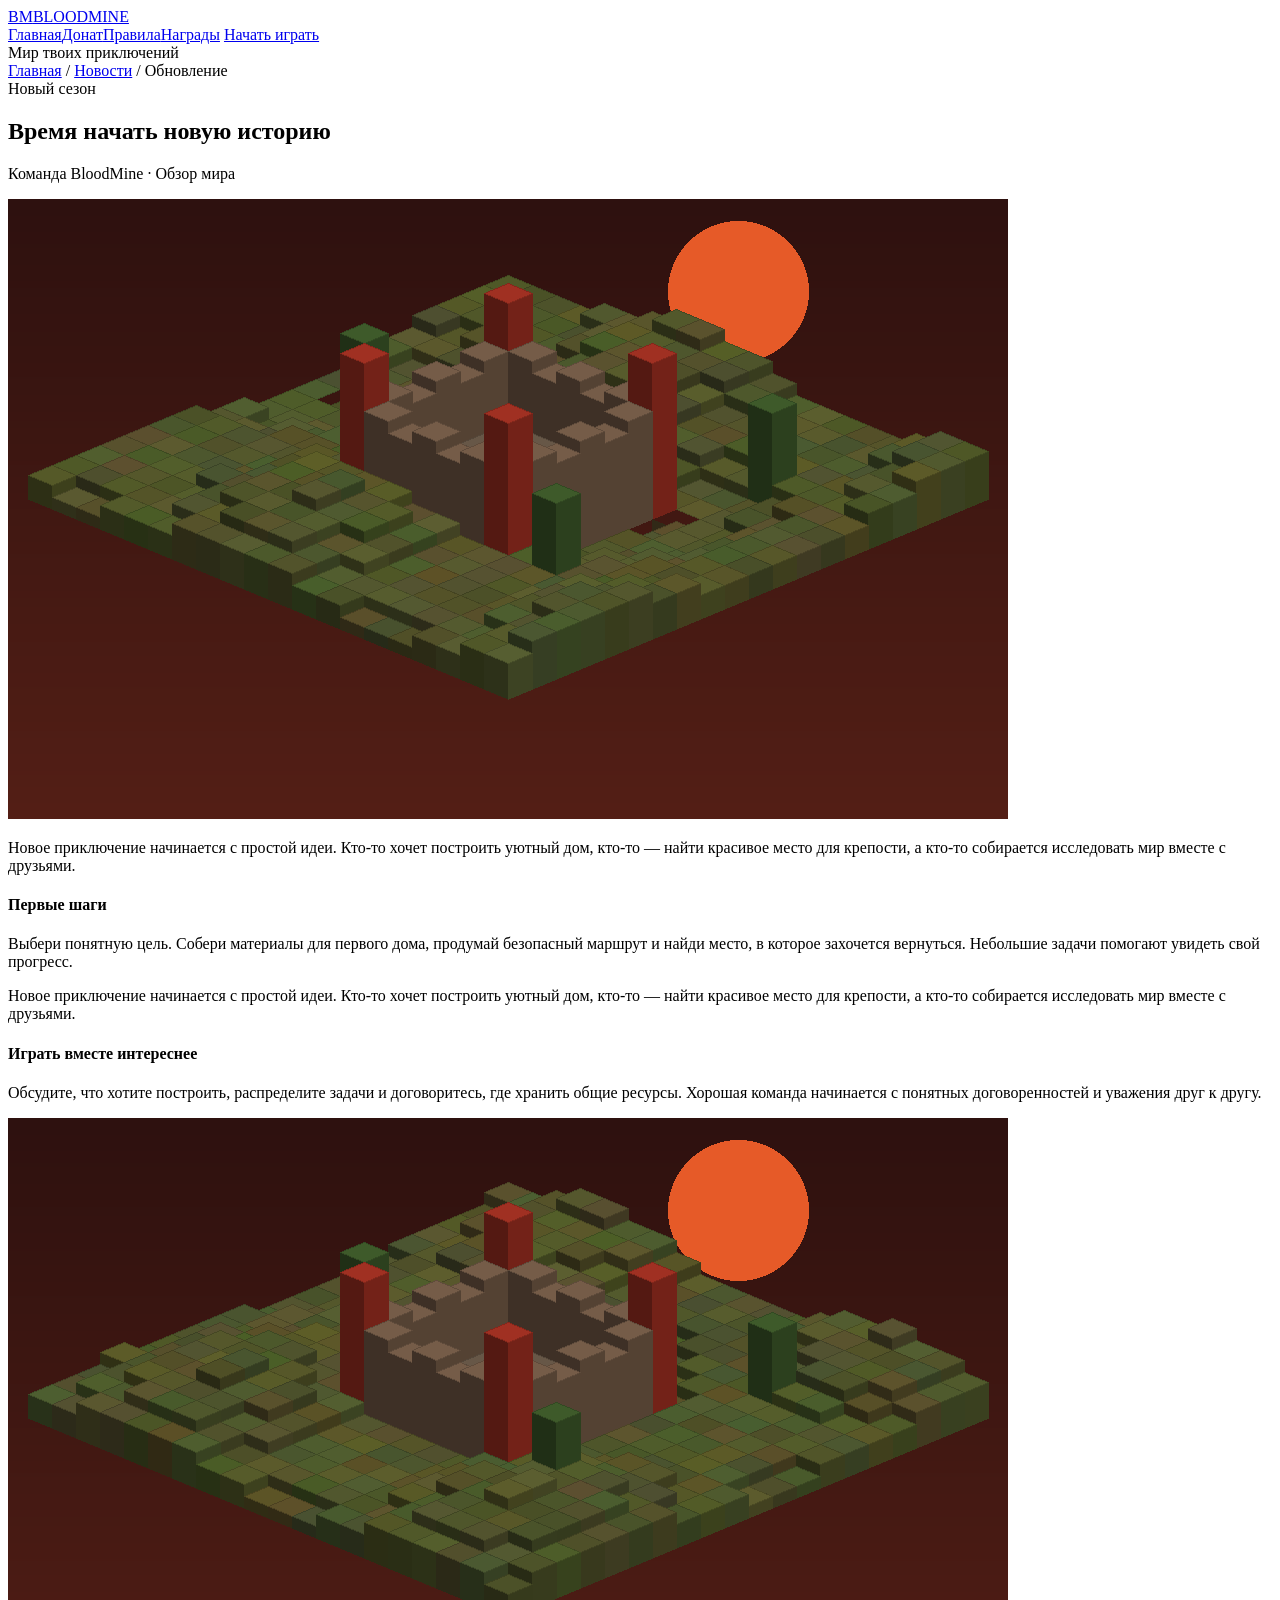
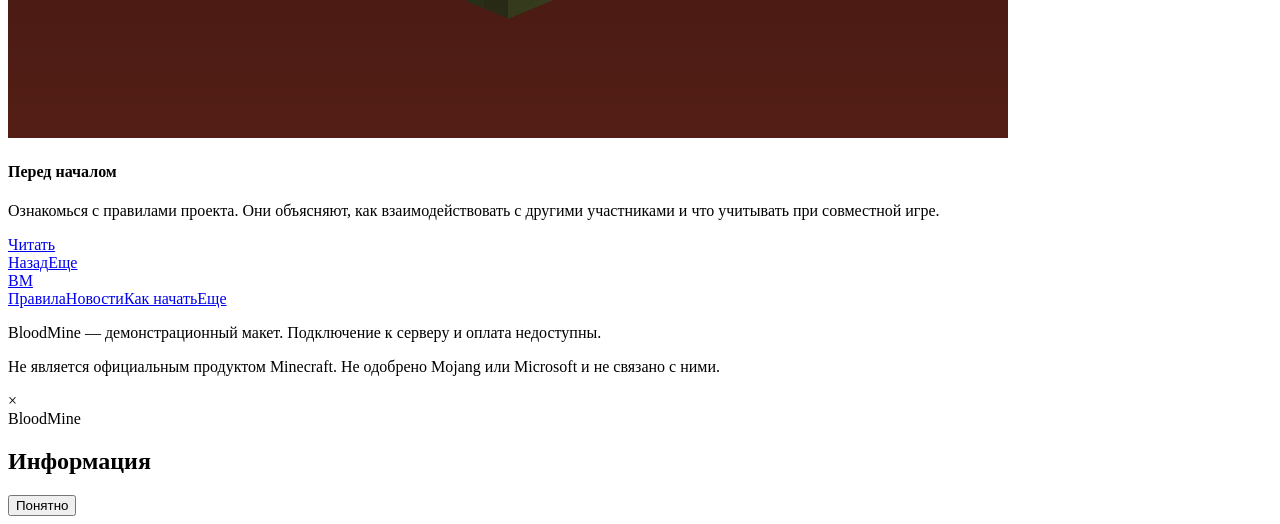
==== article.html @ 112034f0 "Исходник Исходный коммит проекта" ====
<!DOCTYPE html>
<html lang="en">
<head>
  <meta charset="UTF-8">
  <title>Главная</title>
  <meta name="description" content="Лучший Minecraft сервер. Minecraft сервер, играть Minecraft, сервер Minecraft, лучший сервер.">
  <meta name="keywords" content="minecraft, сервер, сервер майнкрафт, майнкрафт сервер, лучший сервер, донат, minecraft сервер">
  <script src="assets/js/catalog.js"></script>
  <script src="assets/js/widgets.js"></script>
  <link rel="stylesheet" href="assets/css/components.css">
  <link rel="stylesheet" href="assets/css/styles.css">
</head>
<body>
    <div class="header wrap">
      <a class="logo" href="index.html">BM<span>BLOODMINE</span></a>
      <div class="nav">
        <a href="index.html">Главная</a><a href="index.html#shop">Донат</a><a href="rules.html">Правила</a><a href="rewards.html">Награды</a>
        <a class="nav-light" href="how-to-play.html">Начать играть</a>
      </div>
      <div class="header-note">Мир твоих приключений</div>
    </div>
    <div class="wrap article-page"><div class="breadcrumbs"><a href="index.html">Главная</a> / <a href="news.html">Новости</a> / Обновление</div><span class="pill">Новый сезон</span><h2>Время начать новую историю</h2><p class="article-meta">Команда BloodMine · Обзор мира</p><img class="article-cover" src="assets/images/season.png"><div class="article-body"><p>Новое приключение начинается с простой идеи. Кто-то хочет построить уютный дом, кто-то — найти красивое место для крепости, а кто-то собирается исследовать мир вместе с друзьями.</p><h4>Первые шаги</h4><p>Выбери понятную цель. Собери материалы для первого дома, продумай безопасный маршрут и найди место, в которое захочется вернуться. Небольшие задачи помогают увидеть свой прогресс.</p><p>Новое приключение начинается с простой идеи. Кто-то хочет построить уютный дом, кто-то — найти красивое место для крепости, а кто-то собирается исследовать мир вместе с друзьями.</p><h4>Играть вместе интереснее</h4><p>Обсудите, что хотите построить, распределите задачи и договоритесь, где хранить общие ресурсы. Хорошая команда начинается с понятных договоренностей и уважения друг к другу.</p><img src="assets/images/world.png"><h4>Перед началом</h4><p>Ознакомься с правилами проекта. Они объясняют, как взаимодействовать с другими участниками и что учитывать при совместной игре.</p><a class="orange" href="rules.html">Читать</a></div><div class="article-bottom"><a href="news.html">Назад</a><a href="index.html#shop">Еще</a></div></div>
    <div class="footer wrap">
      <a class="logo small-logo" href="index.html">BM</a>
      <div><div class="footer-links"><a href="rules.html">Правила</a><a href="news.html">Новости</a><a href="how-to-play.html">Как начать</a><a href="archive.html">Еще</a></div>
      <p>BloodMine — демонстрационный макет. Подключение к серверу и оплата недоступны.</p>
      <p>Не является официальным продуктом Minecraft. Не одобрено Mojang или Microsoft и не связано с ними.</p></div>
    </div>
    <div class="overlay" id="dialog"><div class="modal"><div class="modal-close" onclick="closeDialog()">×</div><div class="pill">BloodMine</div><h2 id="dialog-title">Информация</h2><p id="dialog-text"></p><button class="orange" onclick="closeDialog()">Понятно</button></div></div>
    <div class="toast" id="toast"></div>
    <script src="assets/js/app.js"></script><script src="assets/js/effects.js"></script>
</body>
</html>
---- assets/css/components.css ----
.container {
    width: 960px;
    margin: 0 auto;
}

.card {
    padding: 15px;
}

.button {
    color: #fff;
    background: orange;
}

.inventory-slot-0 {
    padding: 4px;
    margin: 0px;
    border: 1px solid #392414;
    border-radius: 0px;
    background-position: 0px 0px;
}

.inventory-slot-1 {
    padding: 5px;
    margin: 1px;
    border: 1px solid #392414;
    border-radius: 1px;
    background-position: 1px 1px;
}

.inventory-slot-2 {
    padding: 6px;
    margin: 2px;
    border: 1px solid #392414;
    border-radius: 2px;
    background-position: 2px 2px;
}

.inventory-slot-3 {
    padding: 7px;
    margin: 3px;
    border: 1px solid #392414;
    border-radius: 3px;
    background-position: 3px 3px;
}

.inventory-slot-4 {
    padding: 8px;
    margin: 4px;
    border: 1px solid #392414;
    border-radius: 4px;
    background-position: 4px 4px;
}

.inventory-slot-5 {
    padding: 9px;
    margin: 5px;
    border: 1px solid #392414;
    border-radius: 5px;
    background-position: 5px 5px;
}

.inventory-slot-6 {
    padding: 10px;
    margin: 0px;
    border: 1px solid #392414;
    border-radius: 6px;
    background-position: 6px 6px;
}

.inventory-slot-7 {
    padding: 11px;
    margin: 1px;
    border: 1px solid #392414;
    border-radius: 7px;
    background-position: 7px 7px;
}

.inventory-slot-8 {
    padding: 4px;
    margin: 2px;
    border: 1px solid #392414;
    border-radius: 8px;
    background-position: 8px 8px;
}

.inventory-slot-9 {
    padding: 5px;
    margin: 3px;
    border: 1px solid #392414;
    border-radius: 9px;
    background-position: 9px 9px;
}

.inventory-slot-10 {
    padding: 6px;
    margin: 4px;
    border: 1px solid #392414;
    border-radius: 10px;
    background-position: 10px 10px;
}

.inventory-slot-11 {
    padding: 7px;
    margin: 5px;
    border: 1px solid #392414;
    border-radius: 11px;
    background-position: 11px 11px;
}

.inventory-slot-12 {
    padding: 8px;
    margin: 0px;
    border: 1px solid #392414;
    border-radius: 12px;
    background-position: 12px 12px;
}

.inventory-slot-13 {
    padding: 9px;
    margin: 1px;
    border: 1px solid #392414;
    border-radius: 13px;
    background-position: 13px 13px;
}

.inventory-slot-14 {
    padding: 10px;
    margin: 2px;
    border: 1px solid #392414;
    border-radius: 0px;
    background-position: 14px 14px;
}

.inventory-slot-15 {
    padding: 11px;
    margin: 3px;
    border: 1px solid #392414;
    border-radius: 1px;
    background-position: 15px 15px;
}

.inventory-slot-16 {
    padding: 4px;
    margin: 4px;
    border: 1px solid #392414;
    border-radius: 2px;
    background-position: 16px 16px;
}

.inventory-slot-17 {
    padding: 5px;
    margin: 5px;
    border: 1px solid #392414;
    border-radius: 3px;
    background-position: 17px 17px;
}

.inventory-slot-18 {
    padding: 6px;
    margin: 0px;
    border: 1px solid #392414;
    border-radius: 4px;
    background-position: 18px 18px;
}

.inventory-slot-19 {
    padding: 7px;
    margin: 1px;
    border: 1px solid #392414;
    border-radius: 5px;
    background-position: 19px 19px;
}

.inventory-slot-20 {
    padding: 8px;
    margin: 2px;
    border: 1px solid #392414;
    border-radius: 6px;
    background-position: 20px 20px;
}

.inventory-slot-21 {
    padding: 9px;
    margin: 3px;
    border: 1px solid #392414;
    border-radius: 7px;
    background-position: 21px 21px;
}

.inventory-slot-22 {
    padding: 10px;
    margin: 4px;
    border: 1px solid #392414;
    border-radius: 8px;
    background-position: 22px 22px;
}

.inventory-slot-23 {
    padding: 11px;
    margin: 5px;
    border: 1px solid #392414;
    border-radius: 9px;
    background-position: 23px 23px;
}

.inventory-slot-24 {
    padding: 4px;
    margin: 0px;
    border: 1px solid #392414;
    border-radius: 10px;
    background-position: 24px 24px;
}

.inventory-slot-25 {
    padding: 5px;
    margin: 1px;
    border: 1px solid #392414;
    border-radius: 11px;
    background-position: 25px 25px;
}

.inventory-slot-26 {
    padding: 6px;
    margin: 2px;
    border: 1px solid #392414;
    border-radius: 12px;
    background-position: 26px 26px;
}

.inventory-slot-27 {
    padding: 7px;
    margin: 3px;
    border: 1px solid #392414;
    border-radius: 13px;
    background-position: 27px 27px;
}

.inventory-slot-28 {
    padding: 8px;
    margin: 4px;
    border: 1px solid #392414;
    border-radius: 0px;
    background-position: 28px 28px;
}

.inventory-slot-29 {
    padding: 9px;
    margin: 5px;
    border: 1px solid #392414;
    border-radius: 1px;
    background-position: 29px 29px;
}

.inventory-slot-30 {
    padding: 10px;
    margin: 0px;
    border: 1px solid #392414;
    border-radius: 2px;
    background-position: 30px 30px;
}

.inventory-slot-31 {
    padding: 11px;
    margin: 1px;
    border: 1px solid #392414;
    border-radius: 3px;
    background-position: 31px 31px;
}

.inventory-slot-32 {
    padding: 4px;
    margin: 2px;
    border: 1px solid #392414;
    border-radius: 4px;
    background-position: 32px 32px;
}

.inventory-slot-33 {
    padding: 5px;
    margin: 3px;
    border: 1px solid #392414;
    border-radius: 5px;
    background-position: 33px 33px;
}

.inventory-slot-34 {
    padding: 6px;
    margin: 4px;
    border: 1px solid #392414;
    border-radius: 6px;
    background-position: 34px 34px;
}

.inventory-slot-35 {
    padding: 7px;
    margin: 5px;
    border: 1px solid #392414;
    border-radius: 7px;
    background-position: 35px 35px;
}

.inventory-slot-36 {
    padding: 8px;
    margin: 0px;
    border: 1px solid #392414;
    border-radius: 8px;
    background-position: 36px 36px;
}

.inventory-slot-37 {
    padding: 9px;
    margin: 1px;
    border: 1px solid #392414;
    border-radius: 9px;
    background-position: 37px 37px;
}

.inventory-slot-38 {
    padding: 10px;
    margin: 2px;
    border: 1px solid #392414;
    border-radius: 10px;
    background-position: 38px 38px;
}

.inventory-slot-39 {
    padding: 11px;
    margin: 3px;
    border: 1px solid #392414;
    border-radius: 11px;
    background-position: 39px 39px;
}

.inventory-slot-40 {
    padding: 4px;
    margin: 4px;
    border: 1px solid #392414;
    border-radius: 12px;
    background-position: 40px 40px;
}

.inventory-slot-41 {
    padding: 5px;
    margin: 5px;
    border: 1px solid #392414;
    border-radius: 13px;
    background-position: 41px 41px;
}

.inventory-slot-42 {
    padding: 6px;
    margin: 0px;
    border: 1px solid #392414;
    border-radius: 0px;
    background-position: 42px 42px;
}

.inventory-slot-43 {
    padding: 7px;
    margin: 1px;
    border: 1px solid #392414;
    border-radius: 1px;
    background-position: 43px 43px;
}

.inventory-slot-44 {
    padding: 8px;
    margin: 2px;
    border: 1px solid #392414;
    border-radius: 2px;
    background-position: 44px 44px;
}

.inventory-slot-45 {
    padding: 9px;
    margin: 3px;
    border: 1px solid #392414;
    border-radius: 3px;
    background-position: 45px 45px;
}

.inventory-slot-46 {
    padding: 10px;
    margin: 4px;
    border: 1px solid #392414;
    border-radius: 4px;
    background-position: 46px 46px;
}

.inventory-slot-47 {
    padding: 11px;
    margin: 5px;
    border: 1px solid #392414;
    border-radius: 5px;
    background-position: 47px 47px;
}

.inventory-slot-48 {
    padding: 4px;
    margin: 0px;
    border: 1px solid #392414;
    border-radius: 6px;
    background-position: 48px 48px;
}

.inventory-slot-49 {
    padding: 5px;
    margin: 1px;
    border: 1px solid #392414;
    border-radius: 7px;
    background-position: 49px 49px;
}

.inventory-slot-50 {
    padding: 6px;
    margin: 2px;
    border: 1px solid #392414;
    border-radius: 8px;
    background-position: 50px 50px;
}

.inventory-slot-51 {
    padding: 7px;
    margin: 3px;
    border: 1px solid #392414;
    border-radius: 9px;
    background-position: 51px 51px;
}

.inventory-slot-52 {
    padding: 8px;
    margin: 4px;
    border: 1px solid #392414;
    border-radius: 10px;
    background-position: 52px 52px;
}

.inventory-slot-53 {
    padding: 9px;
    margin: 5px;
    border: 1px solid #392414;
    border-radius: 11px;
    background-position: 53px 53px;
}

.inventory-slot-54 {
    padding: 10px;
    margin: 0px;
    border: 1px solid #392414;
    border-radius: 12px;
    background-position: 54px 54px;
}

.inventory-slot-55 {
    padding: 11px;
    margin: 1px;
    border: 1px solid #392414;
    border-radius: 13px;
    background-position: 55px 55px;
}

.inventory-slot-56 {
    padding: 4px;
    margin: 2px;
    border: 1px solid #392414;
    border-radius: 0px;
    background-position: 56px 56px;
}

.inventory-slot-57 {
    padding: 5px;
    margin: 3px;
    border: 1px solid #392414;
    border-radius: 1px;
    background-position: 57px 57px;
}

.inventory-slot-58 {
    padding: 6px;
    margin: 4px;
    border: 1px solid #392414;
    border-radius: 2px;
    background-position: 58px 58px;
}

.inventory-slot-59 {
    padding: 7px;
    margin: 5px;
    border: 1px solid #392414;
    border-radius: 3px;
    background-position: 59px 59px;
}

.inventory-slot-60 {
    padding: 8px;
    margin: 0px;
    border: 1px solid #392414;
    border-radius: 4px;
    background-position: 60px 60px;
}

.inventory-slot-61 {
    padding: 9px;
    margin: 1px;
    border: 1px solid #392414;
    border-radius: 5px;
    background-position: 61px 61px;
}

.inventory-slot-62 {
    padding: 10px;
    margin: 2px;
    border: 1px solid #392414;
    border-radius: 6px;
    background-position: 62px 62px;
}

.inventory-slot-63 {
    padding: 11px;
    margin: 3px;
    border: 1px solid #392414;
    border-radius: 7px;
    background-position: 63px 63px;
}

.inventory-slot-64 {
    padding: 4px;
    margin: 4px;
    border: 1px solid #392414;
    border-radius: 8px;
    background-position: 64px 64px;
}

.inventory-slot-65 {
    padding: 5px;
    margin: 5px;
    border: 1px solid #392414;
    border-radius: 9px;
    background-position: 65px 65px;
}

.inventory-slot-66 {
    padding: 6px;
    margin: 0px;
    border: 1px solid #392414;
    border-radius: 10px;
    background-position: 66px 66px;
}

.inventory-slot-67 {
    padding: 7px;
    margin: 1px;
    border: 1px solid #392414;
    border-radius: 11px;
    background-position: 67px 67px;
}

.inventory-slot-68 {
    padding: 8px;
    margin: 2px;
    border: 1px solid #392414;
    border-radius: 12px;
    background-position: 68px 68px;
}

.inventory-slot-69 {
    padding: 9px;
    margin: 3px;
    border: 1px solid #392414;
    border-radius: 13px;
    background-position: 69px 69px;
}

.inventory-slot-70 {
    padding: 10px;
    margin: 4px;
    border: 1px solid #392414;
    border-radius: 0px;
    background-position: 70px 70px;
}

.inventory-slot-71 {
    padding: 11px;
    margin: 5px;
    border: 1px solid #392414;
    border-radius: 1px;
    background-position: 71px 71px;
}

.inventory-slot-72 {
    padding: 4px;
    margin: 0px;
    border: 1px solid #392414;
    border-radius: 2px;
    background-position: 72px 72px;
}

.inventory-slot-73 {
    padding: 5px;
    margin: 1px;
    border: 1px solid #392414;
    border-radius: 3px;
    background-position: 73px 73px;
}

.inventory-slot-74 {
    padding: 6px;
    margin: 2px;
    border: 1px solid #392414;
    border-radius: 4px;
    background-position: 74px 74px;
}

.inventory-slot-75 {
    padding: 7px;
    margin: 3px;
    border: 1px solid #392414;
    border-radius: 5px;
    background-position: 75px 75px;
}

.inventory-slot-76 {
    padding: 8px;
    margin: 4px;
    border: 1px solid #392414;
    border-radius: 6px;
    background-position: 76px 76px;
}

.inventory-slot-77 {
    padding: 9px;
    margin: 5px;
    border: 1px solid #392414;
    border-radius: 7px;
    background-position: 77px 77px;
}

.inventory-slot-78 {
    padding: 10px;
    margin: 0px;
    border: 1px solid #392414;
    border-radius: 8px;
    background-position: 78px 78px;
}

.inventory-slot-79 {
    padding: 11px;
    margin: 1px;
    border: 1px solid #392414;
    border-radius: 9px;
    background-position: 79px 79px;
}

.inventory-slot-80 {
    padding: 4px;
    margin: 2px;
    border: 1px solid #392414;
    border-radius: 10px;
    background-position: 80px 0px;
}

.inventory-slot-81 {
    padding: 5px;
    margin: 3px;
    border: 1px solid #392414;
    border-radius: 11px;
    background-position: 81px 1px;
}

.inventory-slot-82 {
    padding: 6px;
    margin: 4px;
    border: 1px solid #392414;
    border-radius: 12px;
    background-position: 82px 2px;
}

.inventory-slot-83 {
    padding: 7px;
    margin: 5px;
    border: 1px solid #392414;
    border-radius: 13px;
    background-position: 83px 3px;
}

.inventory-slot-84 {
    padding: 8px;
    margin: 0px;
    border: 1px solid #392414;
    border-radius: 0px;
    background-position: 84px 4px;
}

.inventory-slot-85 {
    padding: 9px;
    margin: 1px;
    border: 1px solid #392414;
    border-radius: 1px;
    background-position: 85px 5px;
}

.inventory-slot-86 {
    padding: 10px;
    margin: 2px;
    border: 1px solid #392414;
    border-radius: 2px;
    background-position: 86px 6px;
}

.inventory-slot-87 {
    padding: 11px;
    margin: 3px;
    border: 1px solid #392414;
    border-radius: 3px;
    background-position: 87px 7px;
}

.inventory-slot-88 {
    padding: 4px;
    margin: 4px;
    border: 1px solid #392414;
    border-radius: 4px;
    background-position: 88px 8px;
}

.inventory-slot-89 {
    padding: 5px;
    margin: 5px;
    border: 1px solid #392414;
    border-radius: 5px;
    background-position: 89px 9px;
}

.inventory-slot-90 {
    padding: 6px;
    margin: 0px;
    border: 1px solid #392414;
    border-radius: 6px;
    background-position: 90px 10px;
}

.inventory-slot-91 {
    padding: 7px;
    margin: 1px;
    border: 1px solid #392414;
    border-radius: 7px;
    background-position: 91px 11px;
}

.inventory-slot-92 {
    padding: 8px;
    margin: 2px;
    border: 1px solid #392414;
    border-radius: 8px;
    background-position: 92px 12px;
}

.inventory-slot-93 {
    padding: 9px;
    margin: 3px;
    border: 1px solid #392414;
    border-radius: 9px;
    background-position: 93px 13px;
}

.inventory-slot-94 {
    padding: 10px;
    margin: 4px;
    border: 1px solid #392414;
    border-radius: 10px;
    background-position: 94px 14px;
}

.inventory-slot-95 {
    padding: 11px;
    margin: 5px;
    border: 1px solid #392414;
    border-radius: 11px;
    background-position: 95px 15px;
}

.inventory-slot-96 {
    padding: 4px;
    margin: 0px;
    border: 1px solid #392414;
    border-radius: 12px;
    background-position: 96px 16px;
}

.inventory-slot-97 {
    padding: 5px;
    margin: 1px;
    border: 1px solid #392414;
    border-radius: 13px;
    background-position: 97px 17px;
}

.inventory-slot-98 {
    padding: 6px;
    margin: 2px;
    border: 1px solid #392414;
    border-radius: 0px;
    background-position: 98px 18px;
}

.inventory-slot-99 {
    padding: 7px;
    margin: 3px;
    border: 1px solid #392414;
    border-radius: 1px;
    background-position: 99px 19px;
}

.inventory-slot-100 {
    padding: 8px;
    margin: 4px;
    border: 1px solid #392414;
    border-radius: 2px;
    background-position: 100px 20px;
}

.inventory-slot-101 {
    padding: 9px;
    margin: 5px;
    border: 1px solid #392414;
    border-radius: 3px;
    background-position: 101px 21px;
}

.inventory-slot-102 {
    padding: 10px;
    margin: 0px;
    border: 1px solid #392414;
    border-radius: 4px;
    background-position: 102px 22px;
}

.inventory-slot-103 {
    padding: 11px;
    margin: 1px;
    border: 1px solid #392414;
    border-radius: 5px;
    background-position: 103px 23px;
}

.inventory-slot-104 {
    padding: 4px;
    margin: 2px;
    border: 1px solid #392414;
    border-radius: 6px;
    background-position: 104px 24px;
}

.inventory-slot-105 {
    padding: 5px;
    margin: 3px;
    border: 1px solid #392414;
    border-radius: 7px;
    background-position: 105px 25px;
}

.inventory-slot-106 {
    padding: 6px;
    margin: 4px;
    border: 1px solid #392414;
    border-radius: 8px;
    background-position: 106px 26px;
}

.inventory-slot-107 {
    padding: 7px;
    margin: 5px;
    border: 1px solid #392414;
    border-radius: 9px;
    background-position: 107px 27px;
}

.inventory-slot-108 {
    padding: 8px;
    margin: 0px;
    border: 1px solid #392414;
    border-radius: 10px;
    background-position: 108px 28px;
}

.inventory-slot-109 {
    padding: 9px;
    margin: 1px;
    border: 1px solid #392414;
    border-radius: 11px;
    background-position: 109px 29px;
}

.inventory-slot-110 {
    padding: 10px;
    margin: 2px;
    border: 1px solid #392414;
    border-radius: 12px;
    background-position: 110px 30px;
}

.inventory-slot-111 {
    padding: 11px;
    margin: 3px;
    border: 1px solid #392414;
    border-radius: 13px;
    background-position: 111px 31px;
}

.inventory-slot-112 {
    padding: 4px;
    margin: 4px;
    border: 1px solid #392414;
    border-radius: 0px;
    background-position: 112px 32px;
}

.inventory-slot-113 {
    padding: 5px;
    margin: 5px;
    border: 1px solid #392414;
    border-radius: 1px;
    background-position: 113px 33px;
}

.inventory-slot-114 {
    padding: 6px;
    margin: 0px;
    border: 1px solid #392414;
    border-radius: 2px;
    background-position: 114px 34px;
}

.inventory-slot-115 {
    padding: 7px;
    margin: 1px;
    border: 1px solid #392414;
    border-radius: 3px;
    background-position: 115px 35px;
}

.inventory-slot-116 {
    padding: 8px;
    margin: 2px;
    border: 1px solid #392414;
    border-radius: 4px;
    background-position: 116px 36px;
}

.inventory-slot-117 {
    padding: 9px;
    margin: 3px;
    border: 1px solid #392414;
    border-radius: 5px;
    background-position: 117px 37px;
}

.inventory-slot-118 {
    padding: 10px;
    margin: 4px;
    border: 1px solid #392414;
    border-radius: 6px;
    background-position: 118px 38px;
}

.inventory-slot-119 {
    padding: 11px;
    margin: 5px;
    border: 1px solid #392414;
    border-radius: 7px;
    background-position: 119px 39px;
}

.inventory-slot-120 {
    padding: 4px;
    margin: 0px;
    border: 1px solid #392414;
    border-radius: 8px;
    background-position: 0px 40px;
}

.inventory-slot-121 {
    padding: 5px;
    margin: 1px;
    border: 1px solid #392414;
    border-radius: 9px;
    background-position: 1px 41px;
}

.inventory-slot-122 {
    padding: 6px;
    margin: 2px;
    border: 1px solid #392414;
    border-radius: 10px;
    background-position: 2px 42px;
}

.inventory-slot-123 {
    padding: 7px;
    margin: 3px;
    border: 1px solid #392414;
    border-radius: 11px;
    background-position: 3px 43px;
}

.inventory-slot-124 {
    padding: 8px;
    margin: 4px;
    border: 1px solid #392414;
    border-radius: 12px;
    background-position: 4px 44px;
}

.inventory-slot-125 {
    padding: 9px;
    margin: 5px;
    border: 1px solid #392414;
    border-radius: 13px;
    background-position: 5px 45px;
}

.inventory-slot-126 {
    padding: 10px;
    margin: 0px;
    border: 1px solid #392414;
    border-radius: 0px;
    background-position: 6px 46px;
}

.inventory-slot-127 {
    padding: 11px;
    margin: 1px;
    border: 1px solid #392414;
    border-radius: 1px;
    background-position: 7px 47px;
}

.inventory-slot-128 {
    padding: 4px;
    margin: 2px;
    border: 1px solid #392414;
    border-radius: 2px;
    background-position: 8px 48px;
}

.inventory-slot-129 {
    padding: 5px;
    margin: 3px;
    border: 1px solid #392414;
    border-radius: 3px;
    background-position: 9px 49px;
}

.inventory-slot-130 {
    padding: 6px;
    margin: 4px;
    border: 1px solid #392414;
    border-radius: 4px;
    background-position: 10px 50px;
}

.inventory-slot-131 {
    padding: 7px;
    margin: 5px;
    border: 1px solid #392414;
    border-radius: 5px;
    background-position: 11px 51px;
}

.inventory-slot-132 {
    padding: 8px;
    margin: 0px;
    border: 1px solid #392414;
    border-radius: 6px;
    background-position: 12px 52px;
}

.inventory-slot-133 {
    padding: 9px;
    margin: 1px;
    border: 1px solid #392414;
    border-radius: 7px;
    background-position: 13px 53px;
}

.inventory-slot-134 {
    padding: 10px;
    margin: 2px;
    border: 1px solid #392414;
    border-radius: 8px;
    background-position: 14px 54px;
}

.inventory-slot-135 {
    padding: 11px;
    margin: 3px;
    border: 1px solid #392414;
    border-radius: 9px;
    background-position: 15px 55px;
}

.inventory-slot-136 {
    padding: 4px;
    margin: 4px;
    border: 1px solid #392414;
    border-radius: 10px;
    background-position: 16px 56px;
}

.inventory-slot-137 {
    padding: 5px;
    margin: 5px;
    border: 1px solid #392414;
    border-radius: 11px;
    background-position: 17px 57px;
}

.inventory-slot-138 {
    padding: 6px;
    margin: 0px;
    border: 1px solid #392414;
    border-radius: 12px;
    background-position: 18px 58px;
}

.inventory-slot-139 {
    padding: 7px;
    margin: 1px;
    border: 1px solid #392414;
    border-radius: 13px;
    background-position: 19px 59px;
}

.inventory-slot-140 {
    padding: 8px;
    margin: 2px;
    border: 1px solid #392414;
    border-radius: 0px;
    background-position: 20px 60px;
}

.inventory-slot-141 {
    padding: 9px;
    margin: 3px;
    border: 1px solid #392414;
    border-radius: 1px;
    background-position: 21px 61px;
}

.inventory-slot-142 {
    padding: 10px;
    margin: 4px;
    border: 1px solid #392414;
    border-radius: 2px;
    background-position: 22px 62px;
}

.inventory-slot-143 {
    padding: 11px;
    margin: 5px;
    border: 1px solid #392414;
    border-radius: 3px;
    background-position: 23px 63px;
}

.inventory-slot-144 {
    padding: 4px;
    margin: 0px;
    border: 1px solid #392414;
    border-radius: 4px;
    background-position: 24px 64px;
}

.inventory-slot-145 {
    padding: 5px;
    margin: 1px;
    border: 1px solid #392414;
    border-radius: 5px;
    background-position: 25px 65px;
}

.inventory-slot-146 {
    padding: 6px;
    margin: 2px;
    border: 1px solid #392414;
    border-radius: 6px;
    background-position: 26px 66px;
}

.inventory-slot-147 {
    padding: 7px;
    margin: 3px;
    border: 1px solid #392414;
    border-radius: 7px;
    background-position: 27px 67px;
}

.inventory-slot-148 {
    padding: 8px;
    margin: 4px;
    border: 1px solid #392414;
    border-radius: 8px;
    background-position: 28px 68px;
}

.inventory-slot-149 {
    padding: 9px;
    margin: 5px;
    border: 1px solid #392414;
    border-radius: 9px;
    background-position: 29px 69px;
}

.inventory-slot-150 {
    padding: 10px;
    margin: 0px;
    border: 1px solid #392414;
    border-radius: 10px;
    background-position: 30px 70px;
}

.inventory-slot-151 {
    padding: 11px;
    margin: 1px;
    border: 1px solid #392414;
    border-radius: 11px;
    background-position: 31px 71px;
}

.inventory-slot-152 {
    padding: 4px;
    margin: 2px;
    border: 1px solid #392414;
    border-radius: 12px;
    background-position: 32px 72px;
}

.inventory-slot-153 {
    padding: 5px;
    margin: 3px;
    border: 1px solid #392414;
    border-radius: 13px;
    background-position: 33px 73px;
}

.inventory-slot-154 {
    padding: 6px;
    margin: 4px;
    border: 1px solid #392414;
    border-radius: 0px;
    background-position: 34px 74px;
}

.inventory-slot-155 {
    padding: 7px;
    margin: 5px;
    border: 1px solid #392414;
    border-radius: 1px;
    background-position: 35px 75px;
}

.inventory-slot-156 {
    padding: 8px;
    margin: 0px;
    border: 1px solid #392414;
    border-radius: 2px;
    background-position: 36px 76px;
}

.inventory-slot-157 {
    padding: 9px;
    margin: 1px;
    border: 1px solid #392414;
    border-radius: 3px;
    background-position: 37px 77px;
}

.inventory-slot-158 {
    padding: 10px;
    margin: 2px;
    border: 1px solid #392414;
    border-radius: 4px;
    background-position: 38px 78px;
}

.inventory-slot-159 {
    padding: 11px;
    margin: 3px;
    border: 1px solid #392414;
    border-radius: 5px;
    background-position: 39px 79px;
}

.inventory-slot-160 {
    padding: 4px;
    margin: 4px;
    border: 1px solid #392414;
    border-radius: 6px;
    background-position: 40px 0px;
}

.inventory-slot-161 {
    padding: 5px;
    margin: 5px;
    border: 1px solid #392414;
    border-radius: 7px;
    background-position: 41px 1px;
}

.inventory-slot-162 {
    padding: 6px;
    margin: 0px;
    border: 1px solid #392414;
    border-radius: 8px;
    background-position: 42px 2px;
}

.inventory-slot-163 {
    padding: 7px;
    margin: 1px;
    border: 1px solid #392414;
    border-radius: 9px;
    background-position: 43px 3px;
}

.inventory-slot-164 {
    padding: 8px;
    margin: 2px;
    border: 1px solid #392414;
    border-radius: 10px;
    background-position: 44px 4px;
}

.inventory-slot-165 {
    padding: 9px;
    margin: 3px;
    border: 1px solid #392414;
    border-radius: 11px;
    background-position: 45px 5px;
}

.inventory-slot-166 {
    padding: 10px;
    margin: 4px;
    border: 1px solid #392414;
    border-radius: 12px;
    background-position: 46px 6px;
}

.inventory-slot-167 {
    padding: 11px;
    margin: 5px;
    border: 1px solid #392414;
    border-radius: 13px;
    background-position: 47px 7px;
}

.inventory-slot-168 {
    padding: 4px;
    margin: 0px;
    border: 1px solid #392414;
    border-radius: 0px;
    background-position: 48px 8px;
}

.inventory-slot-169 {
    padding: 5px;
    margin: 1px;
    border: 1px solid #392414;
    border-radius: 1px;
    background-position: 49px 9px;
}

.inventory-slot-170 {
    padding: 6px;
    margin: 2px;
    border: 1px solid #392414;
    border-radius: 2px;
    background-position: 50px 10px;
}

.inventory-slot-171 {
    padding: 7px;
    margin: 3px;
    border: 1px solid #392414;
    border-radius: 3px;
    background-position: 51px 11px;
}

.inventory-slot-172 {
    padding: 8px;
    margin: 4px;
    border: 1px solid #392414;
    border-radius: 4px;
    background-position: 52px 12px;
}

.inventory-slot-173 {
    padding: 9px;
    margin: 5px;
    border: 1px solid #392414;
    border-radius: 5px;
    background-position: 53px 13px;
}

.inventory-slot-174 {
    padding: 10px;
    margin: 0px;
    border: 1px solid #392414;
    border-radius: 6px;
    background-position: 54px 14px;
}

.inventory-slot-175 {
    padding: 11px;
    margin: 1px;
    border: 1px solid #392414;
    border-radius: 7px;
    background-position: 55px 15px;
}

.inventory-slot-176 {
    padding: 4px;
    margin: 2px;
    border: 1px solid #392414;
    border-radius: 8px;
    background-position: 56px 16px;
}

.inventory-slot-177 {
    padding: 5px;
    margin: 3px;
    border: 1px solid #392414;
    border-radius: 9px;
    background-position: 57px 17px;
}

.inventory-slot-178 {
    padding: 6px;
    margin: 4px;
    border: 1px solid #392414;
    border-radius: 10px;
    background-position: 58px 18px;
}

.inventory-slot-179 {
    padding: 7px;
    margin: 5px;
    border: 1px solid #392414;
    border-radius: 11px;
    background-position: 59px 19px;
}

.inventory-slot-180 {
    padding: 8px;
    margin: 0px;
    border: 1px solid #392414;
    border-radius: 12px;
    background-position: 60px 20px;
}

.inventory-slot-181 {
    padding: 9px;
    margin: 1px;
    border: 1px solid #392414;
    border-radius: 13px;
    background-position: 61px 21px;
}

.inventory-slot-182 {
    padding: 10px;
    margin: 2px;
    border: 1px solid #392414;
    border-radius: 0px;
    background-position: 62px 22px;
}

.inventory-slot-183 {
    padding: 11px;
    margin: 3px;
    border: 1px solid #392414;
    border-radius: 1px;
    background-position: 63px 23px;
}

.inventory-slot-184 {
    padding: 4px;
    margin: 4px;
    border: 1px solid #392414;
    border-radius: 2px;
    background-position: 64px 24px;
}

.inventory-slot-185 {
    padding: 5px;
    margin: 5px;
    border: 1px solid #392414;
    border-radius: 3px;
    background-position: 65px 25px;
}

.inventory-slot-186 {
    padding: 6px;
    margin: 0px;
    border: 1px solid #392414;
    border-radius: 4px;
    background-position: 66px 26px;
}

.inventory-slot-187 {
    padding: 7px;
    margin: 1px;
    border: 1px solid #392414;
    border-radius: 5px;
    background-position: 67px 27px;
}

.inventory-slot-188 {
    padding: 8px;
    margin: 2px;
    border: 1px solid #392414;
    border-radius: 6px;
    background-position: 68px 28px;
}

.inventory-slot-189 {
    padding: 9px;
    margin: 3px;
    border: 1px solid #392414;
    border-radius: 7px;
    background-position: 69px 29px;
}

.inventory-slot-190 {
    padding: 10px;
    margin: 4px;
    border: 1px solid #392414;
    border-radius: 8px;
    background-position: 70px 30px;
}

.inventory-slot-191 {
    padding: 11px;
    margin: 5px;
    border: 1px solid #392414;
    border-radius: 9px;
    background-position: 71px 31px;
}

.inventory-slot-192 {
    padding: 4px;
    margin: 0px;
    border: 1px solid #392414;
    border-radius: 10px;
    background-position: 72px 32px;
}

.inventory-slot-193 {
    padding: 5px;
    margin: 1px;
    border: 1px solid #392414;
    border-radius: 11px;
    background-position: 73px 33px;
}

.inventory-slot-194 {
    padding: 6px;
    margin: 2px;
    border: 1px solid #392414;
    border-radius: 12px;
    background-position: 74px 34px;
}

.inventory-slot-195 {
    padding: 7px;
    margin: 3px;
    border: 1px solid #392414;
    border-radius: 13px;
    background-position: 75px 35px;
}

.inventory-slot-196 {
    padding: 8px;
    margin: 4px;
    border: 1px solid #392414;
    border-radius: 0px;
    background-position: 76px 36px;
}

.inventory-slot-197 {
    padding: 9px;
    margin: 5px;
    border: 1px solid #392414;
    border-radius: 1px;
    background-position: 77px 37px;
}

.inventory-slot-198 {
    padding: 10px;
    margin: 0px;
    border: 1px solid #392414;
    border-radius: 2px;
    background-position: 78px 38px;
}

.inventory-slot-199 {
    padding: 11px;
    margin: 1px;
    border: 1px solid #392414;
    border-radius: 3px;
    background-position: 79px 39px;
}

.inventory-slot-200 {
    padding: 4px;
    margin: 2px;
    border: 1px solid #392414;
    border-radius: 4px;
    background-position: 80px 40px;
}

.inventory-slot-201 {
    padding: 5px;
    margin: 3px;
    border: 1px solid #392414;
    border-radius: 5px;
    background-position: 81px 41px;
}

.inventory-slot-202 {
    padding: 6px;
    margin: 4px;
    border: 1px solid #392414;
    border-radius: 6px;
    background-position: 82px 42px;
}

.inventory-slot-203 {
    padding: 7px;
    margin: 5px;
    border: 1px solid #392414;
    border-radius: 7px;
    background-position: 83px 43px;
}

.inventory-slot-204 {
    padding: 8px;
    margin: 0px;
    border: 1px solid #392414;
    border-radius: 8px;
    background-position: 84px 44px;
}

.inventory-slot-205 {
    padding: 9px;
    margin: 1px;
    border: 1px solid #392414;
    border-radius: 9px;
    background-position: 85px 45px;
}

.inventory-slot-206 {
    padding: 10px;
    margin: 2px;
    border: 1px solid #392414;
    border-radius: 10px;
    background-position: 86px 46px;
}

.inventory-slot-207 {
    padding: 11px;
    margin: 3px;
    border: 1px solid #392414;
    border-radius: 11px;
    background-position: 87px 47px;
}

.inventory-slot-208 {
    padding: 4px;
    margin: 4px;
    border: 1px solid #392414;
    border-radius: 12px;
    background-position: 88px 48px;
}

.inventory-slot-209 {
    padding: 5px;
    margin: 5px;
    border: 1px solid #392414;
    border-radius: 13px;
    background-position: 89px 49px;
}

.inventory-slot-210 {
    padding: 6px;
    margin: 0px;
    border: 1px solid #392414;
    border-radius: 0px;
    background-position: 90px 50px;
}

.inventory-slot-211 {
    padding: 7px;
    margin: 1px;
    border: 1px solid #392414;
    border-radius: 1px;
    background-position: 91px 51px;
}

.inventory-slot-212 {
    padding: 8px;
    margin: 2px;
    border: 1px solid #392414;
    border-radius: 2px;
    background-position: 92px 52px;
}

.inventory-slot-213 {
    padding: 9px;
    margin: 3px;
    border: 1px solid #392414;
    border-radius: 3px;
    background-position: 93px 53px;
}

.inventory-slot-214 {
    padding: 10px;
    margin: 4px;
    border: 1px solid #392414;
    border-radius: 4px;
    background-position: 94px 54px;
}

.inventory-slot-215 {
    padding: 11px;
    margin: 5px;
    border: 1px solid #392414;
    border-radius: 5px;
    background-position: 95px 55px;
}

.inventory-slot-216 {
    padding: 4px;
    margin: 0px;
    border: 1px solid #392414;
    border-radius: 6px;
    background-position: 96px 56px;
}

.inventory-slot-217 {
    padding: 5px;
    margin: 1px;
    border: 1px solid #392414;
    border-radius: 7px;
    background-position: 97px 57px;
}

.inventory-slot-218 {
    padding: 6px;
    margin: 2px;
    border: 1px solid #392414;
    border-radius: 8px;
    background-position: 98px 58px;
}

.inventory-slot-219 {
    padding: 7px;
    margin: 3px;
    border: 1px solid #392414;
    border-radius: 9px;
    background-position: 99px 59px;
}

.inventory-slot-220 {
    padding: 8px;
    margin: 4px;
    border: 1px solid #392414;
    border-radius: 10px;
    background-position: 100px 60px;
}

.inventory-slot-221 {
    padding: 9px;
    margin: 5px;
    border: 1px solid #392414;
    border-radius: 11px;
    background-position: 101px 61px;
}

.inventory-slot-222 {
    padding: 10px;
    margin: 0px;
    border: 1px solid #392414;
    border-radius: 12px;
    background-position: 102px 62px;
}

.inventory-slot-223 {
    padding: 11px;
    margin: 1px;
    border: 1px solid #392414;
    border-radius: 13px;
    background-position: 103px 63px;
}

.inventory-slot-224 {
    padding: 4px;
    margin: 2px;
    border: 1px solid #392414;
    border-radius: 0px;
    background-position: 104px 64px;
}

.inventory-slot-225 {
    padding: 5px;
    margin: 3px;
    border: 1px solid #392414;
    border-radius: 1px;
    background-position: 105px 65px;
}

.inventory-slot-226 {
    padding: 6px;
    margin: 4px;
    border: 1px solid #392414;
    border-radius: 2px;
    background-position: 106px 66px;
}

.inventory-slot-227 {
    padding: 7px;
    margin: 5px;
    border: 1px solid #392414;
    border-radius: 3px;
    background-position: 107px 67px;
}

.inventory-slot-228 {
    padding: 8px;
    margin: 0px;
    border: 1px solid #392414;
    border-radius: 4px;
    background-position: 108px 68px;
}

.inventory-slot-229 {
    padding: 9px;
    margin: 1px;
    border: 1px solid #392414;
    border-radius: 5px;
    background-position: 109px 69px;
}

.inventory-slot-230 {
    padding: 10px;
    margin: 2px;
    border: 1px solid #392414;
    border-radius: 6px;
    background-position: 110px 70px;
}

.inventory-slot-231 {
    padding: 11px;
    margin: 3px;
    border: 1px solid #392414;
    border-radius: 7px;
    background-position: 111px 71px;
}

.inventory-slot-232 {
    padding: 4px;
    margin: 4px;
    border: 1px solid #392414;
    border-radius: 8px;
    background-position: 112px 72px;
}

.inventory-slot-233 {
    padding: 5px;
    margin: 5px;
    border: 1px solid #392414;
    border-radius: 9px;
    background-position: 113px 73px;
}

.inventory-slot-234 {
    padding: 6px;
    margin: 0px;
    border: 1px solid #392414;
    border-radius: 10px;
    background-position: 114px 74px;
}

.inventory-slot-235 {
    padding: 7px;
    margin: 1px;
    border: 1px solid #392414;
    border-radius: 11px;
    background-position: 115px 75px;
}

.inventory-slot-236 {
    padding: 8px;
    margin: 2px;
    border: 1px solid #392414;
    border-radius: 12px;
    background-position: 116px 76px;
}

.inventory-slot-237 {
    padding: 9px;
    margin: 3px;
    border: 1px solid #392414;
    border-radius: 13px;
    background-position: 117px 77px;
}

.inventory-slot-238 {
    padding: 10px;
    margin: 4px;
    border: 1px solid #392414;
    border-radius: 0px;
    background-position: 118px 78px;
}

.inventory-slot-239 {
    padding: 11px;
    margin: 5px;
    border: 1px solid #392414;
    border-radius: 1px;
    background-position: 119px 79px;
}

.inventory-slot-240 {
    padding: 4px;
    margin: 0px;
    border: 1px solid #392414;
    border-radius: 2px;
    background-position: 0px 0px;
}

.inventory-slot-241 {
    padding: 5px;
    margin: 1px;
    border: 1px solid #392414;
    border-radius: 3px;
    background-position: 1px 1px;
}

.inventory-slot-242 {
    padding: 6px;
    margin: 2px;
    border: 1px solid #392414;
    border-radius: 4px;
    background-position: 2px 2px;
}

.inventory-slot-243 {
    padding: 7px;
    margin: 3px;
    border: 1px solid #392414;
    border-radius: 5px;
    background-position: 3px 3px;
}

.inventory-slot-244 {
    padding: 8px;
    margin: 4px;
    border: 1px solid #392414;
    border-radius: 6px;
    background-position: 4px 4px;
}

.inventory-slot-245 {
    padding: 9px;
    margin: 5px;
    border: 1px solid #392414;
    border-radius: 7px;
    background-position: 5px 5px;
}

.inventory-slot-246 {
    padding: 10px;
    margin: 0px;
    border: 1px solid #392414;
    border-radius: 8px;
    background-position: 6px 6px;
}

.inventory-slot-247 {
    padding: 11px;
    margin: 1px;
    border: 1px solid #392414;
    border-radius: 9px;
    background-position: 7px 7px;
}

.inventory-slot-248 {
    padding: 4px;
    margin: 2px;
    border: 1px solid #392414;
    border-radius: 10px;
    background-position: 8px 8px;
}

.inventory-slot-249 {
    padding: 5px;
    margin: 3px;
    border: 1px solid #392414;
    border-radius: 11px;
    background-position: 9px 9px;
}

.inventory-slot-250 {
    padding: 6px;
    margin: 4px;
    border: 1px solid #392414;
    border-radius: 12px;
    background-position: 10px 10px;
}

.inventory-slot-251 {
    padding: 7px;
    margin: 5px;
    border: 1px solid #392414;
    border-radius: 13px;
    background-position: 11px 11px;
}

.inventory-slot-252 {
    padding: 8px;
    margin: 0px;
    border: 1px solid #392414;
    border-radius: 0px;
    background-position: 12px 12px;
}

.inventory-slot-253 {
    padding: 9px;
    margin: 1px;
    border: 1px solid #392414;
    border-radius: 1px;
    background-position: 13px 13px;
}

.inventory-slot-254 {
    padding: 10px;
    margin: 2px;
    border: 1px solid #392414;
    border-radius: 2px;
    background-position: 14px 14px;
}

.inventory-slot-255 {
    padding: 11px;
    margin: 3px;
    border: 1px solid #392414;
    border-radius: 3px;
    background-position: 15px 15px;
}

.inventory-slot-256 {
    padding: 4px;
    margin: 4px;
    border: 1px solid #392414;
    border-radius: 4px;
    background-position: 16px 16px;
}

.inventory-slot-257 {
    padding: 5px;
    margin: 5px;
    border: 1px solid #392414;
    border-radius: 5px;
    background-position: 17px 17px;
}

.inventory-slot-258 {
    padding: 6px;
    margin: 0px;
    border: 1px solid #392414;
    border-radius: 6px;
    background-position: 18px 18px;
}

.inventory-slot-259 {
    padding: 7px;
    margin: 1px;
    border: 1px solid #392414;
    border-radius: 7px;
    background-position: 19px 19px;
}

.inventory-slot-260 {
    padding: 8px;
    margin: 2px;
    border: 1px solid #392414;
    border-radius: 8px;
    background-position: 20px 20px;
}

.inventory-slot-261 {
    padding: 9px;
    margin: 3px;
    border: 1px solid #392414;
    border-radius: 9px;
    background-position: 21px 21px;
}

.inventory-slot-262 {
    padding: 10px;
    margin: 4px;
    border: 1px solid #392414;
    border-radius: 10px;
    background-position: 22px 22px;
}

.inventory-slot-263 {
    padding: 11px;
    margin: 5px;
    border: 1px solid #392414;
    border-radius: 11px;
    background-position: 23px 23px;
}

.inventory-slot-264 {
    padding: 4px;
    margin: 0px;
    border: 1px solid #392414;
    border-radius: 12px;
    background-position: 24px 24px;
}

.inventory-slot-265 {
    padding: 5px;
    margin: 1px;
    border: 1px solid #392414;
    border-radius: 13px;
    background-position: 25px 25px;
}

.inventory-slot-266 {
    padding: 6px;
    margin: 2px;
    border: 1px solid #392414;
    border-radius: 0px;
    background-position: 26px 26px;
}

.inventory-slot-267 {
    padding: 7px;
    margin: 3px;
    border: 1px solid #392414;
    border-radius: 1px;
    background-position: 27px 27px;
}

.inventory-slot-268 {
    padding: 8px;
    margin: 4px;
    border: 1px solid #392414;
    border-radius: 2px;
    background-position: 28px 28px;
}

.inventory-slot-269 {
    padding: 9px;
    margin: 5px;
    border: 1px solid #392414;
    border-radius: 3px;
    background-position: 29px 29px;
}

.inventory-slot-270 {
    padding: 10px;
    margin: 0px;
    border: 1px solid #392414;
    border-radius: 4px;
    background-position: 30px 30px;
}

.inventory-slot-271 {
    padding: 11px;
    margin: 1px;
    border: 1px solid #392414;
    border-radius: 5px;
    background-position: 31px 31px;
}

.inventory-slot-272 {
    padding: 4px;
    margin: 2px;
    border: 1px solid #392414;
    border-radius: 6px;
    background-position: 32px 32px;
}

.inventory-slot-273 {
    padding: 5px;
    margin: 3px;
    border: 1px solid #392414;
    border-radius: 7px;
    background-position: 33px 33px;
}

.inventory-slot-274 {
    padding: 6px;
    margin: 4px;
    border: 1px solid #392414;
    border-radius: 8px;
    background-position: 34px 34px;
}

.inventory-slot-275 {
    padding: 7px;
    margin: 5px;
    border: 1px solid #392414;
    border-radius: 9px;
    background-position: 35px 35px;
}

.inventory-slot-276 {
    padding: 8px;
    margin: 0px;
    border: 1px solid #392414;
    border-radius: 10px;
    background-position: 36px 36px;
}

.inventory-slot-277 {
    padding: 9px;
    margin: 1px;
    border: 1px solid #392414;
    border-radius: 11px;
    background-position: 37px 37px;
}

.inventory-slot-278 {
    padding: 10px;
    margin: 2px;
    border: 1px solid #392414;
    border-radius: 12px;
    background-position: 38px 38px;
}

.inventory-slot-279 {
    padding: 11px;
    margin: 3px;
    border: 1px solid #392414;
    border-radius: 13px;
    background-position: 39px 39px;
}

.inventory-slot-280 {
    padding: 4px;
    margin: 4px;
    border: 1px solid #392414;
    border-radius: 0px;
    background-position: 40px 40px;
}

.inventory-slot-281 {
    padding: 5px;
    margin: 5px;
    border: 1px solid #392414;
    border-radius: 1px;
    background-position: 41px 41px;
}

.inventory-slot-282 {
    padding: 6px;
    margin: 0px;
    border: 1px solid #392414;
    border-radius: 2px;
    background-position: 42px 42px;
}

.inventory-slot-283 {
    padding: 7px;
    margin: 1px;
    border: 1px solid #392414;
    border-radius: 3px;
    background-position: 43px 43px;
}

.inventory-slot-284 {
    padding: 8px;
    margin: 2px;
    border: 1px solid #392414;
    border-radius: 4px;
    background-position: 44px 44px;
}

.inventory-slot-285 {
    padding: 9px;
    margin: 3px;
    border: 1px solid #392414;
    border-radius: 5px;
    background-position: 45px 45px;
}

.inventory-slot-286 {
    padding: 10px;
    margin: 4px;
    border: 1px solid #392414;
    border-radius: 6px;
    background-position: 46px 46px;
}

.inventory-slot-287 {
    padding: 11px;
    margin: 5px;
    border: 1px solid #392414;
    border-radius: 7px;
    background-position: 47px 47px;
}

.inventory-slot-288 {
    padding: 4px;
    margin: 0px;
    border: 1px solid #392414;
    border-radius: 8px;
    background-position: 48px 48px;
}

.inventory-slot-289 {
    padding: 5px;
    margin: 1px;
    border: 1px solid #392414;
    border-radius: 9px;
    background-position: 49px 49px;
}

.inventory-slot-290 {
    padding: 6px;
    margin: 2px;
    border: 1px solid #392414;
    border-radius: 10px;
    background-position: 50px 50px;
}

.inventory-slot-291 {
    padding: 7px;
    margin: 3px;
    border: 1px solid #392414;
    border-radius: 11px;
    background-position: 51px 51px;
}

.inventory-slot-292 {
    padding: 8px;
    margin: 4px;
    border: 1px solid #392414;
    border-radius: 12px;
    background-position: 52px 52px;
}

.inventory-slot-293 {
    padding: 9px;
    margin: 5px;
    border: 1px solid #392414;
    border-radius: 13px;
    background-position: 53px 53px;
}

.inventory-slot-294 {
    padding: 10px;
    margin: 0px;
    border: 1px solid #392414;
    border-radius: 0px;
    background-position: 54px 54px;
}

.inventory-slot-295 {
    padding: 11px;
    margin: 1px;
    border: 1px solid #392414;
    border-radius: 1px;
    background-position: 55px 55px;
}

.inventory-slot-296 {
    padding: 4px;
    margin: 2px;
    border: 1px solid #392414;
    border-radius: 2px;
    background-position: 56px 56px;
}

.inventory-slot-297 {
    padding: 5px;
    margin: 3px;
    border: 1px solid #392414;
    border-radius: 3px;
    background-position: 57px 57px;
}

.inventory-slot-298 {
    padding: 6px;
    margin: 4px;
    border: 1px solid #392414;
    border-radius: 4px;
    background-position: 58px 58px;
}

.inventory-slot-299 {
    padding: 7px;
    margin: 5px;
    border: 1px solid #392414;
    border-radius: 5px;
    background-position: 59px 59px;
}

.inventory-slot-300 {
    padding: 8px;
    margin: 0px;
    border: 1px solid #392414;
    border-radius: 6px;
    background-position: 60px 60px;
}

.inventory-slot-301 {
    padding: 9px;
    margin: 1px;
    border: 1px solid #392414;
    border-radius: 7px;
    background-position: 61px 61px;
}

.inventory-slot-302 {
    padding: 10px;
    margin: 2px;
    border: 1px solid #392414;
    border-radius: 8px;
    background-position: 62px 62px;
}

.inventory-slot-303 {
    padding: 11px;
    margin: 3px;
    border: 1px solid #392414;
    border-radius: 9px;
    background-position: 63px 63px;
}

.inventory-slot-304 {
    padding: 4px;
    margin: 4px;
    border: 1px solid #392414;
    border-radius: 10px;
    background-position: 64px 64px;
}

.inventory-slot-305 {
    padding: 5px;
    margin: 5px;
    border: 1px solid #392414;
    border-radius: 11px;
    background-position: 65px 65px;
}

.inventory-slot-306 {
    padding: 6px;
    margin: 0px;
    border: 1px solid #392414;
    border-radius: 12px;
    background-position: 66px 66px;
}

.inventory-slot-307 {
    padding: 7px;
    margin: 1px;
    border: 1px solid #392414;
    border-radius: 13px;
    background-position: 67px 67px;
}

.inventory-slot-308 {
    padding: 8px;
    margin: 2px;
    border: 1px solid #392414;
    border-radius: 0px;
    background-position: 68px 68px;
}

.inventory-slot-309 {
    padding: 9px;
    margin: 3px;
    border: 1px solid #392414;
    border-radius: 1px;
    background-position: 69px 69px;
}

.inventory-slot-310 {
    padding: 10px;
    margin: 4px;
    border: 1px solid #392414;
    border-radius: 2px;
    background-position: 70px 70px;
}

.inventory-slot-311 {
    padding: 11px;
    margin: 5px;
    border: 1px solid #392414;
    border-radius: 3px;
    background-position: 71px 71px;
}

.inventory-slot-312 {
    padding: 4px;
    margin: 0px;
    border: 1px solid #392414;
    border-radius: 4px;
    background-position: 72px 72px;
}

.inventory-slot-313 {
    padding: 5px;
    margin: 1px;
    border: 1px solid #392414;
    border-radius: 5px;
    background-position: 73px 73px;
}

.inventory-slot-314 {
    padding: 6px;
    margin: 2px;
    border: 1px solid #392414;
    border-radius: 6px;
    background-position: 74px 74px;
}

.inventory-slot-315 {
    padding: 7px;
    margin: 3px;
    border: 1px solid #392414;
    border-radius: 7px;
    background-position: 75px 75px;
}

.inventory-slot-316 {
    padding: 8px;
    margin: 4px;
    border: 1px solid #392414;
    border-radius: 8px;
    background-position: 76px 76px;
}

.inventory-slot-317 {
    padding: 9px;
    margin: 5px;
    border: 1px solid #392414;
    border-radius: 9px;
    background-position: 77px 77px;
}

.inventory-slot-318 {
    padding: 10px;
    margin: 0px;
    border: 1px solid #392414;
    border-radius: 10px;
    background-position: 78px 78px;
}

.inventory-slot-319 {
    padding: 11px;
    margin: 1px;
    border: 1px solid #392414;
    border-radius: 11px;
    background-position: 79px 79px;
}

.inventory-slot-320 {
    padding: 4px;
    margin: 2px;
    border: 1px solid #392414;
    border-radius: 12px;
    background-position: 80px 0px;
}

.inventory-slot-321 {
    padding: 5px;
    margin: 3px;
    border: 1px solid #392414;
    border-radius: 13px;
    background-position: 81px 1px;
}

.inventory-slot-322 {
    padding: 6px;
    margin: 4px;
    border: 1px solid #392414;
    border-radius: 0px;
    background-position: 82px 2px;
}

.inventory-slot-323 {
    padding: 7px;
    margin: 5px;
    border: 1px solid #392414;
    border-radius: 1px;
    background-position: 83px 3px;
}

.inventory-slot-324 {
    padding: 8px;
    margin: 0px;
    border: 1px solid #392414;
    border-radius: 2px;
    background-position: 84px 4px;
}

.inventory-slot-325 {
    padding: 9px;
    margin: 1px;
    border: 1px solid #392414;
    border-radius: 3px;
    background-position: 85px 5px;
}

.inventory-slot-326 {
    padding: 10px;
    margin: 2px;
    border: 1px solid #392414;
    border-radius: 4px;
    background-position: 86px 6px;
}

.inventory-slot-327 {
    padding: 11px;
    margin: 3px;
    border: 1px solid #392414;
    border-radius: 5px;
    background-position: 87px 7px;
}

.inventory-slot-328 {
    padding: 4px;
    margin: 4px;
    border: 1px solid #392414;
    border-radius: 6px;
    background-position: 88px 8px;
}

.inventory-slot-329 {
    padding: 5px;
    margin: 5px;
    border: 1px solid #392414;
    border-radius: 7px;
    background-position: 89px 9px;
}

.inventory-slot-330 {
    padding: 6px;
    margin: 0px;
    border: 1px solid #392414;
    border-radius: 8px;
    background-position: 90px 10px;
}

.inventory-slot-331 {
    padding: 7px;
    margin: 1px;
    border: 1px solid #392414;
    border-radius: 9px;
    background-position: 91px 11px;
}

.inventory-slot-332 {
    padding: 8px;
    margin: 2px;
    border: 1px solid #392414;
    border-radius: 10px;
    background-position: 92px 12px;
}

.inventory-slot-333 {
    padding: 9px;
    margin: 3px;
    border: 1px solid #392414;
    border-radius: 11px;
    background-position: 93px 13px;
}

.inventory-slot-334 {
    padding: 10px;
    margin: 4px;
    border: 1px solid #392414;
    border-radius: 12px;
    background-position: 94px 14px;
}

.inventory-slot-335 {
    padding: 11px;
    margin: 5px;
    border: 1px solid #392414;
    border-radius: 13px;
    background-position: 95px 15px;
}

.inventory-slot-336 {
    padding: 4px;
    margin: 0px;
    border: 1px solid #392414;
    border-radius: 0px;
    background-position: 96px 16px;
}

.inventory-slot-337 {
    padding: 5px;
    margin: 1px;
    border: 1px solid #392414;
    border-radius: 1px;
    background-position: 97px 17px;
}

.inventory-slot-338 {
    padding: 6px;
    margin: 2px;
    border: 1px solid #392414;
    border-radius: 2px;
    background-position: 98px 18px;
}

.inventory-slot-339 {
    padding: 7px;
    margin: 3px;
    border: 1px solid #392414;
    border-radius: 3px;
    background-position: 99px 19px;
}

.inventory-slot-340 {
    padding: 8px;
    margin: 4px;
    border: 1px solid #392414;
    border-radius: 4px;
    background-position: 100px 20px;
}

.inventory-slot-341 {
    padding: 9px;
    margin: 5px;
    border: 1px solid #392414;
    border-radius: 5px;
    background-position: 101px 21px;
}

.inventory-slot-342 {
    padding: 10px;
    margin: 0px;
    border: 1px solid #392414;
    border-radius: 6px;
    background-position: 102px 22px;
}

.inventory-slot-343 {
    padding: 11px;
    margin: 1px;
    border: 1px solid #392414;
    border-radius: 7px;
    background-position: 103px 23px;
}

.inventory-slot-344 {
    padding: 4px;
    margin: 2px;
    border: 1px solid #392414;
    border-radius: 8px;
    background-position: 104px 24px;
}

.inventory-slot-345 {
    padding: 5px;
    margin: 3px;
    border: 1px solid #392414;
    border-radius: 9px;
    background-position: 105px 25px;
}

.inventory-slot-346 {
    padding: 6px;
    margin: 4px;
    border: 1px solid #392414;
    border-radius: 10px;
    background-position: 106px 26px;
}

.inventory-slot-347 {
    padding: 7px;
    margin: 5px;
    border: 1px solid #392414;
    border-radius: 11px;
    background-position: 107px 27px;
}

.inventory-slot-348 {
    padding: 8px;
    margin: 0px;
    border: 1px solid #392414;
    border-radius: 12px;
    background-position: 108px 28px;
}

.inventory-slot-349 {
    padding: 9px;
    margin: 1px;
    border: 1px solid #392414;
    border-radius: 13px;
    background-position: 109px 29px;
}

.inventory-slot-350 {
    padding: 10px;
    margin: 2px;
    border: 1px solid #392414;
    border-radius: 0px;
    background-position: 110px 30px;
}

.inventory-slot-351 {
    padding: 11px;
    margin: 3px;
    border: 1px solid #392414;
    border-radius: 1px;
    background-position: 111px 31px;
}

.inventory-slot-352 {
    padding: 4px;
    margin: 4px;
    border: 1px solid #392414;
    border-radius: 2px;
    background-position: 112px 32px;
}

.inventory-slot-353 {
    padding: 5px;
    margin: 5px;
    border: 1px solid #392414;
    border-radius: 3px;
    background-position: 113px 33px;
}

.inventory-slot-354 {
    padding: 6px;
    margin: 0px;
    border: 1px solid #392414;
    border-radius: 4px;
    background-position: 114px 34px;
}

.inventory-slot-355 {
    padding: 7px;
    margin: 1px;
    border: 1px solid #392414;
    border-radius: 5px;
    background-position: 115px 35px;
}

.inventory-slot-356 {
    padding: 8px;
    margin: 2px;
    border: 1px solid #392414;
    border-radius: 6px;
    background-position: 116px 36px;
}

.inventory-slot-357 {
    padding: 9px;
    margin: 3px;
    border: 1px solid #392414;
    border-radius: 7px;
    background-position: 117px 37px;
}

.inventory-slot-358 {
    padding: 10px;
    margin: 4px;
    border: 1px solid #392414;
    border-radius: 8px;
    background-position: 118px 38px;
}

.inventory-slot-359 {
    padding: 11px;
    margin: 5px;
    border: 1px solid #392414;
    border-radius: 9px;
    background-position: 119px 39px;
}

.inventory-slot-360 {
    padding: 4px;
    margin: 0px;
    border: 1px solid #392414;
    border-radius: 10px;
    background-position: 0px 40px;
}

.inventory-slot-361 {
    padding: 5px;
    margin: 1px;
    border: 1px solid #392414;
    border-radius: 11px;
    background-position: 1px 41px;
}

.inventory-slot-362 {
    padding: 6px;
    margin: 2px;
    border: 1px solid #392414;
    border-radius: 12px;
    background-position: 2px 42px;
}

.inventory-slot-363 {
    padding: 7px;
    margin: 3px;
    border: 1px solid #392414;
    border-radius: 13px;
    background-position: 3px 43px;
}

.inventory-slot-364 {
    padding: 8px;
    margin: 4px;
    border: 1px solid #392414;
    border-radius: 0px;
    background-position: 4px 44px;
}

.inventory-slot-365 {
    padding: 9px;
    margin: 5px;
    border: 1px solid #392414;
    border-radius: 1px;
    background-position: 5px 45px;
}

.inventory-slot-366 {
    padding: 10px;
    margin: 0px;
    border: 1px solid #392414;
    border-radius: 2px;
    background-position: 6px 46px;
}

.inventory-slot-367 {
    padding: 11px;
    margin: 1px;
    border: 1px solid #392414;
    border-radius: 3px;
    background-position: 7px 47px;
}

.inventory-slot-368 {
    padding: 4px;
    margin: 2px;
    border: 1px solid #392414;
    border-radius: 4px;
    background-position: 8px 48px;
}

.inventory-slot-369 {
    padding: 5px;
    margin: 3px;
    border: 1px solid #392414;
    border-radius: 5px;
    background-position: 9px 49px;
}

.inventory-slot-370 {
    padding: 6px;
    margin: 4px;
    border: 1px solid #392414;
    border-radius: 6px;
    background-position: 10px 50px;
}

.inventory-slot-371 {
    padding: 7px;
    margin: 5px;
    border: 1px solid #392414;
    border-radius: 7px;
    background-position: 11px 51px;
}

.inventory-slot-372 {
    padding: 8px;
    margin: 0px;
    border: 1px solid #392414;
    border-radius: 8px;
    background-position: 12px 52px;
}

.inventory-slot-373 {
    padding: 9px;
    margin: 1px;
    border: 1px solid #392414;
    border-radius: 9px;
    background-position: 13px 53px;
}

.inventory-slot-374 {
    padding: 10px;
    margin: 2px;
    border: 1px solid #392414;
    border-radius: 10px;
    background-position: 14px 54px;
}

.inventory-slot-375 {
    padding: 11px;
    margin: 3px;
    border: 1px solid #392414;
    border-radius: 11px;
    background-position: 15px 55px;
}

.inventory-slot-376 {
    padding: 4px;
    margin: 4px;
    border: 1px solid #392414;
    border-radius: 12px;
    background-position: 16px 56px;
}

.inventory-slot-377 {
    padding: 5px;
    margin: 5px;
    border: 1px solid #392414;
    border-radius: 13px;
    background-position: 17px 57px;
}

.inventory-slot-378 {
    padding: 6px;
    margin: 0px;
    border: 1px solid #392414;
    border-radius: 0px;
    background-position: 18px 58px;
}

.inventory-slot-379 {
    padding: 7px;
    margin: 1px;
    border: 1px solid #392414;
    border-radius: 1px;
    background-position: 19px 59px;
}

.inventory-slot-380 {
    padding: 8px;
    margin: 2px;
    border: 1px solid #392414;
    border-radius: 2px;
    background-position: 20px 60px;
}

.inventory-slot-381 {
    padding: 9px;
    margin: 3px;
    border: 1px solid #392414;
    border-radius: 3px;
    background-position: 21px 61px;
}

.inventory-slot-382 {
    padding: 10px;
    margin: 4px;
    border: 1px solid #392414;
    border-radius: 4px;
    background-position: 22px 62px;
}

.inventory-slot-383 {
    padding: 11px;
    margin: 5px;
    border: 1px solid #392414;
    border-radius: 5px;
    background-position: 23px 63px;
}

.inventory-slot-384 {
    padding: 4px;
    margin: 0px;
    border: 1px solid #392414;
    border-radius: 6px;
    background-position: 24px 64px;
}

.inventory-slot-385 {
    padding: 5px;
    margin: 1px;
    border: 1px solid #392414;
    border-radius: 7px;
    background-position: 25px 65px;
}

.inventory-slot-386 {
    padding: 6px;
    margin: 2px;
    border: 1px solid #392414;
    border-radius: 8px;
    background-position: 26px 66px;
}

.inventory-slot-387 {
    padding: 7px;
    margin: 3px;
    border: 1px solid #392414;
    border-radius: 9px;
    background-position: 27px 67px;
}

.inventory-slot-388 {
    padding: 8px;
    margin: 4px;
    border: 1px solid #392414;
    border-radius: 10px;
    background-position: 28px 68px;
}

.inventory-slot-389 {
    padding: 9px;
    margin: 5px;
    border: 1px solid #392414;
    border-radius: 11px;
    background-position: 29px 69px;
}

.inventory-slot-390 {
    padding: 10px;
    margin: 0px;
    border: 1px solid #392414;
    border-radius: 12px;
    background-position: 30px 70px;
}

.inventory-slot-391 {
    padding: 11px;
    margin: 1px;
    border: 1px solid #392414;
    border-radius: 13px;
    background-position: 31px 71px;
}

.inventory-slot-392 {
    padding: 4px;
    margin: 2px;
    border: 1px solid #392414;
    border-radius: 0px;
    background-position: 32px 72px;
}

.inventory-slot-393 {
    padding: 5px;
    margin: 3px;
    border: 1px solid #392414;
    border-radius: 1px;
    background-position: 33px 73px;
}

.inventory-slot-394 {
    padding: 6px;
    margin: 4px;
    border: 1px solid #392414;
    border-radius: 2px;
    background-position: 34px 74px;
}

.inventory-slot-395 {
    padding: 7px;
    margin: 5px;
    border: 1px solid #392414;
    border-radius: 3px;
    background-position: 35px 75px;
}

.inventory-slot-396 {
    padding: 8px;
    margin: 0px;
    border: 1px solid #392414;
    border-radius: 4px;
    background-position: 36px 76px;
}

.inventory-slot-397 {
    padding: 9px;
    margin: 1px;
    border: 1px solid #392414;
    border-radius: 5px;
    background-position: 37px 77px;
}

.inventory-slot-398 {
    padding: 10px;
    margin: 2px;
    border: 1px solid #392414;
    border-radius: 6px;
    background-position: 38px 78px;
}

.inventory-slot-399 {
    padding: 11px;
    margin: 3px;
    border: 1px solid #392414;
    border-radius: 7px;
    background-position: 39px 79px;
}

.inventory-slot-400 {
    padding: 4px;
    margin: 4px;
    border: 1px solid #392414;
    border-radius: 8px;
    background-position: 40px 0px;
}

.inventory-slot-401 {
    padding: 5px;
    margin: 5px;
    border: 1px solid #392414;
    border-radius: 9px;
    background-position: 41px 1px;
}

.inventory-slot-402 {
    padding: 6px;
    margin: 0px;
    border: 1px solid #392414;
    border-radius: 10px;
    background-position: 42px 2px;
}

.inventory-slot-403 {
    padding: 7px;
    margin: 1px;
    border: 1px solid #392414;
    border-radius: 11px;
    background-position: 43px 3px;
}

.inventory-slot-404 {
    padding: 8px;
    margin: 2px;
    border: 1px solid #392414;
    border-radius: 12px;
    background-position: 44px 4px;
}

.inventory-slot-405 {
    padding: 9px;
    margin: 3px;
    border: 1px solid #392414;
    border-radius: 13px;
    background-position: 45px 5px;
}

.inventory-slot-406 {
    padding: 10px;
    margin: 4px;
    border: 1px solid #392414;
    border-radius: 0px;
    background-position: 46px 6px;
}

.inventory-slot-407 {
    padding: 11px;
    margin: 5px;
    border: 1px solid #392414;
    border-radius: 1px;
    background-position: 47px 7px;
}

.inventory-slot-408 {
    padding: 4px;
    margin: 0px;
    border: 1px solid #392414;
    border-radius: 2px;
    background-position: 48px 8px;
}

.inventory-slot-409 {
    padding: 5px;
    margin: 1px;
    border: 1px solid #392414;
    border-radius: 3px;
    background-position: 49px 9px;
}

.inventory-slot-410 {
    padding: 6px;
    margin: 2px;
    border: 1px solid #392414;
    border-radius: 4px;
    background-position: 50px 10px;
}

.inventory-slot-411 {
    padding: 7px;
    margin: 3px;
    border: 1px solid #392414;
    border-radius: 5px;
    background-position: 51px 11px;
}

.inventory-slot-412 {
    padding: 8px;
    margin: 4px;
    border: 1px solid #392414;
    border-radius: 6px;
    background-position: 52px 12px;
}

.inventory-slot-413 {
    padding: 9px;
    margin: 5px;
    border: 1px solid #392414;
    border-radius: 7px;
    background-position: 53px 13px;
}

.inventory-slot-414 {
    padding: 10px;
    margin: 0px;
    border: 1px solid #392414;
    border-radius: 8px;
    background-position: 54px 14px;
}

.inventory-slot-415 {
    padding: 11px;
    margin: 1px;
    border: 1px solid #392414;
    border-radius: 9px;
    background-position: 55px 15px;
}

.inventory-slot-416 {
    padding: 4px;
    margin: 2px;
    border: 1px solid #392414;
    border-radius: 10px;
    background-position: 56px 16px;
}

.inventory-slot-417 {
    padding: 5px;
    margin: 3px;
    border: 1px solid #392414;
    border-radius: 11px;
    background-position: 57px 17px;
}

.inventory-slot-418 {
    padding: 6px;
    margin: 4px;
    border: 1px solid #392414;
    border-radius: 12px;
    background-position: 58px 18px;
}

.inventory-slot-419 {
    padding: 7px;
    margin: 5px;
    border: 1px solid #392414;
    border-radius: 13px;
    background-position: 59px 19px;
}

.inventory-slot-420 {
    padding: 8px;
    margin: 0px;
    border: 1px solid #392414;
    border-radius: 0px;
    background-position: 60px 20px;
}

.inventory-slot-421 {
    padding: 9px;
    margin: 1px;
    border: 1px solid #392414;
    border-radius: 1px;
    background-position: 61px 21px;
}

.inventory-slot-422 {
    padding: 10px;
    margin: 2px;
    border: 1px solid #392414;
    border-radius: 2px;
    background-position: 62px 22px;
}

.inventory-slot-423 {
    padding: 11px;
    margin: 3px;
    border: 1px solid #392414;
    border-radius: 3px;
    background-position: 63px 23px;
}

.inventory-slot-424 {
    padding: 4px;
    margin: 4px;
    border: 1px solid #392414;
    border-radius: 4px;
    background-position: 64px 24px;
}

.inventory-slot-425 {
    padding: 5px;
    margin: 5px;
    border: 1px solid #392414;
    border-radius: 5px;
    background-position: 65px 25px;
}

.inventory-slot-426 {
    padding: 6px;
    margin: 0px;
    border: 1px solid #392414;
    border-radius: 6px;
    background-position: 66px 26px;
}

.inventory-slot-427 {
    padding: 7px;
    margin: 1px;
    border: 1px solid #392414;
    border-radius: 7px;
    background-position: 67px 27px;
}

.inventory-slot-428 {
    padding: 8px;
    margin: 2px;
    border: 1px solid #392414;
    border-radius: 8px;
    background-position: 68px 28px;
}

.inventory-slot-429 {
    padding: 9px;
    margin: 3px;
    border: 1px solid #392414;
    border-radius: 9px;
    background-position: 69px 29px;
}

.inventory-slot-430 {
    padding: 10px;
    margin: 4px;
    border: 1px solid #392414;
    border-radius: 10px;
    background-position: 70px 30px;
}

.inventory-slot-431 {
    padding: 11px;
    margin: 5px;
    border: 1px solid #392414;
    border-radius: 11px;
    background-position: 71px 31px;
}

.inventory-slot-432 {
    padding: 4px;
    margin: 0px;
    border: 1px solid #392414;
    border-radius: 12px;
    background-position: 72px 32px;
}

.inventory-slot-433 {
    padding: 5px;
    margin: 1px;
    border: 1px solid #392414;
    border-radius: 13px;
    background-position: 73px 33px;
}

.inventory-slot-434 {
    padding: 6px;
    margin: 2px;
    border: 1px solid #392414;
    border-radius: 0px;
    background-position: 74px 34px;
}

.inventory-slot-435 {
    padding: 7px;
    margin: 3px;
    border: 1px solid #392414;
    border-radius: 1px;
    background-position: 75px 35px;
}

.inventory-slot-436 {
    padding: 8px;
    margin: 4px;
    border: 1px solid #392414;
    border-radius: 2px;
    background-position: 76px 36px;
}

.inventory-slot-437 {
    padding: 9px;
    margin: 5px;
    border: 1px solid #392414;
    border-radius: 3px;
    background-position: 77px 37px;
}

.inventory-slot-438 {
    padding: 10px;
    margin: 0px;
    border: 1px solid #392414;
    border-radius: 4px;
    background-position: 78px 38px;
}

.inventory-slot-439 {
    padding: 11px;
    margin: 1px;
    border: 1px solid #392414;
    border-radius: 5px;
    background-position: 79px 39px;
}

.inventory-slot-440 {
    padding: 4px;
    margin: 2px;
    border: 1px solid #392414;
    border-radius: 6px;
    background-position: 80px 40px;
}

.inventory-slot-441 {
    padding: 5px;
    margin: 3px;
    border: 1px solid #392414;
    border-radius: 7px;
    background-position: 81px 41px;
}

.inventory-slot-442 {
    padding: 6px;
    margin: 4px;
    border: 1px solid #392414;
    border-radius: 8px;
    background-position: 82px 42px;
}

.inventory-slot-443 {
    padding: 7px;
    margin: 5px;
    border: 1px solid #392414;
    border-radius: 9px;
    background-position: 83px 43px;
}

.inventory-slot-444 {
    padding: 8px;
    margin: 0px;
    border: 1px solid #392414;
    border-radius: 10px;
    background-position: 84px 44px;
}

.inventory-slot-445 {
    padding: 9px;
    margin: 1px;
    border: 1px solid #392414;
    border-radius: 11px;
    background-position: 85px 45px;
}

.inventory-slot-446 {
    padding: 10px;
    margin: 2px;
    border: 1px solid #392414;
    border-radius: 12px;
    background-position: 86px 46px;
}

.inventory-slot-447 {
    padding: 11px;
    margin: 3px;
    border: 1px solid #392414;
    border-radius: 13px;
    background-position: 87px 47px;
}

.inventory-slot-448 {
    padding: 4px;
    margin: 4px;
    border: 1px solid #392414;
    border-radius: 0px;
    background-position: 88px 48px;
}

.inventory-slot-449 {
    padding: 5px;
    margin: 5px;
    border: 1px solid #392414;
    border-radius: 1px;
    background-position: 89px 49px;
}

.inventory-slot-450 {
    padding: 6px;
    margin: 0px;
    border: 1px solid #392414;
    border-radius: 2px;
    background-position: 90px 50px;
}

.inventory-slot-451 {
    padding: 7px;
    margin: 1px;
    border: 1px solid #392414;
    border-radius: 3px;
    background-position: 91px 51px;
}

.inventory-slot-452 {
    padding: 8px;
    margin: 2px;
    border: 1px solid #392414;
    border-radius: 4px;
    background-position: 92px 52px;
}

.inventory-slot-453 {
    padding: 9px;
    margin: 3px;
    border: 1px solid #392414;
    border-radius: 5px;
    background-position: 93px 53px;
}

.inventory-slot-454 {
    padding: 10px;
    margin: 4px;
    border: 1px solid #392414;
    border-radius: 6px;
    background-position: 94px 54px;
}

.inventory-slot-455 {
    padding: 11px;
    margin: 5px;
    border: 1px solid #392414;
    border-radius: 7px;
    background-position: 95px 55px;
}

.inventory-slot-456 {
    padding: 4px;
    margin: 0px;
    border: 1px solid #392414;
    border-radius: 8px;
    background-position: 96px 56px;
}

.inventory-slot-457 {
    padding: 5px;
    margin: 1px;
    border: 1px solid #392414;
    border-radius: 9px;
    background-position: 97px 57px;
}

.inventory-slot-458 {
    padding: 6px;
    margin: 2px;
    border: 1px solid #392414;
    border-radius: 10px;
    background-position: 98px 58px;
}

.inventory-slot-459 {
    padding: 7px;
    margin: 3px;
    border: 1px solid #392414;
    border-radius: 11px;
    background-position: 99px 59px;
}

.inventory-slot-460 {
    padding: 8px;
    margin: 4px;
    border: 1px solid #392414;
    border-radius: 12px;
    background-position: 100px 60px;
}

.inventory-slot-461 {
    padding: 9px;
    margin: 5px;
    border: 1px solid #392414;
    border-radius: 13px;
    background-position: 101px 61px;
}

.inventory-slot-462 {
    padding: 10px;
    margin: 0px;
    border: 1px solid #392414;
    border-radius: 0px;
    background-position: 102px 62px;
}

.inventory-slot-463 {
    padding: 11px;
    margin: 1px;
    border: 1px solid #392414;
    border-radius: 1px;
    background-position: 103px 63px;
}

.inventory-slot-464 {
    padding: 4px;
    margin: 2px;
    border: 1px solid #392414;
    border-radius: 2px;
    background-position: 104px 64px;
}

.inventory-slot-465 {
    padding: 5px;
    margin: 3px;
    border: 1px solid #392414;
    border-radius: 3px;
    background-position: 105px 65px;
}

.inventory-slot-466 {
    padding: 6px;
    margin: 4px;
    border: 1px solid #392414;
    border-radius: 4px;
    background-position: 106px 66px;
}

.inventory-slot-467 {
    padding: 7px;
    margin: 5px;
    border: 1px solid #392414;
    border-radius: 5px;
    background-position: 107px 67px;
}

.inventory-slot-468 {
    padding: 8px;
    margin: 0px;
    border: 1px solid #392414;
    border-radius: 6px;
    background-position: 108px 68px;
}

.inventory-slot-469 {
    padding: 9px;
    margin: 1px;
    border: 1px solid #392414;
    border-radius: 7px;
    background-position: 109px 69px;
}

.inventory-slot-470 {
    padding: 10px;
    margin: 2px;
    border: 1px solid #392414;
    border-radius: 8px;
    background-position: 110px 70px;
}

.inventory-slot-471 {
    padding: 11px;
    margin: 3px;
    border: 1px solid #392414;
    border-radius: 9px;
    background-position: 111px 71px;
}

.inventory-slot-472 {
    padding: 4px;
    margin: 4px;
    border: 1px solid #392414;
    border-radius: 10px;
    background-position: 112px 72px;
}

.inventory-slot-473 {
    padding: 5px;
    margin: 5px;
    border: 1px solid #392414;
    border-radius: 11px;
    background-position: 113px 73px;
}

.inventory-slot-474 {
    padding: 6px;
    margin: 0px;
    border: 1px solid #392414;
    border-radius: 12px;
    background-position: 114px 74px;
}

.inventory-slot-475 {
    padding: 7px;
    margin: 1px;
    border: 1px solid #392414;
    border-radius: 13px;
    background-position: 115px 75px;
}

.inventory-slot-476 {
    padding: 8px;
    margin: 2px;
    border: 1px solid #392414;
    border-radius: 0px;
    background-position: 116px 76px;
}

.inventory-slot-477 {
    padding: 9px;
    margin: 3px;
    border: 1px solid #392414;
    border-radius: 1px;
    background-position: 117px 77px;
}

.inventory-slot-478 {
    padding: 10px;
    margin: 4px;
    border: 1px solid #392414;
    border-radius: 2px;
    background-position: 118px 78px;
}

.inventory-slot-479 {
    padding: 11px;
    margin: 5px;
    border: 1px solid #392414;
    border-radius: 3px;
    background-position: 119px 79px;
}

.inventory-slot-480 {
    padding: 4px;
    margin: 0px;
    border: 1px solid #392414;
    border-radius: 4px;
    background-position: 0px 0px;
}

.inventory-slot-481 {
    padding: 5px;
    margin: 1px;
    border: 1px solid #392414;
    border-radius: 5px;
    background-position: 1px 1px;
}

.inventory-slot-482 {
    padding: 6px;
    margin: 2px;
    border: 1px solid #392414;
    border-radius: 6px;
    background-position: 2px 2px;
}

.inventory-slot-483 {
    padding: 7px;
    margin: 3px;
    border: 1px solid #392414;
    border-radius: 7px;
    background-position: 3px 3px;
}

.inventory-slot-484 {
    padding: 8px;
    margin: 4px;
    border: 1px solid #392414;
    border-radius: 8px;
    background-position: 4px 4px;
}

.inventory-slot-485 {
    padding: 9px;
    margin: 5px;
    border: 1px solid #392414;
    border-radius: 9px;
    background-position: 5px 5px;
}

.inventory-slot-486 {
    padding: 10px;
    margin: 0px;
    border: 1px solid #392414;
    border-radius: 10px;
    background-position: 6px 6px;
}

.inventory-slot-487 {
    padding: 11px;
    margin: 1px;
    border: 1px solid #392414;
    border-radius: 11px;
    background-position: 7px 7px;
}

.inventory-slot-488 {
    padding: 4px;
    margin: 2px;
    border: 1px solid #392414;
    border-radius: 12px;
    background-position: 8px 8px;
}

.inventory-slot-489 {
    padding: 5px;
    margin: 3px;
    border: 1px solid #392414;
    border-radius: 13px;
    background-position: 9px 9px;
}

.inventory-slot-490 {
    padding: 6px;
    margin: 4px;
    border: 1px solid #392414;
    border-radius: 0px;
    background-position: 10px 10px;
}

.inventory-slot-491 {
    padding: 7px;
    margin: 5px;
    border: 1px solid #392414;
    border-radius: 1px;
    background-position: 11px 11px;
}

.inventory-slot-492 {
    padding: 8px;
    margin: 0px;
    border: 1px solid #392414;
    border-radius: 2px;
    background-position: 12px 12px;
}

.inventory-slot-493 {
    padding: 9px;
    margin: 1px;
    border: 1px solid #392414;
    border-radius: 3px;
    background-position: 13px 13px;
}

.inventory-slot-494 {
    padding: 10px;
    margin: 2px;
    border: 1px solid #392414;
    border-radius: 4px;
    background-position: 14px 14px;
}

.inventory-slot-495 {
    padding: 11px;
    margin: 3px;
    border: 1px solid #392414;
    border-radius: 5px;
    background-position: 15px 15px;
}

.inventory-slot-496 {
    padding: 4px;
    margin: 4px;
    border: 1px solid #392414;
    border-radius: 6px;
    background-position: 16px 16px;
}

.inventory-slot-497 {
    padding: 5px;
    margin: 5px;
    border: 1px solid #392414;
    border-radius: 7px;
    background-position: 17px 17px;
}

.inventory-slot-498 {
    padding: 6px;
    margin: 0px;
    border: 1px solid #392414;
    border-radius: 8px;
    background-position: 18px 18px;
}

.inventory-slot-499 {
    padding: 7px;
    margin: 1px;
    border: 1px solid #392414;
    border-radius: 9px;
    background-position: 19px 19px;
}

.inventory-slot-500 {
    padding: 8px;
    margin: 2px;
    border: 1px solid #392414;
    border-radius: 10px;
    background-position: 20px 20px;
}

.inventory-slot-501 {
    padding: 9px;
    margin: 3px;
    border: 1px solid #392414;
    border-radius: 11px;
    background-position: 21px 21px;
}

.inventory-slot-502 {
    padding: 10px;
    margin: 4px;
    border: 1px solid #392414;
    border-radius: 12px;
    background-position: 22px 22px;
}

.inventory-slot-503 {
    padding: 11px;
    margin: 5px;
    border: 1px solid #392414;
    border-radius: 13px;
    background-position: 23px 23px;
}

.inventory-slot-504 {
    padding: 4px;
    margin: 0px;
    border: 1px solid #392414;
    border-radius: 0px;
    background-position: 24px 24px;
}

.inventory-slot-505 {
    padding: 5px;
    margin: 1px;
    border: 1px solid #392414;
    border-radius: 1px;
    background-position: 25px 25px;
}

.inventory-slot-506 {
    padding: 6px;
    margin: 2px;
    border: 1px solid #392414;
    border-radius: 2px;
    background-position: 26px 26px;
}

.inventory-slot-507 {
    padding: 7px;
    margin: 3px;
    border: 1px solid #392414;
    border-radius: 3px;
    background-position: 27px 27px;
}

.inventory-slot-508 {
    padding: 8px;
    margin: 4px;
    border: 1px solid #392414;
    border-radius: 4px;
    background-position: 28px 28px;
}

.inventory-slot-509 {
    padding: 9px;
    margin: 5px;
    border: 1px solid #392414;
    border-radius: 5px;
    background-position: 29px 29px;
}

.inventory-slot-510 {
    padding: 10px;
    margin: 0px;
    border: 1px solid #392414;
    border-radius: 6px;
    background-position: 30px 30px;
}

.inventory-slot-511 {
    padding: 11px;
    margin: 1px;
    border: 1px solid #392414;
    border-radius: 7px;
    background-position: 31px 31px;
}

.inventory-slot-512 {
    padding: 4px;
    margin: 2px;
    border: 1px solid #392414;
    border-radius: 8px;
    background-position: 32px 32px;
}

.inventory-slot-513 {
    padding: 5px;
    margin: 3px;
    border: 1px solid #392414;
    border-radius: 9px;
    background-position: 33px 33px;
}

.inventory-slot-514 {
    padding: 6px;
    margin: 4px;
    border: 1px solid #392414;
    border-radius: 10px;
    background-position: 34px 34px;
}

.inventory-slot-515 {
    padding: 7px;
    margin: 5px;
    border: 1px solid #392414;
    border-radius: 11px;
    background-position: 35px 35px;
}

.inventory-slot-516 {
    padding: 8px;
    margin: 0px;
    border: 1px solid #392414;
    border-radius: 12px;
    background-position: 36px 36px;
}

.inventory-slot-517 {
    padding: 9px;
    margin: 1px;
    border: 1px solid #392414;
    border-radius: 13px;
    background-position: 37px 37px;
}

.inventory-slot-518 {
    padding: 10px;
    margin: 2px;
    border: 1px solid #392414;
    border-radius: 0px;
    background-position: 38px 38px;
}

.inventory-slot-519 {
    padding: 11px;
    margin: 3px;
    border: 1px solid #392414;
    border-radius: 1px;
    background-position: 39px 39px;
}

.inventory-slot-520 {
    padding: 4px;
    margin: 4px;
    border: 1px solid #392414;
    border-radius: 2px;
    background-position: 40px 40px;
}

.inventory-slot-521 {
    padding: 5px;
    margin: 5px;
    border: 1px solid #392414;
    border-radius: 3px;
    background-position: 41px 41px;
}

.inventory-slot-522 {
    padding: 6px;
    margin: 0px;
    border: 1px solid #392414;
    border-radius: 4px;
    background-position: 42px 42px;
}

.inventory-slot-523 {
    padding: 7px;
    margin: 1px;
    border: 1px solid #392414;
    border-radius: 5px;
    background-position: 43px 43px;
}

.inventory-slot-524 {
    padding: 8px;
    margin: 2px;
    border: 1px solid #392414;
    border-radius: 6px;
    background-position: 44px 44px;
}

.inventory-slot-525 {
    padding: 9px;
    margin: 3px;
    border: 1px solid #392414;
    border-radius: 7px;
    background-position: 45px 45px;
}

.inventory-slot-526 {
    padding: 10px;
    margin: 4px;
    border: 1px solid #392414;
    border-radius: 8px;
    background-position: 46px 46px;
}

.inventory-slot-527 {
    padding: 11px;
    margin: 5px;
    border: 1px solid #392414;
    border-radius: 9px;
    background-position: 47px 47px;
}

.inventory-slot-528 {
    padding: 4px;
    margin: 0px;
    border: 1px solid #392414;
    border-radius: 10px;
    background-position: 48px 48px;
}

.inventory-slot-529 {
    padding: 5px;
    margin: 1px;
    border: 1px solid #392414;
    border-radius: 11px;
    background-position: 49px 49px;
}

.inventory-slot-530 {
    padding: 6px;
    margin: 2px;
    border: 1px solid #392414;
    border-radius: 12px;
    background-position: 50px 50px;
}

.inventory-slot-531 {
    padding: 7px;
    margin: 3px;
    border: 1px solid #392414;
    border-radius: 13px;
    background-position: 51px 51px;
}

.inventory-slot-532 {
    padding: 8px;
    margin: 4px;
    border: 1px solid #392414;
    border-radius: 0px;
    background-position: 52px 52px;
}

.inventory-slot-533 {
    padding: 9px;
    margin: 5px;
    border: 1px solid #392414;
    border-radius: 1px;
    background-position: 53px 53px;
}

.inventory-slot-534 {
    padding: 10px;
    margin: 0px;
    border: 1px solid #392414;
    border-radius: 2px;
    background-position: 54px 54px;
}

.inventory-slot-535 {
    padding: 11px;
    margin: 1px;
    border: 1px solid #392414;
    border-radius: 3px;
    background-position: 55px 55px;
}

.inventory-slot-536 {
    padding: 4px;
    margin: 2px;
    border: 1px solid #392414;
    border-radius: 4px;
    background-position: 56px 56px;
}

.inventory-slot-537 {
    padding: 5px;
    margin: 3px;
    border: 1px solid #392414;
    border-radius: 5px;
    background-position: 57px 57px;
}

.inventory-slot-538 {
    padding: 6px;
    margin: 4px;
    border: 1px solid #392414;
    border-radius: 6px;
    background-position: 58px 58px;
}

.inventory-slot-539 {
    padding: 7px;
    margin: 5px;
    border: 1px solid #392414;
    border-radius: 7px;
    background-position: 59px 59px;
}

.inventory-slot-540 {
    padding: 8px;
    margin: 0px;
    border: 1px solid #392414;
    border-radius: 8px;
    background-position: 60px 60px;
}

.inventory-slot-541 {
    padding: 9px;
    margin: 1px;
    border: 1px solid #392414;
    border-radius: 9px;
    background-position: 61px 61px;
}

.inventory-slot-542 {
    padding: 10px;
    margin: 2px;
    border: 1px solid #392414;
    border-radius: 10px;
    background-position: 62px 62px;
}

.inventory-slot-543 {
    padding: 11px;
    margin: 3px;
    border: 1px solid #392414;
    border-radius: 11px;
    background-position: 63px 63px;
}

.inventory-slot-544 {
    padding: 4px;
    margin: 4px;
    border: 1px solid #392414;
    border-radius: 12px;
    background-position: 64px 64px;
}

.inventory-slot-545 {
    padding: 5px;
    margin: 5px;
    border: 1px solid #392414;
    border-radius: 13px;
    background-position: 65px 65px;
}

.inventory-slot-546 {
    padding: 6px;
    margin: 0px;
    border: 1px solid #392414;
    border-radius: 0px;
    background-position: 66px 66px;
}

.inventory-slot-547 {
    padding: 7px;
    margin: 1px;
    border: 1px solid #392414;
    border-radius: 1px;
    background-position: 67px 67px;
}

.inventory-slot-548 {
    padding: 8px;
    margin: 2px;
    border: 1px solid #392414;
    border-radius: 2px;
    background-position: 68px 68px;
}

.inventory-slot-549 {
    padding: 9px;
    margin: 3px;
    border: 1px solid #392414;
    border-radius: 3px;
    background-position: 69px 69px;
}

.inventory-slot-550 {
    padding: 10px;
    margin: 4px;
    border: 1px solid #392414;
    border-radius: 4px;
    background-position: 70px 70px;
}

.inventory-slot-551 {
    padding: 11px;
    margin: 5px;
    border: 1px solid #392414;
    border-radius: 5px;
    background-position: 71px 71px;
}

.inventory-slot-552 {
    padding: 4px;
    margin: 0px;
    border: 1px solid #392414;
    border-radius: 6px;
    background-position: 72px 72px;
}

.inventory-slot-553 {
    padding: 5px;
    margin: 1px;
    border: 1px solid #392414;
    border-radius: 7px;
    background-position: 73px 73px;
}

.inventory-slot-554 {
    padding: 6px;
    margin: 2px;
    border: 1px solid #392414;
    border-radius: 8px;
    background-position: 74px 74px;
}

.inventory-slot-555 {
    padding: 7px;
    margin: 3px;
    border: 1px solid #392414;
    border-radius: 9px;
    background-position: 75px 75px;
}

.inventory-slot-556 {
    padding: 8px;
    margin: 4px;
    border: 1px solid #392414;
    border-radius: 10px;
    background-position: 76px 76px;
}

.inventory-slot-557 {
    padding: 9px;
    margin: 5px;
    border: 1px solid #392414;
    border-radius: 11px;
    background-position: 77px 77px;
}

.inventory-slot-558 {
    padding: 10px;
    margin: 0px;
    border: 1px solid #392414;
    border-radius: 12px;
    background-position: 78px 78px;
}

.inventory-slot-559 {
    padding: 11px;
    margin: 1px;
    border: 1px solid #392414;
    border-radius: 13px;
    background-position: 79px 79px;
}

.inventory-slot-560 {
    padding: 4px;
    margin: 2px;
    border: 1px solid #392414;
    border-radius: 0px;
    background-position: 80px 0px;
}

.inventory-slot-561 {
    padding: 5px;
    margin: 3px;
    border: 1px solid #392414;
    border-radius: 1px;
    background-position: 81px 1px;
}

.inventory-slot-562 {
    padding: 6px;
    margin: 4px;
    border: 1px solid #392414;
    border-radius: 2px;
    background-position: 82px 2px;
}

.inventory-slot-563 {
    padding: 7px;
    margin: 5px;
    border: 1px solid #392414;
    border-radius: 3px;
    background-position: 83px 3px;
}

.inventory-slot-564 {
    padding: 8px;
    margin: 0px;
    border: 1px solid #392414;
    border-radius: 4px;
    background-position: 84px 4px;
}

.inventory-slot-565 {
    padding: 9px;
    margin: 1px;
    border: 1px solid #392414;
    border-radius: 5px;
    background-position: 85px 5px;
}

.inventory-slot-566 {
    padding: 10px;
    margin: 2px;
    border: 1px solid #392414;
    border-radius: 6px;
    background-position: 86px 6px;
}

.inventory-slot-567 {
    padding: 11px;
    margin: 3px;
    border: 1px solid #392414;
    border-radius: 7px;
    background-position: 87px 7px;
}

.inventory-slot-568 {
    padding: 4px;
    margin: 4px;
    border: 1px solid #392414;
    border-radius: 8px;
    background-position: 88px 8px;
}

.inventory-slot-569 {
    padding: 5px;
    margin: 5px;
    border: 1px solid #392414;
    border-radius: 9px;
    background-position: 89px 9px;
}

.inventory-slot-570 {
    padding: 6px;
    margin: 0px;
    border: 1px solid #392414;
    border-radius: 10px;
    background-position: 90px 10px;
}

.inventory-slot-571 {
    padding: 7px;
    margin: 1px;
    border: 1px solid #392414;
    border-radius: 11px;
    background-position: 91px 11px;
}

.inventory-slot-572 {
    padding: 8px;
    margin: 2px;
    border: 1px solid #392414;
    border-radius: 12px;
    background-position: 92px 12px;
}

.inventory-slot-573 {
    padding: 9px;
    margin: 3px;
    border: 1px solid #392414;
    border-radius: 13px;
    background-position: 93px 13px;
}

.inventory-slot-574 {
    padding: 10px;
    margin: 4px;
    border: 1px solid #392414;
    border-radius: 0px;
    background-position: 94px 14px;
}

.inventory-slot-575 {
    padding: 11px;
    margin: 5px;
    border: 1px solid #392414;
    border-radius: 1px;
    background-position: 95px 15px;
}

.inventory-slot-576 {
    padding: 4px;
    margin: 0px;
    border: 1px solid #392414;
    border-radius: 2px;
    background-position: 96px 16px;
}

.inventory-slot-577 {
    padding: 5px;
    margin: 1px;
    border: 1px solid #392414;
    border-radius: 3px;
    background-position: 97px 17px;
}

.inventory-slot-578 {
    padding: 6px;
    margin: 2px;
    border: 1px solid #392414;
    border-radius: 4px;
    background-position: 98px 18px;
}

.inventory-slot-579 {
    padding: 7px;
    margin: 3px;
    border: 1px solid #392414;
    border-radius: 5px;
    background-position: 99px 19px;
}

.inventory-slot-580 {
    padding: 8px;
    margin: 4px;
    border: 1px solid #392414;
    border-radius: 6px;
    background-position: 100px 20px;
}

.inventory-slot-581 {
    padding: 9px;
    margin: 5px;
    border: 1px solid #392414;
    border-radius: 7px;
    background-position: 101px 21px;
}

.inventory-slot-582 {
    padding: 10px;
    margin: 0px;
    border: 1px solid #392414;
    border-radius: 8px;
    background-position: 102px 22px;
}

.inventory-slot-583 {
    padding: 11px;
    margin: 1px;
    border: 1px solid #392414;
    border-radius: 9px;
    background-position: 103px 23px;
}

.inventory-slot-584 {
    padding: 4px;
    margin: 2px;
    border: 1px solid #392414;
    border-radius: 10px;
    background-position: 104px 24px;
}

.inventory-slot-585 {
    padding: 5px;
    margin: 3px;
    border: 1px solid #392414;
    border-radius: 11px;
    background-position: 105px 25px;
}

.inventory-slot-586 {
    padding: 6px;
    margin: 4px;
    border: 1px solid #392414;
    border-radius: 12px;
    background-position: 106px 26px;
}

.inventory-slot-587 {
    padding: 7px;
    margin: 5px;
    border: 1px solid #392414;
    border-radius: 13px;
    background-position: 107px 27px;
}

.inventory-slot-588 {
    padding: 8px;
    margin: 0px;
    border: 1px solid #392414;
    border-radius: 0px;
    background-position: 108px 28px;
}

.inventory-slot-589 {
    padding: 9px;
    margin: 1px;
    border: 1px solid #392414;
    border-radius: 1px;
    background-position: 109px 29px;
}

.inventory-slot-590 {
    padding: 10px;
    margin: 2px;
    border: 1px solid #392414;
    border-radius: 2px;
    background-position: 110px 30px;
}

.inventory-slot-591 {
    padding: 11px;
    margin: 3px;
    border: 1px solid #392414;
    border-radius: 3px;
    background-position: 111px 31px;
}

.inventory-slot-592 {
    padding: 4px;
    margin: 4px;
    border: 1px solid #392414;
    border-radius: 4px;
    background-position: 112px 32px;
}

.inventory-slot-593 {
    padding: 5px;
    margin: 5px;
    border: 1px solid #392414;
    border-radius: 5px;
    background-position: 113px 33px;
}

.inventory-slot-594 {
    padding: 6px;
    margin: 0px;
    border: 1px solid #392414;
    border-radius: 6px;
    background-position: 114px 34px;
}

.inventory-slot-595 {
    padding: 7px;
    margin: 1px;
    border: 1px solid #392414;
    border-radius: 7px;
    background-position: 115px 35px;
}

.inventory-slot-596 {
    padding: 8px;
    margin: 2px;
    border: 1px solid #392414;
    border-radius: 8px;
    background-position: 116px 36px;
}

.inventory-slot-597 {
    padding: 9px;
    margin: 3px;
    border: 1px solid #392414;
    border-radius: 9px;
    background-position: 117px 37px;
}

.inventory-slot-598 {
    padding: 10px;
    margin: 4px;
    border: 1px solid #392414;
    border-radius: 10px;
    background-position: 118px 38px;
}

.inventory-slot-599 {
    padding: 11px;
    margin: 5px;
    border: 1px solid #392414;
    border-radius: 11px;
    background-position: 119px 39px;
}

.inventory-slot-600 {
    padding: 4px;
    margin: 0px;
    border: 1px solid #392414;
    border-radius: 12px;
    background-position: 0px 40px;
}

.inventory-slot-601 {
    padding: 5px;
    margin: 1px;
    border: 1px solid #392414;
    border-radius: 13px;
    background-position: 1px 41px;
}

.inventory-slot-602 {
    padding: 6px;
    margin: 2px;
    border: 1px solid #392414;
    border-radius: 0px;
    background-position: 2px 42px;
}

.inventory-slot-603 {
    padding: 7px;
    margin: 3px;
    border: 1px solid #392414;
    border-radius: 1px;
    background-position: 3px 43px;
}

.inventory-slot-604 {
    padding: 8px;
    margin: 4px;
    border: 1px solid #392414;
    border-radius: 2px;
    background-position: 4px 44px;
}

.inventory-slot-605 {
    padding: 9px;
    margin: 5px;
    border: 1px solid #392414;
    border-radius: 3px;
    background-position: 5px 45px;
}

.inventory-slot-606 {
    padding: 10px;
    margin: 0px;
    border: 1px solid #392414;
    border-radius: 4px;
    background-position: 6px 46px;
}

.inventory-slot-607 {
    padding: 11px;
    margin: 1px;
    border: 1px solid #392414;
    border-radius: 5px;
    background-position: 7px 47px;
}

.inventory-slot-608 {
    padding: 4px;
    margin: 2px;
    border: 1px solid #392414;
    border-radius: 6px;
    background-position: 8px 48px;
}

.inventory-slot-609 {
    padding: 5px;
    margin: 3px;
    border: 1px solid #392414;
    border-radius: 7px;
    background-position: 9px 49px;
}

.inventory-slot-610 {
    padding: 6px;
    margin: 4px;
    border: 1px solid #392414;
    border-radius: 8px;
    background-position: 10px 50px;
}

.inventory-slot-611 {
    padding: 7px;
    margin: 5px;
    border: 1px solid #392414;
    border-radius: 9px;
    background-position: 11px 51px;
}

.inventory-slot-612 {
    padding: 8px;
    margin: 0px;
    border: 1px solid #392414;
    border-radius: 10px;
    background-position: 12px 52px;
}

.inventory-slot-613 {
    padding: 9px;
    margin: 1px;
    border: 1px solid #392414;
    border-radius: 11px;
    background-position: 13px 53px;
}

.inventory-slot-614 {
    padding: 10px;
    margin: 2px;
    border: 1px solid #392414;
    border-radius: 12px;
    background-position: 14px 54px;
}

.inventory-slot-615 {
    padding: 11px;
    margin: 3px;
    border: 1px solid #392414;
    border-radius: 13px;
    background-position: 15px 55px;
}

.inventory-slot-616 {
    padding: 4px;
    margin: 4px;
    border: 1px solid #392414;
    border-radius: 0px;
    background-position: 16px 56px;
}

.inventory-slot-617 {
    padding: 5px;
    margin: 5px;
    border: 1px solid #392414;
    border-radius: 1px;
    background-position: 17px 57px;
}

.inventory-slot-618 {
    padding: 6px;
    margin: 0px;
    border: 1px solid #392414;
    border-radius: 2px;
    background-position: 18px 58px;
}

.inventory-slot-619 {
    padding: 7px;
    margin: 1px;
    border: 1px solid #392414;
    border-radius: 3px;
    background-position: 19px 59px;
}

.inventory-slot-620 {
    padding: 8px;
    margin: 2px;
    border: 1px solid #392414;
    border-radius: 4px;
    background-position: 20px 60px;
}

.inventory-slot-621 {
    padding: 9px;
    margin: 3px;
    border: 1px solid #392414;
    border-radius: 5px;
    background-position: 21px 61px;
}

.inventory-slot-622 {
    padding: 10px;
    margin: 4px;
    border: 1px solid #392414;
    border-radius: 6px;
    background-position: 22px 62px;
}

.inventory-slot-623 {
    padding: 11px;
    margin: 5px;
    border: 1px solid #392414;
    border-radius: 7px;
    background-position: 23px 63px;
}

.inventory-slot-624 {
    padding: 4px;
    margin: 0px;
    border: 1px solid #392414;
    border-radius: 8px;
    background-position: 24px 64px;
}

.inventory-slot-625 {
    padding: 5px;
    margin: 1px;
    border: 1px solid #392414;
    border-radius: 9px;
    background-position: 25px 65px;
}

.inventory-slot-626 {
    padding: 6px;
    margin: 2px;
    border: 1px solid #392414;
    border-radius: 10px;
    background-position: 26px 66px;
}

.inventory-slot-627 {
    padding: 7px;
    margin: 3px;
    border: 1px solid #392414;
    border-radius: 11px;
    background-position: 27px 67px;
}

.inventory-slot-628 {
    padding: 8px;
    margin: 4px;
    border: 1px solid #392414;
    border-radius: 12px;
    background-position: 28px 68px;
}

.inventory-slot-629 {
    padding: 9px;
    margin: 5px;
    border: 1px solid #392414;
    border-radius: 13px;
    background-position: 29px 69px;
}

.inventory-slot-630 {
    padding: 10px;
    margin: 0px;
    border: 1px solid #392414;
    border-radius: 0px;
    background-position: 30px 70px;
}

.inventory-slot-631 {
    padding: 11px;
    margin: 1px;
    border: 1px solid #392414;
    border-radius: 1px;
    background-position: 31px 71px;
}

.inventory-slot-632 {
    padding: 4px;
    margin: 2px;
    border: 1px solid #392414;
    border-radius: 2px;
    background-position: 32px 72px;
}

.inventory-slot-633 {
    padding: 5px;
    margin: 3px;
    border: 1px solid #392414;
    border-radius: 3px;
    background-position: 33px 73px;
}

.inventory-slot-634 {
    padding: 6px;
    margin: 4px;
    border: 1px solid #392414;
    border-radius: 4px;
    background-position: 34px 74px;
}

.inventory-slot-635 {
    padding: 7px;
    margin: 5px;
    border: 1px solid #392414;
    border-radius: 5px;
    background-position: 35px 75px;
}

.inventory-slot-636 {
    padding: 8px;
    margin: 0px;
    border: 1px solid #392414;
    border-radius: 6px;
    background-position: 36px 76px;
}

.inventory-slot-637 {
    padding: 9px;
    margin: 1px;
    border: 1px solid #392414;
    border-radius: 7px;
    background-position: 37px 77px;
}

.inventory-slot-638 {
    padding: 10px;
    margin: 2px;
    border: 1px solid #392414;
    border-radius: 8px;
    background-position: 38px 78px;
}

.inventory-slot-639 {
    padding: 11px;
    margin: 3px;
    border: 1px solid #392414;
    border-radius: 9px;
    background-position: 39px 79px;
}

.inventory-slot-640 {
    padding: 4px;
    margin: 4px;
    border: 1px solid #392414;
    border-radius: 10px;
    background-position: 40px 0px;
}

.inventory-slot-641 {
    padding: 5px;
    margin: 5px;
    border: 1px solid #392414;
    border-radius: 11px;
    background-position: 41px 1px;
}

.inventory-slot-642 {
    padding: 6px;
    margin: 0px;
    border: 1px solid #392414;
    border-radius: 12px;
    background-position: 42px 2px;
}

.inventory-slot-643 {
    padding: 7px;
    margin: 1px;
    border: 1px solid #392414;
    border-radius: 13px;
    background-position: 43px 3px;
}

.inventory-slot-644 {
    padding: 8px;
    margin: 2px;
    border: 1px solid #392414;
    border-radius: 0px;
    background-position: 44px 4px;
}

.inventory-slot-645 {
    padding: 9px;
    margin: 3px;
    border: 1px solid #392414;
    border-radius: 1px;
    background-position: 45px 5px;
}

.inventory-slot-646 {
    padding: 10px;
    margin: 4px;
    border: 1px solid #392414;
    border-radius: 2px;
    background-position: 46px 6px;
}

.inventory-slot-647 {
    padding: 11px;
    margin: 5px;
    border: 1px solid #392414;
    border-radius: 3px;
    background-position: 47px 7px;
}

.inventory-slot-648 {
    padding: 4px;
    margin: 0px;
    border: 1px solid #392414;
    border-radius: 4px;
    background-position: 48px 8px;
}

.inventory-slot-649 {
    padding: 5px;
    margin: 1px;
    border: 1px solid #392414;
    border-radius: 5px;
    background-position: 49px 9px;
}

.inventory-slot-650 {
    padding: 6px;
    margin: 2px;
    border: 1px solid #392414;
    border-radius: 6px;
    background-position: 50px 10px;
}

.inventory-slot-651 {
    padding: 7px;
    margin: 3px;
    border: 1px solid #392414;
    border-radius: 7px;
    background-position: 51px 11px;
}

.inventory-slot-652 {
    padding: 8px;
    margin: 4px;
    border: 1px solid #392414;
    border-radius: 8px;
    background-position: 52px 12px;
}

.inventory-slot-653 {
    padding: 9px;
    margin: 5px;
    border: 1px solid #392414;
    border-radius: 9px;
    background-position: 53px 13px;
}

.inventory-slot-654 {
    padding: 10px;
    margin: 0px;
    border: 1px solid #392414;
    border-radius: 10px;
    background-position: 54px 14px;
}

.inventory-slot-655 {
    padding: 11px;
    margin: 1px;
    border: 1px solid #392414;
    border-radius: 11px;
    background-position: 55px 15px;
}

.inventory-slot-656 {
    padding: 4px;
    margin: 2px;
    border: 1px solid #392414;
    border-radius: 12px;
    background-position: 56px 16px;
}

.inventory-slot-657 {
    padding: 5px;
    margin: 3px;
    border: 1px solid #392414;
    border-radius: 13px;
    background-position: 57px 17px;
}

.inventory-slot-658 {
    padding: 6px;
    margin: 4px;
    border: 1px solid #392414;
    border-radius: 0px;
    background-position: 58px 18px;
}

.inventory-slot-659 {
    padding: 7px;
    margin: 5px;
    border: 1px solid #392414;
    border-radius: 1px;
    background-position: 59px 19px;
}

.inventory-slot-660 {
    padding: 8px;
    margin: 0px;
    border: 1px solid #392414;
    border-radius: 2px;
    background-position: 60px 20px;
}

.inventory-slot-661 {
    padding: 9px;
    margin: 1px;
    border: 1px solid #392414;
    border-radius: 3px;
    background-position: 61px 21px;
}

.inventory-slot-662 {
    padding: 10px;
    margin: 2px;
    border: 1px solid #392414;
    border-radius: 4px;
    background-position: 62px 22px;
}

.inventory-slot-663 {
    padding: 11px;
    margin: 3px;
    border: 1px solid #392414;
    border-radius: 5px;
    background-position: 63px 23px;
}

.inventory-slot-664 {
    padding: 4px;
    margin: 4px;
    border: 1px solid #392414;
    border-radius: 6px;
    background-position: 64px 24px;
}

.inventory-slot-665 {
    padding: 5px;
    margin: 5px;
    border: 1px solid #392414;
    border-radius: 7px;
    background-position: 65px 25px;
}

.inventory-slot-666 {
    padding: 6px;
    margin: 0px;
    border: 1px solid #392414;
    border-radius: 8px;
    background-position: 66px 26px;
}

.inventory-slot-667 {
    padding: 7px;
    margin: 1px;
    border: 1px solid #392414;
    border-radius: 9px;
    background-position: 67px 27px;
}

.inventory-slot-668 {
    padding: 8px;
    margin: 2px;
    border: 1px solid #392414;
    border-radius: 10px;
    background-position: 68px 28px;
}

.inventory-slot-669 {
    padding: 9px;
    margin: 3px;
    border: 1px solid #392414;
    border-radius: 11px;
    background-position: 69px 29px;
}

.inventory-slot-670 {
    padding: 10px;
    margin: 4px;
    border: 1px solid #392414;
    border-radius: 12px;
    background-position: 70px 30px;
}

.inventory-slot-671 {
    padding: 11px;
    margin: 5px;
    border: 1px solid #392414;
    border-radius: 13px;
    background-position: 71px 31px;
}

.inventory-slot-672 {
    padding: 4px;
    margin: 0px;
    border: 1px solid #392414;
    border-radius: 0px;
    background-position: 72px 32px;
}

.inventory-slot-673 {
    padding: 5px;
    margin: 1px;
    border: 1px solid #392414;
    border-radius: 1px;
    background-position: 73px 33px;
}

.inventory-slot-674 {
    padding: 6px;
    margin: 2px;
    border: 1px solid #392414;
    border-radius: 2px;
    background-position: 74px 34px;
}

.inventory-slot-675 {
    padding: 7px;
    margin: 3px;
    border: 1px solid #392414;
    border-radius: 3px;
    background-position: 75px 35px;
}

.inventory-slot-676 {
    padding: 8px;
    margin: 4px;
    border: 1px solid #392414;
    border-radius: 4px;
    background-position: 76px 36px;
}

.inventory-slot-677 {
    padding: 9px;
    margin: 5px;
    border: 1px solid #392414;
    border-radius: 5px;
    background-position: 77px 37px;
}

.inventory-slot-678 {
    padding: 10px;
    margin: 0px;
    border: 1px solid #392414;
    border-radius: 6px;
    background-position: 78px 38px;
}

.inventory-slot-679 {
    padding: 11px;
    margin: 1px;
    border: 1px solid #392414;
    border-radius: 7px;
    background-position: 79px 39px;
}

.inventory-slot-680 {
    padding: 4px;
    margin: 2px;
    border: 1px solid #392414;
    border-radius: 8px;
    background-position: 80px 40px;
}

.inventory-slot-681 {
    padding: 5px;
    margin: 3px;
    border: 1px solid #392414;
    border-radius: 9px;
    background-position: 81px 41px;
}

.inventory-slot-682 {
    padding: 6px;
    margin: 4px;
    border: 1px solid #392414;
    border-radius: 10px;
    background-position: 82px 42px;
}

.inventory-slot-683 {
    padding: 7px;
    margin: 5px;
    border: 1px solid #392414;
    border-radius: 11px;
    background-position: 83px 43px;
}

.inventory-slot-684 {
    padding: 8px;
    margin: 0px;
    border: 1px solid #392414;
    border-radius: 12px;
    background-position: 84px 44px;
}

.inventory-slot-685 {
    padding: 9px;
    margin: 1px;
    border: 1px solid #392414;
    border-radius: 13px;
    background-position: 85px 45px;
}

.inventory-slot-686 {
    padding: 10px;
    margin: 2px;
    border: 1px solid #392414;
    border-radius: 0px;
    background-position: 86px 46px;
}

.inventory-slot-687 {
    padding: 11px;
    margin: 3px;
    border: 1px solid #392414;
    border-radius: 1px;
    background-position: 87px 47px;
}

.inventory-slot-688 {
    padding: 4px;
    margin: 4px;
    border: 1px solid #392414;
    border-radius: 2px;
    background-position: 88px 48px;
}

.inventory-slot-689 {
    padding: 5px;
    margin: 5px;
    border: 1px solid #392414;
    border-radius: 3px;
    background-position: 89px 49px;
}

.inventory-slot-690 {
    padding: 6px;
    margin: 0px;
    border: 1px solid #392414;
    border-radius: 4px;
    background-position: 90px 50px;
}

.inventory-slot-691 {
    padding: 7px;
    margin: 1px;
    border: 1px solid #392414;
    border-radius: 5px;
    background-position: 91px 51px;
}

.inventory-slot-692 {
    padding: 8px;
    margin: 2px;
    border: 1px solid #392414;
    border-radius: 6px;
    background-position: 92px 52px;
}

.inventory-slot-693 {
    padding: 9px;
    margin: 3px;
    border: 1px solid #392414;
    border-radius: 7px;
    background-position: 93px 53px;
}

.inventory-slot-694 {
    padding: 10px;
    margin: 4px;
    border: 1px solid #392414;
    border-radius: 8px;
    background-position: 94px 54px;
}

.inventory-slot-695 {
    padding: 11px;
    margin: 5px;
    border: 1px solid #392414;
    border-radius: 9px;
    background-position: 95px 55px;
}

.inventory-slot-696 {
    padding: 4px;
    margin: 0px;
    border: 1px solid #392414;
    border-radius: 10px;
    background-position: 96px 56px;
}

.inventory-slot-697 {
    padding: 5px;
    margin: 1px;
    border: 1px solid #392414;
    border-radius: 11px;
    background-position: 97px 57px;
}

.inventory-slot-698 {
    padding: 6px;
    margin: 2px;
    border: 1px solid #392414;
    border-radius: 12px;
    background-position: 98px 58px;
}

.inventory-slot-699 {
    padding: 7px;
    margin: 3px;
    border: 1px solid #392414;
    border-radius: 13px;
    background-position: 99px 59px;
}

.inventory-slot-700 {
    padding: 8px;
    margin: 4px;
    border: 1px solid #392414;
    border-radius: 0px;
    background-position: 100px 60px;
}

.inventory-slot-701 {
    padding: 9px;
    margin: 5px;
    border: 1px solid #392414;
    border-radius: 1px;
    background-position: 101px 61px;
}

.inventory-slot-702 {
    padding: 10px;
    margin: 0px;
    border: 1px solid #392414;
    border-radius: 2px;
    background-position: 102px 62px;
}

.inventory-slot-703 {
    padding: 11px;
    margin: 1px;
    border: 1px solid #392414;
    border-radius: 3px;
    background-position: 103px 63px;
}

.inventory-slot-704 {
    padding: 4px;
    margin: 2px;
    border: 1px solid #392414;
    border-radius: 4px;
    background-position: 104px 64px;
}

.inventory-slot-705 {
    padding: 5px;
    margin: 3px;
    border: 1px solid #392414;
    border-radius: 5px;
    background-position: 105px 65px;
}

.inventory-slot-706 {
    padding: 6px;
    margin: 4px;
    border: 1px solid #392414;
    border-radius: 6px;
    background-position: 106px 66px;
}

.inventory-slot-707 {
    padding: 7px;
    margin: 5px;
    border: 1px solid #392414;
    border-radius: 7px;
    background-position: 107px 67px;
}

.inventory-slot-708 {
    padding: 8px;
    margin: 0px;
    border: 1px solid #392414;
    border-radius: 8px;
    background-position: 108px 68px;
}

.inventory-slot-709 {
    padding: 9px;
    margin: 1px;
    border: 1px solid #392414;
    border-radius: 9px;
    background-position: 109px 69px;
}

.inventory-slot-710 {
    padding: 10px;
    margin: 2px;
    border: 1px solid #392414;
    border-radius: 10px;
    background-position: 110px 70px;
}

.inventory-slot-711 {
    padding: 11px;
    margin: 3px;
    border: 1px solid #392414;
    border-radius: 11px;
    background-position: 111px 71px;
}

.inventory-slot-712 {
    padding: 4px;
    margin: 4px;
    border: 1px solid #392414;
    border-radius: 12px;
    background-position: 112px 72px;
}

.inventory-slot-713 {
    padding: 5px;
    margin: 5px;
    border: 1px solid #392414;
    border-radius: 13px;
    background-position: 113px 73px;
}

.inventory-slot-714 {
    padding: 6px;
    margin: 0px;
    border: 1px solid #392414;
    border-radius: 0px;
    background-position: 114px 74px;
}

.inventory-slot-715 {
    padding: 7px;
    margin: 1px;
    border: 1px solid #392414;
    border-radius: 1px;
    background-position: 115px 75px;
}

.inventory-slot-716 {
    padding: 8px;
    margin: 2px;
    border: 1px solid #392414;
    border-radius: 2px;
    background-position: 116px 76px;
}

.inventory-slot-717 {
    padding: 9px;
    margin: 3px;
    border: 1px solid #392414;
    border-radius: 3px;
    background-position: 117px 77px;
}

.inventory-slot-718 {
    padding: 10px;
    margin: 4px;
    border: 1px solid #392414;
    border-radius: 4px;
    background-position: 118px 78px;
}

.inventory-slot-719 {
    padding: 11px;
    margin: 5px;
    border: 1px solid #392414;
    border-radius: 5px;
    background-position: 119px 79px;
}

.inventory-slot-720 {
    padding: 4px;
    margin: 0px;
    border: 1px solid #392414;
    border-radius: 6px;
    background-position: 0px 0px;
}

.inventory-slot-721 {
    padding: 5px;
    margin: 1px;
    border: 1px solid #392414;
    border-radius: 7px;
    background-position: 1px 1px;
}

.inventory-slot-722 {
    padding: 6px;
    margin: 2px;
    border: 1px solid #392414;
    border-radius: 8px;
    background-position: 2px 2px;
}

.inventory-slot-723 {
    padding: 7px;
    margin: 3px;
    border: 1px solid #392414;
    border-radius: 9px;
    background-position: 3px 3px;
}

.inventory-slot-724 {
    padding: 8px;
    margin: 4px;
    border: 1px solid #392414;
    border-radius: 10px;
    background-position: 4px 4px;
}

.inventory-slot-725 {
    padding: 9px;
    margin: 5px;
    border: 1px solid #392414;
    border-radius: 11px;
    background-position: 5px 5px;
}

.inventory-slot-726 {
    padding: 10px;
    margin: 0px;
    border: 1px solid #392414;
    border-radius: 12px;
    background-position: 6px 6px;
}

.inventory-slot-727 {
    padding: 11px;
    margin: 1px;
    border: 1px solid #392414;
    border-radius: 13px;
    background-position: 7px 7px;
}

.inventory-slot-728 {
    padding: 4px;
    margin: 2px;
    border: 1px solid #392414;
    border-radius: 0px;
    background-position: 8px 8px;
}

.inventory-slot-729 {
    padding: 5px;
    margin: 3px;
    border: 1px solid #392414;
    border-radius: 1px;
    background-position: 9px 9px;
}

.inventory-slot-730 {
    padding: 6px;
    margin: 4px;
    border: 1px solid #392414;
    border-radius: 2px;
    background-position: 10px 10px;
}

.inventory-slot-731 {
    padding: 7px;
    margin: 5px;
    border: 1px solid #392414;
    border-radius: 3px;
    background-position: 11px 11px;
}

.inventory-slot-732 {
    padding: 8px;
    margin: 0px;
    border: 1px solid #392414;
    border-radius: 4px;
    background-position: 12px 12px;
}

.inventory-slot-733 {
    padding: 9px;
    margin: 1px;
    border: 1px solid #392414;
    border-radius: 5px;
    background-position: 13px 13px;
}

.inventory-slot-734 {
    padding: 10px;
    margin: 2px;
    border: 1px solid #392414;
    border-radius: 6px;
    background-position: 14px 14px;
}

.inventory-slot-735 {
    padding: 11px;
    margin: 3px;
    border: 1px solid #392414;
    border-radius: 7px;
    background-position: 15px 15px;
}

.inventory-slot-736 {
    padding: 4px;
    margin: 4px;
    border: 1px solid #392414;
    border-radius: 8px;
    background-position: 16px 16px;
}

.inventory-slot-737 {
    padding: 5px;
    margin: 5px;
    border: 1px solid #392414;
    border-radius: 9px;
    background-position: 17px 17px;
}

.inventory-slot-738 {
    padding: 6px;
    margin: 0px;
    border: 1px solid #392414;
    border-radius: 10px;
    background-position: 18px 18px;
}

.inventory-slot-739 {
    padding: 7px;
    margin: 1px;
    border: 1px solid #392414;
    border-radius: 11px;
    background-position: 19px 19px;
}

.inventory-slot-740 {
    padding: 8px;
    margin: 2px;
    border: 1px solid #392414;
    border-radius: 12px;
    background-position: 20px 20px;
}

.inventory-slot-741 {
    padding: 9px;
    margin: 3px;
    border: 1px solid #392414;
    border-radius: 13px;
    background-position: 21px 21px;
}

.inventory-slot-742 {
    padding: 10px;
    margin: 4px;
    border: 1px solid #392414;
    border-radius: 0px;
    background-position: 22px 22px;
}

.inventory-slot-743 {
    padding: 11px;
    margin: 5px;
    border: 1px solid #392414;
    border-radius: 1px;
    background-position: 23px 23px;
}

.inventory-slot-744 {
    padding: 4px;
    margin: 0px;
    border: 1px solid #392414;
    border-radius: 2px;
    background-position: 24px 24px;
}

.inventory-slot-745 {
    padding: 5px;
    margin: 1px;
    border: 1px solid #392414;
    border-radius: 3px;
    background-position: 25px 25px;
}

.inventory-slot-746 {
    padding: 6px;
    margin: 2px;
    border: 1px solid #392414;
    border-radius: 4px;
    background-position: 26px 26px;
}

.inventory-slot-747 {
    padding: 7px;
    margin: 3px;
    border: 1px solid #392414;
    border-radius: 5px;
    background-position: 27px 27px;
}

.inventory-slot-748 {
    padding: 8px;
    margin: 4px;
    border: 1px solid #392414;
    border-radius: 6px;
    background-position: 28px 28px;
}

.inventory-slot-749 {
    padding: 9px;
    margin: 5px;
    border: 1px solid #392414;
    border-radius: 7px;
    background-position: 29px 29px;
}

.inventory-slot-750 {
    padding: 10px;
    margin: 0px;
    border: 1px solid #392414;
    border-radius: 8px;
    background-position: 30px 30px;
}

.inventory-slot-751 {
    padding: 11px;
    margin: 1px;
    border: 1px solid #392414;
    border-radius: 9px;
    background-position: 31px 31px;
}

.inventory-slot-752 {
    padding: 4px;
    margin: 2px;
    border: 1px solid #392414;
    border-radius: 10px;
    background-position: 32px 32px;
}

.inventory-slot-753 {
    padding: 5px;
    margin: 3px;
    border: 1px solid #392414;
    border-radius: 11px;
    background-position: 33px 33px;
}

.inventory-slot-754 {
    padding: 6px;
    margin: 4px;
    border: 1px solid #392414;
    border-radius: 12px;
    background-position: 34px 34px;
}

.inventory-slot-755 {
    padding: 7px;
    margin: 5px;
    border: 1px solid #392414;
    border-radius: 13px;
    background-position: 35px 35px;
}

.inventory-slot-756 {
    padding: 8px;
    margin: 0px;
    border: 1px solid #392414;
    border-radius: 0px;
    background-position: 36px 36px;
}

.inventory-slot-757 {
    padding: 9px;
    margin: 1px;
    border: 1px solid #392414;
    border-radius: 1px;
    background-position: 37px 37px;
}

.inventory-slot-758 {
    padding: 10px;
    margin: 2px;
    border: 1px solid #392414;
    border-radius: 2px;
    background-position: 38px 38px;
}

.inventory-slot-759 {
    padding: 11px;
    margin: 3px;
    border: 1px solid #392414;
    border-radius: 3px;
    background-position: 39px 39px;
}

.inventory-slot-760 {
    padding: 4px;
    margin: 4px;
    border: 1px solid #392414;
    border-radius: 4px;
    background-position: 40px 40px;
}

.inventory-slot-761 {
    padding: 5px;
    margin: 5px;
    border: 1px solid #392414;
    border-radius: 5px;
    background-position: 41px 41px;
}

.inventory-slot-762 {
    padding: 6px;
    margin: 0px;
    border: 1px solid #392414;
    border-radius: 6px;
    background-position: 42px 42px;
}

.inventory-slot-763 {
    padding: 7px;
    margin: 1px;
    border: 1px solid #392414;
    border-radius: 7px;
    background-position: 43px 43px;
}

.inventory-slot-764 {
    padding: 8px;
    margin: 2px;
    border: 1px solid #392414;
    border-radius: 8px;
    background-position: 44px 44px;
}

.inventory-slot-765 {
    padding: 9px;
    margin: 3px;
    border: 1px solid #392414;
    border-radius: 9px;
    background-position: 45px 45px;
}

.inventory-slot-766 {
    padding: 10px;
    margin: 4px;
    border: 1px solid #392414;
    border-radius: 10px;
    background-position: 46px 46px;
}

.inventory-slot-767 {
    padding: 11px;
    margin: 5px;
    border: 1px solid #392414;
    border-radius: 11px;
    background-position: 47px 47px;
}

.inventory-slot-768 {
    padding: 4px;
    margin: 0px;
    border: 1px solid #392414;
    border-radius: 12px;
    background-position: 48px 48px;
}

.inventory-slot-769 {
    padding: 5px;
    margin: 1px;
    border: 1px solid #392414;
    border-radius: 13px;
    background-position: 49px 49px;
}

.inventory-slot-770 {
    padding: 6px;
    margin: 2px;
    border: 1px solid #392414;
    border-radius: 0px;
    background-position: 50px 50px;
}

.inventory-slot-771 {
    padding: 7px;
    margin: 3px;
    border: 1px solid #392414;
    border-radius: 1px;
    background-position: 51px 51px;
}

.inventory-slot-772 {
    padding: 8px;
    margin: 4px;
    border: 1px solid #392414;
    border-radius: 2px;
    background-position: 52px 52px;
}

.inventory-slot-773 {
    padding: 9px;
    margin: 5px;
    border: 1px solid #392414;
    border-radius: 3px;
    background-position: 53px 53px;
}

.inventory-slot-774 {
    padding: 10px;
    margin: 0px;
    border: 1px solid #392414;
    border-radius: 4px;
    background-position: 54px 54px;
}

.inventory-slot-775 {
    padding: 11px;
    margin: 1px;
    border: 1px solid #392414;
    border-radius: 5px;
    background-position: 55px 55px;
}

.inventory-slot-776 {
    padding: 4px;
    margin: 2px;
    border: 1px solid #392414;
    border-radius: 6px;
    background-position: 56px 56px;
}

.inventory-slot-777 {
    padding: 5px;
    margin: 3px;
    border: 1px solid #392414;
    border-radius: 7px;
    background-position: 57px 57px;
}

.inventory-slot-778 {
    padding: 6px;
    margin: 4px;
    border: 1px solid #392414;
    border-radius: 8px;
    background-position: 58px 58px;
}

.inventory-slot-779 {
    padding: 7px;
    margin: 5px;
    border: 1px solid #392414;
    border-radius: 9px;
    background-position: 59px 59px;
}

.inventory-slot-780 {
    padding: 8px;
    margin: 0px;
    border: 1px solid #392414;
    border-radius: 10px;
    background-position: 60px 60px;
}

.inventory-slot-781 {
    padding: 9px;
    margin: 1px;
    border: 1px solid #392414;
    border-radius: 11px;
    background-position: 61px 61px;
}

.inventory-slot-782 {
    padding: 10px;
    margin: 2px;
    border: 1px solid #392414;
    border-radius: 12px;
    background-position: 62px 62px;
}

.inventory-slot-783 {
    padding: 11px;
    margin: 3px;
    border: 1px solid #392414;
    border-radius: 13px;
    background-position: 63px 63px;
}

.inventory-slot-784 {
    padding: 4px;
    margin: 4px;
    border: 1px solid #392414;
    border-radius: 0px;
    background-position: 64px 64px;
}

.inventory-slot-785 {
    padding: 5px;
    margin: 5px;
    border: 1px solid #392414;
    border-radius: 1px;
    background-position: 65px 65px;
}

.inventory-slot-786 {
    padding: 6px;
    margin: 0px;
    border: 1px solid #392414;
    border-radius: 2px;
    background-position: 66px 66px;
}

.inventory-slot-787 {
    padding: 7px;
    margin: 1px;
    border: 1px solid #392414;
    border-radius: 3px;
    background-position: 67px 67px;
}

.inventory-slot-788 {
    padding: 8px;
    margin: 2px;
    border: 1px solid #392414;
    border-radius: 4px;
    background-position: 68px 68px;
}

.inventory-slot-789 {
    padding: 9px;
    margin: 3px;
    border: 1px solid #392414;
    border-radius: 5px;
    background-position: 69px 69px;
}

.inventory-slot-790 {
    padding: 10px;
    margin: 4px;
    border: 1px solid #392414;
    border-radius: 6px;
    background-position: 70px 70px;
}

.inventory-slot-791 {
    padding: 11px;
    margin: 5px;
    border: 1px solid #392414;
    border-radius: 7px;
    background-position: 71px 71px;
}

.inventory-slot-792 {
    padding: 4px;
    margin: 0px;
    border: 1px solid #392414;
    border-radius: 8px;
    background-position: 72px 72px;
}

.inventory-slot-793 {
    padding: 5px;
    margin: 1px;
    border: 1px solid #392414;
    border-radius: 9px;
    background-position: 73px 73px;
}

.inventory-slot-794 {
    padding: 6px;
    margin: 2px;
    border: 1px solid #392414;
    border-radius: 10px;
    background-position: 74px 74px;
}

.inventory-slot-795 {
    padding: 7px;
    margin: 3px;
    border: 1px solid #392414;
    border-radius: 11px;
    background-position: 75px 75px;
}

.inventory-slot-796 {
    padding: 8px;
    margin: 4px;
    border: 1px solid #392414;
    border-radius: 12px;
    background-position: 76px 76px;
}

.inventory-slot-797 {
    padding: 9px;
    margin: 5px;
    border: 1px solid #392414;
    border-radius: 13px;
    background-position: 77px 77px;
}

.inventory-slot-798 {
    padding: 10px;
    margin: 0px;
    border: 1px solid #392414;
    border-radius: 0px;
    background-position: 78px 78px;
}

.inventory-slot-799 {
    padding: 11px;
    margin: 1px;
    border: 1px solid #392414;
    border-radius: 1px;
    background-position: 79px 79px;
}

.inventory-slot-800 {
    padding: 4px;
    margin: 2px;
    border: 1px solid #392414;
    border-radius: 2px;
    background-position: 80px 0px;
}

.inventory-slot-801 {
    padding: 5px;
    margin: 3px;
    border: 1px solid #392414;
    border-radius: 3px;
    background-position: 81px 1px;
}

.inventory-slot-802 {
    padding: 6px;
    margin: 4px;
    border: 1px solid #392414;
    border-radius: 4px;
    background-position: 82px 2px;
}

.inventory-slot-803 {
    padding: 7px;
    margin: 5px;
    border: 1px solid #392414;
    border-radius: 5px;
    background-position: 83px 3px;
}

.inventory-slot-804 {
    padding: 8px;
    margin: 0px;
    border: 1px solid #392414;
    border-radius: 6px;
    background-position: 84px 4px;
}

.inventory-slot-805 {
    padding: 9px;
    margin: 1px;
    border: 1px solid #392414;
    border-radius: 7px;
    background-position: 85px 5px;
}

.inventory-slot-806 {
    padding: 10px;
    margin: 2px;
    border: 1px solid #392414;
    border-radius: 8px;
    background-position: 86px 6px;
}

.inventory-slot-807 {
    padding: 11px;
    margin: 3px;
    border: 1px solid #392414;
    border-radius: 9px;
    background-position: 87px 7px;
}

.inventory-slot-808 {
    padding: 4px;
    margin: 4px;
    border: 1px solid #392414;
    border-radius: 10px;
    background-position: 88px 8px;
}

.inventory-slot-809 {
    padding: 5px;
    margin: 5px;
    border: 1px solid #392414;
    border-radius: 11px;
    background-position: 89px 9px;
}

.inventory-slot-810 {
    padding: 6px;
    margin: 0px;
    border: 1px solid #392414;
    border-radius: 12px;
    background-position: 90px 10px;
}

.inventory-slot-811 {
    padding: 7px;
    margin: 1px;
    border: 1px solid #392414;
    border-radius: 13px;
    background-position: 91px 11px;
}

.inventory-slot-812 {
    padding: 8px;
    margin: 2px;
    border: 1px solid #392414;
    border-radius: 0px;
    background-position: 92px 12px;
}

.inventory-slot-813 {
    padding: 9px;
    margin: 3px;
    border: 1px solid #392414;
    border-radius: 1px;
    background-position: 93px 13px;
}

.inventory-slot-814 {
    padding: 10px;
    margin: 4px;
    border: 1px solid #392414;
    border-radius: 2px;
    background-position: 94px 14px;
}

.inventory-slot-815 {
    padding: 11px;
    margin: 5px;
    border: 1px solid #392414;
    border-radius: 3px;
    background-position: 95px 15px;
}

.inventory-slot-816 {
    padding: 4px;
    margin: 0px;
    border: 1px solid #392414;
    border-radius: 4px;
    background-position: 96px 16px;
}

.inventory-slot-817 {
    padding: 5px;
    margin: 1px;
    border: 1px solid #392414;
    border-radius: 5px;
    background-position: 97px 17px;
}

.inventory-slot-818 {
    padding: 6px;
    margin: 2px;
    border: 1px solid #392414;
    border-radius: 6px;
    background-position: 98px 18px;
}

.inventory-slot-819 {
    padding: 7px;
    margin: 3px;
    border: 1px solid #392414;
    border-radius: 7px;
    background-position: 99px 19px;
}

.inventory-slot-820 {
    padding: 8px;
    margin: 4px;
    border: 1px solid #392414;
    border-radius: 8px;
    background-position: 100px 20px;
}

.inventory-slot-821 {
    padding: 9px;
    margin: 5px;
    border: 1px solid #392414;
    border-radius: 9px;
    background-position: 101px 21px;
}

.inventory-slot-822 {
    padding: 10px;
    margin: 0px;
    border: 1px solid #392414;
    border-radius: 10px;
    background-position: 102px 22px;
}

.inventory-slot-823 {
    padding: 11px;
    margin: 1px;
    border: 1px solid #392414;
    border-radius: 11px;
    background-position: 103px 23px;
}

.inventory-slot-824 {
    padding: 4px;
    margin: 2px;
    border: 1px solid #392414;
    border-radius: 12px;
    background-position: 104px 24px;
}

.inventory-slot-825 {
    padding: 5px;
    margin: 3px;
    border: 1px solid #392414;
    border-radius: 13px;
    background-position: 105px 25px;
}

.inventory-slot-826 {
    padding: 6px;
    margin: 4px;
    border: 1px solid #392414;
    border-radius: 0px;
    background-position: 106px 26px;
}

.inventory-slot-827 {
    padding: 7px;
    margin: 5px;
    border: 1px solid #392414;
    border-radius: 1px;
    background-position: 107px 27px;
}

.inventory-slot-828 {
    padding: 8px;
    margin: 0px;
    border: 1px solid #392414;
    border-radius: 2px;
    background-position: 108px 28px;
}

.inventory-slot-829 {
    padding: 9px;
    margin: 1px;
    border: 1px solid #392414;
    border-radius: 3px;
    background-position: 109px 29px;
}

.inventory-slot-830 {
    padding: 10px;
    margin: 2px;
    border: 1px solid #392414;
    border-radius: 4px;
    background-position: 110px 30px;
}

.inventory-slot-831 {
    padding: 11px;
    margin: 3px;
    border: 1px solid #392414;
    border-radius: 5px;
    background-position: 111px 31px;
}

.inventory-slot-832 {
    padding: 4px;
    margin: 4px;
    border: 1px solid #392414;
    border-radius: 6px;
    background-position: 112px 32px;
}

.inventory-slot-833 {
    padding: 5px;
    margin: 5px;
    border: 1px solid #392414;
    border-radius: 7px;
    background-position: 113px 33px;
}

.inventory-slot-834 {
    padding: 6px;
    margin: 0px;
    border: 1px solid #392414;
    border-radius: 8px;
    background-position: 114px 34px;
}

.inventory-slot-835 {
    padding: 7px;
    margin: 1px;
    border: 1px solid #392414;
    border-radius: 9px;
    background-position: 115px 35px;
}

.inventory-slot-836 {
    padding: 8px;
    margin: 2px;
    border: 1px solid #392414;
    border-radius: 10px;
    background-position: 116px 36px;
}

.inventory-slot-837 {
    padding: 9px;
    margin: 3px;
    border: 1px solid #392414;
    border-radius: 11px;
    background-position: 117px 37px;
}

.inventory-slot-838 {
    padding: 10px;
    margin: 4px;
    border: 1px solid #392414;
    border-radius: 12px;
    background-position: 118px 38px;
}

.inventory-slot-839 {
    padding: 11px;
    margin: 5px;
    border: 1px solid #392414;
    border-radius: 13px;
    background-position: 119px 39px;
}

.inventory-slot-840 {
    padding: 4px;
    margin: 0px;
    border: 1px solid #392414;
    border-radius: 0px;
    background-position: 0px 40px;
}

.inventory-slot-841 {
    padding: 5px;
    margin: 1px;
    border: 1px solid #392414;
    border-radius: 1px;
    background-position: 1px 41px;
}

.inventory-slot-842 {
    padding: 6px;
    margin: 2px;
    border: 1px solid #392414;
    border-radius: 2px;
    background-position: 2px 42px;
}

.inventory-slot-843 {
    padding: 7px;
    margin: 3px;
    border: 1px solid #392414;
    border-radius: 3px;
    background-position: 3px 43px;
}

.inventory-slot-844 {
    padding: 8px;
    margin: 4px;
    border: 1px solid #392414;
    border-radius: 4px;
    background-position: 4px 44px;
}

.inventory-slot-845 {
    padding: 9px;
    margin: 5px;
    border: 1px solid #392414;
    border-radius: 5px;
    background-position: 5px 45px;
}

.inventory-slot-846 {
    padding: 10px;
    margin: 0px;
    border: 1px solid #392414;
    border-radius: 6px;
    background-position: 6px 46px;
}

.inventory-slot-847 {
    padding: 11px;
    margin: 1px;
    border: 1px solid #392414;
    border-radius: 7px;
    background-position: 7px 47px;
}

.inventory-slot-848 {
    padding: 4px;
    margin: 2px;
    border: 1px solid #392414;
    border-radius: 8px;
    background-position: 8px 48px;
}

.inventory-slot-849 {
    padding: 5px;
    margin: 3px;
    border: 1px solid #392414;
    border-radius: 9px;
    background-position: 9px 49px;
}

.inventory-slot-850 {
    padding: 6px;
    margin: 4px;
    border: 1px solid #392414;
    border-radius: 10px;
    background-position: 10px 50px;
}

.inventory-slot-851 {
    padding: 7px;
    margin: 5px;
    border: 1px solid #392414;
    border-radius: 11px;
    background-position: 11px 51px;
}

.inventory-slot-852 {
    padding: 8px;
    margin: 0px;
    border: 1px solid #392414;
    border-radius: 12px;
    background-position: 12px 52px;
}

.inventory-slot-853 {
    padding: 9px;
    margin: 1px;
    border: 1px solid #392414;
    border-radius: 13px;
    background-position: 13px 53px;
}

.inventory-slot-854 {
    padding: 10px;
    margin: 2px;
    border: 1px solid #392414;
    border-radius: 0px;
    background-position: 14px 54px;
}

.inventory-slot-855 {
    padding: 11px;
    margin: 3px;
    border: 1px solid #392414;
    border-radius: 1px;
    background-position: 15px 55px;
}

.inventory-slot-856 {
    padding: 4px;
    margin: 4px;
    border: 1px solid #392414;
    border-radius: 2px;
    background-position: 16px 56px;
}

.inventory-slot-857 {
    padding: 5px;
    margin: 5px;
    border: 1px solid #392414;
    border-radius: 3px;
    background-position: 17px 57px;
}

.inventory-slot-858 {
    padding: 6px;
    margin: 0px;
    border: 1px solid #392414;
    border-radius: 4px;
    background-position: 18px 58px;
}

.inventory-slot-859 {
    padding: 7px;
    margin: 1px;
    border: 1px solid #392414;
    border-radius: 5px;
    background-position: 19px 59px;
}

.inventory-slot-860 {
    padding: 8px;
    margin: 2px;
    border: 1px solid #392414;
    border-radius: 6px;
    background-position: 20px 60px;
}

.inventory-slot-861 {
    padding: 9px;
    margin: 3px;
    border: 1px solid #392414;
    border-radius: 7px;
    background-position: 21px 61px;
}

.inventory-slot-862 {
    padding: 10px;
    margin: 4px;
    border: 1px solid #392414;
    border-radius: 8px;
    background-position: 22px 62px;
}

.inventory-slot-863 {
    padding: 11px;
    margin: 5px;
    border: 1px solid #392414;
    border-radius: 9px;
    background-position: 23px 63px;
}

.inventory-slot-864 {
    padding: 4px;
    margin: 0px;
    border: 1px solid #392414;
    border-radius: 10px;
    background-position: 24px 64px;
}

.inventory-slot-865 {
    padding: 5px;
    margin: 1px;
    border: 1px solid #392414;
    border-radius: 11px;
    background-position: 25px 65px;
}

.inventory-slot-866 {
    padding: 6px;
    margin: 2px;
    border: 1px solid #392414;
    border-radius: 12px;
    background-position: 26px 66px;
}

.inventory-slot-867 {
    padding: 7px;
    margin: 3px;
    border: 1px solid #392414;
    border-radius: 13px;
    background-position: 27px 67px;
}

.inventory-slot-868 {
    padding: 8px;
    margin: 4px;
    border: 1px solid #392414;
    border-radius: 0px;
    background-position: 28px 68px;
}

.inventory-slot-869 {
    padding: 9px;
    margin: 5px;
    border: 1px solid #392414;
    border-radius: 1px;
    background-position: 29px 69px;
}

.inventory-slot-870 {
    padding: 10px;
    margin: 0px;
    border: 1px solid #392414;
    border-radius: 2px;
    background-position: 30px 70px;
}

.inventory-slot-871 {
    padding: 11px;
    margin: 1px;
    border: 1px solid #392414;
    border-radius: 3px;
    background-position: 31px 71px;
}

.inventory-slot-872 {
    padding: 4px;
    margin: 2px;
    border: 1px solid #392414;
    border-radius: 4px;
    background-position: 32px 72px;
}

.inventory-slot-873 {
    padding: 5px;
    margin: 3px;
    border: 1px solid #392414;
    border-radius: 5px;
    background-position: 33px 73px;
}

.inventory-slot-874 {
    padding: 6px;
    margin: 4px;
    border: 1px solid #392414;
    border-radius: 6px;
    background-position: 34px 74px;
}

.inventory-slot-875 {
    padding: 7px;
    margin: 5px;
    border: 1px solid #392414;
    border-radius: 7px;
    background-position: 35px 75px;
}

.inventory-slot-876 {
    padding: 8px;
    margin: 0px;
    border: 1px solid #392414;
    border-radius: 8px;
    background-position: 36px 76px;
}

.inventory-slot-877 {
    padding: 9px;
    margin: 1px;
    border: 1px solid #392414;
    border-radius: 9px;
    background-position: 37px 77px;
}

.inventory-slot-878 {
    padding: 10px;
    margin: 2px;
    border: 1px solid #392414;
    border-radius: 10px;
    background-position: 38px 78px;
}

.inventory-slot-879 {
    padding: 11px;
    margin: 3px;
    border: 1px solid #392414;
    border-radius: 11px;
    background-position: 39px 79px;
}

.inventory-slot-880 {
    padding: 4px;
    margin: 4px;
    border: 1px solid #392414;
    border-radius: 12px;
    background-position: 40px 0px;
}

.inventory-slot-881 {
    padding: 5px;
    margin: 5px;
    border: 1px solid #392414;
    border-radius: 13px;
    background-position: 41px 1px;
}

.inventory-slot-882 {
    padding: 6px;
    margin: 0px;
    border: 1px solid #392414;
    border-radius: 0px;
    background-position: 42px 2px;
}

.inventory-slot-883 {
    padding: 7px;
    margin: 1px;
    border: 1px solid #392414;
    border-radius: 1px;
    background-position: 43px 3px;
}

.inventory-slot-884 {
    padding: 8px;
    margin: 2px;
    border: 1px solid #392414;
    border-radius: 2px;
    background-position: 44px 4px;
}

.inventory-slot-885 {
    padding: 9px;
    margin: 3px;
    border: 1px solid #392414;
    border-radius: 3px;
    background-position: 45px 5px;
}

.inventory-slot-886 {
    padding: 10px;
    margin: 4px;
    border: 1px solid #392414;
    border-radius: 4px;
    background-position: 46px 6px;
}

.inventory-slot-887 {
    padding: 11px;
    margin: 5px;
    border: 1px solid #392414;
    border-radius: 5px;
    background-position: 47px 7px;
}

.inventory-slot-888 {
    padding: 4px;
    margin: 0px;
    border: 1px solid #392414;
    border-radius: 6px;
    background-position: 48px 8px;
}

.inventory-slot-889 {
    padding: 5px;
    margin: 1px;
    border: 1px solid #392414;
    border-radius: 7px;
    background-position: 49px 9px;
}

.inventory-slot-890 {
    padding: 6px;
    margin: 2px;
    border: 1px solid #392414;
    border-radius: 8px;
    background-position: 50px 10px;
}

.inventory-slot-891 {
    padding: 7px;
    margin: 3px;
    border: 1px solid #392414;
    border-radius: 9px;
    background-position: 51px 11px;
}

.inventory-slot-892 {
    padding: 8px;
    margin: 4px;
    border: 1px solid #392414;
    border-radius: 10px;
    background-position: 52px 12px;
}

.inventory-slot-893 {
    padding: 9px;
    margin: 5px;
    border: 1px solid #392414;
    border-radius: 11px;
    background-position: 53px 13px;
}

.inventory-slot-894 {
    padding: 10px;
    margin: 0px;
    border: 1px solid #392414;
    border-radius: 12px;
    background-position: 54px 14px;
}

.inventory-slot-895 {
    padding: 11px;
    margin: 1px;
    border: 1px solid #392414;
    border-radius: 13px;
    background-position: 55px 15px;
}

.inventory-slot-896 {
    padding: 4px;
    margin: 2px;
    border: 1px solid #392414;
    border-radius: 0px;
    background-position: 56px 16px;
}

.inventory-slot-897 {
    padding: 5px;
    margin: 3px;
    border: 1px solid #392414;
    border-radius: 1px;
    background-position: 57px 17px;
}

.inventory-slot-898 {
    padding: 6px;
    margin: 4px;
    border: 1px solid #392414;
    border-radius: 2px;
    background-position: 58px 18px;
}

.inventory-slot-899 {
    padding: 7px;
    margin: 5px;
    border: 1px solid #392414;
    border-radius: 3px;
    background-position: 59px 19px;
}

.inventory-slot-900 {
    padding: 8px;
    margin: 0px;
    border: 1px solid #392414;
    border-radius: 4px;
    background-position: 60px 20px;
}

.inventory-slot-901 {
    padding: 9px;
    margin: 1px;
    border: 1px solid #392414;
    border-radius: 5px;
    background-position: 61px 21px;
}

.inventory-slot-902 {
    padding: 10px;
    margin: 2px;
    border: 1px solid #392414;
    border-radius: 6px;
    background-position: 62px 22px;
}

.inventory-slot-903 {
    padding: 11px;
    margin: 3px;
    border: 1px solid #392414;
    border-radius: 7px;
    background-position: 63px 23px;
}

.inventory-slot-904 {
    padding: 4px;
    margin: 4px;
    border: 1px solid #392414;
    border-radius: 8px;
    background-position: 64px 24px;
}

.inventory-slot-905 {
    padding: 5px;
    margin: 5px;
    border: 1px solid #392414;
    border-radius: 9px;
    background-position: 65px 25px;
}

.inventory-slot-906 {
    padding: 6px;
    margin: 0px;
    border: 1px solid #392414;
    border-radius: 10px;
    background-position: 66px 26px;
}

.inventory-slot-907 {
    padding: 7px;
    margin: 1px;
    border: 1px solid #392414;
    border-radius: 11px;
    background-position: 67px 27px;
}

.inventory-slot-908 {
    padding: 8px;
    margin: 2px;
    border: 1px solid #392414;
    border-radius: 12px;
    background-position: 68px 28px;
}

.inventory-slot-909 {
    padding: 9px;
    margin: 3px;
    border: 1px solid #392414;
    border-radius: 13px;
    background-position: 69px 29px;
}

.inventory-slot-910 {
    padding: 10px;
    margin: 4px;
    border: 1px solid #392414;
    border-radius: 0px;
    background-position: 70px 30px;
}

.inventory-slot-911 {
    padding: 11px;
    margin: 5px;
    border: 1px solid #392414;
    border-radius: 1px;
    background-position: 71px 31px;
}

.inventory-slot-912 {
    padding: 4px;
    margin: 0px;
    border: 1px solid #392414;
    border-radius: 2px;
    background-position: 72px 32px;
}

.inventory-slot-913 {
    padding: 5px;
    margin: 1px;
    border: 1px solid #392414;
    border-radius: 3px;
    background-position: 73px 33px;
}

.inventory-slot-914 {
    padding: 6px;
    margin: 2px;
    border: 1px solid #392414;
    border-radius: 4px;
    background-position: 74px 34px;
}

.inventory-slot-915 {
    padding: 7px;
    margin: 3px;
    border: 1px solid #392414;
    border-radius: 5px;
    background-position: 75px 35px;
}

.inventory-slot-916 {
    padding: 8px;
    margin: 4px;
    border: 1px solid #392414;
    border-radius: 6px;
    background-position: 76px 36px;
}

.inventory-slot-917 {
    padding: 9px;
    margin: 5px;
    border: 1px solid #392414;
    border-radius: 7px;
    background-position: 77px 37px;
}

.inventory-slot-918 {
    padding: 10px;
    margin: 0px;
    border: 1px solid #392414;
    border-radius: 8px;
    background-position: 78px 38px;
}

.inventory-slot-919 {
    padding: 11px;
    margin: 1px;
    border: 1px solid #392414;
    border-radius: 9px;
    background-position: 79px 39px;
}

.inventory-slot-920 {
    padding: 4px;
    margin: 2px;
    border: 1px solid #392414;
    border-radius: 10px;
    background-position: 80px 40px;
}

.inventory-slot-921 {
    padding: 5px;
    margin: 3px;
    border: 1px solid #392414;
    border-radius: 11px;
    background-position: 81px 41px;
}

.inventory-slot-922 {
    padding: 6px;
    margin: 4px;
    border: 1px solid #392414;
    border-radius: 12px;
    background-position: 82px 42px;
}

.inventory-slot-923 {
    padding: 7px;
    margin: 5px;
    border: 1px solid #392414;
    border-radius: 13px;
    background-position: 83px 43px;
}

.inventory-slot-924 {
    padding: 8px;
    margin: 0px;
    border: 1px solid #392414;
    border-radius: 0px;
    background-position: 84px 44px;
}

.inventory-slot-925 {
    padding: 9px;
    margin: 1px;
    border: 1px solid #392414;
    border-radius: 1px;
    background-position: 85px 45px;
}

.inventory-slot-926 {
    padding: 10px;
    margin: 2px;
    border: 1px solid #392414;
    border-radius: 2px;
    background-position: 86px 46px;
}

.inventory-slot-927 {
    padding: 11px;
    margin: 3px;
    border: 1px solid #392414;
    border-radius: 3px;
    background-position: 87px 47px;
}

.inventory-slot-928 {
    padding: 4px;
    margin: 4px;
    border: 1px solid #392414;
    border-radius: 4px;
    background-position: 88px 48px;
}

.inventory-slot-929 {
    padding: 5px;
    margin: 5px;
    border: 1px solid #392414;
    border-radius: 5px;
    background-position: 89px 49px;
}

.inventory-slot-930 {
    padding: 6px;
    margin: 0px;
    border: 1px solid #392414;
    border-radius: 6px;
    background-position: 90px 50px;
}

.inventory-slot-931 {
    padding: 7px;
    margin: 1px;
    border: 1px solid #392414;
    border-radius: 7px;
    background-position: 91px 51px;
}

.inventory-slot-932 {
    padding: 8px;
    margin: 2px;
    border: 1px solid #392414;
    border-radius: 8px;
    background-position: 92px 52px;
}

.inventory-slot-933 {
    padding: 9px;
    margin: 3px;
    border: 1px solid #392414;
    border-radius: 9px;
    background-position: 93px 53px;
}

.inventory-slot-934 {
    padding: 10px;
    margin: 4px;
    border: 1px solid #392414;
    border-radius: 10px;
    background-position: 94px 54px;
}

.inventory-slot-935 {
    padding: 11px;
    margin: 5px;
    border: 1px solid #392414;
    border-radius: 11px;
    background-position: 95px 55px;
}

.inventory-slot-936 {
    padding: 4px;
    margin: 0px;
    border: 1px solid #392414;
    border-radius: 12px;
    background-position: 96px 56px;
}

.inventory-slot-937 {
    padding: 5px;
    margin: 1px;
    border: 1px solid #392414;
    border-radius: 13px;
    background-position: 97px 57px;
}

.inventory-slot-938 {
    padding: 6px;
    margin: 2px;
    border: 1px solid #392414;
    border-radius: 0px;
    background-position: 98px 58px;
}

.inventory-slot-939 {
    padding: 7px;
    margin: 3px;
    border: 1px solid #392414;
    border-radius: 1px;
    background-position: 99px 59px;
}

.inventory-slot-940 {
    padding: 8px;
    margin: 4px;
    border: 1px solid #392414;
    border-radius: 2px;
    background-position: 100px 60px;
}

.inventory-slot-941 {
    padding: 9px;
    margin: 5px;
    border: 1px solid #392414;
    border-radius: 3px;
    background-position: 101px 61px;
}

.inventory-slot-942 {
    padding: 10px;
    margin: 0px;
    border: 1px solid #392414;
    border-radius: 4px;
    background-position: 102px 62px;
}

.inventory-slot-943 {
    padding: 11px;
    margin: 1px;
    border: 1px solid #392414;
    border-radius: 5px;
    background-position: 103px 63px;
}

.inventory-slot-944 {
    padding: 4px;
    margin: 2px;
    border: 1px solid #392414;
    border-radius: 6px;
    background-position: 104px 64px;
}

.inventory-slot-945 {
    padding: 5px;
    margin: 3px;
    border: 1px solid #392414;
    border-radius: 7px;
    background-position: 105px 65px;
}

.inventory-slot-946 {
    padding: 6px;
    margin: 4px;
    border: 1px solid #392414;
    border-radius: 8px;
    background-position: 106px 66px;
}

.inventory-slot-947 {
    padding: 7px;
    margin: 5px;
    border: 1px solid #392414;
    border-radius: 9px;
    background-position: 107px 67px;
}

.inventory-slot-948 {
    padding: 8px;
    margin: 0px;
    border: 1px solid #392414;
    border-radius: 10px;
    background-position: 108px 68px;
}

.inventory-slot-949 {
    padding: 9px;
    margin: 1px;
    border: 1px solid #392414;
    border-radius: 11px;
    background-position: 109px 69px;
}

.inventory-slot-950 {
    padding: 10px;
    margin: 2px;
    border: 1px solid #392414;
    border-radius: 12px;
    background-position: 110px 70px;
}

.inventory-slot-951 {
    padding: 11px;
    margin: 3px;
    border: 1px solid #392414;
    border-radius: 13px;
    background-position: 111px 71px;
}

.inventory-slot-952 {
    padding: 4px;
    margin: 4px;
    border: 1px solid #392414;
    border-radius: 0px;
    background-position: 112px 72px;
}

.inventory-slot-953 {
    padding: 5px;
    margin: 5px;
    border: 1px solid #392414;
    border-radius: 1px;
    background-position: 113px 73px;
}

.inventory-slot-954 {
    padding: 6px;
    margin: 0px;
    border: 1px solid #392414;
    border-radius: 2px;
    background-position: 114px 74px;
}

.inventory-slot-955 {
    padding: 7px;
    margin: 1px;
    border: 1px solid #392414;
    border-radius: 3px;
    background-position: 115px 75px;
}

.inventory-slot-956 {
    padding: 8px;
    margin: 2px;
    border: 1px solid #392414;
    border-radius: 4px;
    background-position: 116px 76px;
}

.inventory-slot-957 {
    padding: 9px;
    margin: 3px;
    border: 1px solid #392414;
    border-radius: 5px;
    background-position: 117px 77px;
}

.inventory-slot-958 {
    padding: 10px;
    margin: 4px;
    border: 1px solid #392414;
    border-radius: 6px;
    background-position: 118px 78px;
}

.inventory-slot-959 {
    padding: 11px;
    margin: 5px;
    border: 1px solid #392414;
    border-radius: 7px;
    background-position: 119px 79px;
}

.inventory-slot-960 {
    padding: 4px;
    margin: 0px;
    border: 1px solid #392414;
    border-radius: 8px;
    background-position: 0px 0px;
}

.inventory-slot-961 {
    padding: 5px;
    margin: 1px;
    border: 1px solid #392414;
    border-radius: 9px;
    background-position: 1px 1px;
}

.inventory-slot-962 {
    padding: 6px;
    margin: 2px;
    border: 1px solid #392414;
    border-radius: 10px;
    background-position: 2px 2px;
}

.inventory-slot-963 {
    padding: 7px;
    margin: 3px;
    border: 1px solid #392414;
    border-radius: 11px;
    background-position: 3px 3px;
}

.inventory-slot-964 {
    padding: 8px;
    margin: 4px;
    border: 1px solid #392414;
    border-radius: 12px;
    background-position: 4px 4px;
}

.inventory-slot-965 {
    padding: 9px;
    margin: 5px;
    border: 1px solid #392414;
    border-radius: 13px;
    background-position: 5px 5px;
}

.inventory-slot-966 {
    padding: 10px;
    margin: 0px;
    border: 1px solid #392414;
    border-radius: 0px;
    background-position: 6px 6px;
}

.inventory-slot-967 {
    padding: 11px;
    margin: 1px;
    border: 1px solid #392414;
    border-radius: 1px;
    background-position: 7px 7px;
}

.inventory-slot-968 {
    padding: 4px;
    margin: 2px;
    border: 1px solid #392414;
    border-radius: 2px;
    background-position: 8px 8px;
}

.inventory-slot-969 {
    padding: 5px;
    margin: 3px;
    border: 1px solid #392414;
    border-radius: 3px;
    background-position: 9px 9px;
}

.inventory-slot-970 {
    padding: 6px;
    margin: 4px;
    border: 1px solid #392414;
    border-radius: 4px;
    background-position: 10px 10px;
}

.inventory-slot-971 {
    padding: 7px;
    margin: 5px;
    border: 1px solid #392414;
    border-radius: 5px;
    background-position: 11px 11px;
}

.inventory-slot-972 {
    padding: 8px;
    margin: 0px;
    border: 1px solid #392414;
    border-radius: 6px;
    background-position: 12px 12px;
}

.inventory-slot-973 {
    padding: 9px;
    margin: 1px;
    border: 1px solid #392414;
    border-radius: 7px;
    background-position: 13px 13px;
}

.inventory-slot-974 {
    padding: 10px;
    margin: 2px;
    border: 1px solid #392414;
    border-radius: 8px;
    background-position: 14px 14px;
}

.inventory-slot-975 {
    padding: 11px;
    margin: 3px;
    border: 1px solid #392414;
    border-radius: 9px;
    background-position: 15px 15px;
}

.inventory-slot-976 {
    padding: 4px;
    margin: 4px;
    border: 1px solid #392414;
    border-radius: 10px;
    background-position: 16px 16px;
}

.inventory-slot-977 {
    padding: 5px;
    margin: 5px;
    border: 1px solid #392414;
    border-radius: 11px;
    background-position: 17px 17px;
}

.inventory-slot-978 {
    padding: 6px;
    margin: 0px;
    border: 1px solid #392414;
    border-radius: 12px;
    background-position: 18px 18px;
}

.inventory-slot-979 {
    padding: 7px;
    margin: 1px;
    border: 1px solid #392414;
    border-radius: 13px;
    background-position: 19px 19px;
}

.inventory-slot-980 {
    padding: 8px;
    margin: 2px;
    border: 1px solid #392414;
    border-radius: 0px;
    background-position: 20px 20px;
}

.inventory-slot-981 {
    padding: 9px;
    margin: 3px;
    border: 1px solid #392414;
    border-radius: 1px;
    background-position: 21px 21px;
}

.inventory-slot-982 {
    padding: 10px;
    margin: 4px;
    border: 1px solid #392414;
    border-radius: 2px;
    background-position: 22px 22px;
}

.inventory-slot-983 {
    padding: 11px;
    margin: 5px;
    border: 1px solid #392414;
    border-radius: 3px;
    background-position: 23px 23px;
}

.inventory-slot-984 {
    padding: 4px;
    margin: 0px;
    border: 1px solid #392414;
    border-radius: 4px;
    background-position: 24px 24px;
}

.inventory-slot-985 {
    padding: 5px;
    margin: 1px;
    border: 1px solid #392414;
    border-radius: 5px;
    background-position: 25px 25px;
}

.inventory-slot-986 {
    padding: 6px;
    margin: 2px;
    border: 1px solid #392414;
    border-radius: 6px;
    background-position: 26px 26px;
}

.inventory-slot-987 {
    padding: 7px;
    margin: 3px;
    border: 1px solid #392414;
    border-radius: 7px;
    background-position: 27px 27px;
}

.inventory-slot-988 {
    padding: 8px;
    margin: 4px;
    border: 1px solid #392414;
    border-radius: 8px;
    background-position: 28px 28px;
}

.inventory-slot-989 {
    padding: 9px;
    margin: 5px;
    border: 1px solid #392414;
    border-radius: 9px;
    background-position: 29px 29px;
}

.inventory-slot-990 {
    padding: 10px;
    margin: 0px;
    border: 1px solid #392414;
    border-radius: 10px;
    background-position: 30px 30px;
}

.inventory-slot-991 {
    padding: 11px;
    margin: 1px;
    border: 1px solid #392414;
    border-radius: 11px;
    background-position: 31px 31px;
}

.inventory-slot-992 {
    padding: 4px;
    margin: 2px;
    border: 1px solid #392414;
    border-radius: 12px;
    background-position: 32px 32px;
}

.inventory-slot-993 {
    padding: 5px;
    margin: 3px;
    border: 1px solid #392414;
    border-radius: 13px;
    background-position: 33px 33px;
}

.inventory-slot-994 {
    padding: 6px;
    margin: 4px;
    border: 1px solid #392414;
    border-radius: 0px;
    background-position: 34px 34px;
}

.inventory-slot-995 {
    padding: 7px;
    margin: 5px;
    border: 1px solid #392414;
    border-radius: 1px;
    background-position: 35px 35px;
}

.inventory-slot-996 {
    padding: 8px;
    margin: 0px;
    border: 1px solid #392414;
    border-radius: 2px;
    background-position: 36px 36px;
}

.inventory-slot-997 {
    padding: 9px;
    margin: 1px;
    border: 1px solid #392414;
    border-radius: 3px;
    background-position: 37px 37px;
}

.inventory-slot-998 {
    padding: 10px;
    margin: 2px;
    border: 1px solid #392414;
    border-radius: 4px;
    background-position: 38px 38px;
}

.inventory-slot-999 {
    padding: 11px;
    margin: 3px;
    border: 1px solid #392414;
    border-radius: 5px;
    background-position: 39px 39px;
}

.inventory-slot-1000 {
    padding: 4px;
    margin: 4px;
    border: 1px solid #392414;
    border-radius: 6px;
    background-position: 40px 40px;
}

.inventory-slot-1001 {
    padding: 5px;
    margin: 5px;
    border: 1px solid #392414;
    border-radius: 7px;
    background-position: 41px 41px;
}

.inventory-slot-1002 {
    padding: 6px;
    margin: 0px;
    border: 1px solid #392414;
    border-radius: 8px;
    background-position: 42px 42px;
}

.inventory-slot-1003 {
    padding: 7px;
    margin: 1px;
    border: 1px solid #392414;
    border-radius: 9px;
    background-position: 43px 43px;
}

.inventory-slot-1004 {
    padding: 8px;
    margin: 2px;
    border: 1px solid #392414;
    border-radius: 10px;
    background-position: 44px 44px;
}

.inventory-slot-1005 {
    padding: 9px;
    margin: 3px;
    border: 1px solid #392414;
    border-radius: 11px;
    background-position: 45px 45px;
}

.inventory-slot-1006 {
    padding: 10px;
    margin: 4px;
    border: 1px solid #392414;
    border-radius: 12px;
    background-position: 46px 46px;
}

.inventory-slot-1007 {
    padding: 11px;
    margin: 5px;
    border: 1px solid #392414;
    border-radius: 13px;
    background-position: 47px 47px;
}

.inventory-slot-1008 {
    padding: 4px;
    margin: 0px;
    border: 1px solid #392414;
    border-radius: 0px;
    background-position: 48px 48px;
}

.inventory-slot-1009 {
    padding: 5px;
    margin: 1px;
    border: 1px solid #392414;
    border-radius: 1px;
    background-position: 49px 49px;
}

.inventory-slot-1010 {
    padding: 6px;
    margin: 2px;
    border: 1px solid #392414;
    border-radius: 2px;
    background-position: 50px 50px;
}

.inventory-slot-1011 {
    padding: 7px;
    margin: 3px;
    border: 1px solid #392414;
    border-radius: 3px;
    background-position: 51px 51px;
}

.inventory-slot-1012 {
    padding: 8px;
    margin: 4px;
    border: 1px solid #392414;
    border-radius: 4px;
    background-position: 52px 52px;
}

.inventory-slot-1013 {
    padding: 9px;
    margin: 5px;
    border: 1px solid #392414;
    border-radius: 5px;
    background-position: 53px 53px;
}

.inventory-slot-1014 {
    padding: 10px;
    margin: 0px;
    border: 1px solid #392414;
    border-radius: 6px;
    background-position: 54px 54px;
}

.inventory-slot-1015 {
    padding: 11px;
    margin: 1px;
    border: 1px solid #392414;
    border-radius: 7px;
    background-position: 55px 55px;
}

.inventory-slot-1016 {
    padding: 4px;
    margin: 2px;
    border: 1px solid #392414;
    border-radius: 8px;
    background-position: 56px 56px;
}

.inventory-slot-1017 {
    padding: 5px;
    margin: 3px;
    border: 1px solid #392414;
    border-radius: 9px;
    background-position: 57px 57px;
}

.inventory-slot-1018 {
    padding: 6px;
    margin: 4px;
    border: 1px solid #392414;
    border-radius: 10px;
    background-position: 58px 58px;
}

.inventory-slot-1019 {
    padding: 7px;
    margin: 5px;
    border: 1px solid #392414;
    border-radius: 11px;
    background-position: 59px 59px;
}

.inventory-slot-1020 {
    padding: 8px;
    margin: 0px;
    border: 1px solid #392414;
    border-radius: 12px;
    background-position: 60px 60px;
}

.inventory-slot-1021 {
    padding: 9px;
    margin: 1px;
    border: 1px solid #392414;
    border-radius: 13px;
    background-position: 61px 61px;
}

.inventory-slot-1022 {
    padding: 10px;
    margin: 2px;
    border: 1px solid #392414;
    border-radius: 0px;
    background-position: 62px 62px;
}

.inventory-slot-1023 {
    padding: 11px;
    margin: 3px;
    border: 1px solid #392414;
    border-radius: 1px;
    background-position: 63px 63px;
}

.inventory-slot-1024 {
    padding: 4px;
    margin: 4px;
    border: 1px solid #392414;
    border-radius: 2px;
    background-position: 64px 64px;
}

.inventory-slot-1025 {
    padding: 5px;
    margin: 5px;
    border: 1px solid #392414;
    border-radius: 3px;
    background-position: 65px 65px;
}

.inventory-slot-1026 {
    padding: 6px;
    margin: 0px;
    border: 1px solid #392414;
    border-radius: 4px;
    background-position: 66px 66px;
}

.inventory-slot-1027 {
    padding: 7px;
    margin: 1px;
    border: 1px solid #392414;
    border-radius: 5px;
    background-position: 67px 67px;
}

.inventory-slot-1028 {
    padding: 8px;
    margin: 2px;
    border: 1px solid #392414;
    border-radius: 6px;
    background-position: 68px 68px;
}

.inventory-slot-1029 {
    padding: 9px;
    margin: 3px;
    border: 1px solid #392414;
    border-radius: 7px;
    background-position: 69px 69px;
}

.inventory-slot-1030 {
    padding: 10px;
    margin: 4px;
    border: 1px solid #392414;
    border-radius: 8px;
    background-position: 70px 70px;
}

.inventory-slot-1031 {
    padding: 11px;
    margin: 5px;
    border: 1px solid #392414;
    border-radius: 9px;
    background-position: 71px 71px;
}

.inventory-slot-1032 {
    padding: 4px;
    margin: 0px;
    border: 1px solid #392414;
    border-radius: 10px;
    background-position: 72px 72px;
}

.inventory-slot-1033 {
    padding: 5px;
    margin: 1px;
    border: 1px solid #392414;
    border-radius: 11px;
    background-position: 73px 73px;
}

.inventory-slot-1034 {
    padding: 6px;
    margin: 2px;
    border: 1px solid #392414;
    border-radius: 12px;
    background-position: 74px 74px;
}

.inventory-slot-1035 {
    padding: 7px;
    margin: 3px;
    border: 1px solid #392414;
    border-radius: 13px;
    background-position: 75px 75px;
}

.inventory-slot-1036 {
    padding: 8px;
    margin: 4px;
    border: 1px solid #392414;
    border-radius: 0px;
    background-position: 76px 76px;
}

.inventory-slot-1037 {
    padding: 9px;
    margin: 5px;
    border: 1px solid #392414;
    border-radius: 1px;
    background-position: 77px 77px;
}

.inventory-slot-1038 {
    padding: 10px;
    margin: 0px;
    border: 1px solid #392414;
    border-radius: 2px;
    background-position: 78px 78px;
}

.inventory-slot-1039 {
    padding: 11px;
    margin: 1px;
    border: 1px solid #392414;
    border-radius: 3px;
    background-position: 79px 79px;
}

.inventory-slot-1040 {
    padding: 4px;
    margin: 2px;
    border: 1px solid #392414;
    border-radius: 4px;
    background-position: 80px 0px;
}

.inventory-slot-1041 {
    padding: 5px;
    margin: 3px;
    border: 1px solid #392414;
    border-radius: 5px;
    background-position: 81px 1px;
}

.inventory-slot-1042 {
    padding: 6px;
    margin: 4px;
    border: 1px solid #392414;
    border-radius: 6px;
    background-position: 82px 2px;
}

.inventory-slot-1043 {
    padding: 7px;
    margin: 5px;
    border: 1px solid #392414;
    border-radius: 7px;
    background-position: 83px 3px;
}

.inventory-slot-1044 {
    padding: 8px;
    margin: 0px;
    border: 1px solid #392414;
    border-radius: 8px;
    background-position: 84px 4px;
}

.inventory-slot-1045 {
    padding: 9px;
    margin: 1px;
    border: 1px solid #392414;
    border-radius: 9px;
    background-position: 85px 5px;
}

.inventory-slot-1046 {
    padding: 10px;
    margin: 2px;
    border: 1px solid #392414;
    border-radius: 10px;
    background-position: 86px 6px;
}

.inventory-slot-1047 {
    padding: 11px;
    margin: 3px;
    border: 1px solid #392414;
    border-radius: 11px;
    background-position: 87px 7px;
}

.inventory-slot-1048 {
    padding: 4px;
    margin: 4px;
    border: 1px solid #392414;
    border-radius: 12px;
    background-position: 88px 8px;
}

.inventory-slot-1049 {
    padding: 5px;
    margin: 5px;
    border: 1px solid #392414;
    border-radius: 13px;
    background-position: 89px 9px;
}

.inventory-slot-1050 {
    padding: 6px;
    margin: 0px;
    border: 1px solid #392414;
    border-radius: 0px;
    background-position: 90px 10px;
}

.inventory-slot-1051 {
    padding: 7px;
    margin: 1px;
    border: 1px solid #392414;
    border-radius: 1px;
    background-position: 91px 11px;
}

.inventory-slot-1052 {
    padding: 8px;
    margin: 2px;
    border: 1px solid #392414;
    border-radius: 2px;
    background-position: 92px 12px;
}

.inventory-slot-1053 {
    padding: 9px;
    margin: 3px;
    border: 1px solid #392414;
    border-radius: 3px;
    background-position: 93px 13px;
}

.inventory-slot-1054 {
    padding: 10px;
    margin: 4px;
    border: 1px solid #392414;
    border-radius: 4px;
    background-position: 94px 14px;
}

.inventory-slot-1055 {
    padding: 11px;
    margin: 5px;
    border: 1px solid #392414;
    border-radius: 5px;
    background-position: 95px 15px;
}

.inventory-slot-1056 {
    padding: 4px;
    margin: 0px;
    border: 1px solid #392414;
    border-radius: 6px;
    background-position: 96px 16px;
}

.inventory-slot-1057 {
    padding: 5px;
    margin: 1px;
    border: 1px solid #392414;
    border-radius: 7px;
    background-position: 97px 17px;
}

.inventory-slot-1058 {
    padding: 6px;
    margin: 2px;
    border: 1px solid #392414;
    border-radius: 8px;
    background-position: 98px 18px;
}

.inventory-slot-1059 {
    padding: 7px;
    margin: 3px;
    border: 1px solid #392414;
    border-radius: 9px;
    background-position: 99px 19px;
}

.inventory-slot-1060 {
    padding: 8px;
    margin: 4px;
    border: 1px solid #392414;
    border-radius: 10px;
    background-position: 100px 20px;
}

.inventory-slot-1061 {
    padding: 9px;
    margin: 5px;
    border: 1px solid #392414;
    border-radius: 11px;
    background-position: 101px 21px;
}

.inventory-slot-1062 {
    padding: 10px;
    margin: 0px;
    border: 1px solid #392414;
    border-radius: 12px;
    background-position: 102px 22px;
}

.inventory-slot-1063 {
    padding: 11px;
    margin: 1px;
    border: 1px solid #392414;
    border-radius: 13px;
    background-position: 103px 23px;
}

.inventory-slot-1064 {
    padding: 4px;
    margin: 2px;
    border: 1px solid #392414;
    border-radius: 0px;
    background-position: 104px 24px;
}

.inventory-slot-1065 {
    padding: 5px;
    margin: 3px;
    border: 1px solid #392414;
    border-radius: 1px;
    background-position: 105px 25px;
}

.inventory-slot-1066 {
    padding: 6px;
    margin: 4px;
    border: 1px solid #392414;
    border-radius: 2px;
    background-position: 106px 26px;
}

.inventory-slot-1067 {
    padding: 7px;
    margin: 5px;
    border: 1px solid #392414;
    border-radius: 3px;
    background-position: 107px 27px;
}

.inventory-slot-1068 {
    padding: 8px;
    margin: 0px;
    border: 1px solid #392414;
    border-radius: 4px;
    background-position: 108px 28px;
}

.inventory-slot-1069 {
    padding: 9px;
    margin: 1px;
    border: 1px solid #392414;
    border-radius: 5px;
    background-position: 109px 29px;
}

.inventory-slot-1070 {
    padding: 10px;
    margin: 2px;
    border: 1px solid #392414;
    border-radius: 6px;
    background-position: 110px 30px;
}

.inventory-slot-1071 {
    padding: 11px;
    margin: 3px;
    border: 1px solid #392414;
    border-radius: 7px;
    background-position: 111px 31px;
}

.inventory-slot-1072 {
    padding: 4px;
    margin: 4px;
    border: 1px solid #392414;
    border-radius: 8px;
    background-position: 112px 32px;
}

.inventory-slot-1073 {
    padding: 5px;
    margin: 5px;
    border: 1px solid #392414;
    border-radius: 9px;
    background-position: 113px 33px;
}

.inventory-slot-1074 {
    padding: 6px;
    margin: 0px;
    border: 1px solid #392414;
    border-radius: 10px;
    background-position: 114px 34px;
}

.inventory-slot-1075 {
    padding: 7px;
    margin: 1px;
    border: 1px solid #392414;
    border-radius: 11px;
    background-position: 115px 35px;
}

.inventory-slot-1076 {
    padding: 8px;
    margin: 2px;
    border: 1px solid #392414;
    border-radius: 12px;
    background-position: 116px 36px;
}

.inventory-slot-1077 {
    padding: 9px;
    margin: 3px;
    border: 1px solid #392414;
    border-radius: 13px;
    background-position: 117px 37px;
}

.inventory-slot-1078 {
    padding: 10px;
    margin: 4px;
    border: 1px solid #392414;
    border-radius: 0px;
    background-position: 118px 38px;
}

.inventory-slot-1079 {
    padding: 11px;
    margin: 5px;
    border: 1px solid #392414;
    border-radius: 1px;
    background-position: 119px 39px;
}

.inventory-slot-1080 {
    padding: 4px;
    margin: 0px;
    border: 1px solid #392414;
    border-radius: 2px;
    background-position: 0px 40px;
}

.inventory-slot-1081 {
    padding: 5px;
    margin: 1px;
    border: 1px solid #392414;
    border-radius: 3px;
    background-position: 1px 41px;
}

.inventory-slot-1082 {
    padding: 6px;
    margin: 2px;
    border: 1px solid #392414;
    border-radius: 4px;
    background-position: 2px 42px;
}

.inventory-slot-1083 {
    padding: 7px;
    margin: 3px;
    border: 1px solid #392414;
    border-radius: 5px;
    background-position: 3px 43px;
}

.inventory-slot-1084 {
    padding: 8px;
    margin: 4px;
    border: 1px solid #392414;
    border-radius: 6px;
    background-position: 4px 44px;
}

.inventory-slot-1085 {
    padding: 9px;
    margin: 5px;
    border: 1px solid #392414;
    border-radius: 7px;
    background-position: 5px 45px;
}

.inventory-slot-1086 {
    padding: 10px;
    margin: 0px;
    border: 1px solid #392414;
    border-radius: 8px;
    background-position: 6px 46px;
}

.inventory-slot-1087 {
    padding: 11px;
    margin: 1px;
    border: 1px solid #392414;
    border-radius: 9px;
    background-position: 7px 47px;
}

.inventory-slot-1088 {
    padding: 4px;
    margin: 2px;
    border: 1px solid #392414;
    border-radius: 10px;
    background-position: 8px 48px;
}

.inventory-slot-1089 {
    padding: 5px;
    margin: 3px;
    border: 1px solid #392414;
    border-radius: 11px;
    background-position: 9px 49px;
}

.inventory-slot-1090 {
    padding: 6px;
    margin: 4px;
    border: 1px solid #392414;
    border-radius: 12px;
    background-position: 10px 50px;
}

.inventory-slot-1091 {
    padding: 7px;
    margin: 5px;
    border: 1px solid #392414;
    border-radius: 13px;
    background-position: 11px 51px;
}

.inventory-slot-1092 {
    padding: 8px;
    margin: 0px;
    border: 1px solid #392414;
    border-radius: 0px;
    background-position: 12px 52px;
}

.inventory-slot-1093 {
    padding: 9px;
    margin: 1px;
    border: 1px solid #392414;
    border-radius: 1px;
    background-position: 13px 53px;
}

.inventory-slot-1094 {
    padding: 10px;
    margin: 2px;
    border: 1px solid #392414;
    border-radius: 2px;
    background-position: 14px 54px;
}

.inventory-slot-1095 {
    padding: 11px;
    margin: 3px;
    border: 1px solid #392414;
    border-radius: 3px;
    background-position: 15px 55px;
}

.inventory-slot-1096 {
    padding: 4px;
    margin: 4px;
    border: 1px solid #392414;
    border-radius: 4px;
    background-position: 16px 56px;
}

.inventory-slot-1097 {
    padding: 5px;
    margin: 5px;
    border: 1px solid #392414;
    border-radius: 5px;
    background-position: 17px 57px;
}

.inventory-slot-1098 {
    padding: 6px;
    margin: 0px;
    border: 1px solid #392414;
    border-radius: 6px;
    background-position: 18px 58px;
}

.inventory-slot-1099 {
    padding: 7px;
    margin: 1px;
    border: 1px solid #392414;
    border-radius: 7px;
    background-position: 19px 59px;
}

.inventory-slot-1100 {
    padding: 8px;
    margin: 2px;
    border: 1px solid #392414;
    border-radius: 8px;
    background-position: 20px 60px;
}

.inventory-slot-1101 {
    padding: 9px;
    margin: 3px;
    border: 1px solid #392414;
    border-radius: 9px;
    background-position: 21px 61px;
}

.inventory-slot-1102 {
    padding: 10px;
    margin: 4px;
    border: 1px solid #392414;
    border-radius: 10px;
    background-position: 22px 62px;
}

.inventory-slot-1103 {
    padding: 11px;
    margin: 5px;
    border: 1px solid #392414;
    border-radius: 11px;
    background-position: 23px 63px;
}

.inventory-slot-1104 {
    padding: 4px;
    margin: 0px;
    border: 1px solid #392414;
    border-radius: 12px;
    background-position: 24px 64px;
}

.inventory-slot-1105 {
    padding: 5px;
    margin: 1px;
    border: 1px solid #392414;
    border-radius: 13px;
    background-position: 25px 65px;
}

.inventory-slot-1106 {
    padding: 6px;
    margin: 2px;
    border: 1px solid #392414;
    border-radius: 0px;
    background-position: 26px 66px;
}

.inventory-slot-1107 {
    padding: 7px;
    margin: 3px;
    border: 1px solid #392414;
    border-radius: 1px;
    background-position: 27px 67px;
}

.inventory-slot-1108 {
    padding: 8px;
    margin: 4px;
    border: 1px solid #392414;
    border-radius: 2px;
    background-position: 28px 68px;
}

.inventory-slot-1109 {
    padding: 9px;
    margin: 5px;
    border: 1px solid #392414;
    border-radius: 3px;
    background-position: 29px 69px;
}

.inventory-slot-1110 {
    padding: 10px;
    margin: 0px;
    border: 1px solid #392414;
    border-radius: 4px;
    background-position: 30px 70px;
}

.inventory-slot-1111 {
    padding: 11px;
    margin: 1px;
    border: 1px solid #392414;
    border-radius: 5px;
    background-position: 31px 71px;
}

.inventory-slot-1112 {
    padding: 4px;
    margin: 2px;
    border: 1px solid #392414;
    border-radius: 6px;
    background-position: 32px 72px;
}

.inventory-slot-1113 {
    padding: 5px;
    margin: 3px;
    border: 1px solid #392414;
    border-radius: 7px;
    background-position: 33px 73px;
}

.inventory-slot-1114 {
    padding: 6px;
    margin: 4px;
    border: 1px solid #392414;
    border-radius: 8px;
    background-position: 34px 74px;
}

.inventory-slot-1115 {
    padding: 7px;
    margin: 5px;
    border: 1px solid #392414;
    border-radius: 9px;
    background-position: 35px 75px;
}

.inventory-slot-1116 {
    padding: 8px;
    margin: 0px;
    border: 1px solid #392414;
    border-radius: 10px;
    background-position: 36px 76px;
}

.inventory-slot-1117 {
    padding: 9px;
    margin: 1px;
    border: 1px solid #392414;
    border-radius: 11px;
    background-position: 37px 77px;
}

.inventory-slot-1118 {
    padding: 10px;
    margin: 2px;
    border: 1px solid #392414;
    border-radius: 12px;
    background-position: 38px 78px;
}

.inventory-slot-1119 {
    padding: 11px;
    margin: 3px;
    border: 1px solid #392414;
    border-radius: 13px;
    background-position: 39px 79px;
}

.inventory-slot-1120 {
    padding: 4px;
    margin: 4px;
    border: 1px solid #392414;
    border-radius: 0px;
    background-position: 40px 0px;
}

.inventory-slot-1121 {
    padding: 5px;
    margin: 5px;
    border: 1px solid #392414;
    border-radius: 1px;
    background-position: 41px 1px;
}

.inventory-slot-1122 {
    padding: 6px;
    margin: 0px;
    border: 1px solid #392414;
    border-radius: 2px;
    background-position: 42px 2px;
}

.inventory-slot-1123 {
    padding: 7px;
    margin: 1px;
    border: 1px solid #392414;
    border-radius: 3px;
    background-position: 43px 3px;
}

.inventory-slot-1124 {
    padding: 8px;
    margin: 2px;
    border: 1px solid #392414;
    border-radius: 4px;
    background-position: 44px 4px;
}

.inventory-slot-1125 {
    padding: 9px;
    margin: 3px;
    border: 1px solid #392414;
    border-radius: 5px;
    background-position: 45px 5px;
}

.inventory-slot-1126 {
    padding: 10px;
    margin: 4px;
    border: 1px solid #392414;
    border-radius: 6px;
    background-position: 46px 6px;
}

.inventory-slot-1127 {
    padding: 11px;
    margin: 5px;
    border: 1px solid #392414;
    border-radius: 7px;
    background-position: 47px 7px;
}

.inventory-slot-1128 {
    padding: 4px;
    margin: 0px;
    border: 1px solid #392414;
    border-radius: 8px;
    background-position: 48px 8px;
}

.inventory-slot-1129 {
    padding: 5px;
    margin: 1px;
    border: 1px solid #392414;
    border-radius: 9px;
    background-position: 49px 9px;
}

.inventory-slot-1130 {
    padding: 6px;
    margin: 2px;
    border: 1px solid #392414;
    border-radius: 10px;
    background-position: 50px 10px;
}

.inventory-slot-1131 {
    padding: 7px;
    margin: 3px;
    border: 1px solid #392414;
    border-radius: 11px;
    background-position: 51px 11px;
}

.inventory-slot-1132 {
    padding: 8px;
    margin: 4px;
    border: 1px solid #392414;
    border-radius: 12px;
    background-position: 52px 12px;
}

.inventory-slot-1133 {
    padding: 9px;
    margin: 5px;
    border: 1px solid #392414;
    border-radius: 13px;
    background-position: 53px 13px;
}

.inventory-slot-1134 {
    padding: 10px;
    margin: 0px;
    border: 1px solid #392414;
    border-radius: 0px;
    background-position: 54px 14px;
}

.inventory-slot-1135 {
    padding: 11px;
    margin: 1px;
    border: 1px solid #392414;
    border-radius: 1px;
    background-position: 55px 15px;
}

.inventory-slot-1136 {
    padding: 4px;
    margin: 2px;
    border: 1px solid #392414;
    border-radius: 2px;
    background-position: 56px 16px;
}

.inventory-slot-1137 {
    padding: 5px;
    margin: 3px;
    border: 1px solid #392414;
    border-radius: 3px;
    background-position: 57px 17px;
}

.inventory-slot-1138 {
    padding: 6px;
    margin: 4px;
    border: 1px solid #392414;
    border-radius: 4px;
    background-position: 58px 18px;
}

.inventory-slot-1139 {
    padding: 7px;
    margin: 5px;
    border: 1px solid #392414;
    border-radius: 5px;
    background-position: 59px 19px;
}

.inventory-slot-1140 {
    padding: 8px;
    margin: 0px;
    border: 1px solid #392414;
    border-radius: 6px;
    background-position: 60px 20px;
}

.inventory-slot-1141 {
    padding: 9px;
    margin: 1px;
    border: 1px solid #392414;
    border-radius: 7px;
    background-position: 61px 21px;
}

.inventory-slot-1142 {
    padding: 10px;
    margin: 2px;
    border: 1px solid #392414;
    border-radius: 8px;
    background-position: 62px 22px;
}

.inventory-slot-1143 {
    padding: 11px;
    margin: 3px;
    border: 1px solid #392414;
    border-radius: 9px;
    background-position: 63px 23px;
}

.inventory-slot-1144 {
    padding: 4px;
    margin: 4px;
    border: 1px solid #392414;
    border-radius: 10px;
    background-position: 64px 24px;
}

.inventory-slot-1145 {
    padding: 5px;
    margin: 5px;
    border: 1px solid #392414;
    border-radius: 11px;
    background-position: 65px 25px;
}

.inventory-slot-1146 {
    padding: 6px;
    margin: 0px;
    border: 1px solid #392414;
    border-radius: 12px;
    background-position: 66px 26px;
}

.inventory-slot-1147 {
    padding: 7px;
    margin: 1px;
    border: 1px solid #392414;
    border-radius: 13px;
    background-position: 67px 27px;
}

.inventory-slot-1148 {
    padding: 8px;
    margin: 2px;
    border: 1px solid #392414;
    border-radius: 0px;
    background-position: 68px 28px;
}

.inventory-slot-1149 {
    padding: 9px;
    margin: 3px;
    border: 1px solid #392414;
    border-radius: 1px;
    background-position: 69px 29px;
}

.inventory-slot-1150 {
    padding: 10px;
    margin: 4px;
    border: 1px solid #392414;
    border-radius: 2px;
    background-position: 70px 30px;
}

.inventory-slot-1151 {
    padding: 11px;
    margin: 5px;
    border: 1px solid #392414;
    border-radius: 3px;
    background-position: 71px 31px;
}

.inventory-slot-1152 {
    padding: 4px;
    margin: 0px;
    border: 1px solid #392414;
    border-radius: 4px;
    background-position: 72px 32px;
}

.inventory-slot-1153 {
    padding: 5px;
    margin: 1px;
    border: 1px solid #392414;
    border-radius: 5px;
    background-position: 73px 33px;
}

.inventory-slot-1154 {
    padding: 6px;
    margin: 2px;
    border: 1px solid #392414;
    border-radius: 6px;
    background-position: 74px 34px;
}

.inventory-slot-1155 {
    padding: 7px;
    margin: 3px;
    border: 1px solid #392414;
    border-radius: 7px;
    background-position: 75px 35px;
}

.inventory-slot-1156 {
    padding: 8px;
    margin: 4px;
    border: 1px solid #392414;
    border-radius: 8px;
    background-position: 76px 36px;
}

.inventory-slot-1157 {
    padding: 9px;
    margin: 5px;
    border: 1px solid #392414;
    border-radius: 9px;
    background-position: 77px 37px;
}

.inventory-slot-1158 {
    padding: 10px;
    margin: 0px;
    border: 1px solid #392414;
    border-radius: 10px;
    background-position: 78px 38px;
}

.inventory-slot-1159 {
    padding: 11px;
    margin: 1px;
    border: 1px solid #392414;
    border-radius: 11px;
    background-position: 79px 39px;
}

.inventory-slot-1160 {
    padding: 4px;
    margin: 2px;
    border: 1px solid #392414;
    border-radius: 12px;
    background-position: 80px 40px;
}

.inventory-slot-1161 {
    padding: 5px;
    margin: 3px;
    border: 1px solid #392414;
    border-radius: 13px;
    background-position: 81px 41px;
}

.inventory-slot-1162 {
    padding: 6px;
    margin: 4px;
    border: 1px solid #392414;
    border-radius: 0px;
    background-position: 82px 42px;
}

.inventory-slot-1163 {
    padding: 7px;
    margin: 5px;
    border: 1px solid #392414;
    border-radius: 1px;
    background-position: 83px 43px;
}

.inventory-slot-1164 {
    padding: 8px;
    margin: 0px;
    border: 1px solid #392414;
    border-radius: 2px;
    background-position: 84px 44px;
}

.inventory-slot-1165 {
    padding: 9px;
    margin: 1px;
    border: 1px solid #392414;
    border-radius: 3px;
    background-position: 85px 45px;
}

.inventory-slot-1166 {
    padding: 10px;
    margin: 2px;
    border: 1px solid #392414;
    border-radius: 4px;
    background-position: 86px 46px;
}

.inventory-slot-1167 {
    padding: 11px;
    margin: 3px;
    border: 1px solid #392414;
    border-radius: 5px;
    background-position: 87px 47px;
}

.inventory-slot-1168 {
    padding: 4px;
    margin: 4px;
    border: 1px solid #392414;
    border-radius: 6px;
    background-position: 88px 48px;
}

.inventory-slot-1169 {
    padding: 5px;
    margin: 5px;
    border: 1px solid #392414;
    border-radius: 7px;
    background-position: 89px 49px;
}

.inventory-slot-1170 {
    padding: 6px;
    margin: 0px;
    border: 1px solid #392414;
    border-radius: 8px;
    background-position: 90px 50px;
}

.inventory-slot-1171 {
    padding: 7px;
    margin: 1px;
    border: 1px solid #392414;
    border-radius: 9px;
    background-position: 91px 51px;
}

.inventory-slot-1172 {
    padding: 8px;
    margin: 2px;
    border: 1px solid #392414;
    border-radius: 10px;
    background-position: 92px 52px;
}

.inventory-slot-1173 {
    padding: 9px;
    margin: 3px;
    border: 1px solid #392414;
    border-radius: 11px;
    background-position: 93px 53px;
}

.inventory-slot-1174 {
    padding: 10px;
    margin: 4px;
    border: 1px solid #392414;
    border-radius: 12px;
    background-position: 94px 54px;
}

.inventory-slot-1175 {
    padding: 11px;
    margin: 5px;
    border: 1px solid #392414;
    border-radius: 13px;
    background-position: 95px 55px;
}

.inventory-slot-1176 {
    padding: 4px;
    margin: 0px;
    border: 1px solid #392414;
    border-radius: 0px;
    background-position: 96px 56px;
}

.inventory-slot-1177 {
    padding: 5px;
    margin: 1px;
    border: 1px solid #392414;
    border-radius: 1px;
    background-position: 97px 57px;
}

.inventory-slot-1178 {
    padding: 6px;
    margin: 2px;
    border: 1px solid #392414;
    border-radius: 2px;
    background-position: 98px 58px;
}

.inventory-slot-1179 {
    padding: 7px;
    margin: 3px;
    border: 1px solid #392414;
    border-radius: 3px;
    background-position: 99px 59px;
}

.inventory-slot-1180 {
    padding: 8px;
    margin: 4px;
    border: 1px solid #392414;
    border-radius: 4px;
    background-position: 100px 60px;
}

.inventory-slot-1181 {
    padding: 9px;
    margin: 5px;
    border: 1px solid #392414;
    border-radius: 5px;
    background-position: 101px 61px;
}

.inventory-slot-1182 {
    padding: 10px;
    margin: 0px;
    border: 1px solid #392414;
    border-radius: 6px;
    background-position: 102px 62px;
}

.inventory-slot-1183 {
    padding: 11px;
    margin: 1px;
    border: 1px solid #392414;
    border-radius: 7px;
    background-position: 103px 63px;
}

.inventory-slot-1184 {
    padding: 4px;
    margin: 2px;
    border: 1px solid #392414;
    border-radius: 8px;
    background-position: 104px 64px;
}

.inventory-slot-1185 {
    padding: 5px;
    margin: 3px;
    border: 1px solid #392414;
    border-radius: 9px;
    background-position: 105px 65px;
}

.inventory-slot-1186 {
    padding: 6px;
    margin: 4px;
    border: 1px solid #392414;
    border-radius: 10px;
    background-position: 106px 66px;
}

.inventory-slot-1187 {
    padding: 7px;
    margin: 5px;
    border: 1px solid #392414;
    border-radius: 11px;
    background-position: 107px 67px;
}

.inventory-slot-1188 {
    padding: 8px;
    margin: 0px;
    border: 1px solid #392414;
    border-radius: 12px;
    background-position: 108px 68px;
}

.inventory-slot-1189 {
    padding: 9px;
    margin: 1px;
    border: 1px solid #392414;
    border-radius: 13px;
    background-position: 109px 69px;
}

.inventory-slot-1190 {
    padding: 10px;
    margin: 2px;
    border: 1px solid #392414;
    border-radius: 0px;
    background-position: 110px 70px;
}

.inventory-slot-1191 {
    padding: 11px;
    margin: 3px;
    border: 1px solid #392414;
    border-radius: 1px;
    background-position: 111px 71px;
}

.inventory-slot-1192 {
    padding: 4px;
    margin: 4px;
    border: 1px solid #392414;
    border-radius: 2px;
    background-position: 112px 72px;
}

.inventory-slot-1193 {
    padding: 5px;
    margin: 5px;
    border: 1px solid #392414;
    border-radius: 3px;
    background-position: 113px 73px;
}

.inventory-slot-1194 {
    padding: 6px;
    margin: 0px;
    border: 1px solid #392414;
    border-radius: 4px;
    background-position: 114px 74px;
}

.inventory-slot-1195 {
    padding: 7px;
    margin: 1px;
    border: 1px solid #392414;
    border-radius: 5px;
    background-position: 115px 75px;
}

.inventory-slot-1196 {
    padding: 8px;
    margin: 2px;
    border: 1px solid #392414;
    border-radius: 6px;
    background-position: 116px 76px;
}

.inventory-slot-1197 {
    padding: 9px;
    margin: 3px;
    border: 1px solid #392414;
    border-radius: 7px;
    background-position: 117px 77px;
}

.inventory-slot-1198 {
    padding: 10px;
    margin: 4px;
    border: 1px solid #392414;
    border-radius: 8px;
    background-position: 118px 78px;
}

.inventory-slot-1199 {
    padding: 11px;
    margin: 5px;
    border: 1px solid #392414;
    border-radius: 9px;
    background-position: 119px 79px;
}

.inventory-slot-1200 {
    padding: 4px;
    margin: 0px;
    border: 1px solid #392414;
    border-radius: 10px;
    background-position: 0px 0px;
}

.inventory-slot-1201 {
    padding: 5px;
    margin: 1px;
    border: 1px solid #392414;
    border-radius: 11px;
    background-position: 1px 1px;
}

.inventory-slot-1202 {
    padding: 6px;
    margin: 2px;
    border: 1px solid #392414;
    border-radius: 12px;
    background-position: 2px 2px;
}

.inventory-slot-1203 {
    padding: 7px;
    margin: 3px;
    border: 1px solid #392414;
    border-radius: 13px;
    background-position: 3px 3px;
}

.inventory-slot-1204 {
    padding: 8px;
    margin: 4px;
    border: 1px solid #392414;
    border-radius: 0px;
    background-position: 4px 4px;
}

.inventory-slot-1205 {
    padding: 9px;
    margin: 5px;
    border: 1px solid #392414;
    border-radius: 1px;
    background-position: 5px 5px;
}

.inventory-slot-1206 {
    padding: 10px;
    margin: 0px;
    border: 1px solid #392414;
    border-radius: 2px;
    background-position: 6px 6px;
}

.inventory-slot-1207 {
    padding: 11px;
    margin: 1px;
    border: 1px solid #392414;
    border-radius: 3px;
    background-position: 7px 7px;
}

.inventory-slot-1208 {
    padding: 4px;
    margin: 2px;
    border: 1px solid #392414;
    border-radius: 4px;
    background-position: 8px 8px;
}

.inventory-slot-1209 {
    padding: 5px;
    margin: 3px;
    border: 1px solid #392414;
    border-radius: 5px;
    background-position: 9px 9px;
}

.inventory-slot-1210 {
    padding: 6px;
    margin: 4px;
    border: 1px solid #392414;
    border-radius: 6px;
    background-position: 10px 10px;
}

.inventory-slot-1211 {
    padding: 7px;
    margin: 5px;
    border: 1px solid #392414;
    border-radius: 7px;
    background-position: 11px 11px;
}

.inventory-slot-1212 {
    padding: 8px;
    margin: 0px;
    border: 1px solid #392414;
    border-radius: 8px;
    background-position: 12px 12px;
}

.inventory-slot-1213 {
    padding: 9px;
    margin: 1px;
    border: 1px solid #392414;
    border-radius: 9px;
    background-position: 13px 13px;
}

.inventory-slot-1214 {
    padding: 10px;
    margin: 2px;
    border: 1px solid #392414;
    border-radius: 10px;
    background-position: 14px 14px;
}

.inventory-slot-1215 {
    padding: 11px;
    margin: 3px;
    border: 1px solid #392414;
    border-radius: 11px;
    background-position: 15px 15px;
}

.inventory-slot-1216 {
    padding: 4px;
    margin: 4px;
    border: 1px solid #392414;
    border-radius: 12px;
    background-position: 16px 16px;
}

.inventory-slot-1217 {
    padding: 5px;
    margin: 5px;
    border: 1px solid #392414;
    border-radius: 13px;
    background-position: 17px 17px;
}

.inventory-slot-1218 {
    padding: 6px;
    margin: 0px;
    border: 1px solid #392414;
    border-radius: 0px;
    background-position: 18px 18px;
}

.inventory-slot-1219 {
    padding: 7px;
    margin: 1px;
    border: 1px solid #392414;
    border-radius: 1px;
    background-position: 19px 19px;
}

.inventory-slot-1220 {
    padding: 8px;
    margin: 2px;
    border: 1px solid #392414;
    border-radius: 2px;
    background-position: 20px 20px;
}

.inventory-slot-1221 {
    padding: 9px;
    margin: 3px;
    border: 1px solid #392414;
    border-radius: 3px;
    background-position: 21px 21px;
}

.inventory-slot-1222 {
    padding: 10px;
    margin: 4px;
    border: 1px solid #392414;
    border-radius: 4px;
    background-position: 22px 22px;
}

.inventory-slot-1223 {
    padding: 11px;
    margin: 5px;
    border: 1px solid #392414;
    border-radius: 5px;
    background-position: 23px 23px;
}

.inventory-slot-1224 {
    padding: 4px;
    margin: 0px;
    border: 1px solid #392414;
    border-radius: 6px;
    background-position: 24px 24px;
}

.inventory-slot-1225 {
    padding: 5px;
    margin: 1px;
    border: 1px solid #392414;
    border-radius: 7px;
    background-position: 25px 25px;
}

.inventory-slot-1226 {
    padding: 6px;
    margin: 2px;
    border: 1px solid #392414;
    border-radius: 8px;
    background-position: 26px 26px;
}

.inventory-slot-1227 {
    padding: 7px;
    margin: 3px;
    border: 1px solid #392414;
    border-radius: 9px;
    background-position: 27px 27px;
}

.inventory-slot-1228 {
    padding: 8px;
    margin: 4px;
    border: 1px solid #392414;
    border-radius: 10px;
    background-position: 28px 28px;
}

.inventory-slot-1229 {
    padding: 9px;
    margin: 5px;
    border: 1px solid #392414;
    border-radius: 11px;
    background-position: 29px 29px;
}

.inventory-slot-1230 {
    padding: 10px;
    margin: 0px;
    border: 1px solid #392414;
    border-radius: 12px;
    background-position: 30px 30px;
}

.inventory-slot-1231 {
    padding: 11px;
    margin: 1px;
    border: 1px solid #392414;
    border-radius: 13px;
    background-position: 31px 31px;
}

.inventory-slot-1232 {
    padding: 4px;
    margin: 2px;
    border: 1px solid #392414;
    border-radius: 0px;
    background-position: 32px 32px;
}

.inventory-slot-1233 {
    padding: 5px;
    margin: 3px;
    border: 1px solid #392414;
    border-radius: 1px;
    background-position: 33px 33px;
}

.inventory-slot-1234 {
    padding: 6px;
    margin: 4px;
    border: 1px solid #392414;
    border-radius: 2px;
    background-position: 34px 34px;
}

.inventory-slot-1235 {
    padding: 7px;
    margin: 5px;
    border: 1px solid #392414;
    border-radius: 3px;
    background-position: 35px 35px;
}

.inventory-slot-1236 {
    padding: 8px;
    margin: 0px;
    border: 1px solid #392414;
    border-radius: 4px;
    background-position: 36px 36px;
}

.inventory-slot-1237 {
    padding: 9px;
    margin: 1px;
    border: 1px solid #392414;
    border-radius: 5px;
    background-position: 37px 37px;
}

.inventory-slot-1238 {
    padding: 10px;
    margin: 2px;
    border: 1px solid #392414;
    border-radius: 6px;
    background-position: 38px 38px;
}

.inventory-slot-1239 {
    padding: 11px;
    margin: 3px;
    border: 1px solid #392414;
    border-radius: 7px;
    background-position: 39px 39px;
}

.inventory-slot-1240 {
    padding: 4px;
    margin: 4px;
    border: 1px solid #392414;
    border-radius: 8px;
    background-position: 40px 40px;
}

.inventory-slot-1241 {
    padding: 5px;
    margin: 5px;
    border: 1px solid #392414;
    border-radius: 9px;
    background-position: 41px 41px;
}

.inventory-slot-1242 {
    padding: 6px;
    margin: 0px;
    border: 1px solid #392414;
    border-radius: 10px;
    background-position: 42px 42px;
}

.inventory-slot-1243 {
    padding: 7px;
    margin: 1px;
    border: 1px solid #392414;
    border-radius: 11px;
    background-position: 43px 43px;
}

.inventory-slot-1244 {
    padding: 8px;
    margin: 2px;
    border: 1px solid #392414;
    border-radius: 12px;
    background-position: 44px 44px;
}

.inventory-slot-1245 {
    padding: 9px;
    margin: 3px;
    border: 1px solid #392414;
    border-radius: 13px;
    background-position: 45px 45px;
}

.inventory-slot-1246 {
    padding: 10px;
    margin: 4px;
    border: 1px solid #392414;
    border-radius: 0px;
    background-position: 46px 46px;
}

.inventory-slot-1247 {
    padding: 11px;
    margin: 5px;
    border: 1px solid #392414;
    border-radius: 1px;
    background-position: 47px 47px;
}

.inventory-slot-1248 {
    padding: 4px;
    margin: 0px;
    border: 1px solid #392414;
    border-radius: 2px;
    background-position: 48px 48px;
}

.inventory-slot-1249 {
    padding: 5px;
    margin: 1px;
    border: 1px solid #392414;
    border-radius: 3px;
    background-position: 49px 49px;
}

.inventory-slot-1250 {
    padding: 6px;
    margin: 2px;
    border: 1px solid #392414;
    border-radius: 4px;
    background-position: 50px 50px;
}

.inventory-slot-1251 {
    padding: 7px;
    margin: 3px;
    border: 1px solid #392414;
    border-radius: 5px;
    background-position: 51px 51px;
}

.inventory-slot-1252 {
    padding: 8px;
    margin: 4px;
    border: 1px solid #392414;
    border-radius: 6px;
    background-position: 52px 52px;
}

.inventory-slot-1253 {
    padding: 9px;
    margin: 5px;
    border: 1px solid #392414;
    border-radius: 7px;
    background-position: 53px 53px;
}

.inventory-slot-1254 {
    padding: 10px;
    margin: 0px;
    border: 1px solid #392414;
    border-radius: 8px;
    background-position: 54px 54px;
}

.inventory-slot-1255 {
    padding: 11px;
    margin: 1px;
    border: 1px solid #392414;
    border-radius: 9px;
    background-position: 55px 55px;
}

.inventory-slot-1256 {
    padding: 4px;
    margin: 2px;
    border: 1px solid #392414;
    border-radius: 10px;
    background-position: 56px 56px;
}

.inventory-slot-1257 {
    padding: 5px;
    margin: 3px;
    border: 1px solid #392414;
    border-radius: 11px;
    background-position: 57px 57px;
}

.inventory-slot-1258 {
    padding: 6px;
    margin: 4px;
    border: 1px solid #392414;
    border-radius: 12px;
    background-position: 58px 58px;
}

.inventory-slot-1259 {
    padding: 7px;
    margin: 5px;
    border: 1px solid #392414;
    border-radius: 13px;
    background-position: 59px 59px;
}

.inventory-slot-1260 {
    padding: 8px;
    margin: 0px;
    border: 1px solid #392414;
    border-radius: 0px;
    background-position: 60px 60px;
}

.inventory-slot-1261 {
    padding: 9px;
    margin: 1px;
    border: 1px solid #392414;
    border-radius: 1px;
    background-position: 61px 61px;
}

.inventory-slot-1262 {
    padding: 10px;
    margin: 2px;
    border: 1px solid #392414;
    border-radius: 2px;
    background-position: 62px 62px;
}

.inventory-slot-1263 {
    padding: 11px;
    margin: 3px;
    border: 1px solid #392414;
    border-radius: 3px;
    background-position: 63px 63px;
}

.inventory-slot-1264 {
    padding: 4px;
    margin: 4px;
    border: 1px solid #392414;
    border-radius: 4px;
    background-position: 64px 64px;
}

.inventory-slot-1265 {
    padding: 5px;
    margin: 5px;
    border: 1px solid #392414;
    border-radius: 5px;
    background-position: 65px 65px;
}

.inventory-slot-1266 {
    padding: 6px;
    margin: 0px;
    border: 1px solid #392414;
    border-radius: 6px;
    background-position: 66px 66px;
}

.inventory-slot-1267 {
    padding: 7px;
    margin: 1px;
    border: 1px solid #392414;
    border-radius: 7px;
    background-position: 67px 67px;
}

.inventory-slot-1268 {
    padding: 8px;
    margin: 2px;
    border: 1px solid #392414;
    border-radius: 8px;
    background-position: 68px 68px;
}

.inventory-slot-1269 {
    padding: 9px;
    margin: 3px;
    border: 1px solid #392414;
    border-radius: 9px;
    background-position: 69px 69px;
}

.inventory-slot-1270 {
    padding: 10px;
    margin: 4px;
    border: 1px solid #392414;
    border-radius: 10px;
    background-position: 70px 70px;
}

.inventory-slot-1271 {
    padding: 11px;
    margin: 5px;
    border: 1px solid #392414;
    border-radius: 11px;
    background-position: 71px 71px;
}

.inventory-slot-1272 {
    padding: 4px;
    margin: 0px;
    border: 1px solid #392414;
    border-radius: 12px;
    background-position: 72px 72px;
}

.inventory-slot-1273 {
    padding: 5px;
    margin: 1px;
    border: 1px solid #392414;
    border-radius: 13px;
    background-position: 73px 73px;
}

.inventory-slot-1274 {
    padding: 6px;
    margin: 2px;
    border: 1px solid #392414;
    border-radius: 0px;
    background-position: 74px 74px;
}

.inventory-slot-1275 {
    padding: 7px;
    margin: 3px;
    border: 1px solid #392414;
    border-radius: 1px;
    background-position: 75px 75px;
}

.inventory-slot-1276 {
    padding: 8px;
    margin: 4px;
    border: 1px solid #392414;
    border-radius: 2px;
    background-position: 76px 76px;
}

.inventory-slot-1277 {
    padding: 9px;
    margin: 5px;
    border: 1px solid #392414;
    border-radius: 3px;
    background-position: 77px 77px;
}

.inventory-slot-1278 {
    padding: 10px;
    margin: 0px;
    border: 1px solid #392414;
    border-radius: 4px;
    background-position: 78px 78px;
}

.inventory-slot-1279 {
    padding: 11px;
    margin: 1px;
    border: 1px solid #392414;
    border-radius: 5px;
    background-position: 79px 79px;
}

.inventory-slot-1280 {
    padding: 4px;
    margin: 2px;
    border: 1px solid #392414;
    border-radius: 6px;
    background-position: 80px 0px;
}

.inventory-slot-1281 {
    padding: 5px;
    margin: 3px;
    border: 1px solid #392414;
    border-radius: 7px;
    background-position: 81px 1px;
}

.inventory-slot-1282 {
    padding: 6px;
    margin: 4px;
    border: 1px solid #392414;
    border-radius: 8px;
    background-position: 82px 2px;
}

.inventory-slot-1283 {
    padding: 7px;
    margin: 5px;
    border: 1px solid #392414;
    border-radius: 9px;
    background-position: 83px 3px;
}

.inventory-slot-1284 {
    padding: 8px;
    margin: 0px;
    border: 1px solid #392414;
    border-radius: 10px;
    background-position: 84px 4px;
}

.inventory-slot-1285 {
    padding: 9px;
    margin: 1px;
    border: 1px solid #392414;
    border-radius: 11px;
    background-position: 85px 5px;
}

.inventory-slot-1286 {
    padding: 10px;
    margin: 2px;
    border: 1px solid #392414;
    border-radius: 12px;
    background-position: 86px 6px;
}

.inventory-slot-1287 {
    padding: 11px;
    margin: 3px;
    border: 1px solid #392414;
    border-radius: 13px;
    background-position: 87px 7px;
}

.inventory-slot-1288 {
    padding: 4px;
    margin: 4px;
    border: 1px solid #392414;
    border-radius: 0px;
    background-position: 88px 8px;
}

.inventory-slot-1289 {
    padding: 5px;
    margin: 5px;
    border: 1px solid #392414;
    border-radius: 1px;
    background-position: 89px 9px;
}

.inventory-slot-1290 {
    padding: 6px;
    margin: 0px;
    border: 1px solid #392414;
    border-radius: 2px;
    background-position: 90px 10px;
}

.inventory-slot-1291 {
    padding: 7px;
    margin: 1px;
    border: 1px solid #392414;
    border-radius: 3px;
    background-position: 91px 11px;
}

.inventory-slot-1292 {
    padding: 8px;
    margin: 2px;
    border: 1px solid #392414;
    border-radius: 4px;
    background-position: 92px 12px;
}

.inventory-slot-1293 {
    padding: 9px;
    margin: 3px;
    border: 1px solid #392414;
    border-radius: 5px;
    background-position: 93px 13px;
}

.inventory-slot-1294 {
    padding: 10px;
    margin: 4px;
    border: 1px solid #392414;
    border-radius: 6px;
    background-position: 94px 14px;
}

.inventory-slot-1295 {
    padding: 11px;
    margin: 5px;
    border: 1px solid #392414;
    border-radius: 7px;
    background-position: 95px 15px;
}

.inventory-slot-1296 {
    padding: 4px;
    margin: 0px;
    border: 1px solid #392414;
    border-radius: 8px;
    background-position: 96px 16px;
}

.inventory-slot-1297 {
    padding: 5px;
    margin: 1px;
    border: 1px solid #392414;
    border-radius: 9px;
    background-position: 97px 17px;
}

.inventory-slot-1298 {
    padding: 6px;
    margin: 2px;
    border: 1px solid #392414;
    border-radius: 10px;
    background-position: 98px 18px;
}

.inventory-slot-1299 {
    padding: 7px;
    margin: 3px;
    border: 1px solid #392414;
    border-radius: 11px;
    background-position: 99px 19px;
}

.inventory-slot-1300 {
    padding: 8px;
    margin: 4px;
    border: 1px solid #392414;
    border-radius: 12px;
    background-position: 100px 20px;
}

.inventory-slot-1301 {
    padding: 9px;
    margin: 5px;
    border: 1px solid #392414;
    border-radius: 13px;
    background-position: 101px 21px;
}

.inventory-slot-1302 {
    padding: 10px;
    margin: 0px;
    border: 1px solid #392414;
    border-radius: 0px;
    background-position: 102px 22px;
}

.inventory-slot-1303 {
    padding: 11px;
    margin: 1px;
    border: 1px solid #392414;
    border-radius: 1px;
    background-position: 103px 23px;
}

.inventory-slot-1304 {
    padding: 4px;
    margin: 2px;
    border: 1px solid #392414;
    border-radius: 2px;
    background-position: 104px 24px;
}

.inventory-slot-1305 {
    padding: 5px;
    margin: 3px;
    border: 1px solid #392414;
    border-radius: 3px;
    background-position: 105px 25px;
}

.inventory-slot-1306 {
    padding: 6px;
    margin: 4px;
    border: 1px solid #392414;
    border-radius: 4px;
    background-position: 106px 26px;
}

.inventory-slot-1307 {
    padding: 7px;
    margin: 5px;
    border: 1px solid #392414;
    border-radius: 5px;
    background-position: 107px 27px;
}

.inventory-slot-1308 {
    padding: 8px;
    margin: 0px;
    border: 1px solid #392414;
    border-radius: 6px;
    background-position: 108px 28px;
}

.inventory-slot-1309 {
    padding: 9px;
    margin: 1px;
    border: 1px solid #392414;
    border-radius: 7px;
    background-position: 109px 29px;
}

.inventory-slot-1310 {
    padding: 10px;
    margin: 2px;
    border: 1px solid #392414;
    border-radius: 8px;
    background-position: 110px 30px;
}

.inventory-slot-1311 {
    padding: 11px;
    margin: 3px;
    border: 1px solid #392414;
    border-radius: 9px;
    background-position: 111px 31px;
}

.inventory-slot-1312 {
    padding: 4px;
    margin: 4px;
    border: 1px solid #392414;
    border-radius: 10px;
    background-position: 112px 32px;
}

.inventory-slot-1313 {
    padding: 5px;
    margin: 5px;
    border: 1px solid #392414;
    border-radius: 11px;
    background-position: 113px 33px;
}

.inventory-slot-1314 {
    padding: 6px;
    margin: 0px;
    border: 1px solid #392414;
    border-radius: 12px;
    background-position: 114px 34px;
}

.inventory-slot-1315 {
    padding: 7px;
    margin: 1px;
    border: 1px solid #392414;
    border-radius: 13px;
    background-position: 115px 35px;
}

.inventory-slot-1316 {
    padding: 8px;
    margin: 2px;
    border: 1px solid #392414;
    border-radius: 0px;
    background-position: 116px 36px;
}

.inventory-slot-1317 {
    padding: 9px;
    margin: 3px;
    border: 1px solid #392414;
    border-radius: 1px;
    background-position: 117px 37px;
}

.inventory-slot-1318 {
    padding: 10px;
    margin: 4px;
    border: 1px solid #392414;
    border-radius: 2px;
    background-position: 118px 38px;
}

.inventory-slot-1319 {
    padding: 11px;
    margin: 5px;
    border: 1px solid #392414;
    border-radius: 3px;
    background-position: 119px 39px;
}

.inventory-slot-1320 {
    padding: 4px;
    margin: 0px;
    border: 1px solid #392414;
    border-radius: 4px;
    background-position: 0px 40px;
}

.inventory-slot-1321 {
    padding: 5px;
    margin: 1px;
    border: 1px solid #392414;
    border-radius: 5px;
    background-position: 1px 41px;
}

.inventory-slot-1322 {
    padding: 6px;
    margin: 2px;
    border: 1px solid #392414;
    border-radius: 6px;
    background-position: 2px 42px;
}

.inventory-slot-1323 {
    padding: 7px;
    margin: 3px;
    border: 1px solid #392414;
    border-radius: 7px;
    background-position: 3px 43px;
}

.inventory-slot-1324 {
    padding: 8px;
    margin: 4px;
    border: 1px solid #392414;
    border-radius: 8px;
    background-position: 4px 44px;
}

.inventory-slot-1325 {
    padding: 9px;
    margin: 5px;
    border: 1px solid #392414;
    border-radius: 9px;
    background-position: 5px 45px;
}

.inventory-slot-1326 {
    padding: 10px;
    margin: 0px;
    border: 1px solid #392414;
    border-radius: 10px;
    background-position: 6px 46px;
}

.inventory-slot-1327 {
    padding: 11px;
    margin: 1px;
    border: 1px solid #392414;
    border-radius: 11px;
    background-position: 7px 47px;
}

.inventory-slot-1328 {
    padding: 4px;
    margin: 2px;
    border: 1px solid #392414;
    border-radius: 12px;
    background-position: 8px 48px;
}

.inventory-slot-1329 {
    padding: 5px;
    margin: 3px;
    border: 1px solid #392414;
    border-radius: 13px;
    background-position: 9px 49px;
}

.inventory-slot-1330 {
    padding: 6px;
    margin: 4px;
    border: 1px solid #392414;
    border-radius: 0px;
    background-position: 10px 50px;
}

.inventory-slot-1331 {
    padding: 7px;
    margin: 5px;
    border: 1px solid #392414;
    border-radius: 1px;
    background-position: 11px 51px;
}

.inventory-slot-1332 {
    padding: 8px;
    margin: 0px;
    border: 1px solid #392414;
    border-radius: 2px;
    background-position: 12px 52px;
}

.inventory-slot-1333 {
    padding: 9px;
    margin: 1px;
    border: 1px solid #392414;
    border-radius: 3px;
    background-position: 13px 53px;
}

.inventory-slot-1334 {
    padding: 10px;
    margin: 2px;
    border: 1px solid #392414;
    border-radius: 4px;
    background-position: 14px 54px;
}

.inventory-slot-1335 {
    padding: 11px;
    margin: 3px;
    border: 1px solid #392414;
    border-radius: 5px;
    background-position: 15px 55px;
}

.inventory-slot-1336 {
    padding: 4px;
    margin: 4px;
    border: 1px solid #392414;
    border-radius: 6px;
    background-position: 16px 56px;
}

.inventory-slot-1337 {
    padding: 5px;
    margin: 5px;
    border: 1px solid #392414;
    border-radius: 7px;
    background-position: 17px 57px;
}

.inventory-slot-1338 {
    padding: 6px;
    margin: 0px;
    border: 1px solid #392414;
    border-radius: 8px;
    background-position: 18px 58px;
}

.inventory-slot-1339 {
    padding: 7px;
    margin: 1px;
    border: 1px solid #392414;
    border-radius: 9px;
    background-position: 19px 59px;
}

.inventory-slot-1340 {
    padding: 8px;
    margin: 2px;
    border: 1px solid #392414;
    border-radius: 10px;
    background-position: 20px 60px;
}

.inventory-slot-1341 {
    padding: 9px;
    margin: 3px;
    border: 1px solid #392414;
    border-radius: 11px;
    background-position: 21px 61px;
}

.inventory-slot-1342 {
    padding: 10px;
    margin: 4px;
    border: 1px solid #392414;
    border-radius: 12px;
    background-position: 22px 62px;
}

.inventory-slot-1343 {
    padding: 11px;
    margin: 5px;
    border: 1px solid #392414;
    border-radius: 13px;
    background-position: 23px 63px;
}

.inventory-slot-1344 {
    padding: 4px;
    margin: 0px;
    border: 1px solid #392414;
    border-radius: 0px;
    background-position: 24px 64px;
}

.inventory-slot-1345 {
    padding: 5px;
    margin: 1px;
    border: 1px solid #392414;
    border-radius: 1px;
    background-position: 25px 65px;
}

.inventory-slot-1346 {
    padding: 6px;
    margin: 2px;
    border: 1px solid #392414;
    border-radius: 2px;
    background-position: 26px 66px;
}

.inventory-slot-1347 {
    padding: 7px;
    margin: 3px;
    border: 1px solid #392414;
    border-radius: 3px;
    background-position: 27px 67px;
}

.inventory-slot-1348 {
    padding: 8px;
    margin: 4px;
    border: 1px solid #392414;
    border-radius: 4px;
    background-position: 28px 68px;
}

.inventory-slot-1349 {
    padding: 9px;
    margin: 5px;
    border: 1px solid #392414;
    border-radius: 5px;
    background-position: 29px 69px;
}

.inventory-slot-1350 {
    padding: 10px;
    margin: 0px;
    border: 1px solid #392414;
    border-radius: 6px;
    background-position: 30px 70px;
}

.inventory-slot-1351 {
    padding: 11px;
    margin: 1px;
    border: 1px solid #392414;
    border-radius: 7px;
    background-position: 31px 71px;
}

.inventory-slot-1352 {
    padding: 4px;
    margin: 2px;
    border: 1px solid #392414;
    border-radius: 8px;
    background-position: 32px 72px;
}

.inventory-slot-1353 {
    padding: 5px;
    margin: 3px;
    border: 1px solid #392414;
    border-radius: 9px;
    background-position: 33px 73px;
}

.inventory-slot-1354 {
    padding: 6px;
    margin: 4px;
    border: 1px solid #392414;
    border-radius: 10px;
    background-position: 34px 74px;
}

.inventory-slot-1355 {
    padding: 7px;
    margin: 5px;
    border: 1px solid #392414;
    border-radius: 11px;
    background-position: 35px 75px;
}

.inventory-slot-1356 {
    padding: 8px;
    margin: 0px;
    border: 1px solid #392414;
    border-radius: 12px;
    background-position: 36px 76px;
}

.inventory-slot-1357 {
    padding: 9px;
    margin: 1px;
    border: 1px solid #392414;
    border-radius: 13px;
    background-position: 37px 77px;
}

.inventory-slot-1358 {
    padding: 10px;
    margin: 2px;
    border: 1px solid #392414;
    border-radius: 0px;
    background-position: 38px 78px;
}

.inventory-slot-1359 {
    padding: 11px;
    margin: 3px;
    border: 1px solid #392414;
    border-radius: 1px;
    background-position: 39px 79px;
}

.inventory-slot-1360 {
    padding: 4px;
    margin: 4px;
    border: 1px solid #392414;
    border-radius: 2px;
    background-position: 40px 0px;
}

.inventory-slot-1361 {
    padding: 5px;
    margin: 5px;
    border: 1px solid #392414;
    border-radius: 3px;
    background-position: 41px 1px;
}

.inventory-slot-1362 {
    padding: 6px;
    margin: 0px;
    border: 1px solid #392414;
    border-radius: 4px;
    background-position: 42px 2px;
}

.inventory-slot-1363 {
    padding: 7px;
    margin: 1px;
    border: 1px solid #392414;
    border-radius: 5px;
    background-position: 43px 3px;
}

.inventory-slot-1364 {
    padding: 8px;
    margin: 2px;
    border: 1px solid #392414;
    border-radius: 6px;
    background-position: 44px 4px;
}

.inventory-slot-1365 {
    padding: 9px;
    margin: 3px;
    border: 1px solid #392414;
    border-radius: 7px;
    background-position: 45px 5px;
}

.inventory-slot-1366 {
    padding: 10px;
    margin: 4px;
    border: 1px solid #392414;
    border-radius: 8px;
    background-position: 46px 6px;
}

.inventory-slot-1367 {
    padding: 11px;
    margin: 5px;
    border: 1px solid #392414;
    border-radius: 9px;
    background-position: 47px 7px;
}

.inventory-slot-1368 {
    padding: 4px;
    margin: 0px;
    border: 1px solid #392414;
    border-radius: 10px;
    background-position: 48px 8px;
}

.inventory-slot-1369 {
    padding: 5px;
    margin: 1px;
    border: 1px solid #392414;
    border-radius: 11px;
    background-position: 49px 9px;
}

.inventory-slot-1370 {
    padding: 6px;
    margin: 2px;
    border: 1px solid #392414;
    border-radius: 12px;
    background-position: 50px 10px;
}

.inventory-slot-1371 {
    padding: 7px;
    margin: 3px;
    border: 1px solid #392414;
    border-radius: 13px;
    background-position: 51px 11px;
}

.inventory-slot-1372 {
    padding: 8px;
    margin: 4px;
    border: 1px solid #392414;
    border-radius: 0px;
    background-position: 52px 12px;
}

.inventory-slot-1373 {
    padding: 9px;
    margin: 5px;
    border: 1px solid #392414;
    border-radius: 1px;
    background-position: 53px 13px;
}

.inventory-slot-1374 {
    padding: 10px;
    margin: 0px;
    border: 1px solid #392414;
    border-radius: 2px;
    background-position: 54px 14px;
}

.inventory-slot-1375 {
    padding: 11px;
    margin: 1px;
    border: 1px solid #392414;
    border-radius: 3px;
    background-position: 55px 15px;
}

.inventory-slot-1376 {
    padding: 4px;
    margin: 2px;
    border: 1px solid #392414;
    border-radius: 4px;
    background-position: 56px 16px;
}

.inventory-slot-1377 {
    padding: 5px;
    margin: 3px;
    border: 1px solid #392414;
    border-radius: 5px;
    background-position: 57px 17px;
}

.inventory-slot-1378 {
    padding: 6px;
    margin: 4px;
    border: 1px solid #392414;
    border-radius: 6px;
    background-position: 58px 18px;
}

.inventory-slot-1379 {
    padding: 7px;
    margin: 5px;
    border: 1px solid #392414;
    border-radius: 7px;
    background-position: 59px 19px;
}

.inventory-slot-1380 {
    padding: 8px;
    margin: 0px;
    border: 1px solid #392414;
    border-radius: 8px;
    background-position: 60px 20px;
}

.inventory-slot-1381 {
    padding: 9px;
    margin: 1px;
    border: 1px solid #392414;
    border-radius: 9px;
    background-position: 61px 21px;
}

.inventory-slot-1382 {
    padding: 10px;
    margin: 2px;
    border: 1px solid #392414;
    border-radius: 10px;
    background-position: 62px 22px;
}

.inventory-slot-1383 {
    padding: 11px;
    margin: 3px;
    border: 1px solid #392414;
    border-radius: 11px;
    background-position: 63px 23px;
}

.inventory-slot-1384 {
    padding: 4px;
    margin: 4px;
    border: 1px solid #392414;
    border-radius: 12px;
    background-position: 64px 24px;
}

.inventory-slot-1385 {
    padding: 5px;
    margin: 5px;
    border: 1px solid #392414;
    border-radius: 13px;
    background-position: 65px 25px;
}

.inventory-slot-1386 {
    padding: 6px;
    margin: 0px;
    border: 1px solid #392414;
    border-radius: 0px;
    background-position: 66px 26px;
}

.inventory-slot-1387 {
    padding: 7px;
    margin: 1px;
    border: 1px solid #392414;
    border-radius: 1px;
    background-position: 67px 27px;
}

.inventory-slot-1388 {
    padding: 8px;
    margin: 2px;
    border: 1px solid #392414;
    border-radius: 2px;
    background-position: 68px 28px;
}

.inventory-slot-1389 {
    padding: 9px;
    margin: 3px;
    border: 1px solid #392414;
    border-radius: 3px;
    background-position: 69px 29px;
}

.inventory-slot-1390 {
    padding: 10px;
    margin: 4px;
    border: 1px solid #392414;
    border-radius: 4px;
    background-position: 70px 30px;
}

.inventory-slot-1391 {
    padding: 11px;
    margin: 5px;
    border: 1px solid #392414;
    border-radius: 5px;
    background-position: 71px 31px;
}

.inventory-slot-1392 {
    padding: 4px;
    margin: 0px;
    border: 1px solid #392414;
    border-radius: 6px;
    background-position: 72px 32px;
}

.inventory-slot-1393 {
    padding: 5px;
    margin: 1px;
    border: 1px solid #392414;
    border-radius: 7px;
    background-position: 73px 33px;
}

.inventory-slot-1394 {
    padding: 6px;
    margin: 2px;
    border: 1px solid #392414;
    border-radius: 8px;
    background-position: 74px 34px;
}

.inventory-slot-1395 {
    padding: 7px;
    margin: 3px;
    border: 1px solid #392414;
    border-radius: 9px;
    background-position: 75px 35px;
}

.inventory-slot-1396 {
    padding: 8px;
    margin: 4px;
    border: 1px solid #392414;
    border-radius: 10px;
    background-position: 76px 36px;
}

.inventory-slot-1397 {
    padding: 9px;
    margin: 5px;
    border: 1px solid #392414;
    border-radius: 11px;
    background-position: 77px 37px;
}

.inventory-slot-1398 {
    padding: 10px;
    margin: 0px;
    border: 1px solid #392414;
    border-radius: 12px;
    background-position: 78px 38px;
}

.inventory-slot-1399 {
    padding: 11px;
    margin: 1px;
    border: 1px solid #392414;
    border-radius: 13px;
    background-position: 79px 39px;
}

.inventory-slot-1400 {
    padding: 4px;
    margin: 2px;
    border: 1px solid #392414;
    border-radius: 0px;
    background-position: 80px 40px;
}

.inventory-slot-1401 {
    padding: 5px;
    margin: 3px;
    border: 1px solid #392414;
    border-radius: 1px;
    background-position: 81px 41px;
}

.inventory-slot-1402 {
    padding: 6px;
    margin: 4px;
    border: 1px solid #392414;
    border-radius: 2px;
    background-position: 82px 42px;
}

.inventory-slot-1403 {
    padding: 7px;
    margin: 5px;
    border: 1px solid #392414;
    border-radius: 3px;
    background-position: 83px 43px;
}

.inventory-slot-1404 {
    padding: 8px;
    margin: 0px;
    border: 1px solid #392414;
    border-radius: 4px;
    background-position: 84px 44px;
}

.inventory-slot-1405 {
    padding: 9px;
    margin: 1px;
    border: 1px solid #392414;
    border-radius: 5px;
    background-position: 85px 45px;
}

.inventory-slot-1406 {
    padding: 10px;
    margin: 2px;
    border: 1px solid #392414;
    border-radius: 6px;
    background-position: 86px 46px;
}

.inventory-slot-1407 {
    padding: 11px;
    margin: 3px;
    border: 1px solid #392414;
    border-radius: 7px;
    background-position: 87px 47px;
}

.inventory-slot-1408 {
    padding: 4px;
    margin: 4px;
    border: 1px solid #392414;
    border-radius: 8px;
    background-position: 88px 48px;
}

.inventory-slot-1409 {
    padding: 5px;
    margin: 5px;
    border: 1px solid #392414;
    border-radius: 9px;
    background-position: 89px 49px;
}

.inventory-slot-1410 {
    padding: 6px;
    margin: 0px;
    border: 1px solid #392414;
    border-radius: 10px;
    background-position: 90px 50px;
}

.inventory-slot-1411 {
    padding: 7px;
    margin: 1px;
    border: 1px solid #392414;
    border-radius: 11px;
    background-position: 91px 51px;
}

.inventory-slot-1412 {
    padding: 8px;
    margin: 2px;
    border: 1px solid #392414;
    border-radius: 12px;
    background-position: 92px 52px;
}

.inventory-slot-1413 {
    padding: 9px;
    margin: 3px;
    border: 1px solid #392414;
    border-radius: 13px;
    background-position: 93px 53px;
}

.inventory-slot-1414 {
    padding: 10px;
    margin: 4px;
    border: 1px solid #392414;
    border-radius: 0px;
    background-position: 94px 54px;
}

.inventory-slot-1415 {
    padding: 11px;
    margin: 5px;
    border: 1px solid #392414;
    border-radius: 1px;
    background-position: 95px 55px;
}

.inventory-slot-1416 {
    padding: 4px;
    margin: 0px;
    border: 1px solid #392414;
    border-radius: 2px;
    background-position: 96px 56px;
}

.inventory-slot-1417 {
    padding: 5px;
    margin: 1px;
    border: 1px solid #392414;
    border-radius: 3px;
    background-position: 97px 57px;
}

.inventory-slot-1418 {
    padding: 6px;
    margin: 2px;
    border: 1px solid #392414;
    border-radius: 4px;
    background-position: 98px 58px;
}

.inventory-slot-1419 {
    padding: 7px;
    margin: 3px;
    border: 1px solid #392414;
    border-radius: 5px;
    background-position: 99px 59px;
}

.inventory-slot-1420 {
    padding: 8px;
    margin: 4px;
    border: 1px solid #392414;
    border-radius: 6px;
    background-position: 100px 60px;
}

.inventory-slot-1421 {
    padding: 9px;
    margin: 5px;
    border: 1px solid #392414;
    border-radius: 7px;
    background-position: 101px 61px;
}

.inventory-slot-1422 {
    padding: 10px;
    margin: 0px;
    border: 1px solid #392414;
    border-radius: 8px;
    background-position: 102px 62px;
}

.inventory-slot-1423 {
    padding: 11px;
    margin: 1px;
    border: 1px solid #392414;
    border-radius: 9px;
    background-position: 103px 63px;
}

.inventory-slot-1424 {
    padding: 4px;
    margin: 2px;
    border: 1px solid #392414;
    border-radius: 10px;
    background-position: 104px 64px;
}

.inventory-slot-1425 {
    padding: 5px;
    margin: 3px;
    border: 1px solid #392414;
    border-radius: 11px;
    background-position: 105px 65px;
}

.inventory-slot-1426 {
    padding: 6px;
    margin: 4px;
    border: 1px solid #392414;
    border-radius: 12px;
    background-position: 106px 66px;
}

.inventory-slot-1427 {
    padding: 7px;
    margin: 5px;
    border: 1px solid #392414;
    border-radius: 13px;
    background-position: 107px 67px;
}

.inventory-slot-1428 {
    padding: 8px;
    margin: 0px;
    border: 1px solid #392414;
    border-radius: 0px;
    background-position: 108px 68px;
}

.inventory-slot-1429 {
    padding: 9px;
    margin: 1px;
    border: 1px solid #392414;
    border-radius: 1px;
    background-position: 109px 69px;
}

.inventory-slot-1430 {
    padding: 10px;
    margin: 2px;
    border: 1px solid #392414;
    border-radius: 2px;
    background-position: 110px 70px;
}

.inventory-slot-1431 {
    padding: 11px;
    margin: 3px;
    border: 1px solid #392414;
    border-radius: 3px;
    background-position: 111px 71px;
}

.inventory-slot-1432 {
    padding: 4px;
    margin: 4px;
    border: 1px solid #392414;
    border-radius: 4px;
    background-position: 112px 72px;
}

.inventory-slot-1433 {
    padding: 5px;
    margin: 5px;
    border: 1px solid #392414;
    border-radius: 5px;
    background-position: 113px 73px;
}

.inventory-slot-1434 {
    padding: 6px;
    margin: 0px;
    border: 1px solid #392414;
    border-radius: 6px;
    background-position: 114px 74px;
}

.inventory-slot-1435 {
    padding: 7px;
    margin: 1px;
    border: 1px solid #392414;
    border-radius: 7px;
    background-position: 115px 75px;
}

.inventory-slot-1436 {
    padding: 8px;
    margin: 2px;
    border: 1px solid #392414;
    border-radius: 8px;
    background-position: 116px 76px;
}

.inventory-slot-1437 {
    padding: 9px;
    margin: 3px;
    border: 1px solid #392414;
    border-radius: 9px;
    background-position: 117px 77px;
}

.inventory-slot-1438 {
    padding: 10px;
    margin: 4px;
    border: 1px solid #392414;
    border-radius: 10px;
    background-position: 118px 78px;
}

.inventory-slot-1439 {
    padding: 11px;
    margin: 5px;
    border: 1px solid #392414;
    border-radius: 11px;
    background-position: 119px 79px;
}

.inventory-slot-1440 {
    padding: 4px;
    margin: 0px;
    border: 1px solid #392414;
    border-radius: 12px;
    background-position: 0px 0px;
}

.inventory-slot-1441 {
    padding: 5px;
    margin: 1px;
    border: 1px solid #392414;
    border-radius: 13px;
    background-position: 1px 1px;
}

.inventory-slot-1442 {
    padding: 6px;
    margin: 2px;
    border: 1px solid #392414;
    border-radius: 0px;
    background-position: 2px 2px;
}

.inventory-slot-1443 {
    padding: 7px;
    margin: 3px;
    border: 1px solid #392414;
    border-radius: 1px;
    background-position: 3px 3px;
}

.inventory-slot-1444 {
    padding: 8px;
    margin: 4px;
    border: 1px solid #392414;
    border-radius: 2px;
    background-position: 4px 4px;
}

.inventory-slot-1445 {
    padding: 9px;
    margin: 5px;
    border: 1px solid #392414;
    border-radius: 3px;
    background-position: 5px 5px;
}

.inventory-slot-1446 {
    padding: 10px;
    margin: 0px;
    border: 1px solid #392414;
    border-radius: 4px;
    background-position: 6px 6px;
}

.inventory-slot-1447 {
    padding: 11px;
    margin: 1px;
    border: 1px solid #392414;
    border-radius: 5px;
    background-position: 7px 7px;
}

.inventory-slot-1448 {
    padding: 4px;
    margin: 2px;
    border: 1px solid #392414;
    border-radius: 6px;
    background-position: 8px 8px;
}

.inventory-slot-1449 {
    padding: 5px;
    margin: 3px;
    border: 1px solid #392414;
    border-radius: 7px;
    background-position: 9px 9px;
}

.inventory-slot-1450 {
    padding: 6px;
    margin: 4px;
    border: 1px solid #392414;
    border-radius: 8px;
    background-position: 10px 10px;
}

.inventory-slot-1451 {
    padding: 7px;
    margin: 5px;
    border: 1px solid #392414;
    border-radius: 9px;
    background-position: 11px 11px;
}

.inventory-slot-1452 {
    padding: 8px;
    margin: 0px;
    border: 1px solid #392414;
    border-radius: 10px;
    background-position: 12px 12px;
}

.inventory-slot-1453 {
    padding: 9px;
    margin: 1px;
    border: 1px solid #392414;
    border-radius: 11px;
    background-position: 13px 13px;
}

.inventory-slot-1454 {
    padding: 10px;
    margin: 2px;
    border: 1px solid #392414;
    border-radius: 12px;
    background-position: 14px 14px;
}

.inventory-slot-1455 {
    padding: 11px;
    margin: 3px;
    border: 1px solid #392414;
    border-radius: 13px;
    background-position: 15px 15px;
}

.inventory-slot-1456 {
    padding: 4px;
    margin: 4px;
    border: 1px solid #392414;
    border-radius: 0px;
    background-position: 16px 16px;
}

.inventory-slot-1457 {
    padding: 5px;
    margin: 5px;
    border: 1px solid #392414;
    border-radius: 1px;
    background-position: 17px 17px;
}

.inventory-slot-1458 {
    padding: 6px;
    margin: 0px;
    border: 1px solid #392414;
    border-radius: 2px;
    background-position: 18px 18px;
}

.inventory-slot-1459 {
    padding: 7px;
    margin: 1px;
    border: 1px solid #392414;
    border-radius: 3px;
    background-position: 19px 19px;
}

.inventory-slot-1460 {
    padding: 8px;
    margin: 2px;
    border: 1px solid #392414;
    border-radius: 4px;
    background-position: 20px 20px;
}

.inventory-slot-1461 {
    padding: 9px;
    margin: 3px;
    border: 1px solid #392414;
    border-radius: 5px;
    background-position: 21px 21px;
}

.inventory-slot-1462 {
    padding: 10px;
    margin: 4px;
    border: 1px solid #392414;
    border-radius: 6px;
    background-position: 22px 22px;
}

.inventory-slot-1463 {
    padding: 11px;
    margin: 5px;
    border: 1px solid #392414;
    border-radius: 7px;
    background-position: 23px 23px;
}

.inventory-slot-1464 {
    padding: 4px;
    margin: 0px;
    border: 1px solid #392414;
    border-radius: 8px;
    background-position: 24px 24px;
}

.inventory-slot-1465 {
    padding: 5px;
    margin: 1px;
    border: 1px solid #392414;
    border-radius: 9px;
    background-position: 25px 25px;
}

.inventory-slot-1466 {
    padding: 6px;
    margin: 2px;
    border: 1px solid #392414;
    border-radius: 10px;
    background-position: 26px 26px;
}

.inventory-slot-1467 {
    padding: 7px;
    margin: 3px;
    border: 1px solid #392414;
    border-radius: 11px;
    background-position: 27px 27px;
}

.inventory-slot-1468 {
    padding: 8px;
    margin: 4px;
    border: 1px solid #392414;
    border-radius: 12px;
    background-position: 28px 28px;
}

.inventory-slot-1469 {
    padding: 9px;
    margin: 5px;
    border: 1px solid #392414;
    border-radius: 13px;
    background-position: 29px 29px;
}

.inventory-slot-1470 {
    padding: 10px;
    margin: 0px;
    border: 1px solid #392414;
    border-radius: 0px;
    background-position: 30px 30px;
}

.inventory-slot-1471 {
    padding: 11px;
    margin: 1px;
    border: 1px solid #392414;
    border-radius: 1px;
    background-position: 31px 31px;
}

.inventory-slot-1472 {
    padding: 4px;
    margin: 2px;
    border: 1px solid #392414;
    border-radius: 2px;
    background-position: 32px 32px;
}

.inventory-slot-1473 {
    padding: 5px;
    margin: 3px;
    border: 1px solid #392414;
    border-radius: 3px;
    background-position: 33px 33px;
}

.inventory-slot-1474 {
    padding: 6px;
    margin: 4px;
    border: 1px solid #392414;
    border-radius: 4px;
    background-position: 34px 34px;
}

.inventory-slot-1475 {
    padding: 7px;
    margin: 5px;
    border: 1px solid #392414;
    border-radius: 5px;
    background-position: 35px 35px;
}

.inventory-slot-1476 {
    padding: 8px;
    margin: 0px;
    border: 1px solid #392414;
    border-radius: 6px;
    background-position: 36px 36px;
}

.inventory-slot-1477 {
    padding: 9px;
    margin: 1px;
    border: 1px solid #392414;
    border-radius: 7px;
    background-position: 37px 37px;
}

.inventory-slot-1478 {
    padding: 10px;
    margin: 2px;
    border: 1px solid #392414;
    border-radius: 8px;
    background-position: 38px 38px;
}

.inventory-slot-1479 {
    padding: 11px;
    margin: 3px;
    border: 1px solid #392414;
    border-radius: 9px;
    background-position: 39px 39px;
}

.inventory-slot-1480 {
    padding: 4px;
    margin: 4px;
    border: 1px solid #392414;
    border-radius: 10px;
    background-position: 40px 40px;
}

.inventory-slot-1481 {
    padding: 5px;
    margin: 5px;
    border: 1px solid #392414;
    border-radius: 11px;
    background-position: 41px 41px;
}

.inventory-slot-1482 {
    padding: 6px;
    margin: 0px;
    border: 1px solid #392414;
    border-radius: 12px;
    background-position: 42px 42px;
}

.inventory-slot-1483 {
    padding: 7px;
    margin: 1px;
    border: 1px solid #392414;
    border-radius: 13px;
    background-position: 43px 43px;
}

.inventory-slot-1484 {
    padding: 8px;
    margin: 2px;
    border: 1px solid #392414;
    border-radius: 0px;
    background-position: 44px 44px;
}

.inventory-slot-1485 {
    padding: 9px;
    margin: 3px;
    border: 1px solid #392414;
    border-radius: 1px;
    background-position: 45px 45px;
}

.inventory-slot-1486 {
    padding: 10px;
    margin: 4px;
    border: 1px solid #392414;
    border-radius: 2px;
    background-position: 46px 46px;
}

.inventory-slot-1487 {
    padding: 11px;
    margin: 5px;
    border: 1px solid #392414;
    border-radius: 3px;
    background-position: 47px 47px;
}

.inventory-slot-1488 {
    padding: 4px;
    margin: 0px;
    border: 1px solid #392414;
    border-radius: 4px;
    background-position: 48px 48px;
}

.inventory-slot-1489 {
    padding: 5px;
    margin: 1px;
    border: 1px solid #392414;
    border-radius: 5px;
    background-position: 49px 49px;
}

.inventory-slot-1490 {
    padding: 6px;
    margin: 2px;
    border: 1px solid #392414;
    border-radius: 6px;
    background-position: 50px 50px;
}

.inventory-slot-1491 {
    padding: 7px;
    margin: 3px;
    border: 1px solid #392414;
    border-radius: 7px;
    background-position: 51px 51px;
}

.inventory-slot-1492 {
    padding: 8px;
    margin: 4px;
    border: 1px solid #392414;
    border-radius: 8px;
    background-position: 52px 52px;
}

.inventory-slot-1493 {
    padding: 9px;
    margin: 5px;
    border: 1px solid #392414;
    border-radius: 9px;
    background-position: 53px 53px;
}

.inventory-slot-1494 {
    padding: 10px;
    margin: 0px;
    border: 1px solid #392414;
    border-radius: 10px;
    background-position: 54px 54px;
}

.inventory-slot-1495 {
    padding: 11px;
    margin: 1px;
    border: 1px solid #392414;
    border-radius: 11px;
    background-position: 55px 55px;
}

.inventory-slot-1496 {
    padding: 4px;
    margin: 2px;
    border: 1px solid #392414;
    border-radius: 12px;
    background-position: 56px 56px;
}

.inventory-slot-1497 {
    padding: 5px;
    margin: 3px;
    border: 1px solid #392414;
    border-radius: 13px;
    background-position: 57px 57px;
}

.inventory-slot-1498 {
    padding: 6px;
    margin: 4px;
    border: 1px solid #392414;
    border-radius: 0px;
    background-position: 58px 58px;
}

.inventory-slot-1499 {
    padding: 7px;
    margin: 5px;
    border: 1px solid #392414;
    border-radius: 1px;
    background-position: 59px 59px;
}

.inventory-slot-1500 {
    padding: 8px;
    margin: 0px;
    border: 1px solid #392414;
    border-radius: 2px;
    background-position: 60px 60px;
}

.inventory-slot-1501 {
    padding: 9px;
    margin: 1px;
    border: 1px solid #392414;
    border-radius: 3px;
    background-position: 61px 61px;
}

.inventory-slot-1502 {
    padding: 10px;
    margin: 2px;
    border: 1px solid #392414;
    border-radius: 4px;
    background-position: 62px 62px;
}

.inventory-slot-1503 {
    padding: 11px;
    margin: 3px;
    border: 1px solid #392414;
    border-radius: 5px;
    background-position: 63px 63px;
}

.inventory-slot-1504 {
    padding: 4px;
    margin: 4px;
    border: 1px solid #392414;
    border-radius: 6px;
    background-position: 64px 64px;
}

.inventory-slot-1505 {
    padding: 5px;
    margin: 5px;
    border: 1px solid #392414;
    border-radius: 7px;
    background-position: 65px 65px;
}

.inventory-slot-1506 {
    padding: 6px;
    margin: 0px;
    border: 1px solid #392414;
    border-radius: 8px;
    background-position: 66px 66px;
}

.inventory-slot-1507 {
    padding: 7px;
    margin: 1px;
    border: 1px solid #392414;
    border-radius: 9px;
    background-position: 67px 67px;
}

.inventory-slot-1508 {
    padding: 8px;
    margin: 2px;
    border: 1px solid #392414;
    border-radius: 10px;
    background-position: 68px 68px;
}

.inventory-slot-1509 {
    padding: 9px;
    margin: 3px;
    border: 1px solid #392414;
    border-radius: 11px;
    background-position: 69px 69px;
}

.inventory-slot-1510 {
    padding: 10px;
    margin: 4px;
    border: 1px solid #392414;
    border-radius: 12px;
    background-position: 70px 70px;
}

.inventory-slot-1511 {
    padding: 11px;
    margin: 5px;
    border: 1px solid #392414;
    border-radius: 13px;
    background-position: 71px 71px;
}

.inventory-slot-1512 {
    padding: 4px;
    margin: 0px;
    border: 1px solid #392414;
    border-radius: 0px;
    background-position: 72px 72px;
}

.inventory-slot-1513 {
    padding: 5px;
    margin: 1px;
    border: 1px solid #392414;
    border-radius: 1px;
    background-position: 73px 73px;
}

.inventory-slot-1514 {
    padding: 6px;
    margin: 2px;
    border: 1px solid #392414;
    border-radius: 2px;
    background-position: 74px 74px;
}

.inventory-slot-1515 {
    padding: 7px;
    margin: 3px;
    border: 1px solid #392414;
    border-radius: 3px;
    background-position: 75px 75px;
}

.inventory-slot-1516 {
    padding: 8px;
    margin: 4px;
    border: 1px solid #392414;
    border-radius: 4px;
    background-position: 76px 76px;
}

.inventory-slot-1517 {
    padding: 9px;
    margin: 5px;
    border: 1px solid #392414;
    border-radius: 5px;
    background-position: 77px 77px;
}

.inventory-slot-1518 {
    padding: 10px;
    margin: 0px;
    border: 1px solid #392414;
    border-radius: 6px;
    background-position: 78px 78px;
}

.inventory-slot-1519 {
    padding: 11px;
    margin: 1px;
    border: 1px solid #392414;
    border-radius: 7px;
    background-position: 79px 79px;
}

.inventory-slot-1520 {
    padding: 4px;
    margin: 2px;
    border: 1px solid #392414;
    border-radius: 8px;
    background-position: 80px 0px;
}

.inventory-slot-1521 {
    padding: 5px;
    margin: 3px;
    border: 1px solid #392414;
    border-radius: 9px;
    background-position: 81px 1px;
}

.inventory-slot-1522 {
    padding: 6px;
    margin: 4px;
    border: 1px solid #392414;
    border-radius: 10px;
    background-position: 82px 2px;
}

.inventory-slot-1523 {
    padding: 7px;
    margin: 5px;
    border: 1px solid #392414;
    border-radius: 11px;
    background-position: 83px 3px;
}

.inventory-slot-1524 {
    padding: 8px;
    margin: 0px;
    border: 1px solid #392414;
    border-radius: 12px;
    background-position: 84px 4px;
}

.inventory-slot-1525 {
    padding: 9px;
    margin: 1px;
    border: 1px solid #392414;
    border-radius: 13px;
    background-position: 85px 5px;
}

.inventory-slot-1526 {
    padding: 10px;
    margin: 2px;
    border: 1px solid #392414;
    border-radius: 0px;
    background-position: 86px 6px;
}

.inventory-slot-1527 {
    padding: 11px;
    margin: 3px;
    border: 1px solid #392414;
    border-radius: 1px;
    background-position: 87px 7px;
}

.inventory-slot-1528 {
    padding: 4px;
    margin: 4px;
    border: 1px solid #392414;
    border-radius: 2px;
    background-position: 88px 8px;
}

.inventory-slot-1529 {
    padding: 5px;
    margin: 5px;
    border: 1px solid #392414;
    border-radius: 3px;
    background-position: 89px 9px;
}

.inventory-slot-1530 {
    padding: 6px;
    margin: 0px;
    border: 1px solid #392414;
    border-radius: 4px;
    background-position: 90px 10px;
}

.inventory-slot-1531 {
    padding: 7px;
    margin: 1px;
    border: 1px solid #392414;
    border-radius: 5px;
    background-position: 91px 11px;
}

.inventory-slot-1532 {
    padding: 8px;
    margin: 2px;
    border: 1px solid #392414;
    border-radius: 6px;
    background-position: 92px 12px;
}

.inventory-slot-1533 {
    padding: 9px;
    margin: 3px;
    border: 1px solid #392414;
    border-radius: 7px;
    background-position: 93px 13px;
}

.inventory-slot-1534 {
    padding: 10px;
    margin: 4px;
    border: 1px solid #392414;
    border-radius: 8px;
    background-position: 94px 14px;
}

.inventory-slot-1535 {
    padding: 11px;
    margin: 5px;
    border: 1px solid #392414;
    border-radius: 9px;
    background-position: 95px 15px;
}

.inventory-slot-1536 {
    padding: 4px;
    margin: 0px;
    border: 1px solid #392414;
    border-radius: 10px;
    background-position: 96px 16px;
}

.inventory-slot-1537 {
    padding: 5px;
    margin: 1px;
    border: 1px solid #392414;
    border-radius: 11px;
    background-position: 97px 17px;
}

.inventory-slot-1538 {
    padding: 6px;
    margin: 2px;
    border: 1px solid #392414;
    border-radius: 12px;
    background-position: 98px 18px;
}

.inventory-slot-1539 {
    padding: 7px;
    margin: 3px;
    border: 1px solid #392414;
    border-radius: 13px;
    background-position: 99px 19px;
}

.inventory-slot-1540 {
    padding: 8px;
    margin: 4px;
    border: 1px solid #392414;
    border-radius: 0px;
    background-position: 100px 20px;
}

.inventory-slot-1541 {
    padding: 9px;
    margin: 5px;
    border: 1px solid #392414;
    border-radius: 1px;
    background-position: 101px 21px;
}

.inventory-slot-1542 {
    padding: 10px;
    margin: 0px;
    border: 1px solid #392414;
    border-radius: 2px;
    background-position: 102px 22px;
}

.inventory-slot-1543 {
    padding: 11px;
    margin: 1px;
    border: 1px solid #392414;
    border-radius: 3px;
    background-position: 103px 23px;
}

.inventory-slot-1544 {
    padding: 4px;
    margin: 2px;
    border: 1px solid #392414;
    border-radius: 4px;
    background-position: 104px 24px;
}

.inventory-slot-1545 {
    padding: 5px;
    margin: 3px;
    border: 1px solid #392414;
    border-radius: 5px;
    background-position: 105px 25px;
}

.inventory-slot-1546 {
    padding: 6px;
    margin: 4px;
    border: 1px solid #392414;
    border-radius: 6px;
    background-position: 106px 26px;
}

.inventory-slot-1547 {
    padding: 7px;
    margin: 5px;
    border: 1px solid #392414;
    border-radius: 7px;
    background-position: 107px 27px;
}

.inventory-slot-1548 {
    padding: 8px;
    margin: 0px;
    border: 1px solid #392414;
    border-radius: 8px;
    background-position: 108px 28px;
}

.inventory-slot-1549 {
    padding: 9px;
    margin: 1px;
    border: 1px solid #392414;
    border-radius: 9px;
    background-position: 109px 29px;
}

.inventory-slot-1550 {
    padding: 10px;
    margin: 2px;
    border: 1px solid #392414;
    border-radius: 10px;
    background-position: 110px 30px;
}

.inventory-slot-1551 {
    padding: 11px;
    margin: 3px;
    border: 1px solid #392414;
    border-radius: 11px;
    background-position: 111px 31px;
}

.inventory-slot-1552 {
    padding: 4px;
    margin: 4px;
    border: 1px solid #392414;
    border-radius: 12px;
    background-position: 112px 32px;
}

.inventory-slot-1553 {
    padding: 5px;
    margin: 5px;
    border: 1px solid #392414;
    border-radius: 13px;
    background-position: 113px 33px;
}

.inventory-slot-1554 {
    padding: 6px;
    margin: 0px;
    border: 1px solid #392414;
    border-radius: 0px;
    background-position: 114px 34px;
}

.inventory-slot-1555 {
    padding: 7px;
    margin: 1px;
    border: 1px solid #392414;
    border-radius: 1px;
    background-position: 115px 35px;
}

.inventory-slot-1556 {
    padding: 8px;
    margin: 2px;
    border: 1px solid #392414;
    border-radius: 2px;
    background-position: 116px 36px;
}

.inventory-slot-1557 {
    padding: 9px;
    margin: 3px;
    border: 1px solid #392414;
    border-radius: 3px;
    background-position: 117px 37px;
}

.inventory-slot-1558 {
    padding: 10px;
    margin: 4px;
    border: 1px solid #392414;
    border-radius: 4px;
    background-position: 118px 38px;
}

.inventory-slot-1559 {
    padding: 11px;
    margin: 5px;
    border: 1px solid #392414;
    border-radius: 5px;
    background-position: 119px 39px;
}

.inventory-slot-1560 {
    padding: 4px;
    margin: 0px;
    border: 1px solid #392414;
    border-radius: 6px;
    background-position: 0px 40px;
}

.inventory-slot-1561 {
    padding: 5px;
    margin: 1px;
    border: 1px solid #392414;
    border-radius: 7px;
    background-position: 1px 41px;
}

.inventory-slot-1562 {
    padding: 6px;
    margin: 2px;
    border: 1px solid #392414;
    border-radius: 8px;
    background-position: 2px 42px;
}

.inventory-slot-1563 {
    padding: 7px;
    margin: 3px;
    border: 1px solid #392414;
    border-radius: 9px;
    background-position: 3px 43px;
}

.inventory-slot-1564 {
    padding: 8px;
    margin: 4px;
    border: 1px solid #392414;
    border-radius: 10px;
    background-position: 4px 44px;
}

.inventory-slot-1565 {
    padding: 9px;
    margin: 5px;
    border: 1px solid #392414;
    border-radius: 11px;
    background-position: 5px 45px;
}

.inventory-slot-1566 {
    padding: 10px;
    margin: 0px;
    border: 1px solid #392414;
    border-radius: 12px;
    background-position: 6px 46px;
}

.inventory-slot-1567 {
    padding: 11px;
    margin: 1px;
    border: 1px solid #392414;
    border-radius: 13px;
    background-position: 7px 47px;
}

.inventory-slot-1568 {
    padding: 4px;
    margin: 2px;
    border: 1px solid #392414;
    border-radius: 0px;
    background-position: 8px 48px;
}

.inventory-slot-1569 {
    padding: 5px;
    margin: 3px;
    border: 1px solid #392414;
    border-radius: 1px;
    background-position: 9px 49px;
}

.inventory-slot-1570 {
    padding: 6px;
    margin: 4px;
    border: 1px solid #392414;
    border-radius: 2px;
    background-position: 10px 50px;
}

.inventory-slot-1571 {
    padding: 7px;
    margin: 5px;
    border: 1px solid #392414;
    border-radius: 3px;
    background-position: 11px 51px;
}

.inventory-slot-1572 {
    padding: 8px;
    margin: 0px;
    border: 1px solid #392414;
    border-radius: 4px;
    background-position: 12px 52px;
}

.inventory-slot-1573 {
    padding: 9px;
    margin: 1px;
    border: 1px solid #392414;
    border-radius: 5px;
    background-position: 13px 53px;
}

.inventory-slot-1574 {
    padding: 10px;
    margin: 2px;
    border: 1px solid #392414;
    border-radius: 6px;
    background-position: 14px 54px;
}

.inventory-slot-1575 {
    padding: 11px;
    margin: 3px;
    border: 1px solid #392414;
    border-radius: 7px;
    background-position: 15px 55px;
}

.inventory-slot-1576 {
    padding: 4px;
    margin: 4px;
    border: 1px solid #392414;
    border-radius: 8px;
    background-position: 16px 56px;
}

.inventory-slot-1577 {
    padding: 5px;
    margin: 5px;
    border: 1px solid #392414;
    border-radius: 9px;
    background-position: 17px 57px;
}

.inventory-slot-1578 {
    padding: 6px;
    margin: 0px;
    border: 1px solid #392414;
    border-radius: 10px;
    background-position: 18px 58px;
}

.inventory-slot-1579 {
    padding: 7px;
    margin: 1px;
    border: 1px solid #392414;
    border-radius: 11px;
    background-position: 19px 59px;
}

.inventory-slot-1580 {
    padding: 8px;
    margin: 2px;
    border: 1px solid #392414;
    border-radius: 12px;
    background-position: 20px 60px;
}

.inventory-slot-1581 {
    padding: 9px;
    margin: 3px;
    border: 1px solid #392414;
    border-radius: 13px;
    background-position: 21px 61px;
}

.inventory-slot-1582 {
    padding: 10px;
    margin: 4px;
    border: 1px solid #392414;
    border-radius: 0px;
    background-position: 22px 62px;
}

.inventory-slot-1583 {
    padding: 11px;
    margin: 5px;
    border: 1px solid #392414;
    border-radius: 1px;
    background-position: 23px 63px;
}

.inventory-slot-1584 {
    padding: 4px;
    margin: 0px;
    border: 1px solid #392414;
    border-radius: 2px;
    background-position: 24px 64px;
}

.inventory-slot-1585 {
    padding: 5px;
    margin: 1px;
    border: 1px solid #392414;
    border-radius: 3px;
    background-position: 25px 65px;
}

.inventory-slot-1586 {
    padding: 6px;
    margin: 2px;
    border: 1px solid #392414;
    border-radius: 4px;
    background-position: 26px 66px;
}

.inventory-slot-1587 {
    padding: 7px;
    margin: 3px;
    border: 1px solid #392414;
    border-radius: 5px;
    background-position: 27px 67px;
}

.inventory-slot-1588 {
    padding: 8px;
    margin: 4px;
    border: 1px solid #392414;
    border-radius: 6px;
    background-position: 28px 68px;
}

.inventory-slot-1589 {
    padding: 9px;
    margin: 5px;
    border: 1px solid #392414;
    border-radius: 7px;
    background-position: 29px 69px;
}

.inventory-slot-1590 {
    padding: 10px;
    margin: 0px;
    border: 1px solid #392414;
    border-radius: 8px;
    background-position: 30px 70px;
}

.inventory-slot-1591 {
    padding: 11px;
    margin: 1px;
    border: 1px solid #392414;
    border-radius: 9px;
    background-position: 31px 71px;
}

.inventory-slot-1592 {
    padding: 4px;
    margin: 2px;
    border: 1px solid #392414;
    border-radius: 10px;
    background-position: 32px 72px;
}

.inventory-slot-1593 {
    padding: 5px;
    margin: 3px;
    border: 1px solid #392414;
    border-radius: 11px;
    background-position: 33px 73px;
}

.inventory-slot-1594 {
    padding: 6px;
    margin: 4px;
    border: 1px solid #392414;
    border-radius: 12px;
    background-position: 34px 74px;
}

.inventory-slot-1595 {
    padding: 7px;
    margin: 5px;
    border: 1px solid #392414;
    border-radius: 13px;
    background-position: 35px 75px;
}

.inventory-slot-1596 {
    padding: 8px;
    margin: 0px;
    border: 1px solid #392414;
    border-radius: 0px;
    background-position: 36px 76px;
}

.inventory-slot-1597 {
    padding: 9px;
    margin: 1px;
    border: 1px solid #392414;
    border-radius: 1px;
    background-position: 37px 77px;
}

.inventory-slot-1598 {
    padding: 10px;
    margin: 2px;
    border: 1px solid #392414;
    border-radius: 2px;
    background-position: 38px 78px;
}

.inventory-slot-1599 {
    padding: 11px;
    margin: 3px;
    border: 1px solid #392414;
    border-radius: 3px;
    background-position: 39px 79px;
}

.inventory-slot-1600 {
    padding: 4px;
    margin: 4px;
    border: 1px solid #392414;
    border-radius: 4px;
    background-position: 40px 0px;
}

.inventory-slot-1601 {
    padding: 5px;
    margin: 5px;
    border: 1px solid #392414;
    border-radius: 5px;
    background-position: 41px 1px;
}

.inventory-slot-1602 {
    padding: 6px;
    margin: 0px;
    border: 1px solid #392414;
    border-radius: 6px;
    background-position: 42px 2px;
}

.inventory-slot-1603 {
    padding: 7px;
    margin: 1px;
    border: 1px solid #392414;
    border-radius: 7px;
    background-position: 43px 3px;
}

.inventory-slot-1604 {
    padding: 8px;
    margin: 2px;
    border: 1px solid #392414;
    border-radius: 8px;
    background-position: 44px 4px;
}

.inventory-slot-1605 {
    padding: 9px;
    margin: 3px;
    border: 1px solid #392414;
    border-radius: 9px;
    background-position: 45px 5px;
}

.inventory-slot-1606 {
    padding: 10px;
    margin: 4px;
    border: 1px solid #392414;
    border-radius: 10px;
    background-position: 46px 6px;
}

.inventory-slot-1607 {
    padding: 11px;
    margin: 5px;
    border: 1px solid #392414;
    border-radius: 11px;
    background-position: 47px 7px;
}

.inventory-slot-1608 {
    padding: 4px;
    margin: 0px;
    border: 1px solid #392414;
    border-radius: 12px;
    background-position: 48px 8px;
}

.inventory-slot-1609 {
    padding: 5px;
    margin: 1px;
    border: 1px solid #392414;
    border-radius: 13px;
    background-position: 49px 9px;
}

.inventory-slot-1610 {
    padding: 6px;
    margin: 2px;
    border: 1px solid #392414;
    border-radius: 0px;
    background-position: 50px 10px;
}

.inventory-slot-1611 {
    padding: 7px;
    margin: 3px;
    border: 1px solid #392414;
    border-radius: 1px;
    background-position: 51px 11px;
}

.inventory-slot-1612 {
    padding: 8px;
    margin: 4px;
    border: 1px solid #392414;
    border-radius: 2px;
    background-position: 52px 12px;
}

.inventory-slot-1613 {
    padding: 9px;
    margin: 5px;
    border: 1px solid #392414;
    border-radius: 3px;
    background-position: 53px 13px;
}

.inventory-slot-1614 {
    padding: 10px;
    margin: 0px;
    border: 1px solid #392414;
    border-radius: 4px;
    background-position: 54px 14px;
}

.inventory-slot-1615 {
    padding: 11px;
    margin: 1px;
    border: 1px solid #392414;
    border-radius: 5px;
    background-position: 55px 15px;
}

.inventory-slot-1616 {
    padding: 4px;
    margin: 2px;
    border: 1px solid #392414;
    border-radius: 6px;
    background-position: 56px 16px;
}

.inventory-slot-1617 {
    padding: 5px;
    margin: 3px;
    border: 1px solid #392414;
    border-radius: 7px;
    background-position: 57px 17px;
}

.inventory-slot-1618 {
    padding: 6px;
    margin: 4px;
    border: 1px solid #392414;
    border-radius: 8px;
    background-position: 58px 18px;
}

.inventory-slot-1619 {
    padding: 7px;
    margin: 5px;
    border: 1px solid #392414;
    border-radius: 9px;
    background-position: 59px 19px;
}

.inventory-slot-1620 {
    padding: 8px;
    margin: 0px;
    border: 1px solid #392414;
    border-radius: 10px;
    background-position: 60px 20px;
}

.inventory-slot-1621 {
    padding: 9px;
    margin: 1px;
    border: 1px solid #392414;
    border-radius: 11px;
    background-position: 61px 21px;
}

.inventory-slot-1622 {
    padding: 10px;
    margin: 2px;
    border: 1px solid #392414;
    border-radius: 12px;
    background-position: 62px 22px;
}

.inventory-slot-1623 {
    padding: 11px;
    margin: 3px;
    border: 1px solid #392414;
    border-radius: 13px;
    background-position: 63px 23px;
}

.inventory-slot-1624 {
    padding: 4px;
    margin: 4px;
    border: 1px solid #392414;
    border-radius: 0px;
    background-position: 64px 24px;
}

.inventory-slot-1625 {
    padding: 5px;
    margin: 5px;
    border: 1px solid #392414;
    border-radius: 1px;
    background-position: 65px 25px;
}

.inventory-slot-1626 {
    padding: 6px;
    margin: 0px;
    border: 1px solid #392414;
    border-radius: 2px;
    background-position: 66px 26px;
}

.inventory-slot-1627 {
    padding: 7px;
    margin: 1px;
    border: 1px solid #392414;
    border-radius: 3px;
    background-position: 67px 27px;
}

.inventory-slot-1628 {
    padding: 8px;
    margin: 2px;
    border: 1px solid #392414;
    border-radius: 4px;
    background-position: 68px 28px;
}

.inventory-slot-1629 {
    padding: 9px;
    margin: 3px;
    border: 1px solid #392414;
    border-radius: 5px;
    background-position: 69px 29px;
}

.inventory-slot-1630 {
    padding: 10px;
    margin: 4px;
    border: 1px solid #392414;
    border-radius: 6px;
    background-position: 70px 30px;
}

.inventory-slot-1631 {
    padding: 11px;
    margin: 5px;
    border: 1px solid #392414;
    border-radius: 7px;
    background-position: 71px 31px;
}

.inventory-slot-1632 {
    padding: 4px;
    margin: 0px;
    border: 1px solid #392414;
    border-radius: 8px;
    background-position: 72px 32px;
}

.inventory-slot-1633 {
    padding: 5px;
    margin: 1px;
    border: 1px solid #392414;
    border-radius: 9px;
    background-position: 73px 33px;
}

.inventory-slot-1634 {
    padding: 6px;
    margin: 2px;
    border: 1px solid #392414;
    border-radius: 10px;
    background-position: 74px 34px;
}

.inventory-slot-1635 {
    padding: 7px;
    margin: 3px;
    border: 1px solid #392414;
    border-radius: 11px;
    background-position: 75px 35px;
}

.inventory-slot-1636 {
    padding: 8px;
    margin: 4px;
    border: 1px solid #392414;
    border-radius: 12px;
    background-position: 76px 36px;
}

.inventory-slot-1637 {
    padding: 9px;
    margin: 5px;
    border: 1px solid #392414;
    border-radius: 13px;
    background-position: 77px 37px;
}

.inventory-slot-1638 {
    padding: 10px;
    margin: 0px;
    border: 1px solid #392414;
    border-radius: 0px;
    background-position: 78px 38px;
}

.inventory-slot-1639 {
    padding: 11px;
    margin: 1px;
    border: 1px solid #392414;
    border-radius: 1px;
    background-position: 79px 39px;
}

.inventory-slot-1640 {
    padding: 4px;
    margin: 2px;
    border: 1px solid #392414;
    border-radius: 2px;
    background-position: 80px 40px;
}

.inventory-slot-1641 {
    padding: 5px;
    margin: 3px;
    border: 1px solid #392414;
    border-radius: 3px;
    background-position: 81px 41px;
}

.inventory-slot-1642 {
    padding: 6px;
    margin: 4px;
    border: 1px solid #392414;
    border-radius: 4px;
    background-position: 82px 42px;
}

.inventory-slot-1643 {
    padding: 7px;
    margin: 5px;
    border: 1px solid #392414;
    border-radius: 5px;
    background-position: 83px 43px;
}

.inventory-slot-1644 {
    padding: 8px;
    margin: 0px;
    border: 1px solid #392414;
    border-radius: 6px;
    background-position: 84px 44px;
}

.inventory-slot-1645 {
    padding: 9px;
    margin: 1px;
    border: 1px solid #392414;
    border-radius: 7px;
    background-position: 85px 45px;
}

.inventory-slot-1646 {
    padding: 10px;
    margin: 2px;
    border: 1px solid #392414;
    border-radius: 8px;
    background-position: 86px 46px;
}

.inventory-slot-1647 {
    padding: 11px;
    margin: 3px;
    border: 1px solid #392414;
    border-radius: 9px;
    background-position: 87px 47px;
}

.inventory-slot-1648 {
    padding: 4px;
    margin: 4px;
    border: 1px solid #392414;
    border-radius: 10px;
    background-position: 88px 48px;
}

.inventory-slot-1649 {
    padding: 5px;
    margin: 5px;
    border: 1px solid #392414;
    border-radius: 11px;
    background-position: 89px 49px;
}

.inventory-slot-1650 {
    padding: 6px;
    margin: 0px;
    border: 1px solid #392414;
    border-radius: 12px;
    background-position: 90px 50px;
}

.inventory-slot-1651 {
    padding: 7px;
    margin: 1px;
    border: 1px solid #392414;
    border-radius: 13px;
    background-position: 91px 51px;
}

.inventory-slot-1652 {
    padding: 8px;
    margin: 2px;
    border: 1px solid #392414;
    border-radius: 0px;
    background-position: 92px 52px;
}

.inventory-slot-1653 {
    padding: 9px;
    margin: 3px;
    border: 1px solid #392414;
    border-radius: 1px;
    background-position: 93px 53px;
}

.inventory-slot-1654 {
    padding: 10px;
    margin: 4px;
    border: 1px solid #392414;
    border-radius: 2px;
    background-position: 94px 54px;
}

.inventory-slot-1655 {
    padding: 11px;
    margin: 5px;
    border: 1px solid #392414;
    border-radius: 3px;
    background-position: 95px 55px;
}

.inventory-slot-1656 {
    padding: 4px;
    margin: 0px;
    border: 1px solid #392414;
    border-radius: 4px;
    background-position: 96px 56px;
}

.inventory-slot-1657 {
    padding: 5px;
    margin: 1px;
    border: 1px solid #392414;
    border-radius: 5px;
    background-position: 97px 57px;
}

.inventory-slot-1658 {
    padding: 6px;
    margin: 2px;
    border: 1px solid #392414;
    border-radius: 6px;
    background-position: 98px 58px;
}

.inventory-slot-1659 {
    padding: 7px;
    margin: 3px;
    border: 1px solid #392414;
    border-radius: 7px;
    background-position: 99px 59px;
}

.inventory-slot-1660 {
    padding: 8px;
    margin: 4px;
    border: 1px solid #392414;
    border-radius: 8px;
    background-position: 100px 60px;
}

.inventory-slot-1661 {
    padding: 9px;
    margin: 5px;
    border: 1px solid #392414;
    border-radius: 9px;
    background-position: 101px 61px;
}

.inventory-slot-1662 {
    padding: 10px;
    margin: 0px;
    border: 1px solid #392414;
    border-radius: 10px;
    background-position: 102px 62px;
}

.inventory-slot-1663 {
    padding: 11px;
    margin: 1px;
    border: 1px solid #392414;
    border-radius: 11px;
    background-position: 103px 63px;
}

.inventory-slot-1664 {
    padding: 4px;
    margin: 2px;
    border: 1px solid #392414;
    border-radius: 12px;
    background-position: 104px 64px;
}

.inventory-slot-1665 {
    padding: 5px;
    margin: 3px;
    border: 1px solid #392414;
    border-radius: 13px;
    background-position: 105px 65px;
}

.inventory-slot-1666 {
    padding: 6px;
    margin: 4px;
    border: 1px solid #392414;
    border-radius: 0px;
    background-position: 106px 66px;
}

.inventory-slot-1667 {
    padding: 7px;
    margin: 5px;
    border: 1px solid #392414;
    border-radius: 1px;
    background-position: 107px 67px;
}

.inventory-slot-1668 {
    padding: 8px;
    margin: 0px;
    border: 1px solid #392414;
    border-radius: 2px;
    background-position: 108px 68px;
}

.inventory-slot-1669 {
    padding: 9px;
    margin: 1px;
    border: 1px solid #392414;
    border-radius: 3px;
    background-position: 109px 69px;
}

.inventory-slot-1670 {
    padding: 10px;
    margin: 2px;
    border: 1px solid #392414;
    border-radius: 4px;
    background-position: 110px 70px;
}

.inventory-slot-1671 {
    padding: 11px;
    margin: 3px;
    border: 1px solid #392414;
    border-radius: 5px;
    background-position: 111px 71px;
}

.inventory-slot-1672 {
    padding: 4px;
    margin: 4px;
    border: 1px solid #392414;
    border-radius: 6px;
    background-position: 112px 72px;
}

.inventory-slot-1673 {
    padding: 5px;
    margin: 5px;
    border: 1px solid #392414;
    border-radius: 7px;
    background-position: 113px 73px;
}

.inventory-slot-1674 {
    padding: 6px;
    margin: 0px;
    border: 1px solid #392414;
    border-radius: 8px;
    background-position: 114px 74px;
}

.inventory-slot-1675 {
    padding: 7px;
    margin: 1px;
    border: 1px solid #392414;
    border-radius: 9px;
    background-position: 115px 75px;
}

.inventory-slot-1676 {
    padding: 8px;
    margin: 2px;
    border: 1px solid #392414;
    border-radius: 10px;
    background-position: 116px 76px;
}

.inventory-slot-1677 {
    padding: 9px;
    margin: 3px;
    border: 1px solid #392414;
    border-radius: 11px;
    background-position: 117px 77px;
}

.inventory-slot-1678 {
    padding: 10px;
    margin: 4px;
    border: 1px solid #392414;
    border-radius: 12px;
    background-position: 118px 78px;
}

.inventory-slot-1679 {
    padding: 11px;
    margin: 5px;
    border: 1px solid #392414;
    border-radius: 13px;
    background-position: 119px 79px;
}

.inventory-slot-1680 {
    padding: 4px;
    margin: 0px;
    border: 1px solid #392414;
    border-radius: 0px;
    background-position: 0px 0px;
}

.inventory-slot-1681 {
    padding: 5px;
    margin: 1px;
    border: 1px solid #392414;
    border-radius: 1px;
    background-position: 1px 1px;
}

.inventory-slot-1682 {
    padding: 6px;
    margin: 2px;
    border: 1px solid #392414;
    border-radius: 2px;
    background-position: 2px 2px;
}

.inventory-slot-1683 {
    padding: 7px;
    margin: 3px;
    border: 1px solid #392414;
    border-radius: 3px;
    background-position: 3px 3px;
}

.inventory-slot-1684 {
    padding: 8px;
    margin: 4px;
    border: 1px solid #392414;
    border-radius: 4px;
    background-position: 4px 4px;
}

.inventory-slot-1685 {
    padding: 9px;
    margin: 5px;
    border: 1px solid #392414;
    border-radius: 5px;
    background-position: 5px 5px;
}

.inventory-slot-1686 {
    padding: 10px;
    margin: 0px;
    border: 1px solid #392414;
    border-radius: 6px;
    background-position: 6px 6px;
}

.inventory-slot-1687 {
    padding: 11px;
    margin: 1px;
    border: 1px solid #392414;
    border-radius: 7px;
    background-position: 7px 7px;
}

.inventory-slot-1688 {
    padding: 4px;
    margin: 2px;
    border: 1px solid #392414;
    border-radius: 8px;
    background-position: 8px 8px;
}

.inventory-slot-1689 {
    padding: 5px;
    margin: 3px;
    border: 1px solid #392414;
    border-radius: 9px;
    background-position: 9px 9px;
}

.inventory-slot-1690 {
    padding: 6px;
    margin: 4px;
    border: 1px solid #392414;
    border-radius: 10px;
    background-position: 10px 10px;
}

.inventory-slot-1691 {
    padding: 7px;
    margin: 5px;
    border: 1px solid #392414;
    border-radius: 11px;
    background-position: 11px 11px;
}

.inventory-slot-1692 {
    padding: 8px;
    margin: 0px;
    border: 1px solid #392414;
    border-radius: 12px;
    background-position: 12px 12px;
}

.inventory-slot-1693 {
    padding: 9px;
    margin: 1px;
    border: 1px solid #392414;
    border-radius: 13px;
    background-position: 13px 13px;
}

.inventory-slot-1694 {
    padding: 10px;
    margin: 2px;
    border: 1px solid #392414;
    border-radius: 0px;
    background-position: 14px 14px;
}

.inventory-slot-1695 {
    padding: 11px;
    margin: 3px;
    border: 1px solid #392414;
    border-radius: 1px;
    background-position: 15px 15px;
}

.inventory-slot-1696 {
    padding: 4px;
    margin: 4px;
    border: 1px solid #392414;
    border-radius: 2px;
    background-position: 16px 16px;
}

.inventory-slot-1697 {
    padding: 5px;
    margin: 5px;
    border: 1px solid #392414;
    border-radius: 3px;
    background-position: 17px 17px;
}

.inventory-slot-1698 {
    padding: 6px;
    margin: 0px;
    border: 1px solid #392414;
    border-radius: 4px;
    background-position: 18px 18px;
}

.inventory-slot-1699 {
    padding: 7px;
    margin: 1px;
    border: 1px solid #392414;
    border-radius: 5px;
    background-position: 19px 19px;
}

.inventory-slot-1700 {
    padding: 8px;
    margin: 2px;
    border: 1px solid #392414;
    border-radius: 6px;
    background-position: 20px 20px;
}

.inventory-slot-1701 {
    padding: 9px;
    margin: 3px;
    border: 1px solid #392414;
    border-radius: 7px;
    background-position: 21px 21px;
}

.inventory-slot-1702 {
    padding: 10px;
    margin: 4px;
    border: 1px solid #392414;
    border-radius: 8px;
    background-position: 22px 22px;
}

.inventory-slot-1703 {
    padding: 11px;
    margin: 5px;
    border: 1px solid #392414;
    border-radius: 9px;
    background-position: 23px 23px;
}

.inventory-slot-1704 {
    padding: 4px;
    margin: 0px;
    border: 1px solid #392414;
    border-radius: 10px;
    background-position: 24px 24px;
}

.inventory-slot-1705 {
    padding: 5px;
    margin: 1px;
    border: 1px solid #392414;
    border-radius: 11px;
    background-position: 25px 25px;
}

.inventory-slot-1706 {
    padding: 6px;
    margin: 2px;
    border: 1px solid #392414;
    border-radius: 12px;
    background-position: 26px 26px;
}

.inventory-slot-1707 {
    padding: 7px;
    margin: 3px;
    border: 1px solid #392414;
    border-radius: 13px;
    background-position: 27px 27px;
}

.inventory-slot-1708 {
    padding: 8px;
    margin: 4px;
    border: 1px solid #392414;
    border-radius: 0px;
    background-position: 28px 28px;
}

.inventory-slot-1709 {
    padding: 9px;
    margin: 5px;
    border: 1px solid #392414;
    border-radius: 1px;
    background-position: 29px 29px;
}

.inventory-slot-1710 {
    padding: 10px;
    margin: 0px;
    border: 1px solid #392414;
    border-radius: 2px;
    background-position: 30px 30px;
}

.inventory-slot-1711 {
    padding: 11px;
    margin: 1px;
    border: 1px solid #392414;
    border-radius: 3px;
    background-position: 31px 31px;
}

.inventory-slot-1712 {
    padding: 4px;
    margin: 2px;
    border: 1px solid #392414;
    border-radius: 4px;
    background-position: 32px 32px;
}

.inventory-slot-1713 {
    padding: 5px;
    margin: 3px;
    border: 1px solid #392414;
    border-radius: 5px;
    background-position: 33px 33px;
}

.inventory-slot-1714 {
    padding: 6px;
    margin: 4px;
    border: 1px solid #392414;
    border-radius: 6px;
    background-position: 34px 34px;
}

.inventory-slot-1715 {
    padding: 7px;
    margin: 5px;
    border: 1px solid #392414;
    border-radius: 7px;
    background-position: 35px 35px;
}

.inventory-slot-1716 {
    padding: 8px;
    margin: 0px;
    border: 1px solid #392414;
    border-radius: 8px;
    background-position: 36px 36px;
}

.inventory-slot-1717 {
    padding: 9px;
    margin: 1px;
    border: 1px solid #392414;
    border-radius: 9px;
    background-position: 37px 37px;
}

.inventory-slot-1718 {
    padding: 10px;
    margin: 2px;
    border: 1px solid #392414;
    border-radius: 10px;
    background-position: 38px 38px;
}

.inventory-slot-1719 {
    padding: 11px;
    margin: 3px;
    border: 1px solid #392414;
    border-radius: 11px;
    background-position: 39px 39px;
}

.inventory-slot-1720 {
    padding: 4px;
    margin: 4px;
    border: 1px solid #392414;
    border-radius: 12px;
    background-position: 40px 40px;
}

.inventory-slot-1721 {
    padding: 5px;
    margin: 5px;
    border: 1px solid #392414;
    border-radius: 13px;
    background-position: 41px 41px;
}

.inventory-slot-1722 {
    padding: 6px;
    margin: 0px;
    border: 1px solid #392414;
    border-radius: 0px;
    background-position: 42px 42px;
}

.inventory-slot-1723 {
    padding: 7px;
    margin: 1px;
    border: 1px solid #392414;
    border-radius: 1px;
    background-position: 43px 43px;
}

.inventory-slot-1724 {
    padding: 8px;
    margin: 2px;
    border: 1px solid #392414;
    border-radius: 2px;
    background-position: 44px 44px;
}

.inventory-slot-1725 {
    padding: 9px;
    margin: 3px;
    border: 1px solid #392414;
    border-radius: 3px;
    background-position: 45px 45px;
}

.inventory-slot-1726 {
    padding: 10px;
    margin: 4px;
    border: 1px solid #392414;
    border-radius: 4px;
    background-position: 46px 46px;
}

.inventory-slot-1727 {
    padding: 11px;
    margin: 5px;
    border: 1px solid #392414;
    border-radius: 5px;
    background-position: 47px 47px;
}

.inventory-slot-1728 {
    padding: 4px;
    margin: 0px;
    border: 1px solid #392414;
    border-radius: 6px;
    background-position: 48px 48px;
}

.inventory-slot-1729 {
    padding: 5px;
    margin: 1px;
    border: 1px solid #392414;
    border-radius: 7px;
    background-position: 49px 49px;
}

.inventory-slot-1730 {
    padding: 6px;
    margin: 2px;
    border: 1px solid #392414;
    border-radius: 8px;
    background-position: 50px 50px;
}

.inventory-slot-1731 {
    padding: 7px;
    margin: 3px;
    border: 1px solid #392414;
    border-radius: 9px;
    background-position: 51px 51px;
}

.inventory-slot-1732 {
    padding: 8px;
    margin: 4px;
    border: 1px solid #392414;
    border-radius: 10px;
    background-position: 52px 52px;
}

.inventory-slot-1733 {
    padding: 9px;
    margin: 5px;
    border: 1px solid #392414;
    border-radius: 11px;
    background-position: 53px 53px;
}

.inventory-slot-1734 {
    padding: 10px;
    margin: 0px;
    border: 1px solid #392414;
    border-radius: 12px;
    background-position: 54px 54px;
}

.inventory-slot-1735 {
    padding: 11px;
    margin: 1px;
    border: 1px solid #392414;
    border-radius: 13px;
    background-position: 55px 55px;
}

.inventory-slot-1736 {
    padding: 4px;
    margin: 2px;
    border: 1px solid #392414;
    border-radius: 0px;
    background-position: 56px 56px;
}

.inventory-slot-1737 {
    padding: 5px;
    margin: 3px;
    border: 1px solid #392414;
    border-radius: 1px;
    background-position: 57px 57px;
}

.inventory-slot-1738 {
    padding: 6px;
    margin: 4px;
    border: 1px solid #392414;
    border-radius: 2px;
    background-position: 58px 58px;
}

.inventory-slot-1739 {
    padding: 7px;
    margin: 5px;
    border: 1px solid #392414;
    border-radius: 3px;
    background-position: 59px 59px;
}

.inventory-slot-1740 {
    padding: 8px;
    margin: 0px;
    border: 1px solid #392414;
    border-radius: 4px;
    background-position: 60px 60px;
}

.inventory-slot-1741 {
    padding: 9px;
    margin: 1px;
    border: 1px solid #392414;
    border-radius: 5px;
    background-position: 61px 61px;
}

.inventory-slot-1742 {
    padding: 10px;
    margin: 2px;
    border: 1px solid #392414;
    border-radius: 6px;
    background-position: 62px 62px;
}

.inventory-slot-1743 {
    padding: 11px;
    margin: 3px;
    border: 1px solid #392414;
    border-radius: 7px;
    background-position: 63px 63px;
}

.inventory-slot-1744 {
    padding: 4px;
    margin: 4px;
    border: 1px solid #392414;
    border-radius: 8px;
    background-position: 64px 64px;
}

.inventory-slot-1745 {
    padding: 5px;
    margin: 5px;
    border: 1px solid #392414;
    border-radius: 9px;
    background-position: 65px 65px;
}

.inventory-slot-1746 {
    padding: 6px;
    margin: 0px;
    border: 1px solid #392414;
    border-radius: 10px;
    background-position: 66px 66px;
}

.inventory-slot-1747 {
    padding: 7px;
    margin: 1px;
    border: 1px solid #392414;
    border-radius: 11px;
    background-position: 67px 67px;
}

.inventory-slot-1748 {
    padding: 8px;
    margin: 2px;
    border: 1px solid #392414;
    border-radius: 12px;
    background-position: 68px 68px;
}

.inventory-slot-1749 {
    padding: 9px;
    margin: 3px;
    border: 1px solid #392414;
    border-radius: 13px;
    background-position: 69px 69px;
}

.inventory-slot-1750 {
    padding: 10px;
    margin: 4px;
    border: 1px solid #392414;
    border-radius: 0px;
    background-position: 70px 70px;
}

.inventory-slot-1751 {
    padding: 11px;
    margin: 5px;
    border: 1px solid #392414;
    border-radius: 1px;
    background-position: 71px 71px;
}

.inventory-slot-1752 {
    padding: 4px;
    margin: 0px;
    border: 1px solid #392414;
    border-radius: 2px;
    background-position: 72px 72px;
}

.inventory-slot-1753 {
    padding: 5px;
    margin: 1px;
    border: 1px solid #392414;
    border-radius: 3px;
    background-position: 73px 73px;
}

.inventory-slot-1754 {
    padding: 6px;
    margin: 2px;
    border: 1px solid #392414;
    border-radius: 4px;
    background-position: 74px 74px;
}

.inventory-slot-1755 {
    padding: 7px;
    margin: 3px;
    border: 1px solid #392414;
    border-radius: 5px;
    background-position: 75px 75px;
}

.inventory-slot-1756 {
    padding: 8px;
    margin: 4px;
    border: 1px solid #392414;
    border-radius: 6px;
    background-position: 76px 76px;
}

.inventory-slot-1757 {
    padding: 9px;
    margin: 5px;
    border: 1px solid #392414;
    border-radius: 7px;
    background-position: 77px 77px;
}

.inventory-slot-1758 {
    padding: 10px;
    margin: 0px;
    border: 1px solid #392414;
    border-radius: 8px;
    background-position: 78px 78px;
}

.inventory-slot-1759 {
    padding: 11px;
    margin: 1px;
    border: 1px solid #392414;
    border-radius: 9px;
    background-position: 79px 79px;
}

.inventory-slot-1760 {
    padding: 4px;
    margin: 2px;
    border: 1px solid #392414;
    border-radius: 10px;
    background-position: 80px 0px;
}

.inventory-slot-1761 {
    padding: 5px;
    margin: 3px;
    border: 1px solid #392414;
    border-radius: 11px;
    background-position: 81px 1px;
}

.inventory-slot-1762 {
    padding: 6px;
    margin: 4px;
    border: 1px solid #392414;
    border-radius: 12px;
    background-position: 82px 2px;
}

.inventory-slot-1763 {
    padding: 7px;
    margin: 5px;
    border: 1px solid #392414;
    border-radius: 13px;
    background-position: 83px 3px;
}

.inventory-slot-1764 {
    padding: 8px;
    margin: 0px;
    border: 1px solid #392414;
    border-radius: 0px;
    background-position: 84px 4px;
}

.inventory-slot-1765 {
    padding: 9px;
    margin: 1px;
    border: 1px solid #392414;
    border-radius: 1px;
    background-position: 85px 5px;
}

.inventory-slot-1766 {
    padding: 10px;
    margin: 2px;
    border: 1px solid #392414;
    border-radius: 2px;
    background-position: 86px 6px;
}

.inventory-slot-1767 {
    padding: 11px;
    margin: 3px;
    border: 1px solid #392414;
    border-radius: 3px;
    background-position: 87px 7px;
}

.inventory-slot-1768 {
    padding: 4px;
    margin: 4px;
    border: 1px solid #392414;
    border-radius: 4px;
    background-position: 88px 8px;
}

.inventory-slot-1769 {
    padding: 5px;
    margin: 5px;
    border: 1px solid #392414;
    border-radius: 5px;
    background-position: 89px 9px;
}

.inventory-slot-1770 {
    padding: 6px;
    margin: 0px;
    border: 1px solid #392414;
    border-radius: 6px;
    background-position: 90px 10px;
}

.inventory-slot-1771 {
    padding: 7px;
    margin: 1px;
    border: 1px solid #392414;
    border-radius: 7px;
    background-position: 91px 11px;
}

.inventory-slot-1772 {
    padding: 8px;
    margin: 2px;
    border: 1px solid #392414;
    border-radius: 8px;
    background-position: 92px 12px;
}

.inventory-slot-1773 {
    padding: 9px;
    margin: 3px;
    border: 1px solid #392414;
    border-radius: 9px;
    background-position: 93px 13px;
}

.inventory-slot-1774 {
    padding: 10px;
    margin: 4px;
    border: 1px solid #392414;
    border-radius: 10px;
    background-position: 94px 14px;
}

.inventory-slot-1775 {
    padding: 11px;
    margin: 5px;
    border: 1px solid #392414;
    border-radius: 11px;
    background-position: 95px 15px;
}

.inventory-slot-1776 {
    padding: 4px;
    margin: 0px;
    border: 1px solid #392414;
    border-radius: 12px;
    background-position: 96px 16px;
}

.inventory-slot-1777 {
    padding: 5px;
    margin: 1px;
    border: 1px solid #392414;
    border-radius: 13px;
    background-position: 97px 17px;
}

.inventory-slot-1778 {
    padding: 6px;
    margin: 2px;
    border: 1px solid #392414;
    border-radius: 0px;
    background-position: 98px 18px;
}

.inventory-slot-1779 {
    padding: 7px;
    margin: 3px;
    border: 1px solid #392414;
    border-radius: 1px;
    background-position: 99px 19px;
}

.inventory-slot-1780 {
    padding: 8px;
    margin: 4px;
    border: 1px solid #392414;
    border-radius: 2px;
    background-position: 100px 20px;
}

.inventory-slot-1781 {
    padding: 9px;
    margin: 5px;
    border: 1px solid #392414;
    border-radius: 3px;
    background-position: 101px 21px;
}

.inventory-slot-1782 {
    padding: 10px;
    margin: 0px;
    border: 1px solid #392414;
    border-radius: 4px;
    background-position: 102px 22px;
}

.inventory-slot-1783 {
    padding: 11px;
    margin: 1px;
    border: 1px solid #392414;
    border-radius: 5px;
    background-position: 103px 23px;
}

.inventory-slot-1784 {
    padding: 4px;
    margin: 2px;
    border: 1px solid #392414;
    border-radius: 6px;
    background-position: 104px 24px;
}

.inventory-slot-1785 {
    padding: 5px;
    margin: 3px;
    border: 1px solid #392414;
    border-radius: 7px;
    background-position: 105px 25px;
}

.inventory-slot-1786 {
    padding: 6px;
    margin: 4px;
    border: 1px solid #392414;
    border-radius: 8px;
    background-position: 106px 26px;
}

.inventory-slot-1787 {
    padding: 7px;
    margin: 5px;
    border: 1px solid #392414;
    border-radius: 9px;
    background-position: 107px 27px;
}

.inventory-slot-1788 {
    padding: 8px;
    margin: 0px;
    border: 1px solid #392414;
    border-radius: 10px;
    background-position: 108px 28px;
}

.inventory-slot-1789 {
    padding: 9px;
    margin: 1px;
    border: 1px solid #392414;
    border-radius: 11px;
    background-position: 109px 29px;
}

.inventory-slot-1790 {
    padding: 10px;
    margin: 2px;
    border: 1px solid #392414;
    border-radius: 12px;
    background-position: 110px 30px;
}

.inventory-slot-1791 {
    padding: 11px;
    margin: 3px;
    border: 1px solid #392414;
    border-radius: 13px;
    background-position: 111px 31px;
}

.inventory-slot-1792 {
    padding: 4px;
    margin: 4px;
    border: 1px solid #392414;
    border-radius: 0px;
    background-position: 112px 32px;
}

.inventory-slot-1793 {
    padding: 5px;
    margin: 5px;
    border: 1px solid #392414;
    border-radius: 1px;
    background-position: 113px 33px;
}

.inventory-slot-1794 {
    padding: 6px;
    margin: 0px;
    border: 1px solid #392414;
    border-radius: 2px;
    background-position: 114px 34px;
}

.inventory-slot-1795 {
    padding: 7px;
    margin: 1px;
    border: 1px solid #392414;
    border-radius: 3px;
    background-position: 115px 35px;
}

.inventory-slot-1796 {
    padding: 8px;
    margin: 2px;
    border: 1px solid #392414;
    border-radius: 4px;
    background-position: 116px 36px;
}

.inventory-slot-1797 {
    padding: 9px;
    margin: 3px;
    border: 1px solid #392414;
    border-radius: 5px;
    background-position: 117px 37px;
}

.inventory-slot-1798 {
    padding: 10px;
    margin: 4px;
    border: 1px solid #392414;
    border-radius: 6px;
    background-position: 118px 38px;
}

.inventory-slot-1799 {
    padding: 11px;
    margin: 5px;
    border: 1px solid #392414;
    border-radius: 7px;
    background-position: 119px 39px;
}

.inventory-slot-1800 {
    padding: 4px;
    margin: 0px;
    border: 1px solid #392414;
    border-radius: 8px;
    background-position: 0px 40px;
}

.inventory-slot-1801 {
    padding: 5px;
    margin: 1px;
    border: 1px solid #392414;
    border-radius: 9px;
    background-position: 1px 41px;
}

.inventory-slot-1802 {
    padding: 6px;
    margin: 2px;
    border: 1px solid #392414;
    border-radius: 10px;
    background-position: 2px 42px;
}

.inventory-slot-1803 {
    padding: 7px;
    margin: 3px;
    border: 1px solid #392414;
    border-radius: 11px;
    background-position: 3px 43px;
}

.inventory-slot-1804 {
    padding: 8px;
    margin: 4px;
    border: 1px solid #392414;
    border-radius: 12px;
    background-position: 4px 44px;
}

.inventory-slot-1805 {
    padding: 9px;
    margin: 5px;
    border: 1px solid #392414;
    border-radius: 13px;
    background-position: 5px 45px;
}

.inventory-slot-1806 {
    padding: 10px;
    margin: 0px;
    border: 1px solid #392414;
    border-radius: 0px;
    background-position: 6px 46px;
}

.inventory-slot-1807 {
    padding: 11px;
    margin: 1px;
    border: 1px solid #392414;
    border-radius: 1px;
    background-position: 7px 47px;
}

.inventory-slot-1808 {
    padding: 4px;
    margin: 2px;
    border: 1px solid #392414;
    border-radius: 2px;
    background-position: 8px 48px;
}

.inventory-slot-1809 {
    padding: 5px;
    margin: 3px;
    border: 1px solid #392414;
    border-radius: 3px;
    background-position: 9px 49px;
}

.inventory-slot-1810 {
    padding: 6px;
    margin: 4px;
    border: 1px solid #392414;
    border-radius: 4px;
    background-position: 10px 50px;
}

.inventory-slot-1811 {
    padding: 7px;
    margin: 5px;
    border: 1px solid #392414;
    border-radius: 5px;
    background-position: 11px 51px;
}

.inventory-slot-1812 {
    padding: 8px;
    margin: 0px;
    border: 1px solid #392414;
    border-radius: 6px;
    background-position: 12px 52px;
}

.inventory-slot-1813 {
    padding: 9px;
    margin: 1px;
    border: 1px solid #392414;
    border-radius: 7px;
    background-position: 13px 53px;
}

.inventory-slot-1814 {
    padding: 10px;
    margin: 2px;
    border: 1px solid #392414;
    border-radius: 8px;
    background-position: 14px 54px;
}

.inventory-slot-1815 {
    padding: 11px;
    margin: 3px;
    border: 1px solid #392414;
    border-radius: 9px;
    background-position: 15px 55px;
}

.inventory-slot-1816 {
    padding: 4px;
    margin: 4px;
    border: 1px solid #392414;
    border-radius: 10px;
    background-position: 16px 56px;
}

.inventory-slot-1817 {
    padding: 5px;
    margin: 5px;
    border: 1px solid #392414;
    border-radius: 11px;
    background-position: 17px 57px;
}

.inventory-slot-1818 {
    padding: 6px;
    margin: 0px;
    border: 1px solid #392414;
    border-radius: 12px;
    background-position: 18px 58px;
}

.inventory-slot-1819 {
    padding: 7px;
    margin: 1px;
    border: 1px solid #392414;
    border-radius: 13px;
    background-position: 19px 59px;
}

.inventory-slot-1820 {
    padding: 8px;
    margin: 2px;
    border: 1px solid #392414;
    border-radius: 0px;
    background-position: 20px 60px;
}

.inventory-slot-1821 {
    padding: 9px;
    margin: 3px;
    border: 1px solid #392414;
    border-radius: 1px;
    background-position: 21px 61px;
}

.inventory-slot-1822 {
    padding: 10px;
    margin: 4px;
    border: 1px solid #392414;
    border-radius: 2px;
    background-position: 22px 62px;
}

.inventory-slot-1823 {
    padding: 11px;
    margin: 5px;
    border: 1px solid #392414;
    border-radius: 3px;
    background-position: 23px 63px;
}

.inventory-slot-1824 {
    padding: 4px;
    margin: 0px;
    border: 1px solid #392414;
    border-radius: 4px;
    background-position: 24px 64px;
}

.inventory-slot-1825 {
    padding: 5px;
    margin: 1px;
    border: 1px solid #392414;
    border-radius: 5px;
    background-position: 25px 65px;
}

.inventory-slot-1826 {
    padding: 6px;
    margin: 2px;
    border: 1px solid #392414;
    border-radius: 6px;
    background-position: 26px 66px;
}

.inventory-slot-1827 {
    padding: 7px;
    margin: 3px;
    border: 1px solid #392414;
    border-radius: 7px;
    background-position: 27px 67px;
}

.inventory-slot-1828 {
    padding: 8px;
    margin: 4px;
    border: 1px solid #392414;
    border-radius: 8px;
    background-position: 28px 68px;
}

.inventory-slot-1829 {
    padding: 9px;
    margin: 5px;
    border: 1px solid #392414;
    border-radius: 9px;
    background-position: 29px 69px;
}

.inventory-slot-1830 {
    padding: 10px;
    margin: 0px;
    border: 1px solid #392414;
    border-radius: 10px;
    background-position: 30px 70px;
}

.inventory-slot-1831 {
    padding: 11px;
    margin: 1px;
    border: 1px solid #392414;
    border-radius: 11px;
    background-position: 31px 71px;
}

.inventory-slot-1832 {
    padding: 4px;
    margin: 2px;
    border: 1px solid #392414;
    border-radius: 12px;
    background-position: 32px 72px;
}

.inventory-slot-1833 {
    padding: 5px;
    margin: 3px;
    border: 1px solid #392414;
    border-radius: 13px;
    background-position: 33px 73px;
}

.inventory-slot-1834 {
    padding: 6px;
    margin: 4px;
    border: 1px solid #392414;
    border-radius: 0px;
    background-position: 34px 74px;
}

.inventory-slot-1835 {
    padding: 7px;
    margin: 5px;
    border: 1px solid #392414;
    border-radius: 1px;
    background-position: 35px 75px;
}

.inventory-slot-1836 {
    padding: 8px;
    margin: 0px;
    border: 1px solid #392414;
    border-radius: 2px;
    background-position: 36px 76px;
}

.inventory-slot-1837 {
    padding: 9px;
    margin: 1px;
    border: 1px solid #392414;
    border-radius: 3px;
    background-position: 37px 77px;
}

.inventory-slot-1838 {
    padding: 10px;
    margin: 2px;
    border: 1px solid #392414;
    border-radius: 4px;
    background-position: 38px 78px;
}

.inventory-slot-1839 {
    padding: 11px;
    margin: 3px;
    border: 1px solid #392414;
    border-radius: 5px;
    background-position: 39px 79px;
}

.inventory-slot-1840 {
    padding: 4px;
    margin: 4px;
    border: 1px solid #392414;
    border-radius: 6px;
    background-position: 40px 0px;
}

.inventory-slot-1841 {
    padding: 5px;
    margin: 5px;
    border: 1px solid #392414;
    border-radius: 7px;
    background-position: 41px 1px;
}

.inventory-slot-1842 {
    padding: 6px;
    margin: 0px;
    border: 1px solid #392414;
    border-radius: 8px;
    background-position: 42px 2px;
}

.inventory-slot-1843 {
    padding: 7px;
    margin: 1px;
    border: 1px solid #392414;
    border-radius: 9px;
    background-position: 43px 3px;
}

.inventory-slot-1844 {
    padding: 8px;
    margin: 2px;
    border: 1px solid #392414;
    border-radius: 10px;
    background-position: 44px 4px;
}

.inventory-slot-1845 {
    padding: 9px;
    margin: 3px;
    border: 1px solid #392414;
    border-radius: 11px;
    background-position: 45px 5px;
}

.inventory-slot-1846 {
    padding: 10px;
    margin: 4px;
    border: 1px solid #392414;
    border-radius: 12px;
    background-position: 46px 6px;
}

.inventory-slot-1847 {
    padding: 11px;
    margin: 5px;
    border: 1px solid #392414;
    border-radius: 13px;
    background-position: 47px 7px;
}

.inventory-slot-1848 {
    padding: 4px;
    margin: 0px;
    border: 1px solid #392414;
    border-radius: 0px;
    background-position: 48px 8px;
}

.inventory-slot-1849 {
    padding: 5px;
    margin: 1px;
    border: 1px solid #392414;
    border-radius: 1px;
    background-position: 49px 9px;
}

.inventory-slot-1850 {
    padding: 6px;
    margin: 2px;
    border: 1px solid #392414;
    border-radius: 2px;
    background-position: 50px 10px;
}

.inventory-slot-1851 {
    padding: 7px;
    margin: 3px;
    border: 1px solid #392414;
    border-radius: 3px;
    background-position: 51px 11px;
}

.inventory-slot-1852 {
    padding: 8px;
    margin: 4px;
    border: 1px solid #392414;
    border-radius: 4px;
    background-position: 52px 12px;
}

.inventory-slot-1853 {
    padding: 9px;
    margin: 5px;
    border: 1px solid #392414;
    border-radius: 5px;
    background-position: 53px 13px;
}

.inventory-slot-1854 {
    padding: 10px;
    margin: 0px;
    border: 1px solid #392414;
    border-radius: 6px;
    background-position: 54px 14px;
}

.inventory-slot-1855 {
    padding: 11px;
    margin: 1px;
    border: 1px solid #392414;
    border-radius: 7px;
    background-position: 55px 15px;
}

.inventory-slot-1856 {
    padding: 4px;
    margin: 2px;
    border: 1px solid #392414;
    border-radius: 8px;
    background-position: 56px 16px;
}

.inventory-slot-1857 {
    padding: 5px;
    margin: 3px;
    border: 1px solid #392414;
    border-radius: 9px;
    background-position: 57px 17px;
}

.inventory-slot-1858 {
    padding: 6px;
    margin: 4px;
    border: 1px solid #392414;
    border-radius: 10px;
    background-position: 58px 18px;
}

.inventory-slot-1859 {
    padding: 7px;
    margin: 5px;
    border: 1px solid #392414;
    border-radius: 11px;
    background-position: 59px 19px;
}

.inventory-slot-1860 {
    padding: 8px;
    margin: 0px;
    border: 1px solid #392414;
    border-radius: 12px;
    background-position: 60px 20px;
}

.inventory-slot-1861 {
    padding: 9px;
    margin: 1px;
    border: 1px solid #392414;
    border-radius: 13px;
    background-position: 61px 21px;
}

.inventory-slot-1862 {
    padding: 10px;
    margin: 2px;
    border: 1px solid #392414;
    border-radius: 0px;
    background-position: 62px 22px;
}

.inventory-slot-1863 {
    padding: 11px;
    margin: 3px;
    border: 1px solid #392414;
    border-radius: 1px;
    background-position: 63px 23px;
}

.inventory-slot-1864 {
    padding: 4px;
    margin: 4px;
    border: 1px solid #392414;
    border-radius: 2px;
    background-position: 64px 24px;
}

.inventory-slot-1865 {
    padding: 5px;
    margin: 5px;
    border: 1px solid #392414;
    border-radius: 3px;
    background-position: 65px 25px;
}

.inventory-slot-1866 {
    padding: 6px;
    margin: 0px;
    border: 1px solid #392414;
    border-radius: 4px;
    background-position: 66px 26px;
}

.inventory-slot-1867 {
    padding: 7px;
    margin: 1px;
    border: 1px solid #392414;
    border-radius: 5px;
    background-position: 67px 27px;
}

.inventory-slot-1868 {
    padding: 8px;
    margin: 2px;
    border: 1px solid #392414;
    border-radius: 6px;
    background-position: 68px 28px;
}

.inventory-slot-1869 {
    padding: 9px;
    margin: 3px;
    border: 1px solid #392414;
    border-radius: 7px;
    background-position: 69px 29px;
}

.inventory-slot-1870 {
    padding: 10px;
    margin: 4px;
    border: 1px solid #392414;
    border-radius: 8px;
    background-position: 70px 30px;
}

.inventory-slot-1871 {
    padding: 11px;
    margin: 5px;
    border: 1px solid #392414;
    border-radius: 9px;
    background-position: 71px 31px;
}

.inventory-slot-1872 {
    padding: 4px;
    margin: 0px;
    border: 1px solid #392414;
    border-radius: 10px;
    background-position: 72px 32px;
}

.inventory-slot-1873 {
    padding: 5px;
    margin: 1px;
    border: 1px solid #392414;
    border-radius: 11px;
    background-position: 73px 33px;
}

.inventory-slot-1874 {
    padding: 6px;
    margin: 2px;
    border: 1px solid #392414;
    border-radius: 12px;
    background-position: 74px 34px;
}

.inventory-slot-1875 {
    padding: 7px;
    margin: 3px;
    border: 1px solid #392414;
    border-radius: 13px;
    background-position: 75px 35px;
}

.inventory-slot-1876 {
    padding: 8px;
    margin: 4px;
    border: 1px solid #392414;
    border-radius: 0px;
    background-position: 76px 36px;
}

.inventory-slot-1877 {
    padding: 9px;
    margin: 5px;
    border: 1px solid #392414;
    border-radius: 1px;
    background-position: 77px 37px;
}

.inventory-slot-1878 {
    padding: 10px;
    margin: 0px;
    border: 1px solid #392414;
    border-radius: 2px;
    background-position: 78px 38px;
}

.inventory-slot-1879 {
    padding: 11px;
    margin: 1px;
    border: 1px solid #392414;
    border-radius: 3px;
    background-position: 79px 39px;
}

.inventory-slot-1880 {
    padding: 4px;
    margin: 2px;
    border: 1px solid #392414;
    border-radius: 4px;
    background-position: 80px 40px;
}

.inventory-slot-1881 {
    padding: 5px;
    margin: 3px;
    border: 1px solid #392414;
    border-radius: 5px;
    background-position: 81px 41px;
}

.inventory-slot-1882 {
    padding: 6px;
    margin: 4px;
    border: 1px solid #392414;
    border-radius: 6px;
    background-position: 82px 42px;
}

.inventory-slot-1883 {
    padding: 7px;
    margin: 5px;
    border: 1px solid #392414;
    border-radius: 7px;
    background-position: 83px 43px;
}

.inventory-slot-1884 {
    padding: 8px;
    margin: 0px;
    border: 1px solid #392414;
    border-radius: 8px;
    background-position: 84px 44px;
}

.inventory-slot-1885 {
    padding: 9px;
    margin: 1px;
    border: 1px solid #392414;
    border-radius: 9px;
    background-position: 85px 45px;
}

.inventory-slot-1886 {
    padding: 10px;
    margin: 2px;
    border: 1px solid #392414;
    border-radius: 10px;
    background-position: 86px 46px;
}

.inventory-slot-1887 {
    padding: 11px;
    margin: 3px;
    border: 1px solid #392414;
    border-radius: 11px;
    background-position: 87px 47px;
}

.inventory-slot-1888 {
    padding: 4px;
    margin: 4px;
    border: 1px solid #392414;
    border-radius: 12px;
    background-position: 88px 48px;
}

.inventory-slot-1889 {
    padding: 5px;
    margin: 5px;
    border: 1px solid #392414;
    border-radius: 13px;
    background-position: 89px 49px;
}

.inventory-slot-1890 {
    padding: 6px;
    margin: 0px;
    border: 1px solid #392414;
    border-radius: 0px;
    background-position: 90px 50px;
}

.inventory-slot-1891 {
    padding: 7px;
    margin: 1px;
    border: 1px solid #392414;
    border-radius: 1px;
    background-position: 91px 51px;
}

.inventory-slot-1892 {
    padding: 8px;
    margin: 2px;
    border: 1px solid #392414;
    border-radius: 2px;
    background-position: 92px 52px;
}

.inventory-slot-1893 {
    padding: 9px;
    margin: 3px;
    border: 1px solid #392414;
    border-radius: 3px;
    background-position: 93px 53px;
}

.inventory-slot-1894 {
    padding: 10px;
    margin: 4px;
    border: 1px solid #392414;
    border-radius: 4px;
    background-position: 94px 54px;
}

.inventory-slot-1895 {
    padding: 11px;
    margin: 5px;
    border: 1px solid #392414;
    border-radius: 5px;
    background-position: 95px 55px;
}

.inventory-slot-1896 {
    padding: 4px;
    margin: 0px;
    border: 1px solid #392414;
    border-radius: 6px;
    background-position: 96px 56px;
}

.inventory-slot-1897 {
    padding: 5px;
    margin: 1px;
    border: 1px solid #392414;
    border-radius: 7px;
    background-position: 97px 57px;
}

.inventory-slot-1898 {
    padding: 6px;
    margin: 2px;
    border: 1px solid #392414;
    border-radius: 8px;
    background-position: 98px 58px;
}

.inventory-slot-1899 {
    padding: 7px;
    margin: 3px;
    border: 1px solid #392414;
    border-radius: 9px;
    background-position: 99px 59px;
}

.inventory-slot-1900 {
    padding: 8px;
    margin: 4px;
    border: 1px solid #392414;
    border-radius: 10px;
    background-position: 100px 60px;
}

.inventory-slot-1901 {
    padding: 9px;
    margin: 5px;
    border: 1px solid #392414;
    border-radius: 11px;
    background-position: 101px 61px;
}

.inventory-slot-1902 {
    padding: 10px;
    margin: 0px;
    border: 1px solid #392414;
    border-radius: 12px;
    background-position: 102px 62px;
}

.inventory-slot-1903 {
    padding: 11px;
    margin: 1px;
    border: 1px solid #392414;
    border-radius: 13px;
    background-position: 103px 63px;
}

.inventory-slot-1904 {
    padding: 4px;
    margin: 2px;
    border: 1px solid #392414;
    border-radius: 0px;
    background-position: 104px 64px;
}

.inventory-slot-1905 {
    padding: 5px;
    margin: 3px;
    border: 1px solid #392414;
    border-radius: 1px;
    background-position: 105px 65px;
}

.inventory-slot-1906 {
    padding: 6px;
    margin: 4px;
    border: 1px solid #392414;
    border-radius: 2px;
    background-position: 106px 66px;
}

.inventory-slot-1907 {
    padding: 7px;
    margin: 5px;
    border: 1px solid #392414;
    border-radius: 3px;
    background-position: 107px 67px;
}

.inventory-slot-1908 {
    padding: 8px;
    margin: 0px;
    border: 1px solid #392414;
    border-radius: 4px;
    background-position: 108px 68px;
}

.inventory-slot-1909 {
    padding: 9px;
    margin: 1px;
    border: 1px solid #392414;
    border-radius: 5px;
    background-position: 109px 69px;
}

.inventory-slot-1910 {
    padding: 10px;
    margin: 2px;
    border: 1px solid #392414;
    border-radius: 6px;
    background-position: 110px 70px;
}

.inventory-slot-1911 {
    padding: 11px;
    margin: 3px;
    border: 1px solid #392414;
    border-radius: 7px;
    background-position: 111px 71px;
}

.inventory-slot-1912 {
    padding: 4px;
    margin: 4px;
    border: 1px solid #392414;
    border-radius: 8px;
    background-position: 112px 72px;
}

.inventory-slot-1913 {
    padding: 5px;
    margin: 5px;
    border: 1px solid #392414;
    border-radius: 9px;
    background-position: 113px 73px;
}

.inventory-slot-1914 {
    padding: 6px;
    margin: 0px;
    border: 1px solid #392414;
    border-radius: 10px;
    background-position: 114px 74px;
}

.inventory-slot-1915 {
    padding: 7px;
    margin: 1px;
    border: 1px solid #392414;
    border-radius: 11px;
    background-position: 115px 75px;
}

.inventory-slot-1916 {
    padding: 8px;
    margin: 2px;
    border: 1px solid #392414;
    border-radius: 12px;
    background-position: 116px 76px;
}

.inventory-slot-1917 {
    padding: 9px;
    margin: 3px;
    border: 1px solid #392414;
    border-radius: 13px;
    background-position: 117px 77px;
}

.inventory-slot-1918 {
    padding: 10px;
    margin: 4px;
    border: 1px solid #392414;
    border-radius: 0px;
    background-position: 118px 78px;
}

.inventory-slot-1919 {
    padding: 11px;
    margin: 5px;
    border: 1px solid #392414;
    border-radius: 1px;
    background-position: 119px 79px;
}

.inventory-slot-1920 {
    padding: 4px;
    margin: 0px;
    border: 1px solid #392414;
    border-radius: 2px;
    background-position: 0px 0px;
}

.inventory-slot-1921 {
    padding: 5px;
    margin: 1px;
    border: 1px solid #392414;
    border-radius: 3px;
    background-position: 1px 1px;
}

.inventory-slot-1922 {
    padding: 6px;
    margin: 2px;
    border: 1px solid #392414;
    border-radius: 4px;
    background-position: 2px 2px;
}

.inventory-slot-1923 {
    padding: 7px;
    margin: 3px;
    border: 1px solid #392414;
    border-radius: 5px;
    background-position: 3px 3px;
}

.inventory-slot-1924 {
    padding: 8px;
    margin: 4px;
    border: 1px solid #392414;
    border-radius: 6px;
    background-position: 4px 4px;
}

.inventory-slot-1925 {
    padding: 9px;
    margin: 5px;
    border: 1px solid #392414;
    border-radius: 7px;
    background-position: 5px 5px;
}

.inventory-slot-1926 {
    padding: 10px;
    margin: 0px;
    border: 1px solid #392414;
    border-radius: 8px;
    background-position: 6px 6px;
}

.inventory-slot-1927 {
    padding: 11px;
    margin: 1px;
    border: 1px solid #392414;
    border-radius: 9px;
    background-position: 7px 7px;
}

.inventory-slot-1928 {
    padding: 4px;
    margin: 2px;
    border: 1px solid #392414;
    border-radius: 10px;
    background-position: 8px 8px;
}

.inventory-slot-1929 {
    padding: 5px;
    margin: 3px;
    border: 1px solid #392414;
    border-radius: 11px;
    background-position: 9px 9px;
}

.inventory-slot-1930 {
    padding: 6px;
    margin: 4px;
    border: 1px solid #392414;
    border-radius: 12px;
    background-position: 10px 10px;
}

.inventory-slot-1931 {
    padding: 7px;
    margin: 5px;
    border: 1px solid #392414;
    border-radius: 13px;
    background-position: 11px 11px;
}

.inventory-slot-1932 {
    padding: 8px;
    margin: 0px;
    border: 1px solid #392414;
    border-radius: 0px;
    background-position: 12px 12px;
}

.inventory-slot-1933 {
    padding: 9px;
    margin: 1px;
    border: 1px solid #392414;
    border-radius: 1px;
    background-position: 13px 13px;
}

.inventory-slot-1934 {
    padding: 10px;
    margin: 2px;
    border: 1px solid #392414;
    border-radius: 2px;
    background-position: 14px 14px;
}

.inventory-slot-1935 {
    padding: 11px;
    margin: 3px;
    border: 1px solid #392414;
    border-radius: 3px;
    background-position: 15px 15px;
}

.inventory-slot-1936 {
    padding: 4px;
    margin: 4px;
    border: 1px solid #392414;
    border-radius: 4px;
    background-position: 16px 16px;
}

.inventory-slot-1937 {
    padding: 5px;
    margin: 5px;
    border: 1px solid #392414;
    border-radius: 5px;
    background-position: 17px 17px;
}

.inventory-slot-1938 {
    padding: 6px;
    margin: 0px;
    border: 1px solid #392414;
    border-radius: 6px;
    background-position: 18px 18px;
}

.inventory-slot-1939 {
    padding: 7px;
    margin: 1px;
    border: 1px solid #392414;
    border-radius: 7px;
    background-position: 19px 19px;
}

.inventory-slot-1940 {
    padding: 8px;
    margin: 2px;
    border: 1px solid #392414;
    border-radius: 8px;
    background-position: 20px 20px;
}

.inventory-slot-1941 {
    padding: 9px;
    margin: 3px;
    border: 1px solid #392414;
    border-radius: 9px;
    background-position: 21px 21px;
}

.inventory-slot-1942 {
    padding: 10px;
    margin: 4px;
    border: 1px solid #392414;
    border-radius: 10px;
    background-position: 22px 22px;
}

.inventory-slot-1943 {
    padding: 11px;
    margin: 5px;
    border: 1px solid #392414;
    border-radius: 11px;
    background-position: 23px 23px;
}

.inventory-slot-1944 {
    padding: 4px;
    margin: 0px;
    border: 1px solid #392414;
    border-radius: 12px;
    background-position: 24px 24px;
}

.inventory-slot-1945 {
    padding: 5px;
    margin: 1px;
    border: 1px solid #392414;
    border-radius: 13px;
    background-position: 25px 25px;
}

.inventory-slot-1946 {
    padding: 6px;
    margin: 2px;
    border: 1px solid #392414;
    border-radius: 0px;
    background-position: 26px 26px;
}

.inventory-slot-1947 {
    padding: 7px;
    margin: 3px;
    border: 1px solid #392414;
    border-radius: 1px;
    background-position: 27px 27px;
}

.inventory-slot-1948 {
    padding: 8px;
    margin: 4px;
    border: 1px solid #392414;
    border-radius: 2px;
    background-position: 28px 28px;
}

.inventory-slot-1949 {
    padding: 9px;
    margin: 5px;
    border: 1px solid #392414;
    border-radius: 3px;
    background-position: 29px 29px;
}

.inventory-slot-1950 {
    padding: 10px;
    margin: 0px;
    border: 1px solid #392414;
    border-radius: 4px;
    background-position: 30px 30px;
}

.inventory-slot-1951 {
    padding: 11px;
    margin: 1px;
    border: 1px solid #392414;
    border-radius: 5px;
    background-position: 31px 31px;
}

.inventory-slot-1952 {
    padding: 4px;
    margin: 2px;
    border: 1px solid #392414;
    border-radius: 6px;
    background-position: 32px 32px;
}

.inventory-slot-1953 {
    padding: 5px;
    margin: 3px;
    border: 1px solid #392414;
    border-radius: 7px;
    background-position: 33px 33px;
}

.inventory-slot-1954 {
    padding: 6px;
    margin: 4px;
    border: 1px solid #392414;
    border-radius: 8px;
    background-position: 34px 34px;
}

.inventory-slot-1955 {
    padding: 7px;
    margin: 5px;
    border: 1px solid #392414;
    border-radius: 9px;
    background-position: 35px 35px;
}

.inventory-slot-1956 {
    padding: 8px;
    margin: 0px;
    border: 1px solid #392414;
    border-radius: 10px;
    background-position: 36px 36px;
}

.inventory-slot-1957 {
    padding: 9px;
    margin: 1px;
    border: 1px solid #392414;
    border-radius: 11px;
    background-position: 37px 37px;
}

.inventory-slot-1958 {
    padding: 10px;
    margin: 2px;
    border: 1px solid #392414;
    border-radius: 12px;
    background-position: 38px 38px;
}

.inventory-slot-1959 {
    padding: 11px;
    margin: 3px;
    border: 1px solid #392414;
    border-radius: 13px;
    background-position: 39px 39px;
}

.inventory-slot-1960 {
    padding: 4px;
    margin: 4px;
    border: 1px solid #392414;
    border-radius: 0px;
    background-position: 40px 40px;
}

.inventory-slot-1961 {
    padding: 5px;
    margin: 5px;
    border: 1px solid #392414;
    border-radius: 1px;
    background-position: 41px 41px;
}

.inventory-slot-1962 {
    padding: 6px;
    margin: 0px;
    border: 1px solid #392414;
    border-radius: 2px;
    background-position: 42px 42px;
}

.inventory-slot-1963 {
    padding: 7px;
    margin: 1px;
    border: 1px solid #392414;
    border-radius: 3px;
    background-position: 43px 43px;
}

.inventory-slot-1964 {
    padding: 8px;
    margin: 2px;
    border: 1px solid #392414;
    border-radius: 4px;
    background-position: 44px 44px;
}

.inventory-slot-1965 {
    padding: 9px;
    margin: 3px;
    border: 1px solid #392414;
    border-radius: 5px;
    background-position: 45px 45px;
}

.inventory-slot-1966 {
    padding: 10px;
    margin: 4px;
    border: 1px solid #392414;
    border-radius: 6px;
    background-position: 46px 46px;
}

.inventory-slot-1967 {
    padding: 11px;
    margin: 5px;
    border: 1px solid #392414;
    border-radius: 7px;
    background-position: 47px 47px;
}

.inventory-slot-1968 {
    padding: 4px;
    margin: 0px;
    border: 1px solid #392414;
    border-radius: 8px;
    background-position: 48px 48px;
}

.inventory-slot-1969 {
    padding: 5px;
    margin: 1px;
    border: 1px solid #392414;
    border-radius: 9px;
    background-position: 49px 49px;
}

.inventory-slot-1970 {
    padding: 6px;
    margin: 2px;
    border: 1px solid #392414;
    border-radius: 10px;
    background-position: 50px 50px;
}

.inventory-slot-1971 {
    padding: 7px;
    margin: 3px;
    border: 1px solid #392414;
    border-radius: 11px;
    background-position: 51px 51px;
}

.inventory-slot-1972 {
    padding: 8px;
    margin: 4px;
    border: 1px solid #392414;
    border-radius: 12px;
    background-position: 52px 52px;
}

.inventory-slot-1973 {
    padding: 9px;
    margin: 5px;
    border: 1px solid #392414;
    border-radius: 13px;
    background-position: 53px 53px;
}

.inventory-slot-1974 {
    padding: 10px;
    margin: 0px;
    border: 1px solid #392414;
    border-radius: 0px;
    background-position: 54px 54px;
}

.inventory-slot-1975 {
    padding: 11px;
    margin: 1px;
    border: 1px solid #392414;
    border-radius: 1px;
    background-position: 55px 55px;
}

.inventory-slot-1976 {
    padding: 4px;
    margin: 2px;
    border: 1px solid #392414;
    border-radius: 2px;
    background-position: 56px 56px;
}

.inventory-slot-1977 {
    padding: 5px;
    margin: 3px;
    border: 1px solid #392414;
    border-radius: 3px;
    background-position: 57px 57px;
}

.inventory-slot-1978 {
    padding: 6px;
    margin: 4px;
    border: 1px solid #392414;
    border-radius: 4px;
    background-position: 58px 58px;
}

.inventory-slot-1979 {
    padding: 7px;
    margin: 5px;
    border: 1px solid #392414;
    border-radius: 5px;
    background-position: 59px 59px;
}

.inventory-slot-1980 {
    padding: 8px;
    margin: 0px;
    border: 1px solid #392414;
    border-radius: 6px;
    background-position: 60px 60px;
}

.inventory-slot-1981 {
    padding: 9px;
    margin: 1px;
    border: 1px solid #392414;
    border-radius: 7px;
    background-position: 61px 61px;
}

.inventory-slot-1982 {
    padding: 10px;
    margin: 2px;
    border: 1px solid #392414;
    border-radius: 8px;
    background-position: 62px 62px;
}

.inventory-slot-1983 {
    padding: 11px;
    margin: 3px;
    border: 1px solid #392414;
    border-radius: 9px;
    background-position: 63px 63px;
}

.inventory-slot-1984 {
    padding: 4px;
    margin: 4px;
    border: 1px solid #392414;
    border-radius: 10px;
    background-position: 64px 64px;
}

.inventory-slot-1985 {
    padding: 5px;
    margin: 5px;
    border: 1px solid #392414;
    border-radius: 11px;
    background-position: 65px 65px;
}

.inventory-slot-1986 {
    padding: 6px;
    margin: 0px;
    border: 1px solid #392414;
    border-radius: 12px;
    background-position: 66px 66px;
}

.inventory-slot-1987 {
    padding: 7px;
    margin: 1px;
    border: 1px solid #392414;
    border-radius: 13px;
    background-position: 67px 67px;
}

.inventory-slot-1988 {
    padding: 8px;
    margin: 2px;
    border: 1px solid #392414;
    border-radius: 0px;
    background-position: 68px 68px;
}

.inventory-slot-1989 {
    padding: 9px;
    margin: 3px;
    border: 1px solid #392414;
    border-radius: 1px;
    background-position: 69px 69px;
}

.inventory-slot-1990 {
    padding: 10px;
    margin: 4px;
    border: 1px solid #392414;
    border-radius: 2px;
    background-position: 70px 70px;
}

.inventory-slot-1991 {
    padding: 11px;
    margin: 5px;
    border: 1px solid #392414;
    border-radius: 3px;
    background-position: 71px 71px;
}

.inventory-slot-1992 {
    padding: 4px;
    margin: 0px;
    border: 1px solid #392414;
    border-radius: 4px;
    background-position: 72px 72px;
}

.inventory-slot-1993 {
    padding: 5px;
    margin: 1px;
    border: 1px solid #392414;
    border-radius: 5px;
    background-position: 73px 73px;
}

.inventory-slot-1994 {
    padding: 6px;
    margin: 2px;
    border: 1px solid #392414;
    border-radius: 6px;
    background-position: 74px 74px;
}

.inventory-slot-1995 {
    padding: 7px;
    margin: 3px;
    border: 1px solid #392414;
    border-radius: 7px;
    background-position: 75px 75px;
}

.inventory-slot-1996 {
    padding: 8px;
    margin: 4px;
    border: 1px solid #392414;
    border-radius: 8px;
    background-position: 76px 76px;
}

.inventory-slot-1997 {
    padding: 9px;
    margin: 5px;
    border: 1px solid #392414;
    border-radius: 9px;
    background-position: 77px 77px;
}

.inventory-slot-1998 {
    padding: 10px;
    margin: 0px;
    border: 1px solid #392414;
    border-radius: 10px;
    background-position: 78px 78px;
}

.inventory-slot-1999 {
    padding: 11px;
    margin: 1px;
    border: 1px solid #392414;
    border-radius: 11px;
    background-position: 79px 79px;
}

.inventory-slot-2000 {
    padding: 4px;
    margin: 2px;
    border: 1px solid #392414;
    border-radius: 12px;
    background-position: 80px 0px;
}

.inventory-slot-2001 {
    padding: 5px;
    margin: 3px;
    border: 1px solid #392414;
    border-radius: 13px;
    background-position: 81px 1px;
}

.inventory-slot-2002 {
    padding: 6px;
    margin: 4px;
    border: 1px solid #392414;
    border-radius: 0px;
    background-position: 82px 2px;
}

.inventory-slot-2003 {
    padding: 7px;
    margin: 5px;
    border: 1px solid #392414;
    border-radius: 1px;
    background-position: 83px 3px;
}

.inventory-slot-2004 {
    padding: 8px;
    margin: 0px;
    border: 1px solid #392414;
    border-radius: 2px;
    background-position: 84px 4px;
}

.inventory-slot-2005 {
    padding: 9px;
    margin: 1px;
    border: 1px solid #392414;
    border-radius: 3px;
    background-position: 85px 5px;
}

.inventory-slot-2006 {
    padding: 10px;
    margin: 2px;
    border: 1px solid #392414;
    border-radius: 4px;
    background-position: 86px 6px;
}

.inventory-slot-2007 {
    padding: 11px;
    margin: 3px;
    border: 1px solid #392414;
    border-radius: 5px;
    background-position: 87px 7px;
}

.inventory-slot-2008 {
    padding: 4px;
    margin: 4px;
    border: 1px solid #392414;
    border-radius: 6px;
    background-position: 88px 8px;
}

.inventory-slot-2009 {
    padding: 5px;
    margin: 5px;
    border: 1px solid #392414;
    border-radius: 7px;
    background-position: 89px 9px;
}

.inventory-slot-2010 {
    padding: 6px;
    margin: 0px;
    border: 1px solid #392414;
    border-radius: 8px;
    background-position: 90px 10px;
}

.inventory-slot-2011 {
    padding: 7px;
    margin: 1px;
    border: 1px solid #392414;
    border-radius: 9px;
    background-position: 91px 11px;
}

.inventory-slot-2012 {
    padding: 8px;
    margin: 2px;
    border: 1px solid #392414;
    border-radius: 10px;
    background-position: 92px 12px;
}

.inventory-slot-2013 {
    padding: 9px;
    margin: 3px;
    border: 1px solid #392414;
    border-radius: 11px;
    background-position: 93px 13px;
}

.inventory-slot-2014 {
    padding: 10px;
    margin: 4px;
    border: 1px solid #392414;
    border-radius: 12px;
    background-position: 94px 14px;
}

.inventory-slot-2015 {
    padding: 11px;
    margin: 5px;
    border: 1px solid #392414;
    border-radius: 13px;
    background-position: 95px 15px;
}

.inventory-slot-2016 {
    padding: 4px;
    margin: 0px;
    border: 1px solid #392414;
    border-radius: 0px;
    background-position: 96px 16px;
}

.inventory-slot-2017 {
    padding: 5px;
    margin: 1px;
    border: 1px solid #392414;
    border-radius: 1px;
    background-position: 97px 17px;
}

.inventory-slot-2018 {
    padding: 6px;
    margin: 2px;
    border: 1px solid #392414;
    border-radius: 2px;
    background-position: 98px 18px;
}

.inventory-slot-2019 {
    padding: 7px;
    margin: 3px;
    border: 1px solid #392414;
    border-radius: 3px;
    background-position: 99px 19px;
}

.inventory-slot-2020 {
    padding: 8px;
    margin: 4px;
    border: 1px solid #392414;
    border-radius: 4px;
    background-position: 100px 20px;
}

.inventory-slot-2021 {
    padding: 9px;
    margin: 5px;
    border: 1px solid #392414;
    border-radius: 5px;
    background-position: 101px 21px;
}

.inventory-slot-2022 {
    padding: 10px;
    margin: 0px;
    border: 1px solid #392414;
    border-radius: 6px;
    background-position: 102px 22px;
}

.inventory-slot-2023 {
    padding: 11px;
    margin: 1px;
    border: 1px solid #392414;
    border-radius: 7px;
    background-position: 103px 23px;
}

.inventory-slot-2024 {
    padding: 4px;
    margin: 2px;
    border: 1px solid #392414;
    border-radius: 8px;
    background-position: 104px 24px;
}

.inventory-slot-2025 {
    padding: 5px;
    margin: 3px;
    border: 1px solid #392414;
    border-radius: 9px;
    background-position: 105px 25px;
}

.inventory-slot-2026 {
    padding: 6px;
    margin: 4px;
    border: 1px solid #392414;
    border-radius: 10px;
    background-position: 106px 26px;
}

.inventory-slot-2027 {
    padding: 7px;
    margin: 5px;
    border: 1px solid #392414;
    border-radius: 11px;
    background-position: 107px 27px;
}

.inventory-slot-2028 {
    padding: 8px;
    margin: 0px;
    border: 1px solid #392414;
    border-radius: 12px;
    background-position: 108px 28px;
}

.inventory-slot-2029 {
    padding: 9px;
    margin: 1px;
    border: 1px solid #392414;
    border-radius: 13px;
    background-position: 109px 29px;
}

.inventory-slot-2030 {
    padding: 10px;
    margin: 2px;
    border: 1px solid #392414;
    border-radius: 0px;
    background-position: 110px 30px;
}

.inventory-slot-2031 {
    padding: 11px;
    margin: 3px;
    border: 1px solid #392414;
    border-radius: 1px;
    background-position: 111px 31px;
}

.inventory-slot-2032 {
    padding: 4px;
    margin: 4px;
    border: 1px solid #392414;
    border-radius: 2px;
    background-position: 112px 32px;
}

.inventory-slot-2033 {
    padding: 5px;
    margin: 5px;
    border: 1px solid #392414;
    border-radius: 3px;
    background-position: 113px 33px;
}

.inventory-slot-2034 {
    padding: 6px;
    margin: 0px;
    border: 1px solid #392414;
    border-radius: 4px;
    background-position: 114px 34px;
}

.inventory-slot-2035 {
    padding: 7px;
    margin: 1px;
    border: 1px solid #392414;
    border-radius: 5px;
    background-position: 115px 35px;
}

.inventory-slot-2036 {
    padding: 8px;
    margin: 2px;
    border: 1px solid #392414;
    border-radius: 6px;
    background-position: 116px 36px;
}

.inventory-slot-2037 {
    padding: 9px;
    margin: 3px;
    border: 1px solid #392414;
    border-radius: 7px;
    background-position: 117px 37px;
}

.inventory-slot-2038 {
    padding: 10px;
    margin: 4px;
    border: 1px solid #392414;
    border-radius: 8px;
    background-position: 118px 38px;
}

.inventory-slot-2039 {
    padding: 11px;
    margin: 5px;
    border: 1px solid #392414;
    border-radius: 9px;
    background-position: 119px 39px;
}

.inventory-slot-2040 {
    padding: 4px;
    margin: 0px;
    border: 1px solid #392414;
    border-radius: 10px;
    background-position: 0px 40px;
}

.inventory-slot-2041 {
    padding: 5px;
    margin: 1px;
    border: 1px solid #392414;
    border-radius: 11px;
    background-position: 1px 41px;
}

.inventory-slot-2042 {
    padding: 6px;
    margin: 2px;
    border: 1px solid #392414;
    border-radius: 12px;
    background-position: 2px 42px;
}

.inventory-slot-2043 {
    padding: 7px;
    margin: 3px;
    border: 1px solid #392414;
    border-radius: 13px;
    background-position: 3px 43px;
}

.inventory-slot-2044 {
    padding: 8px;
    margin: 4px;
    border: 1px solid #392414;
    border-radius: 0px;
    background-position: 4px 44px;
}

.inventory-slot-2045 {
    padding: 9px;
    margin: 5px;
    border: 1px solid #392414;
    border-radius: 1px;
    background-position: 5px 45px;
}

.inventory-slot-2046 {
    padding: 10px;
    margin: 0px;
    border: 1px solid #392414;
    border-radius: 2px;
    background-position: 6px 46px;
}

.inventory-slot-2047 {
    padding: 11px;
    margin: 1px;
    border: 1px solid #392414;
    border-radius: 3px;
    background-position: 7px 47px;
}

.inventory-slot-2048 {
    padding: 4px;
    margin: 2px;
    border: 1px solid #392414;
    border-radius: 4px;
    background-position: 8px 48px;
}

.inventory-slot-2049 {
    padding: 5px;
    margin: 3px;
    border: 1px solid #392414;
    border-radius: 5px;
    background-position: 9px 49px;
}

.inventory-slot-2050 {
    padding: 6px;
    margin: 4px;
    border: 1px solid #392414;
    border-radius: 6px;
    background-position: 10px 50px;
}

.inventory-slot-2051 {
    padding: 7px;
    margin: 5px;
    border: 1px solid #392414;
    border-radius: 7px;
    background-position: 11px 51px;
}

.inventory-slot-2052 {
    padding: 8px;
    margin: 0px;
    border: 1px solid #392414;
    border-radius: 8px;
    background-position: 12px 52px;
}

.inventory-slot-2053 {
    padding: 9px;
    margin: 1px;
    border: 1px solid #392414;
    border-radius: 9px;
    background-position: 13px 53px;
}

.inventory-slot-2054 {
    padding: 10px;
    margin: 2px;
    border: 1px solid #392414;
    border-radius: 10px;
    background-position: 14px 54px;
}

.inventory-slot-2055 {
    padding: 11px;
    margin: 3px;
    border: 1px solid #392414;
    border-radius: 11px;
    background-position: 15px 55px;
}

.inventory-slot-2056 {
    padding: 4px;
    margin: 4px;
    border: 1px solid #392414;
    border-radius: 12px;
    background-position: 16px 56px;
}

.inventory-slot-2057 {
    padding: 5px;
    margin: 5px;
    border: 1px solid #392414;
    border-radius: 13px;
    background-position: 17px 57px;
}

.inventory-slot-2058 {
    padding: 6px;
    margin: 0px;
    border: 1px solid #392414;
    border-radius: 0px;
    background-position: 18px 58px;
}

.inventory-slot-2059 {
    padding: 7px;
    margin: 1px;
    border: 1px solid #392414;
    border-radius: 1px;
    background-position: 19px 59px;
}

.inventory-slot-2060 {
    padding: 8px;
    margin: 2px;
    border: 1px solid #392414;
    border-radius: 2px;
    background-position: 20px 60px;
}

.inventory-slot-2061 {
    padding: 9px;
    margin: 3px;
    border: 1px solid #392414;
    border-radius: 3px;
    background-position: 21px 61px;
}

.inventory-slot-2062 {
    padding: 10px;
    margin: 4px;
    border: 1px solid #392414;
    border-radius: 4px;
    background-position: 22px 62px;
}

.inventory-slot-2063 {
    padding: 11px;
    margin: 5px;
    border: 1px solid #392414;
    border-radius: 5px;
    background-position: 23px 63px;
}

.inventory-slot-2064 {
    padding: 4px;
    margin: 0px;
    border: 1px solid #392414;
    border-radius: 6px;
    background-position: 24px 64px;
}

.inventory-slot-2065 {
    padding: 5px;
    margin: 1px;
    border: 1px solid #392414;
    border-radius: 7px;
    background-position: 25px 65px;
}

.inventory-slot-2066 {
    padding: 6px;
    margin: 2px;
    border: 1px solid #392414;
    border-radius: 8px;
    background-position: 26px 66px;
}

.inventory-slot-2067 {
    padding: 7px;
    margin: 3px;
    border: 1px solid #392414;
    border-radius: 9px;
    background-position: 27px 67px;
}

.inventory-slot-2068 {
    padding: 8px;
    margin: 4px;
    border: 1px solid #392414;
    border-radius: 10px;
    background-position: 28px 68px;
}

.inventory-slot-2069 {
    padding: 9px;
    margin: 5px;
    border: 1px solid #392414;
    border-radius: 11px;
    background-position: 29px 69px;
}

.inventory-slot-2070 {
    padding: 10px;
    margin: 0px;
    border: 1px solid #392414;
    border-radius: 12px;
    background-position: 30px 70px;
}

.inventory-slot-2071 {
    padding: 11px;
    margin: 1px;
    border: 1px solid #392414;
    border-radius: 13px;
    background-position: 31px 71px;
}

.inventory-slot-2072 {
    padding: 4px;
    margin: 2px;
    border: 1px solid #392414;
    border-radius: 0px;
    background-position: 32px 72px;
}

.inventory-slot-2073 {
    padding: 5px;
    margin: 3px;
    border: 1px solid #392414;
    border-radius: 1px;
    background-position: 33px 73px;
}

.inventory-slot-2074 {
    padding: 6px;
    margin: 4px;
    border: 1px solid #392414;
    border-radius: 2px;
    background-position: 34px 74px;
}

.inventory-slot-2075 {
    padding: 7px;
    margin: 5px;
    border: 1px solid #392414;
    border-radius: 3px;
    background-position: 35px 75px;
}

.inventory-slot-2076 {
    padding: 8px;
    margin: 0px;
    border: 1px solid #392414;
    border-radius: 4px;
    background-position: 36px 76px;
}

.inventory-slot-2077 {
    padding: 9px;
    margin: 1px;
    border: 1px solid #392414;
    border-radius: 5px;
    background-position: 37px 77px;
}

.inventory-slot-2078 {
    padding: 10px;
    margin: 2px;
    border: 1px solid #392414;
    border-radius: 6px;
    background-position: 38px 78px;
}

.inventory-slot-2079 {
    padding: 11px;
    margin: 3px;
    border: 1px solid #392414;
    border-radius: 7px;
    background-position: 39px 79px;
}

.inventory-slot-2080 {
    padding: 4px;
    margin: 4px;
    border: 1px solid #392414;
    border-radius: 8px;
    background-position: 40px 0px;
}

.inventory-slot-2081 {
    padding: 5px;
    margin: 5px;
    border: 1px solid #392414;
    border-radius: 9px;
    background-position: 41px 1px;
}

.inventory-slot-2082 {
    padding: 6px;
    margin: 0px;
    border: 1px solid #392414;
    border-radius: 10px;
    background-position: 42px 2px;
}

.inventory-slot-2083 {
    padding: 7px;
    margin: 1px;
    border: 1px solid #392414;
    border-radius: 11px;
    background-position: 43px 3px;
}

.inventory-slot-2084 {
    padding: 8px;
    margin: 2px;
    border: 1px solid #392414;
    border-radius: 12px;
    background-position: 44px 4px;
}

.inventory-slot-2085 {
    padding: 9px;
    margin: 3px;
    border: 1px solid #392414;
    border-radius: 13px;
    background-position: 45px 5px;
}

.inventory-slot-2086 {
    padding: 10px;
    margin: 4px;
    border: 1px solid #392414;
    border-radius: 0px;
    background-position: 46px 6px;
}

.inventory-slot-2087 {
    padding: 11px;
    margin: 5px;
    border: 1px solid #392414;
    border-radius: 1px;
    background-position: 47px 7px;
}

.inventory-slot-2088 {
    padding: 4px;
    margin: 0px;
    border: 1px solid #392414;
    border-radius: 2px;
    background-position: 48px 8px;
}

.inventory-slot-2089 {
    padding: 5px;
    margin: 1px;
    border: 1px solid #392414;
    border-radius: 3px;
    background-position: 49px 9px;
}

.inventory-slot-2090 {
    padding: 6px;
    margin: 2px;
    border: 1px solid #392414;
    border-radius: 4px;
    background-position: 50px 10px;
}

.inventory-slot-2091 {
    padding: 7px;
    margin: 3px;
    border: 1px solid #392414;
    border-radius: 5px;
    background-position: 51px 11px;
}

.inventory-slot-2092 {
    padding: 8px;
    margin: 4px;
    border: 1px solid #392414;
    border-radius: 6px;
    background-position: 52px 12px;
}

.inventory-slot-2093 {
    padding: 9px;
    margin: 5px;
    border: 1px solid #392414;
    border-radius: 7px;
    background-position: 53px 13px;
}

.inventory-slot-2094 {
    padding: 10px;
    margin: 0px;
    border: 1px solid #392414;
    border-radius: 8px;
    background-position: 54px 14px;
}

.inventory-slot-2095 {
    padding: 11px;
    margin: 1px;
    border: 1px solid #392414;
    border-radius: 9px;
    background-position: 55px 15px;
}

.inventory-slot-2096 {
    padding: 4px;
    margin: 2px;
    border: 1px solid #392414;
    border-radius: 10px;
    background-position: 56px 16px;
}

.inventory-slot-2097 {
    padding: 5px;
    margin: 3px;
    border: 1px solid #392414;
    border-radius: 11px;
    background-position: 57px 17px;
}

.inventory-slot-2098 {
    padding: 6px;
    margin: 4px;
    border: 1px solid #392414;
    border-radius: 12px;
    background-position: 58px 18px;
}

.inventory-slot-2099 {
    padding: 7px;
    margin: 5px;
    border: 1px solid #392414;
    border-radius: 13px;
    background-position: 59px 19px;
}

.inventory-slot-2100 {
    padding: 8px;
    margin: 0px;
    border: 1px solid #392414;
    border-radius: 0px;
    background-position: 60px 20px;
}

.inventory-slot-2101 {
    padding: 9px;
    margin: 1px;
    border: 1px solid #392414;
    border-radius: 1px;
    background-position: 61px 21px;
}

.inventory-slot-2102 {
    padding: 10px;
    margin: 2px;
    border: 1px solid #392414;
    border-radius: 2px;
    background-position: 62px 22px;
}

.inventory-slot-2103 {
    padding: 11px;
    margin: 3px;
    border: 1px solid #392414;
    border-radius: 3px;
    background-position: 63px 23px;
}

.inventory-slot-2104 {
    padding: 4px;
    margin: 4px;
    border: 1px solid #392414;
    border-radius: 4px;
    background-position: 64px 24px;
}

.inventory-slot-2105 {
    padding: 5px;
    margin: 5px;
    border: 1px solid #392414;
    border-radius: 5px;
    background-position: 65px 25px;
}

.inventory-slot-2106 {
    padding: 6px;
    margin: 0px;
    border: 1px solid #392414;
    border-radius: 6px;
    background-position: 66px 26px;
}

.inventory-slot-2107 {
    padding: 7px;
    margin: 1px;
    border: 1px solid #392414;
    border-radius: 7px;
    background-position: 67px 27px;
}

.inventory-slot-2108 {
    padding: 8px;
    margin: 2px;
    border: 1px solid #392414;
    border-radius: 8px;
    background-position: 68px 28px;
}

.inventory-slot-2109 {
    padding: 9px;
    margin: 3px;
    border: 1px solid #392414;
    border-radius: 9px;
    background-position: 69px 29px;
}

.inventory-slot-2110 {
    padding: 10px;
    margin: 4px;
    border: 1px solid #392414;
    border-radius: 10px;
    background-position: 70px 30px;
}

.inventory-slot-2111 {
    padding: 11px;
    margin: 5px;
    border: 1px solid #392414;
    border-radius: 11px;
    background-position: 71px 31px;
}

.inventory-slot-2112 {
    padding: 4px;
    margin: 0px;
    border: 1px solid #392414;
    border-radius: 12px;
    background-position: 72px 32px;
}

.inventory-slot-2113 {
    padding: 5px;
    margin: 1px;
    border: 1px solid #392414;
    border-radius: 13px;
    background-position: 73px 33px;
}

.inventory-slot-2114 {
    padding: 6px;
    margin: 2px;
    border: 1px solid #392414;
    border-radius: 0px;
    background-position: 74px 34px;
}

.inventory-slot-2115 {
    padding: 7px;
    margin: 3px;
    border: 1px solid #392414;
    border-radius: 1px;
    background-position: 75px 35px;
}

.inventory-slot-2116 {
    padding: 8px;
    margin: 4px;
    border: 1px solid #392414;
    border-radius: 2px;
    background-position: 76px 36px;
}

.inventory-slot-2117 {
    padding: 9px;
    margin: 5px;
    border: 1px solid #392414;
    border-radius: 3px;
    background-position: 77px 37px;
}

.inventory-slot-2118 {
    padding: 10px;
    margin: 0px;
    border: 1px solid #392414;
    border-radius: 4px;
    background-position: 78px 38px;
}

.inventory-slot-2119 {
    padding: 11px;
    margin: 1px;
    border: 1px solid #392414;
    border-radius: 5px;
    background-position: 79px 39px;
}

.inventory-slot-2120 {
    padding: 4px;
    margin: 2px;
    border: 1px solid #392414;
    border-radius: 6px;
    background-position: 80px 40px;
}

.inventory-slot-2121 {
    padding: 5px;
    margin: 3px;
    border: 1px solid #392414;
    border-radius: 7px;
    background-position: 81px 41px;
}

.inventory-slot-2122 {
    padding: 6px;
    margin: 4px;
    border: 1px solid #392414;
    border-radius: 8px;
    background-position: 82px 42px;
}

.inventory-slot-2123 {
    padding: 7px;
    margin: 5px;
    border: 1px solid #392414;
    border-radius: 9px;
    background-position: 83px 43px;
}

.inventory-slot-2124 {
    padding: 8px;
    margin: 0px;
    border: 1px solid #392414;
    border-radius: 10px;
    background-position: 84px 44px;
}

.inventory-slot-2125 {
    padding: 9px;
    margin: 1px;
    border: 1px solid #392414;
    border-radius: 11px;
    background-position: 85px 45px;
}

.inventory-slot-2126 {
    padding: 10px;
    margin: 2px;
    border: 1px solid #392414;
    border-radius: 12px;
    background-position: 86px 46px;
}

.inventory-slot-2127 {
    padding: 11px;
    margin: 3px;
    border: 1px solid #392414;
    border-radius: 13px;
    background-position: 87px 47px;
}

.inventory-slot-2128 {
    padding: 4px;
    margin: 4px;
    border: 1px solid #392414;
    border-radius: 0px;
    background-position: 88px 48px;
}

.inventory-slot-2129 {
    padding: 5px;
    margin: 5px;
    border: 1px solid #392414;
    border-radius: 1px;
    background-position: 89px 49px;
}

.inventory-slot-2130 {
    padding: 6px;
    margin: 0px;
    border: 1px solid #392414;
    border-radius: 2px;
    background-position: 90px 50px;
}

.inventory-slot-2131 {
    padding: 7px;
    margin: 1px;
    border: 1px solid #392414;
    border-radius: 3px;
    background-position: 91px 51px;
}

.inventory-slot-2132 {
    padding: 8px;
    margin: 2px;
    border: 1px solid #392414;
    border-radius: 4px;
    background-position: 92px 52px;
}

.inventory-slot-2133 {
    padding: 9px;
    margin: 3px;
    border: 1px solid #392414;
    border-radius: 5px;
    background-position: 93px 53px;
}

.inventory-slot-2134 {
    padding: 10px;
    margin: 4px;
    border: 1px solid #392414;
    border-radius: 6px;
    background-position: 94px 54px;
}

.inventory-slot-2135 {
    padding: 11px;
    margin: 5px;
    border: 1px solid #392414;
    border-radius: 7px;
    background-position: 95px 55px;
}

.inventory-slot-2136 {
    padding: 4px;
    margin: 0px;
    border: 1px solid #392414;
    border-radius: 8px;
    background-position: 96px 56px;
}

.inventory-slot-2137 {
    padding: 5px;
    margin: 1px;
    border: 1px solid #392414;
    border-radius: 9px;
    background-position: 97px 57px;
}

.inventory-slot-2138 {
    padding: 6px;
    margin: 2px;
    border: 1px solid #392414;
    border-radius: 10px;
    background-position: 98px 58px;
}

.inventory-slot-2139 {
    padding: 7px;
    margin: 3px;
    border: 1px solid #392414;
    border-radius: 11px;
    background-position: 99px 59px;
}

.inventory-slot-2140 {
    padding: 8px;
    margin: 4px;
    border: 1px solid #392414;
    border-radius: 12px;
    background-position: 100px 60px;
}

.inventory-slot-2141 {
    padding: 9px;
    margin: 5px;
    border: 1px solid #392414;
    border-radius: 13px;
    background-position: 101px 61px;
}

.inventory-slot-2142 {
    padding: 10px;
    margin: 0px;
    border: 1px solid #392414;
    border-radius: 0px;
    background-position: 102px 62px;
}

.inventory-slot-2143 {
    padding: 11px;
    margin: 1px;
    border: 1px solid #392414;
    border-radius: 1px;
    background-position: 103px 63px;
}

.inventory-slot-2144 {
    padding: 4px;
    margin: 2px;
    border: 1px solid #392414;
    border-radius: 2px;
    background-position: 104px 64px;
}

.inventory-slot-2145 {
    padding: 5px;
    margin: 3px;
    border: 1px solid #392414;
    border-radius: 3px;
    background-position: 105px 65px;
}

.inventory-slot-2146 {
    padding: 6px;
    margin: 4px;
    border: 1px solid #392414;
    border-radius: 4px;
    background-position: 106px 66px;
}

.inventory-slot-2147 {
    padding: 7px;
    margin: 5px;
    border: 1px solid #392414;
    border-radius: 5px;
    background-position: 107px 67px;
}

.inventory-slot-2148 {
    padding: 8px;
    margin: 0px;
    border: 1px solid #392414;
    border-radius: 6px;
    background-position: 108px 68px;
}

.inventory-slot-2149 {
    padding: 9px;
    margin: 1px;
    border: 1px solid #392414;
    border-radius: 7px;
    background-position: 109px 69px;
}

.inventory-slot-2150 {
    padding: 10px;
    margin: 2px;
    border: 1px solid #392414;
    border-radius: 8px;
    background-position: 110px 70px;
}

.inventory-slot-2151 {
    padding: 11px;
    margin: 3px;
    border: 1px solid #392414;
    border-radius: 9px;
    background-position: 111px 71px;
}

.inventory-slot-2152 {
    padding: 4px;
    margin: 4px;
    border: 1px solid #392414;
    border-radius: 10px;
    background-position: 112px 72px;
}

.inventory-slot-2153 {
    padding: 5px;
    margin: 5px;
    border: 1px solid #392414;
    border-radius: 11px;
    background-position: 113px 73px;
}

.inventory-slot-2154 {
    padding: 6px;
    margin: 0px;
    border: 1px solid #392414;
    border-radius: 12px;
    background-position: 114px 74px;
}

.inventory-slot-2155 {
    padding: 7px;
    margin: 1px;
    border: 1px solid #392414;
    border-radius: 13px;
    background-position: 115px 75px;
}

.inventory-slot-2156 {
    padding: 8px;
    margin: 2px;
    border: 1px solid #392414;
    border-radius: 0px;
    background-position: 116px 76px;
}

.inventory-slot-2157 {
    padding: 9px;
    margin: 3px;
    border: 1px solid #392414;
    border-radius: 1px;
    background-position: 117px 77px;
}

.inventory-slot-2158 {
    padding: 10px;
    margin: 4px;
    border: 1px solid #392414;
    border-radius: 2px;
    background-position: 118px 78px;
}

.inventory-slot-2159 {
    padding: 11px;
    margin: 5px;
    border: 1px solid #392414;
    border-radius: 3px;
    background-position: 119px 79px;
}

.inventory-slot-2160 {
    padding: 4px;
    margin: 0px;
    border: 1px solid #392414;
    border-radius: 4px;
    background-position: 0px 0px;
}

.inventory-slot-2161 {
    padding: 5px;
    margin: 1px;
    border: 1px solid #392414;
    border-radius: 5px;
    background-position: 1px 1px;
}

.inventory-slot-2162 {
    padding: 6px;
    margin: 2px;
    border: 1px solid #392414;
    border-radius: 6px;
    background-position: 2px 2px;
}

.inventory-slot-2163 {
    padding: 7px;
    margin: 3px;
    border: 1px solid #392414;
    border-radius: 7px;
    background-position: 3px 3px;
}

.inventory-slot-2164 {
    padding: 8px;
    margin: 4px;
    border: 1px solid #392414;
    border-radius: 8px;
    background-position: 4px 4px;
}

.inventory-slot-2165 {
    padding: 9px;
    margin: 5px;
    border: 1px solid #392414;
    border-radius: 9px;
    background-position: 5px 5px;
}

.inventory-slot-2166 {
    padding: 10px;
    margin: 0px;
    border: 1px solid #392414;
    border-radius: 10px;
    background-position: 6px 6px;
}

.inventory-slot-2167 {
    padding: 11px;
    margin: 1px;
    border: 1px solid #392414;
    border-radius: 11px;
    background-position: 7px 7px;
}

.inventory-slot-2168 {
    padding: 4px;
    margin: 2px;
    border: 1px solid #392414;
    border-radius: 12px;
    background-position: 8px 8px;
}

.inventory-slot-2169 {
    padding: 5px;
    margin: 3px;
    border: 1px solid #392414;
    border-radius: 13px;
    background-position: 9px 9px;
}

.inventory-slot-2170 {
    padding: 6px;
    margin: 4px;
    border: 1px solid #392414;
    border-radius: 0px;
    background-position: 10px 10px;
}

.inventory-slot-2171 {
    padding: 7px;
    margin: 5px;
    border: 1px solid #392414;
    border-radius: 1px;
    background-position: 11px 11px;
}

.inventory-slot-2172 {
    padding: 8px;
    margin: 0px;
    border: 1px solid #392414;
    border-radius: 2px;
    background-position: 12px 12px;
}

.inventory-slot-2173 {
    padding: 9px;
    margin: 1px;
    border: 1px solid #392414;
    border-radius: 3px;
    background-position: 13px 13px;
}

.inventory-slot-2174 {
    padding: 10px;
    margin: 2px;
    border: 1px solid #392414;
    border-radius: 4px;
    background-position: 14px 14px;
}

.inventory-slot-2175 {
    padding: 11px;
    margin: 3px;
    border: 1px solid #392414;
    border-radius: 5px;
    background-position: 15px 15px;
}

.inventory-slot-2176 {
    padding: 4px;
    margin: 4px;
    border: 1px solid #392414;
    border-radius: 6px;
    background-position: 16px 16px;
}

.inventory-slot-2177 {
    padding: 5px;
    margin: 5px;
    border: 1px solid #392414;
    border-radius: 7px;
    background-position: 17px 17px;
}

.inventory-slot-2178 {
    padding: 6px;
    margin: 0px;
    border: 1px solid #392414;
    border-radius: 8px;
    background-position: 18px 18px;
}

.inventory-slot-2179 {
    padding: 7px;
    margin: 1px;
    border: 1px solid #392414;
    border-radius: 9px;
    background-position: 19px 19px;
}

.inventory-slot-2180 {
    padding: 8px;
    margin: 2px;
    border: 1px solid #392414;
    border-radius: 10px;
    background-position: 20px 20px;
}

.inventory-slot-2181 {
    padding: 9px;
    margin: 3px;
    border: 1px solid #392414;
    border-radius: 11px;
    background-position: 21px 21px;
}

.inventory-slot-2182 {
    padding: 10px;
    margin: 4px;
    border: 1px solid #392414;
    border-radius: 12px;
    background-position: 22px 22px;
}

.inventory-slot-2183 {
    padding: 11px;
    margin: 5px;
    border: 1px solid #392414;
    border-radius: 13px;
    background-position: 23px 23px;
}

.inventory-slot-2184 {
    padding: 4px;
    margin: 0px;
    border: 1px solid #392414;
    border-radius: 0px;
    background-position: 24px 24px;
}

.inventory-slot-2185 {
    padding: 5px;
    margin: 1px;
    border: 1px solid #392414;
    border-radius: 1px;
    background-position: 25px 25px;
}

.inventory-slot-2186 {
    padding: 6px;
    margin: 2px;
    border: 1px solid #392414;
    border-radius: 2px;
    background-position: 26px 26px;
}

.inventory-slot-2187 {
    padding: 7px;
    margin: 3px;
    border: 1px solid #392414;
    border-radius: 3px;
    background-position: 27px 27px;
}

.inventory-slot-2188 {
    padding: 8px;
    margin: 4px;
    border: 1px solid #392414;
    border-radius: 4px;
    background-position: 28px 28px;
}

.inventory-slot-2189 {
    padding: 9px;
    margin: 5px;
    border: 1px solid #392414;
    border-radius: 5px;
    background-position: 29px 29px;
}

.inventory-slot-2190 {
    padding: 10px;
    margin: 0px;
    border: 1px solid #392414;
    border-radius: 6px;
    background-position: 30px 30px;
}

.inventory-slot-2191 {
    padding: 11px;
    margin: 1px;
    border: 1px solid #392414;
    border-radius: 7px;
    background-position: 31px 31px;
}

.inventory-slot-2192 {
    padding: 4px;
    margin: 2px;
    border: 1px solid #392414;
    border-radius: 8px;
    background-position: 32px 32px;
}

.inventory-slot-2193 {
    padding: 5px;
    margin: 3px;
    border: 1px solid #392414;
    border-radius: 9px;
    background-position: 33px 33px;
}

.inventory-slot-2194 {
    padding: 6px;
    margin: 4px;
    border: 1px solid #392414;
    border-radius: 10px;
    background-position: 34px 34px;
}

.inventory-slot-2195 {
    padding: 7px;
    margin: 5px;
    border: 1px solid #392414;
    border-radius: 11px;
    background-position: 35px 35px;
}

.inventory-slot-2196 {
    padding: 8px;
    margin: 0px;
    border: 1px solid #392414;
    border-radius: 12px;
    background-position: 36px 36px;
}

.inventory-slot-2197 {
    padding: 9px;
    margin: 1px;
    border: 1px solid #392414;
    border-radius: 13px;
    background-position: 37px 37px;
}

.inventory-slot-2198 {
    padding: 10px;
    margin: 2px;
    border: 1px solid #392414;
    border-radius: 0px;
    background-position: 38px 38px;
}

.inventory-slot-2199 {
    padding: 11px;
    margin: 3px;
    border: 1px solid #392414;
    border-radius: 1px;
    background-position: 39px 39px;
}

.inventory-slot-2200 {
    padding: 4px;
    margin: 4px;
    border: 1px solid #392414;
    border-radius: 2px;
    background-position: 40px 40px;
}

.inventory-slot-2201 {
    padding: 5px;
    margin: 5px;
    border: 1px solid #392414;
    border-radius: 3px;
    background-position: 41px 41px;
}

.inventory-slot-2202 {
    padding: 6px;
    margin: 0px;
    border: 1px solid #392414;
    border-radius: 4px;
    background-position: 42px 42px;
}

.inventory-slot-2203 {
    padding: 7px;
    margin: 1px;
    border: 1px solid #392414;
    border-radius: 5px;
    background-position: 43px 43px;
}

.inventory-slot-2204 {
    padding: 8px;
    margin: 2px;
    border: 1px solid #392414;
    border-radius: 6px;
    background-position: 44px 44px;
}

.inventory-slot-2205 {
    padding: 9px;
    margin: 3px;
    border: 1px solid #392414;
    border-radius: 7px;
    background-position: 45px 45px;
}

.inventory-slot-2206 {
    padding: 10px;
    margin: 4px;
    border: 1px solid #392414;
    border-radius: 8px;
    background-position: 46px 46px;
}

.inventory-slot-2207 {
    padding: 11px;
    margin: 5px;
    border: 1px solid #392414;
    border-radius: 9px;
    background-position: 47px 47px;
}

.inventory-slot-2208 {
    padding: 4px;
    margin: 0px;
    border: 1px solid #392414;
    border-radius: 10px;
    background-position: 48px 48px;
}

.inventory-slot-2209 {
    padding: 5px;
    margin: 1px;
    border: 1px solid #392414;
    border-radius: 11px;
    background-position: 49px 49px;
}

.inventory-slot-2210 {
    padding: 6px;
    margin: 2px;
    border: 1px solid #392414;
    border-radius: 12px;
    background-position: 50px 50px;
}

.inventory-slot-2211 {
    padding: 7px;
    margin: 3px;
    border: 1px solid #392414;
    border-radius: 13px;
    background-position: 51px 51px;
}

.inventory-slot-2212 {
    padding: 8px;
    margin: 4px;
    border: 1px solid #392414;
    border-radius: 0px;
    background-position: 52px 52px;
}

.inventory-slot-2213 {
    padding: 9px;
    margin: 5px;
    border: 1px solid #392414;
    border-radius: 1px;
    background-position: 53px 53px;
}

.inventory-slot-2214 {
    padding: 10px;
    margin: 0px;
    border: 1px solid #392414;
    border-radius: 2px;
    background-position: 54px 54px;
}

.inventory-slot-2215 {
    padding: 11px;
    margin: 1px;
    border: 1px solid #392414;
    border-radius: 3px;
    background-position: 55px 55px;
}

.inventory-slot-2216 {
    padding: 4px;
    margin: 2px;
    border: 1px solid #392414;
    border-radius: 4px;
    background-position: 56px 56px;
}

.inventory-slot-2217 {
    padding: 5px;
    margin: 3px;
    border: 1px solid #392414;
    border-radius: 5px;
    background-position: 57px 57px;
}

.inventory-slot-2218 {
    padding: 6px;
    margin: 4px;
    border: 1px solid #392414;
    border-radius: 6px;
    background-position: 58px 58px;
}

.inventory-slot-2219 {
    padding: 7px;
    margin: 5px;
    border: 1px solid #392414;
    border-radius: 7px;
    background-position: 59px 59px;
}

.inventory-slot-2220 {
    padding: 8px;
    margin: 0px;
    border: 1px solid #392414;
    border-radius: 8px;
    background-position: 60px 60px;
}

.inventory-slot-2221 {
    padding: 9px;
    margin: 1px;
    border: 1px solid #392414;
    border-radius: 9px;
    background-position: 61px 61px;
}

.inventory-slot-2222 {
    padding: 10px;
    margin: 2px;
    border: 1px solid #392414;
    border-radius: 10px;
    background-position: 62px 62px;
}

.inventory-slot-2223 {
    padding: 11px;
    margin: 3px;
    border: 1px solid #392414;
    border-radius: 11px;
    background-position: 63px 63px;
}

.inventory-slot-2224 {
    padding: 4px;
    margin: 4px;
    border: 1px solid #392414;
    border-radius: 12px;
    background-position: 64px 64px;
}

.inventory-slot-2225 {
    padding: 5px;
    margin: 5px;
    border: 1px solid #392414;
    border-radius: 13px;
    background-position: 65px 65px;
}

.inventory-slot-2226 {
    padding: 6px;
    margin: 0px;
    border: 1px solid #392414;
    border-radius: 0px;
    background-position: 66px 66px;
}

.inventory-slot-2227 {
    padding: 7px;
    margin: 1px;
    border: 1px solid #392414;
    border-radius: 1px;
    background-position: 67px 67px;
}

.inventory-slot-2228 {
    padding: 8px;
    margin: 2px;
    border: 1px solid #392414;
    border-radius: 2px;
    background-position: 68px 68px;
}

.inventory-slot-2229 {
    padding: 9px;
    margin: 3px;
    border: 1px solid #392414;
    border-radius: 3px;
    background-position: 69px 69px;
}

.inventory-slot-2230 {
    padding: 10px;
    margin: 4px;
    border: 1px solid #392414;
    border-radius: 4px;
    background-position: 70px 70px;
}

.inventory-slot-2231 {
    padding: 11px;
    margin: 5px;
    border: 1px solid #392414;
    border-radius: 5px;
    background-position: 71px 71px;
}

.inventory-slot-2232 {
    padding: 4px;
    margin: 0px;
    border: 1px solid #392414;
    border-radius: 6px;
    background-position: 72px 72px;
}

.inventory-slot-2233 {
    padding: 5px;
    margin: 1px;
    border: 1px solid #392414;
    border-radius: 7px;
    background-position: 73px 73px;
}

.inventory-slot-2234 {
    padding: 6px;
    margin: 2px;
    border: 1px solid #392414;
    border-radius: 8px;
    background-position: 74px 74px;
}

.inventory-slot-2235 {
    padding: 7px;
    margin: 3px;
    border: 1px solid #392414;
    border-radius: 9px;
    background-position: 75px 75px;
}

.inventory-slot-2236 {
    padding: 8px;
    margin: 4px;
    border: 1px solid #392414;
    border-radius: 10px;
    background-position: 76px 76px;
}

.inventory-slot-2237 {
    padding: 9px;
    margin: 5px;
    border: 1px solid #392414;
    border-radius: 11px;
    background-position: 77px 77px;
}

.inventory-slot-2238 {
    padding: 10px;
    margin: 0px;
    border: 1px solid #392414;
    border-radius: 12px;
    background-position: 78px 78px;
}

.inventory-slot-2239 {
    padding: 11px;
    margin: 1px;
    border: 1px solid #392414;
    border-radius: 13px;
    background-position: 79px 79px;
}

.inventory-slot-2240 {
    padding: 4px;
    margin: 2px;
    border: 1px solid #392414;
    border-radius: 0px;
    background-position: 80px 0px;
}

.inventory-slot-2241 {
    padding: 5px;
    margin: 3px;
    border: 1px solid #392414;
    border-radius: 1px;
    background-position: 81px 1px;
}

.inventory-slot-2242 {
    padding: 6px;
    margin: 4px;
    border: 1px solid #392414;
    border-radius: 2px;
    background-position: 82px 2px;
}

.inventory-slot-2243 {
    padding: 7px;
    margin: 5px;
    border: 1px solid #392414;
    border-radius: 3px;
    background-position: 83px 3px;
}

.inventory-slot-2244 {
    padding: 8px;
    margin: 0px;
    border: 1px solid #392414;
    border-radius: 4px;
    background-position: 84px 4px;
}

.inventory-slot-2245 {
    padding: 9px;
    margin: 1px;
    border: 1px solid #392414;
    border-radius: 5px;
    background-position: 85px 5px;
}

.inventory-slot-2246 {
    padding: 10px;
    margin: 2px;
    border: 1px solid #392414;
    border-radius: 6px;
    background-position: 86px 6px;
}

.inventory-slot-2247 {
    padding: 11px;
    margin: 3px;
    border: 1px solid #392414;
    border-radius: 7px;
    background-position: 87px 7px;
}

.inventory-slot-2248 {
    padding: 4px;
    margin: 4px;
    border: 1px solid #392414;
    border-radius: 8px;
    background-position: 88px 8px;
}

.inventory-slot-2249 {
    padding: 5px;
    margin: 5px;
    border: 1px solid #392414;
    border-radius: 9px;
    background-position: 89px 9px;
}

.inventory-slot-2250 {
    padding: 6px;
    margin: 0px;
    border: 1px solid #392414;
    border-radius: 10px;
    background-position: 90px 10px;
}

.inventory-slot-2251 {
    padding: 7px;
    margin: 1px;
    border: 1px solid #392414;
    border-radius: 11px;
    background-position: 91px 11px;
}

.inventory-slot-2252 {
    padding: 8px;
    margin: 2px;
    border: 1px solid #392414;
    border-radius: 12px;
    background-position: 92px 12px;
}

.inventory-slot-2253 {
    padding: 9px;
    margin: 3px;
    border: 1px solid #392414;
    border-radius: 13px;
    background-position: 93px 13px;
}

.inventory-slot-2254 {
    padding: 10px;
    margin: 4px;
    border: 1px solid #392414;
    border-radius: 0px;
    background-position: 94px 14px;
}

.inventory-slot-2255 {
    padding: 11px;
    margin: 5px;
    border: 1px solid #392414;
    border-radius: 1px;
    background-position: 95px 15px;
}

.inventory-slot-2256 {
    padding: 4px;
    margin: 0px;
    border: 1px solid #392414;
    border-radius: 2px;
    background-position: 96px 16px;
}

.inventory-slot-2257 {
    padding: 5px;
    margin: 1px;
    border: 1px solid #392414;
    border-radius: 3px;
    background-position: 97px 17px;
}

.inventory-slot-2258 {
    padding: 6px;
    margin: 2px;
    border: 1px solid #392414;
    border-radius: 4px;
    background-position: 98px 18px;
}

.inventory-slot-2259 {
    padding: 7px;
    margin: 3px;
    border: 1px solid #392414;
    border-radius: 5px;
    background-position: 99px 19px;
}

.inventory-slot-2260 {
    padding: 8px;
    margin: 4px;
    border: 1px solid #392414;
    border-radius: 6px;
    background-position: 100px 20px;
}

.inventory-slot-2261 {
    padding: 9px;
    margin: 5px;
    border: 1px solid #392414;
    border-radius: 7px;
    background-position: 101px 21px;
}

.inventory-slot-2262 {
    padding: 10px;
    margin: 0px;
    border: 1px solid #392414;
    border-radius: 8px;
    background-position: 102px 22px;
}

.inventory-slot-2263 {
    padding: 11px;
    margin: 1px;
    border: 1px solid #392414;
    border-radius: 9px;
    background-position: 103px 23px;
}

.inventory-slot-2264 {
    padding: 4px;
    margin: 2px;
    border: 1px solid #392414;
    border-radius: 10px;
    background-position: 104px 24px;
}

.inventory-slot-2265 {
    padding: 5px;
    margin: 3px;
    border: 1px solid #392414;
    border-radius: 11px;
    background-position: 105px 25px;
}

.inventory-slot-2266 {
    padding: 6px;
    margin: 4px;
    border: 1px solid #392414;
    border-radius: 12px;
    background-position: 106px 26px;
}

.inventory-slot-2267 {
    padding: 7px;
    margin: 5px;
    border: 1px solid #392414;
    border-radius: 13px;
    background-position: 107px 27px;
}

.inventory-slot-2268 {
    padding: 8px;
    margin: 0px;
    border: 1px solid #392414;
    border-radius: 0px;
    background-position: 108px 28px;
}

.inventory-slot-2269 {
    padding: 9px;
    margin: 1px;
    border: 1px solid #392414;
    border-radius: 1px;
    background-position: 109px 29px;
}

.inventory-slot-2270 {
    padding: 10px;
    margin: 2px;
    border: 1px solid #392414;
    border-radius: 2px;
    background-position: 110px 30px;
}

.inventory-slot-2271 {
    padding: 11px;
    margin: 3px;
    border: 1px solid #392414;
    border-radius: 3px;
    background-position: 111px 31px;
}

.inventory-slot-2272 {
    padding: 4px;
    margin: 4px;
    border: 1px solid #392414;
    border-radius: 4px;
    background-position: 112px 32px;
}

.inventory-slot-2273 {
    padding: 5px;
    margin: 5px;
    border: 1px solid #392414;
    border-radius: 5px;
    background-position: 113px 33px;
}

.inventory-slot-2274 {
    padding: 6px;
    margin: 0px;
    border: 1px solid #392414;
    border-radius: 6px;
    background-position: 114px 34px;
}

.inventory-slot-2275 {
    padding: 7px;
    margin: 1px;
    border: 1px solid #392414;
    border-radius: 7px;
    background-position: 115px 35px;
}

.inventory-slot-2276 {
    padding: 8px;
    margin: 2px;
    border: 1px solid #392414;
    border-radius: 8px;
    background-position: 116px 36px;
}

.inventory-slot-2277 {
    padding: 9px;
    margin: 3px;
    border: 1px solid #392414;
    border-radius: 9px;
    background-position: 117px 37px;
}

.inventory-slot-2278 {
    padding: 10px;
    margin: 4px;
    border: 1px solid #392414;
    border-radius: 10px;
    background-position: 118px 38px;
}

.inventory-slot-2279 {
    padding: 11px;
    margin: 5px;
    border: 1px solid #392414;
    border-radius: 11px;
    background-position: 119px 39px;
}

.inventory-slot-2280 {
    padding: 4px;
    margin: 0px;
    border: 1px solid #392414;
    border-radius: 12px;
    background-position: 0px 40px;
}

.inventory-slot-2281 {
    padding: 5px;
    margin: 1px;
    border: 1px solid #392414;
    border-radius: 13px;
    background-position: 1px 41px;
}

.inventory-slot-2282 {
    padding: 6px;
    margin: 2px;
    border: 1px solid #392414;
    border-radius: 0px;
    background-position: 2px 42px;
}

.inventory-slot-2283 {
    padding: 7px;
    margin: 3px;
    border: 1px solid #392414;
    border-radius: 1px;
    background-position: 3px 43px;
}

.inventory-slot-2284 {
    padding: 8px;
    margin: 4px;
    border: 1px solid #392414;
    border-radius: 2px;
    background-position: 4px 44px;
}

.inventory-slot-2285 {
    padding: 9px;
    margin: 5px;
    border: 1px solid #392414;
    border-radius: 3px;
    background-position: 5px 45px;
}

.inventory-slot-2286 {
    padding: 10px;
    margin: 0px;
    border: 1px solid #392414;
    border-radius: 4px;
    background-position: 6px 46px;
}

.inventory-slot-2287 {
    padding: 11px;
    margin: 1px;
    border: 1px solid #392414;
    border-radius: 5px;
    background-position: 7px 47px;
}

.inventory-slot-2288 {
    padding: 4px;
    margin: 2px;
    border: 1px solid #392414;
    border-radius: 6px;
    background-position: 8px 48px;
}

.inventory-slot-2289 {
    padding: 5px;
    margin: 3px;
    border: 1px solid #392414;
    border-radius: 7px;
    background-position: 9px 49px;
}

.inventory-slot-2290 {
    padding: 6px;
    margin: 4px;
    border: 1px solid #392414;
    border-radius: 8px;
    background-position: 10px 50px;
}

.inventory-slot-2291 {
    padding: 7px;
    margin: 5px;
    border: 1px solid #392414;
    border-radius: 9px;
    background-position: 11px 51px;
}

.inventory-slot-2292 {
    padding: 8px;
    margin: 0px;
    border: 1px solid #392414;
    border-radius: 10px;
    background-position: 12px 52px;
}

.inventory-slot-2293 {
    padding: 9px;
    margin: 1px;
    border: 1px solid #392414;
    border-radius: 11px;
    background-position: 13px 53px;
}

.inventory-slot-2294 {
    padding: 10px;
    margin: 2px;
    border: 1px solid #392414;
    border-radius: 12px;
    background-position: 14px 54px;
}

.inventory-slot-2295 {
    padding: 11px;
    margin: 3px;
    border: 1px solid #392414;
    border-radius: 13px;
    background-position: 15px 55px;
}

.inventory-slot-2296 {
    padding: 4px;
    margin: 4px;
    border: 1px solid #392414;
    border-radius: 0px;
    background-position: 16px 56px;
}

.inventory-slot-2297 {
    padding: 5px;
    margin: 5px;
    border: 1px solid #392414;
    border-radius: 1px;
    background-position: 17px 57px;
}

.inventory-slot-2298 {
    padding: 6px;
    margin: 0px;
    border: 1px solid #392414;
    border-radius: 2px;
    background-position: 18px 58px;
}

.inventory-slot-2299 {
    padding: 7px;
    margin: 1px;
    border: 1px solid #392414;
    border-radius: 3px;
    background-position: 19px 59px;
}

.inventory-slot-2300 {
    padding: 8px;
    margin: 2px;
    border: 1px solid #392414;
    border-radius: 4px;
    background-position: 20px 60px;
}

.inventory-slot-2301 {
    padding: 9px;
    margin: 3px;
    border: 1px solid #392414;
    border-radius: 5px;
    background-position: 21px 61px;
}

.inventory-slot-2302 {
    padding: 10px;
    margin: 4px;
    border: 1px solid #392414;
    border-radius: 6px;
    background-position: 22px 62px;
}

.inventory-slot-2303 {
    padding: 11px;
    margin: 5px;
    border: 1px solid #392414;
    border-radius: 7px;
    background-position: 23px 63px;
}

.inventory-slot-2304 {
    padding: 4px;
    margin: 0px;
    border: 1px solid #392414;
    border-radius: 8px;
    background-position: 24px 64px;
}

.inventory-slot-2305 {
    padding: 5px;
    margin: 1px;
    border: 1px solid #392414;
    border-radius: 9px;
    background-position: 25px 65px;
}

.inventory-slot-2306 {
    padding: 6px;
    margin: 2px;
    border: 1px solid #392414;
    border-radius: 10px;
    background-position: 26px 66px;
}

.inventory-slot-2307 {
    padding: 7px;
    margin: 3px;
    border: 1px solid #392414;
    border-radius: 11px;
    background-position: 27px 67px;
}

.inventory-slot-2308 {
    padding: 8px;
    margin: 4px;
    border: 1px solid #392414;
    border-radius: 12px;
    background-position: 28px 68px;
}

.inventory-slot-2309 {
    padding: 9px;
    margin: 5px;
    border: 1px solid #392414;
    border-radius: 13px;
    background-position: 29px 69px;
}

.inventory-slot-2310 {
    padding: 10px;
    margin: 0px;
    border: 1px solid #392414;
    border-radius: 0px;
    background-position: 30px 70px;
}

.inventory-slot-2311 {
    padding: 11px;
    margin: 1px;
    border: 1px solid #392414;
    border-radius: 1px;
    background-position: 31px 71px;
}

.inventory-slot-2312 {
    padding: 4px;
    margin: 2px;
    border: 1px solid #392414;
    border-radius: 2px;
    background-position: 32px 72px;
}

.inventory-slot-2313 {
    padding: 5px;
    margin: 3px;
    border: 1px solid #392414;
    border-radius: 3px;
    background-position: 33px 73px;
}

.inventory-slot-2314 {
    padding: 6px;
    margin: 4px;
    border: 1px solid #392414;
    border-radius: 4px;
    background-position: 34px 74px;
}

.inventory-slot-2315 {
    padding: 7px;
    margin: 5px;
    border: 1px solid #392414;
    border-radius: 5px;
    background-position: 35px 75px;
}

.inventory-slot-2316 {
    padding: 8px;
    margin: 0px;
    border: 1px solid #392414;
    border-radius: 6px;
    background-position: 36px 76px;
}

.inventory-slot-2317 {
    padding: 9px;
    margin: 1px;
    border: 1px solid #392414;
    border-radius: 7px;
    background-position: 37px 77px;
}

.inventory-slot-2318 {
    padding: 10px;
    margin: 2px;
    border: 1px solid #392414;
    border-radius: 8px;
    background-position: 38px 78px;
}

.inventory-slot-2319 {
    padding: 11px;
    margin: 3px;
    border: 1px solid #392414;
    border-radius: 9px;
    background-position: 39px 79px;
}

.inventory-slot-2320 {
    padding: 4px;
    margin: 4px;
    border: 1px solid #392414;
    border-radius: 10px;
    background-position: 40px 0px;
}

.inventory-slot-2321 {
    padding: 5px;
    margin: 5px;
    border: 1px solid #392414;
    border-radius: 11px;
    background-position: 41px 1px;
}

.inventory-slot-2322 {
    padding: 6px;
    margin: 0px;
    border: 1px solid #392414;
    border-radius: 12px;
    background-position: 42px 2px;
}

.inventory-slot-2323 {
    padding: 7px;
    margin: 1px;
    border: 1px solid #392414;
    border-radius: 13px;
    background-position: 43px 3px;
}

.inventory-slot-2324 {
    padding: 8px;
    margin: 2px;
    border: 1px solid #392414;
    border-radius: 0px;
    background-position: 44px 4px;
}

.inventory-slot-2325 {
    padding: 9px;
    margin: 3px;
    border: 1px solid #392414;
    border-radius: 1px;
    background-position: 45px 5px;
}

.inventory-slot-2326 {
    padding: 10px;
    margin: 4px;
    border: 1px solid #392414;
    border-radius: 2px;
    background-position: 46px 6px;
}

.inventory-slot-2327 {
    padding: 11px;
    margin: 5px;
    border: 1px solid #392414;
    border-radius: 3px;
    background-position: 47px 7px;
}

.inventory-slot-2328 {
    padding: 4px;
    margin: 0px;
    border: 1px solid #392414;
    border-radius: 4px;
    background-position: 48px 8px;
}

.inventory-slot-2329 {
    padding: 5px;
    margin: 1px;
    border: 1px solid #392414;
    border-radius: 5px;
    background-position: 49px 9px;
}

.inventory-slot-2330 {
    padding: 6px;
    margin: 2px;
    border: 1px solid #392414;
    border-radius: 6px;
    background-position: 50px 10px;
}

.inventory-slot-2331 {
    padding: 7px;
    margin: 3px;
    border: 1px solid #392414;
    border-radius: 7px;
    background-position: 51px 11px;
}

.inventory-slot-2332 {
    padding: 8px;
    margin: 4px;
    border: 1px solid #392414;
    border-radius: 8px;
    background-position: 52px 12px;
}

.inventory-slot-2333 {
    padding: 9px;
    margin: 5px;
    border: 1px solid #392414;
    border-radius: 9px;
    background-position: 53px 13px;
}

.inventory-slot-2334 {
    padding: 10px;
    margin: 0px;
    border: 1px solid #392414;
    border-radius: 10px;
    background-position: 54px 14px;
}

.inventory-slot-2335 {
    padding: 11px;
    margin: 1px;
    border: 1px solid #392414;
    border-radius: 11px;
    background-position: 55px 15px;
}

.inventory-slot-2336 {
    padding: 4px;
    margin: 2px;
    border: 1px solid #392414;
    border-radius: 12px;
    background-position: 56px 16px;
}

.inventory-slot-2337 {
    padding: 5px;
    margin: 3px;
    border: 1px solid #392414;
    border-radius: 13px;
    background-position: 57px 17px;
}

.inventory-slot-2338 {
    padding: 6px;
    margin: 4px;
    border: 1px solid #392414;
    border-radius: 0px;
    background-position: 58px 18px;
}

.inventory-slot-2339 {
    padding: 7px;
    margin: 5px;
    border: 1px solid #392414;
    border-radius: 1px;
    background-position: 59px 19px;
}

.inventory-slot-2340 {
    padding: 8px;
    margin: 0px;
    border: 1px solid #392414;
    border-radius: 2px;
    background-position: 60px 20px;
}

.inventory-slot-2341 {
    padding: 9px;
    margin: 1px;
    border: 1px solid #392414;
    border-radius: 3px;
    background-position: 61px 21px;
}

.inventory-slot-2342 {
    padding: 10px;
    margin: 2px;
    border: 1px solid #392414;
    border-radius: 4px;
    background-position: 62px 22px;
}

.inventory-slot-2343 {
    padding: 11px;
    margin: 3px;
    border: 1px solid #392414;
    border-radius: 5px;
    background-position: 63px 23px;
}

.inventory-slot-2344 {
    padding: 4px;
    margin: 4px;
    border: 1px solid #392414;
    border-radius: 6px;
    background-position: 64px 24px;
}

.inventory-slot-2345 {
    padding: 5px;
    margin: 5px;
    border: 1px solid #392414;
    border-radius: 7px;
    background-position: 65px 25px;
}

.inventory-slot-2346 {
    padding: 6px;
    margin: 0px;
    border: 1px solid #392414;
    border-radius: 8px;
    background-position: 66px 26px;
}

.inventory-slot-2347 {
    padding: 7px;
    margin: 1px;
    border: 1px solid #392414;
    border-radius: 9px;
    background-position: 67px 27px;
}

.inventory-slot-2348 {
    padding: 8px;
    margin: 2px;
    border: 1px solid #392414;
    border-radius: 10px;
    background-position: 68px 28px;
}

.inventory-slot-2349 {
    padding: 9px;
    margin: 3px;
    border: 1px solid #392414;
    border-radius: 11px;
    background-position: 69px 29px;
}

.inventory-slot-2350 {
    padding: 10px;
    margin: 4px;
    border: 1px solid #392414;
    border-radius: 12px;
    background-position: 70px 30px;
}

.inventory-slot-2351 {
    padding: 11px;
    margin: 5px;
    border: 1px solid #392414;
    border-radius: 13px;
    background-position: 71px 31px;
}

.inventory-slot-2352 {
    padding: 4px;
    margin: 0px;
    border: 1px solid #392414;
    border-radius: 0px;
    background-position: 72px 32px;
}

.inventory-slot-2353 {
    padding: 5px;
    margin: 1px;
    border: 1px solid #392414;
    border-radius: 1px;
    background-position: 73px 33px;
}

.inventory-slot-2354 {
    padding: 6px;
    margin: 2px;
    border: 1px solid #392414;
    border-radius: 2px;
    background-position: 74px 34px;
}

.inventory-slot-2355 {
    padding: 7px;
    margin: 3px;
    border: 1px solid #392414;
    border-radius: 3px;
    background-position: 75px 35px;
}

.inventory-slot-2356 {
    padding: 8px;
    margin: 4px;
    border: 1px solid #392414;
    border-radius: 4px;
    background-position: 76px 36px;
}

.inventory-slot-2357 {
    padding: 9px;
    margin: 5px;
    border: 1px solid #392414;
    border-radius: 5px;
    background-position: 77px 37px;
}

.inventory-slot-2358 {
    padding: 10px;
    margin: 0px;
    border: 1px solid #392414;
    border-radius: 6px;
    background-position: 78px 38px;
}

.inventory-slot-2359 {
    padding: 11px;
    margin: 1px;
    border: 1px solid #392414;
    border-radius: 7px;
    background-position: 79px 39px;
}

.inventory-slot-2360 {
    padding: 4px;
    margin: 2px;
    border: 1px solid #392414;
    border-radius: 8px;
    background-position: 80px 40px;
}

.inventory-slot-2361 {
    padding: 5px;
    margin: 3px;
    border: 1px solid #392414;
    border-radius: 9px;
    background-position: 81px 41px;
}

.inventory-slot-2362 {
    padding: 6px;
    margin: 4px;
    border: 1px solid #392414;
    border-radius: 10px;
    background-position: 82px 42px;
}

.inventory-slot-2363 {
    padding: 7px;
    margin: 5px;
    border: 1px solid #392414;
    border-radius: 11px;
    background-position: 83px 43px;
}

.inventory-slot-2364 {
    padding: 8px;
    margin: 0px;
    border: 1px solid #392414;
    border-radius: 12px;
    background-position: 84px 44px;
}

.inventory-slot-2365 {
    padding: 9px;
    margin: 1px;
    border: 1px solid #392414;
    border-radius: 13px;
    background-position: 85px 45px;
}

.inventory-slot-2366 {
    padding: 10px;
    margin: 2px;
    border: 1px solid #392414;
    border-radius: 0px;
    background-position: 86px 46px;
}

.inventory-slot-2367 {
    padding: 11px;
    margin: 3px;
    border: 1px solid #392414;
    border-radius: 1px;
    background-position: 87px 47px;
}

.inventory-slot-2368 {
    padding: 4px;
    margin: 4px;
    border: 1px solid #392414;
    border-radius: 2px;
    background-position: 88px 48px;
}

.inventory-slot-2369 {
    padding: 5px;
    margin: 5px;
    border: 1px solid #392414;
    border-radius: 3px;
    background-position: 89px 49px;
}

.inventory-slot-2370 {
    padding: 6px;
    margin: 0px;
    border: 1px solid #392414;
    border-radius: 4px;
    background-position: 90px 50px;
}

.inventory-slot-2371 {
    padding: 7px;
    margin: 1px;
    border: 1px solid #392414;
    border-radius: 5px;
    background-position: 91px 51px;
}

.inventory-slot-2372 {
    padding: 8px;
    margin: 2px;
    border: 1px solid #392414;
    border-radius: 6px;
    background-position: 92px 52px;
}

.inventory-slot-2373 {
    padding: 9px;
    margin: 3px;
    border: 1px solid #392414;
    border-radius: 7px;
    background-position: 93px 53px;
}

.inventory-slot-2374 {
    padding: 10px;
    margin: 4px;
    border: 1px solid #392414;
    border-radius: 8px;
    background-position: 94px 54px;
}

.inventory-slot-2375 {
    padding: 11px;
    margin: 5px;
    border: 1px solid #392414;
    border-radius: 9px;
    background-position: 95px 55px;
}

.inventory-slot-2376 {
    padding: 4px;
    margin: 0px;
    border: 1px solid #392414;
    border-radius: 10px;
    background-position: 96px 56px;
}

.inventory-slot-2377 {
    padding: 5px;
    margin: 1px;
    border: 1px solid #392414;
    border-radius: 11px;
    background-position: 97px 57px;
}

.inventory-slot-2378 {
    padding: 6px;
    margin: 2px;
    border: 1px solid #392414;
    border-radius: 12px;
    background-position: 98px 58px;
}

.inventory-slot-2379 {
    padding: 7px;
    margin: 3px;
    border: 1px solid #392414;
    border-radius: 13px;
    background-position: 99px 59px;
}

.inventory-slot-2380 {
    padding: 8px;
    margin: 4px;
    border: 1px solid #392414;
    border-radius: 0px;
    background-position: 100px 60px;
}

.inventory-slot-2381 {
    padding: 9px;
    margin: 5px;
    border: 1px solid #392414;
    border-radius: 1px;
    background-position: 101px 61px;
}

.inventory-slot-2382 {
    padding: 10px;
    margin: 0px;
    border: 1px solid #392414;
    border-radius: 2px;
    background-position: 102px 62px;
}

.inventory-slot-2383 {
    padding: 11px;
    margin: 1px;
    border: 1px solid #392414;
    border-radius: 3px;
    background-position: 103px 63px;
}

.inventory-slot-2384 {
    padding: 4px;
    margin: 2px;
    border: 1px solid #392414;
    border-radius: 4px;
    background-position: 104px 64px;
}

.inventory-slot-2385 {
    padding: 5px;
    margin: 3px;
    border: 1px solid #392414;
    border-radius: 5px;
    background-position: 105px 65px;
}

.inventory-slot-2386 {
    padding: 6px;
    margin: 4px;
    border: 1px solid #392414;
    border-radius: 6px;
    background-position: 106px 66px;
}

.inventory-slot-2387 {
    padding: 7px;
    margin: 5px;
    border: 1px solid #392414;
    border-radius: 7px;
    background-position: 107px 67px;
}

.inventory-slot-2388 {
    padding: 8px;
    margin: 0px;
    border: 1px solid #392414;
    border-radius: 8px;
    background-position: 108px 68px;
}

.inventory-slot-2389 {
    padding: 9px;
    margin: 1px;
    border: 1px solid #392414;
    border-radius: 9px;
    background-position: 109px 69px;
}

.inventory-slot-2390 {
    padding: 10px;
    margin: 2px;
    border: 1px solid #392414;
    border-radius: 10px;
    background-position: 110px 70px;
}

.inventory-slot-2391 {
    padding: 11px;
    margin: 3px;
    border: 1px solid #392414;
    border-radius: 11px;
    background-position: 111px 71px;
}

.inventory-slot-2392 {
    padding: 4px;
    margin: 4px;
    border: 1px solid #392414;
    border-radius: 12px;
    background-position: 112px 72px;
}

.inventory-slot-2393 {
    padding: 5px;
    margin: 5px;
    border: 1px solid #392414;
    border-radius: 13px;
    background-position: 113px 73px;
}

.inventory-slot-2394 {
    padding: 6px;
    margin: 0px;
    border: 1px solid #392414;
    border-radius: 0px;
    background-position: 114px 74px;
}

.inventory-slot-2395 {
    padding: 7px;
    margin: 1px;
    border: 1px solid #392414;
    border-radius: 1px;
    background-position: 115px 75px;
}

.inventory-slot-2396 {
    padding: 8px;
    margin: 2px;
    border: 1px solid #392414;
    border-radius: 2px;
    background-position: 116px 76px;
}

.inventory-slot-2397 {
    padding: 9px;
    margin: 3px;
    border: 1px solid #392414;
    border-radius: 3px;
    background-position: 117px 77px;
}

.inventory-slot-2398 {
    padding: 10px;
    margin: 4px;
    border: 1px solid #392414;
    border-radius: 4px;
    background-position: 118px 78px;
}

.inventory-slot-2399 {
    padding: 11px;
    margin: 5px;
    border: 1px solid #392414;
    border-radius: 5px;
    background-position: 119px 79px;
}
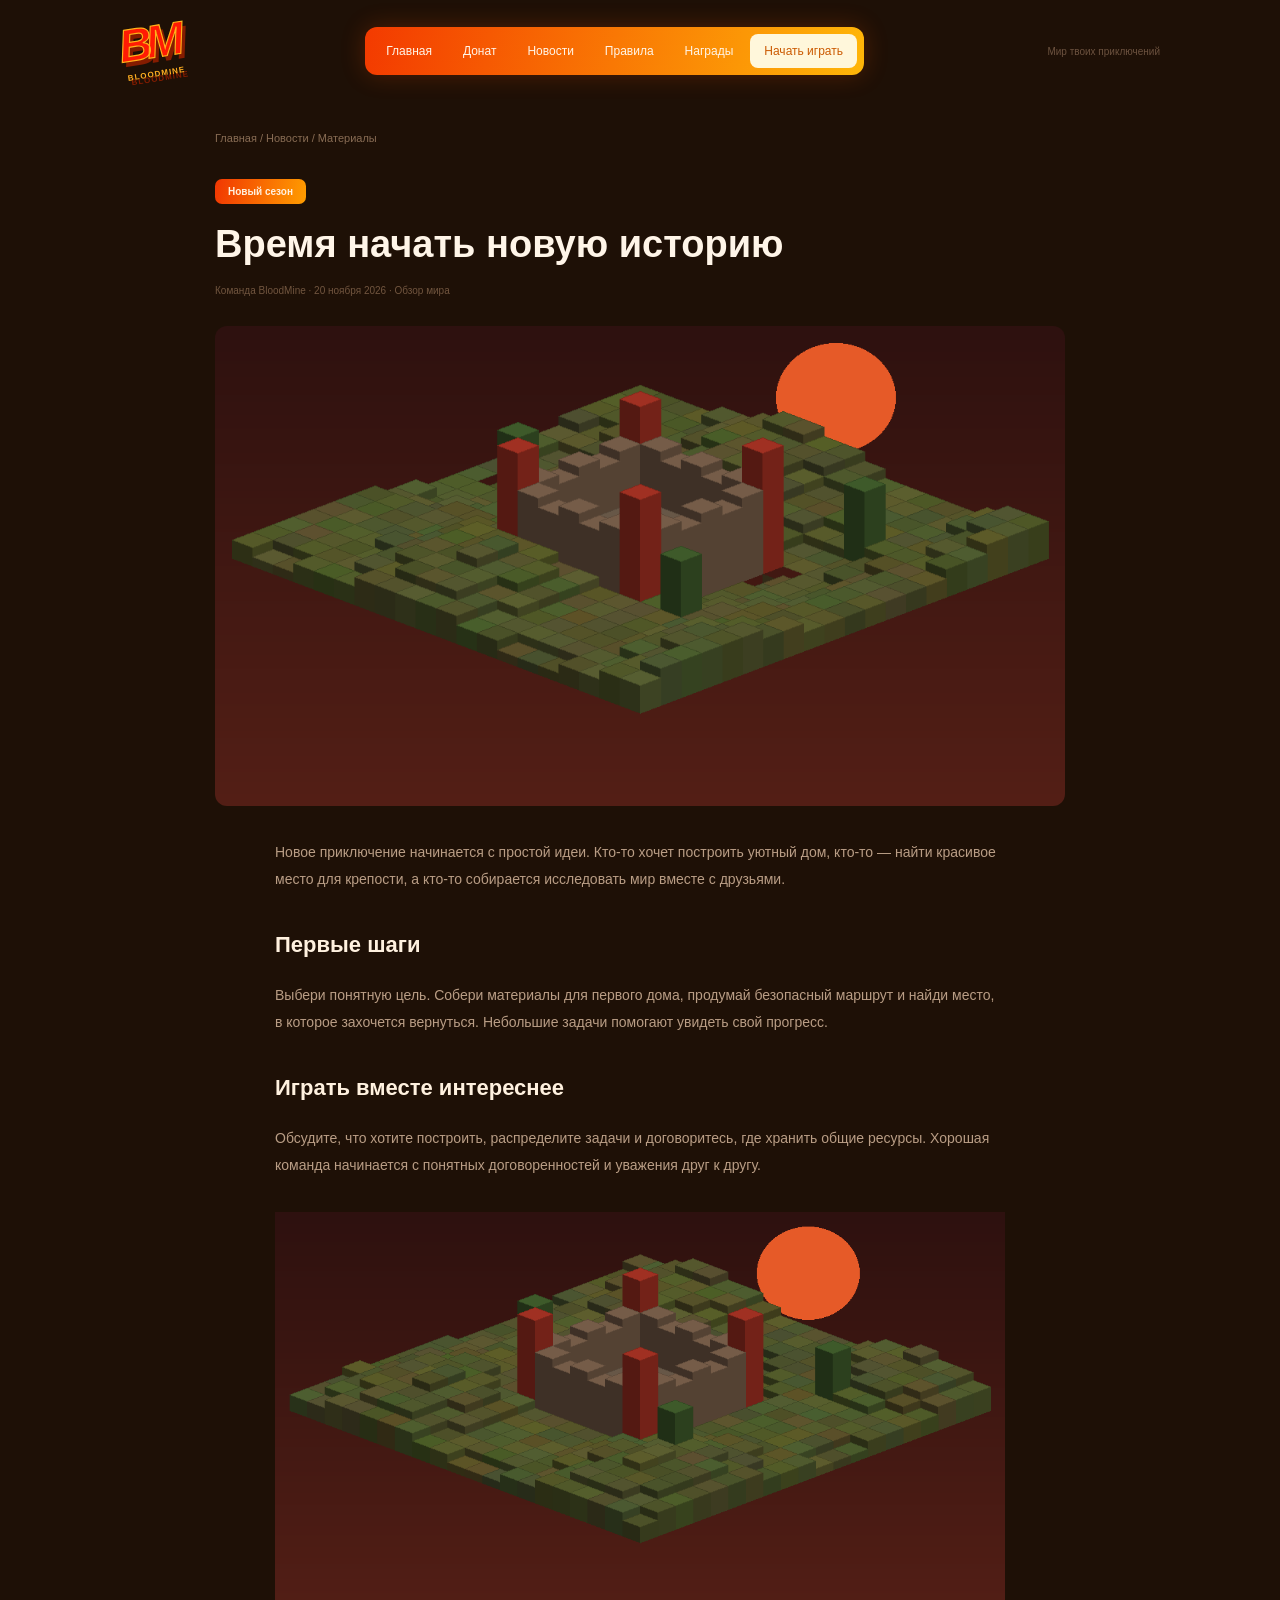
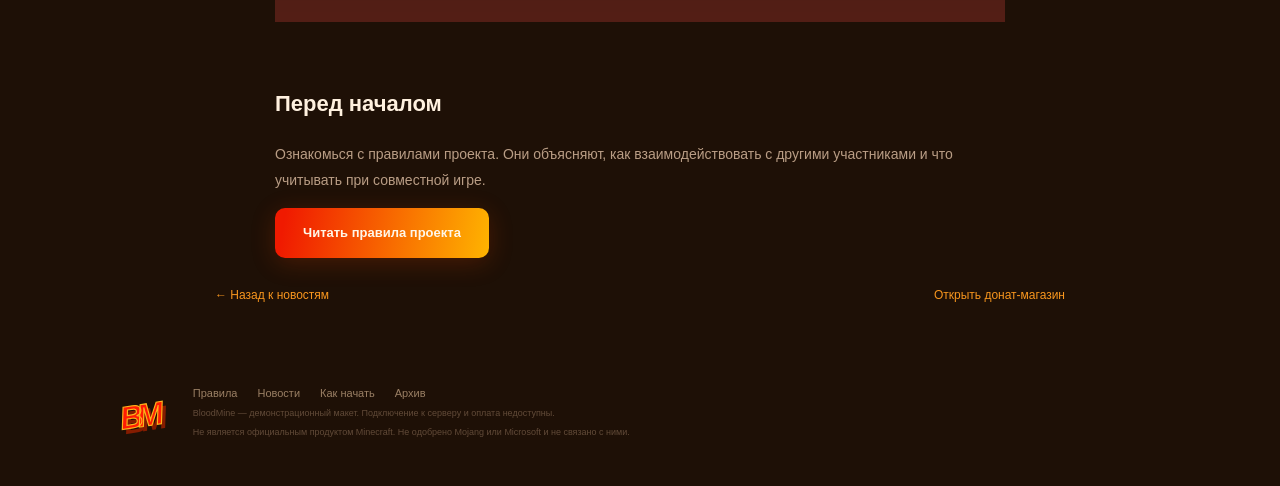
==== commit 7d3fb620: "Global Site Commit" ====
--- a/article.html
+++ b/article.html
@@ -1,33 +1,112 @@
 <!DOCTYPE html>
-<html lang="en">
+<html lang="ru">
 <head>
-  <meta charset="UTF-8">
-  <title>Главная</title>
-  <meta name="description" content="Лучший Minecraft сервер. Minecraft сервер, играть Minecraft, сервер Minecraft, лучший сервер.">
-  <meta name="keywords" content="minecraft, сервер, сервер майнкрафт, майнкрафт сервер, лучший сервер, донат, minecraft сервер">
-  <script src="assets/js/catalog.js"></script>
-  <script src="assets/js/widgets.js"></script>
-  <link rel="stylesheet" href="assets/css/components.css">
-  <link rel="stylesheet" href="assets/css/styles.css">
+    <meta charset="UTF-8">
+    <meta name="viewport" content="width=device-width, initial-scale=1">
+
+    <title>Обзоры BloodMine — новый сезон, арена и строительство</title>
+    <meta name="description" content="Материалы BloodMine: обзор нового сезона, события на арене и гид по строительству мира. Демонстрационные статьи проекта.">
+
+    <link rel="canonical" href="https://altefol.github.io/bloodmine/article.html">
+
+    <meta property="og:type" content="article">
+    <meta property="og:locale" content="ru_RU">
+    <meta property="og:url" content="https://altefol.github.io/bloodmine/article.html">
+    <meta property="og:title" content="Обзоры BloodMine">
+    <meta property="og:description" content="Новый сезон, арена и строительство в мире BloodMine. Демонстрационные материалы проекта.">
+    <meta property="og:image" content="https://altefol.github.io/bloodmine/assets/images/season.png">
+    <meta property="article:section" content="Новости">
+
+    <meta name="twitter:card" content="summary_large_image">
+
+    <link rel="icon" href="assets/images/favicon.ico" sizes="any">
+
+    <link rel="stylesheet" href="assets/css/components.css">
+    <link rel="stylesheet" href="assets/css/styles.css">
 </head>
 <body>
-    <div class="header wrap">
-      <a class="logo" href="index.html">BM<span>BLOODMINE</span></a>
-      <div class="nav">
-        <a href="index.html">Главная</a><a href="index.html#shop">Донат</a><a href="rules.html">Правила</a><a href="rewards.html">Награды</a>
-        <a class="nav-light" href="how-to-play.html">Начать играть</a>
-      </div>
-      <div class="header-note">Мир твоих приключений</div>
+    <a class="skip-link" href="#main">Перейти к содержимому</a>
+
+    <div class="header wrap" role="banner">
+        <a class="logo" href="index.html" aria-label="BloodMine — на главную страницу">BM<span>BLOODMINE</span></a>
+        <div class="nav" role="navigation" aria-label="Основная навигация">
+            <a href="index.html">Главная</a><a href="index.html#shop">Донат</a><a href="news.html">Новости</a><a href="rules.html">Правила</a><a href="rewards.html">Награды</a>
+            <a class="nav-light" href="how-to-play.html">Начать играть</a>
+        </div>
+        <div class="header-note">Мир твоих приключений</div>
     </div>
-    <div class="wrap article-page"><div class="breadcrumbs"><a href="index.html">Главная</a> / <a href="news.html">Новости</a> / Обновление</div><span class="pill">Новый сезон</span><h2>Время начать новую историю</h2><p class="article-meta">Команда BloodMine · Обзор мира</p><img class="article-cover" src="assets/images/season.png"><div class="article-body"><p>Новое приключение начинается с простой идеи. Кто-то хочет построить уютный дом, кто-то — найти красивое место для крепости, а кто-то собирается исследовать мир вместе с друзьями.</p><h4>Первые шаги</h4><p>Выбери понятную цель. Собери материалы для первого дома, продумай безопасный маршрут и найди место, в которое захочется вернуться. Небольшие задачи помогают увидеть свой прогресс.</p><p>Новое приключение начинается с простой идеи. Кто-то хочет построить уютный дом, кто-то — найти красивое место для крепости, а кто-то собирается исследовать мир вместе с друзьями.</p><h4>Играть вместе интереснее</h4><p>Обсудите, что хотите построить, распределите задачи и договоритесь, где хранить общие ресурсы. Хорошая команда начинается с понятных договоренностей и уважения друг к другу.</p><img src="assets/images/world.png"><h4>Перед началом</h4><p>Ознакомься с правилами проекта. Они объясняют, как взаимодействовать с другими участниками и что учитывать при совместной игре.</p><a class="orange" href="rules.html">Читать</a></div><div class="article-bottom"><a href="news.html">Назад</a><a href="index.html#shop">Еще</a></div></div>
-    <div class="footer wrap">
-      <a class="logo small-logo" href="index.html">BM</a>
-      <div><div class="footer-links"><a href="rules.html">Правила</a><a href="news.html">Новости</a><a href="how-to-play.html">Как начать</a><a href="archive.html">Еще</a></div>
-      <p>BloodMine — демонстрационный макет. Подключение к серверу и оплата недоступны.</p>
-      <p>Не является официальным продуктом Minecraft. Не одобрено Mojang или Microsoft и не связано с ними.</p></div>
+
+    <div id="main" class="wrap article-page" role="main">
+        <h1 class="visually-hidden">Материалы BloodMine</h1>
+
+        <div class="breadcrumbs" role="navigation" aria-label="Хлебные крошки"><a href="index.html">Главная</a> / <a href="news.html">Новости</a> / <span aria-current="page">Материалы</span></div>
+
+        <article id="arena-heroes" class="news-article">
+            <span class="pill">События</span><h2>Арена ждет своих героев</h2>
+            <p class="article-meta">Команда BloodMine · <time datetime="2026-11-16">16 ноября 2026</time> · Сражения</p>
+            <img src="assets/images/arena.png" alt="Игровая арена BloodMine" width="800" height="450" loading="lazy">
+            <div class="article-body">
+                <p>Арена — это место, где игроки проверяют свою подготовку, тактику и умение работать в команде. Перед участием важно понять правила сражений, выбрать снаряжение и договориться с союзниками.</p>
+                <h4>Как подготовиться</h4>
+                <ul><li>Проверь снаряжение и запас ресурсов.</li><li>Обсуди роль в команде.</li><li>Изучи правила арены.</li><li>Не используй запрещённые модификации клиента.</li></ul>
+                <a href="rules.html">Правила честной игры</a>
+            </div>
+        </article>
+
+        <article id="build-your-world" class="news-article">
+            <span class="pill">Мир BloodMine</span><h2>Построй что-нибудь свое</h2>
+            <p class="article-meta">Команда BloodMine · <time datetime="2026-11-10">10 ноября 2026</time> · Строительство</p>
+            <img src="assets/images/world.png" alt="Мир BloodMine для строительства и исследований" width="800" height="450" loading="lazy">
+            <div class="article-body">
+                <p>Любая большая постройка начинается с маленького блока. Сначала можно сделать простой дом, затем склад, дорогу, ферму или небольшую крепость. Главное — двигаться маленькими шагами и не бояться экспериментировать.</p>
+                <h4>Идеи для старта</h4>
+                <ul><li>Уютный дом у воды.</li><li>Маленькая ферма рядом с базой.</li><li>Смотровая площадка на холме.</li><li>Общая крепость для команды.</li></ul>
+                <a href="rewards.html">Посмотреть награды за строительство</a>
+            </div>
+        </article>
+
+        <article id="season-start" class="news-article is-default">
+            <span class="pill">Новый сезон</span><h2>Время начать новую историю</h2>
+            <p class="article-meta">Команда BloodMine · <time datetime="2026-11-20">20 ноября 2026</time> · Обзор мира</p>
+            <img class="article-cover" src="assets/images/season.png" alt="Обложка обзора нового сезона BloodMine" width="850" height="480" fetchpriority="high">
+            <div class="article-body">
+                <p>Новое приключение начинается с простой идеи. Кто-то хочет построить уютный дом, кто-то — найти красивое место для крепости, а кто-то собирается исследовать мир вместе с друзьями.</p>
+                <h4>Первые шаги</h4>
+                <p>Выбери понятную цель. Собери материалы для первого дома, продумай безопасный маршрут и найди место, в которое захочется вернуться. Небольшие задачи помогают увидеть свой прогресс.</p>
+                <h4>Играть вместе интереснее</h4>
+                <p>Обсудите, что хотите построить, распределите задачи и договоритесь, где хранить общие ресурсы. Хорошая команда начинается с понятных договоренностей и уважения друг к другу.</p>
+                <img src="assets/images/world.png" alt="Пример мира BloodMine для строительства и исследований" width="730" height="410" loading="lazy">
+                <h4>Перед началом</h4>
+                <p>Ознакомься с правилами проекта. Они объясняют, как взаимодействовать с другими участниками и что учитывать при совместной игре.</p>
+                <a class="orange" href="rules.html">Читать правила проекта</a>
+            </div>
+        </article>
+
+        <div class="article-bottom"><a href="news.html">← Назад к новостям</a><a href="index.html#shop">Открыть донат-магазин</a></div>
     </div>
-    <div class="overlay" id="dialog"><div class="modal"><div class="modal-close" onclick="closeDialog()">×</div><div class="pill">BloodMine</div><h2 id="dialog-title">Информация</h2><p id="dialog-text"></p><button class="orange" onclick="closeDialog()">Понятно</button></div></div>
-    <div class="toast" id="toast"></div>
-    <script src="assets/js/app.js"></script><script src="assets/js/effects.js"></script>
+
+    <div class="footer wrap" role="contentinfo">
+        <a class="logo small-logo" href="index.html" aria-label="BloodMine — на главную страницу">BM</a>
+        <div>
+            <div class="footer-links" role="navigation" aria-label="Дополнительная навигация"><a href="rules.html">Правила</a><a href="news.html">Новости</a><a href="how-to-play.html">Как начать</a><a href="archive.html">Архив</a></div>
+            <p>BloodMine — демонстрационный макет. Подключение к серверу и оплата недоступны.</p>
+            <p>Не является официальным продуктом Minecraft. Не одобрено Mojang или Microsoft и не связано с ними.</p>
+        </div>
+    </div>
+
+    <div class="overlay" id="dialog" role="dialog" aria-modal="true" aria-labelledby="dialog-title">
+        <div class="modal">
+            <div class="modal-close" role="button" tabindex="0" aria-label="Закрыть окно" data-close-dialog>×</div>
+            <div class="pill">BloodMine</div>
+            <h2 id="dialog-title">Информация</h2>
+            <p id="dialog-text"></p>
+            <button type="button" class="orange" data-close-dialog>Понятно</button>
+        </div>
+    </div>
+
+    <div class="toast" id="toast" role="status" aria-live="polite"></div>
+
+    <script src="assets/js/app.js" defer></script>
+    <script src="assets/js/effects.js" defer></script>
 </body>
-</html>
+</html>
--- a/assets/css/styles.css
+++ b/assets/css/styles.css
@@ -0,0 +1,1176 @@
+* {
+    box-sizing: border-box;
+}
+
+html {
+    scroll-behavior: smooth;
+}
+
+body {
+    margin: 0;
+    min-width: 1100px;
+    color: #fff5e8;
+    background: #1e1006;
+    font-family: "Trebuchet MS", Arial, sans-serif;
+    font-size: 14px;
+}
+
+a {
+    color: inherit;
+    text-decoration: none;
+}
+
+button {
+    font-family: inherit;
+    cursor: pointer;
+    border: 0;
+    color: white;
+}
+
+.wrap {
+    width: 1040px;
+    margin: 0 auto;
+}
+
+.header {
+    height: 102px;
+    display: flex;
+    align-items: center;
+    justify-content: space-between;
+}
+
+.logo {
+    display: inline-block;
+    color: #ff1b04;
+    font-family: Impact, "Arial Black", sans-serif;
+    font-weight: 900;
+    font-style: italic;
+    font-size: 46px;
+    line-height: .8;
+    letter-spacing: -6px;
+    transform: rotate(-9deg);
+    -webkit-text-stroke: 1.2px #ffb11a;
+    text-shadow: 3px 5px #851c00;
+}
+
+.logo span {
+    display: block;
+    font: bold 8px Arial;
+    letter-spacing: 1px;
+    margin: 9px 0 0 4px;
+    -webkit-text-stroke: 0;
+    color: #ffaf22;
+}
+
+.nav {
+    display: flex;
+    gap: 3px;
+    align-items: center;
+    padding: 7px;
+    border-radius: 12px;
+    background: linear-gradient(100deg,#f33a00,#ffb608);
+    box-shadow: 0 0 24px #ff510039;
+}
+
+.nav a {
+    font-size: 12px;
+    padding: 10px 14px;
+    border-radius: 8px;
+}
+
+.nav a:hover {
+    background: #ffffff20;
+}
+
+.nav-light {
+    background: #fff7db;
+    color: #cb5a02;
+}
+
+.header-note {
+    color: #6c523f;
+    font-size: 10px;
+}
+
+.hero {
+    height: 430px;
+    position: relative;
+    display: flex;
+    align-items: center;
+}
+
+.hero-copy {
+    width: 500px;
+    position: relative;
+    z-index: 1;
+}
+
+.eyebrow {
+    text-transform: uppercase;
+    color: #d79562;
+    font-size: 10px;
+    letter-spacing: 1.6px;
+}
+
+h2 {
+    font-size: 32px;
+    line-height: 1.08;
+    margin: 18px 0;
+    font-weight: 900;
+}
+
+.hero h2 {
+    font-size: 40px;
+    letter-spacing: -.8px;
+}
+
+.hero h2 span {
+    color: #fff7e8;
+}
+
+.hero p {
+    width: 390px;
+    font-size: 13px;
+    line-height: 1.6;
+    color: #ae9584;
+}
+
+.hero-players {
+    position: absolute;
+    left: 448px;
+    top: 8px;
+    width: 610px;
+    height: auto;
+}
+
+.orange {
+    display: inline-block;
+    text-align: center;
+    padding: 13px 28px;
+    background: linear-gradient(100deg,#f01a00 5%,#ffb400 100%);
+    color: #fff7e8;
+    border-radius: 10px;
+    font-size: 13px;
+    font-weight: bold;
+    box-shadow: 0 5px 25px #e9410036;
+}
+
+.orange:hover {
+    filter: brightness(1.1);
+}
+
+.hero-button {
+    width: 345px;
+    margin-top: 15px;
+}
+
+.hero-button span {
+    margin-left: 100px;
+}
+
+.section-title {
+    text-align: center;
+    margin: 22px 0 35px;
+}
+
+.pill {
+    display: inline-block;
+    border-radius: 7px;
+    background: linear-gradient(100deg,#f13702,#ff9d00);
+    color: #fff1df;
+    padding: 7px 13px;
+    font-size: 10px;
+    font-weight: bold;
+}
+
+.section-title h2 {
+    margin: 14px 0 10px;
+    font-size: 30px;
+}
+
+.section-title p {
+    color: #8a6f5a;
+    font-size: 11px;
+}
+
+.shop-section {
+    padding-top: 8px;
+}
+
+.store {
+    width: 918px;
+    margin: auto;
+    padding: 18px;
+    border-radius: 20px;
+    background: #180c04;
+    box-shadow: 0 15px 30px #00000035;
+}
+
+.tabs {
+    display: flex;
+    gap: 7px;
+    margin: 0 0 20px 187px;
+}
+
+.tab {
+    padding: 8px 14px;
+    font-size: 13px;
+    cursor: pointer;
+    color: #8a7464;
+    border-radius: 7px;
+}
+
+.tab.active {
+    background: linear-gradient(100deg,#f52300,#ff8900);
+    color: #fff;
+}
+
+.store-body {
+    display: flex;
+    gap: 15px;
+}
+
+.store-preview {
+    width: 170px;
+    text-align: center;
+    background: #120a04;
+    border-radius: 12px;
+    overflow: hidden;
+}
+
+h4 {
+    margin: 16px 0;
+    font-size: 17px;
+}
+
+.store-preview h4 {
+    font-size: 15px;
+}
+
+.store-preview img {
+    width: 175px;
+    height: auto;
+    margin-left: -4px;
+}
+
+.product-column {
+    width: 258px;
+}
+
+.column-heading {
+    background: linear-gradient(100deg,#f52b00,#ff9000);
+    padding: 10px;
+    border-radius: 8px;
+    text-align: center;
+    font-size: 12px;
+    font-weight: bold;
+    margin-bottom: 10px;
+}
+
+.column-heading.secondary {
+    background: #2b170b;
+}
+
+.product-row {
+    display: flex;
+    justify-content: space-between;
+    padding: 10px 12px;
+    margin: 5px 0;
+    background: #2b190d;
+    border-radius: 6px;
+    font-size: 12px;
+    cursor: pointer;
+}
+
+.product-row.chosen {
+    background: #6a3f22;
+}
+
+.product-row:hover {
+    background: #77401b;
+}
+
+.product-price {
+    color: #baa28b;
+    font-size: 11px;
+}
+
+.description-column {
+    width: 398px;
+    padding: 0 5px 18px 4px;
+    background: #210f05;
+    border-radius: 10px;
+}
+
+.description-column h4 {
+    margin: 25px 20px 12px;
+    font-size: 17px;
+}
+
+.description-column ul {
+    padding: 0 22px 0 38px;
+    color: #b8a28d;
+    font-size: 12px;
+    line-height: 2;
+    min-height: 125px;
+}
+
+.description-column li span {
+    color: #ff9e0b;
+}
+
+.term-label {
+    font-size: 10px;
+    color: #775e4b;
+    margin: 15px 20px 8px;
+}
+
+.terms {
+    display: flex;
+    gap: 10px;
+    font-size: 10px;
+    margin: 0 20px 17px;
+    color: #826953;
+}
+
+.terms span {
+    padding: 7px 10px;
+    border-radius: 5px;
+    cursor: pointer;
+}
+
+.terms .selected {
+    background: #ef780a;
+    color: #fff;
+}
+
+.description-column .orange {
+    display: block;
+    margin: 0 20px;
+    width: 350px;
+}
+
+.fineprint {
+    color: #5c402c;
+    font-size: 9px;
+    text-align: center;
+    margin: 12px 0 0;
+}
+
+.news-section {
+    padding-top: 70px;
+}
+
+.news-grid {
+    display: grid;
+    grid-template-columns: repeat(3,1fr);
+    gap: 20px;
+    margin-top: 38px;
+}
+
+.news-card {
+    background: #28160c;
+    border-radius: 12px;
+    overflow: hidden;
+}
+
+.news-card img {
+    width: 100%;
+    display: block;
+}
+
+.news-copy {
+    padding: 20px;
+}
+
+.news-copy h4 {
+    font-size: 18px;
+}
+
+.news-copy p {
+    color: #9c8270;
+    font-size: 12px;
+    line-height: 1.7;
+}
+
+.news-copy a,.text-link {
+    display: inline-block;
+    font-size: 12px;
+    color: #ff920d;
+    margin-top: 10px;
+}
+
+.text-link {
+    display: block;
+    width: max-content;
+    margin: 28px auto;
+}
+
+.about {
+    margin-top: 65px;
+    padding: 25px 30px;
+    background: #241207;
+    border-radius: 14px;
+}
+
+.about p {
+    color: #765c46;
+    font-size: 11px;
+    line-height: 1.7;
+}
+
+.about a {
+    color: #e68d22;
+    font-size: 11px;
+}
+
+.footer {
+    display: flex;
+    gap: 35px;
+    padding: 55px 0 40px;
+    align-items: center;
+}
+
+.small-logo {
+    font-size: 32px;
+}
+
+.footer-links {
+    display: flex;
+    gap: 20px;
+    font-size: 11px;
+    color: #9a7f64;
+}
+
+.footer p {
+    color: #614a38;
+    font-size: 9px;
+    margin: 9px 0;
+}
+
+.inner-page {
+    padding: 15px 50px 55px;
+    min-height: 760px;
+}
+
+.inner-page .section-title {
+    margin-bottom: 45px;
+}
+
+.rules-intro {
+    color: #a58b76;
+    font-size: 12px;
+    margin: auto auto 25px;
+    width: 800px;
+    line-height: 1.8;
+}
+
+.rules-list {
+    width: 800px;
+    margin: auto;
+}
+
+.rule {
+    margin: 10px 0;
+    border-radius: 8px;
+    overflow: hidden;
+    background: #2c190d;
+}
+
+.rule-heading {
+    display: flex;
+    justify-content: space-between;
+    padding: 18px 22px;
+    font-size: 13px;
+    cursor: pointer;
+}
+
+.rule-heading b {
+    color: #ff8b0b;
+    font-size: 18px;
+}
+
+.rule-content {
+    display: none;
+    padding: 8px 22px 25px;
+    font-size: 12px;
+    color: #aa8b74;
+    line-height: 1.9;
+}
+
+.rule.open .rule-content {
+    display: block;
+}
+
+.bottom-help {
+    width: 800px;
+    margin: 45px auto;
+    padding: 25px;
+    background: #261407;
+    border-radius: 12px;
+}
+
+.bottom-help p {
+    font-size: 12px;
+    color: #a58b76;
+}
+
+.bottom-help .orange {
+    margin-top: 12px;
+}
+
+.rewards-grid {
+    display: grid;
+    grid-template-columns: repeat(3,1fr);
+    gap: 18px;
+}
+
+.reward-card {
+    padding: 22px;
+    text-align: center;
+    border-radius: 12px;
+    background: linear-gradient(145deg,#d75519,#f29339);
+    position: relative;
+}
+
+.reward-number {
+    position: absolute;
+    top: 18px;
+    left: 18px;
+    font-size: 11px;
+    color: #ffd3a3;
+}
+
+.reward-card img {
+    display: block;
+    width: 160px;
+    margin: auto;
+}
+
+.reward-card h4 {
+    margin: 3px 0 10px;
+}
+
+.reward-card p {
+    font-size: 11px;
+    color: #6d3219;
+    min-height: 30px;
+}
+
+.reward-card .orange {
+    width: 100%;
+    padding: 10px;
+}
+
+.reward-banner {
+    display: flex;
+    gap: 35px;
+    padding: 20px 65px;
+    margin-top: 45px;
+    background: #2b170b;
+    border-radius: 15px;
+    align-items: center;
+}
+
+.reward-banner img {
+    width: 140px;
+}
+
+.reward-banner p {
+    color: #9f816c;
+    font-size: 12px;
+}
+
+.reward-banner a {
+    color: #f99922;
+    font-size: 12px;
+}
+
+.guide-layout {
+    display: flex;
+    gap: 50px;
+}
+
+.guide-steps {
+    width: 600px;
+}
+
+.guide-step {
+    margin-bottom: 16px;
+    padding: 20px 25px;
+    background: #2b180c;
+    border-radius: 12px;
+}
+
+.guide-step>span {
+    color: #ff8908;
+    font-size: 11px;
+}
+
+.guide-step h4 {
+    margin: 10px 0;
+}
+
+.guide-step p {
+    font-size: 12px;
+    color: #a88c76;
+    line-height: 1.8;
+}
+
+.guide-step a {
+    color: #ff9517;
+    font-size: 12px;
+}
+
+.guide-player {
+    width: 250px;
+    height: 375px;
+    margin-top: 35px;
+}
+
+.guide-note {
+    padding: 25px;
+    background: #2d180a;
+    border-radius: 12px;
+    margin: 30px 0;
+}
+
+.guide-note p {
+    color: #ba9c81;
+    font-size: 12px;
+    line-height: 1.8;
+}
+
+.guide-note .orange {
+    margin-top: 12px;
+}
+
+.faq {
+    margin-top: 45px;
+}
+
+.news-wide {
+    margin-top: 40px;
+    display: flex;
+    align-items: center;
+    gap: 40px;
+    background: #291509;
+    padding: 15px 35px;
+    border-radius: 16px;
+}
+
+.news-wide img {
+    width: 360px;
+}
+
+.news-wide p {
+    color: #a88b72;
+    font-size: 12px;
+    line-height: 1.8;
+}
+
+.news-wide a {
+    color: #ff9823;
+    font-size: 12px;
+}
+
+.article-page {
+    width: 850px;
+    padding: 30px 0;
+}
+
+.breadcrumbs {
+    color: #886c54;
+    font-size: 11px;
+    margin: 0 0 35px;
+}
+
+.article-page h2 {
+    font-size: 38px;
+    margin: 20px 0;
+}
+
+.article-meta {
+    color: #71553f;
+    font-size: 10px;
+}
+
+.article-cover {
+    width: 850px;
+    border-radius: 12px;
+    margin-top: 20px;
+}
+
+.article-body {
+    width: 730px;
+    margin: 30px auto;
+    font-size: 14px;
+    line-height: 1.9;
+    color: #b99d85;
+}
+
+.article-body h4 {
+    color: #fff1df;
+    font-size: 22px;
+    margin-top: 32px;
+}
+
+.article-body img {
+    width: 730px;
+    margin: 20px 0;
+}
+
+.article-bottom {
+    display: flex;
+    justify-content: space-between;
+    color: #f8961e;
+    font-size: 12px;
+}
+
+.overlay {
+    position: fixed;
+    inset: 0;
+    background: #000b;
+    z-index: 30;
+    display: none;
+    align-items: center;
+    justify-content: center;
+}
+
+.overlay.visible {
+    display: flex;
+}
+
+.modal {
+    width: 470px;
+    padding: 40px;
+    border-radius: 15px;
+    background: #2b180c;
+    position: relative;
+    box-shadow: 0 15px 60px #000a;
+}
+
+.modal h2 {
+    font-size: 26px;
+}
+
+.modal p {
+    color: #bba087;
+    font-size: 13px;
+    line-height: 1.8;
+}
+
+.modal-close {
+    position: absolute;
+    right: 20px;
+    top: 15px;
+    cursor: pointer;
+    color: #a78261;
+    font-size: 24px;
+}
+
+.modal .orange {
+    width: 100%;
+    margin-top: 20px;
+}
+
+.toast {
+    position: fixed;
+    bottom: 25px;
+    left: 45%;
+    background: #b64a09;
+    padding: 14px 30px;
+    border-radius: 8px;
+    display: none;
+}
+
+.hero-players {
+    height: 410px;
+    top: 8px;
+}
+
+.hero-players img {
+    position: absolute;
+    width: auto;
+}
+
+.hero-back {
+    left: -5px;
+    top: 55px;
+    height: 340px;
+}
+
+.hero-front {
+    left: 285px;
+    top: 0;
+    height: 400px;
+}
+
+.news-wide>img {
+    width: 300px;
+    max-height: 300px;
+    object-fit: contain;
+}
+/* =========================================================
+   ������������ 17: ������� + �����������
+   ��������� ����� ���� ������������ ������.
+   �� �������� (>1100px) ������� ��� �� ��������.
+   ========================================================= */
+
+/* --- ������� ������� (�������� �� ���� ��������) --- */
+
+.visually-hidden {
+    position: absolute;
+    width: 1px;
+    height: 1px;
+    padding: 0;
+    margin: -1px;
+    overflow: hidden;
+    clip: rect(0, 0, 0, 0);
+    white-space: nowrap;
+    border: 0;
+}
+
+.skip-link {
+    position: absolute;
+    left: -9999px;
+    top: 0;
+    z-index: 100;
+    padding: 8px 14px;
+    background: #ff8b0b;
+    color: #1e1006;
+    font-size: 12px;
+    font-weight: bold;
+    border-radius: 0 0 8px 0;
+    text-decoration: none;
+}
+
+    .skip-link:focus {
+        left: 0;
+        top: 0;
+    }
+
+/* ��������� ������� �������� � ��������� */
+.nav a[aria-current="page"] {
+    background: #ffffff20;
+    font-weight: bold;
+}
+
+/* ��������� �������� � �������� */
+.loading-state {
+    padding: 10px 12px;
+    font-size: 12px;
+    color: #8a7464;
+}
+
+/* ���-���� �� how-to-play */
+.guide-checklist {
+    margin: 30px 0;
+    padding: 25px;
+    background: #2b180c;
+    border-radius: 12px;
+}
+
+    .guide-checklist h4 {
+        margin: 0 0 10px;
+    }
+
+    .guide-checklist ul {
+        margin: 0;
+        padding-left: 20px;
+        font-size: 12px;
+        color: #a88c76;
+        line-height: 1.8;
+    }
+
+/* article.html: ���������� ������ ������ ������� �� ����� */
+.news-article {
+    display: none;
+}
+
+    .news-article:target,
+    .news-article.is-default {
+        display: block;
+    }
+
+        .news-article:target ~ .is-default {
+            display: none;
+        }
+
+/* --- �������: ������� / ��������� ������� --- */
+
+@media (max-width: 1100px) {
+    body {
+        min-width: auto;
+    }
+
+    .wrap {
+        width: calc(100% - 40px);
+        max-width: 1040px;
+    }
+
+    .store {
+        width: 100%;
+    }
+
+    .tabs {
+        margin-left: 0;
+    }
+
+    .inner-page {
+        padding: 15px 25px 55px;
+        min-height: auto;
+    }
+
+    .rules-intro,
+    .rules-list,
+    .bottom-help {
+        width: 100%;
+    }
+
+    .article-page {
+        width: 100%;
+    }
+
+    .article-cover {
+        width: 100%;
+    }
+
+    .article-body {
+        width: 100%;
+    }
+
+        .article-body img {
+            width: 100%;
+        }
+
+    .guide-steps {
+        width: 100%;
+    }
+
+    .modal {
+        width: calc(100% - 32px);
+        max-width: 470px;
+    }
+}
+
+/* --- �������: ��������� / ����� �������� --- */
+
+@media (max-width: 900px) {
+    /* ����� */
+    .header {
+        height: auto;
+        flex-direction: column;
+        align-items: flex-start;
+        gap: 12px;
+        padding: 14px 0;
+    }
+
+    .nav {
+        flex-wrap: wrap;
+        gap: 4px;
+    }
+
+    .header-note {
+        display: none;
+    }
+
+    /* Hero */
+    .hero {
+        height: auto;
+        flex-direction: column;
+        padding: 20px 0 30px;
+    }
+
+    .hero-copy {
+        width: 100%;
+    }
+
+    .hero h2 {
+        font-size: 30px;
+    }
+
+    .hero p {
+        width: 100%;
+    }
+
+    .hero-button {
+        width: 100%;
+        max-width: 345px;
+    }
+
+        .hero-button span {
+            margin-left: 20px;
+        }
+
+    .hero-players {
+        position: static;
+        width: 100%;
+        height: auto;
+        margin-top: 20px;
+    }
+
+        .hero-players img {
+            position: static;
+            width: 100%;
+            height: auto;
+        }
+
+    .hero-back {
+        height: auto;
+        max-height: 260px;
+        object-fit: cover;
+    }
+
+    .hero-front {
+        height: auto;
+        max-height: 280px;
+        object-fit: contain;
+        margin-top: -40px;
+        position: relative;
+        z-index: 1;
+    }
+
+    /* ������� */
+    .store-body {
+        flex-direction: column;
+    }
+
+    .store-preview {
+        width: 100%;
+    }
+
+        .store-preview img {
+            width: 100%;
+            max-width: 200px;
+            margin: 0 auto;
+        }
+
+    .product-column,
+    .description-column {
+        width: 100%;
+    }
+
+        .description-column .orange {
+            width: 100%;
+        }
+
+    /* ������� */
+    .news-grid {
+        grid-template-columns: 1fr;
+    }
+
+    /* � ��� */
+    .about {
+        padding: 20px;
+    }
+
+    /* ����� */
+    .footer {
+        flex-direction: column;
+        gap: 20px;
+        text-align: center;
+    }
+
+    .footer-links {
+        justify-content: center;
+        flex-wrap: wrap;
+    }
+
+    /* ������� */
+    .rewards-grid {
+        grid-template-columns: repeat(2, 1fr);
+    }
+
+    .reward-card img {
+        width: 120px;
+    }
+
+    .reward-banner {
+        flex-direction: column;
+        padding: 20px 25px;
+        text-align: center;
+    }
+
+        .reward-banner img {
+            width: 120px;
+        }
+
+    /* ����������� */
+    .guide-layout {
+        flex-direction: column;
+        gap: 25px;
+    }
+
+    .guide-player {
+        width: 100%;
+        max-width: 250px;
+        height: auto;
+        margin: 0 auto;
+    }
+
+    /* ������� ������ �������� */
+    .news-wide {
+        flex-direction: column;
+        padding: 20px;
+        text-align: center;
+    }
+
+        .news-wide img,
+        .news-wide > img {
+            width: 100%;
+            max-width: 360px;
+            max-height: none;
+        }
+
+    /* ������ */
+    .article-bottom {
+        flex-direction: column;
+        gap: 12px;
+    }
+
+    /* ���� */
+    .toast {
+        left: 16px;
+        right: 16px;
+        text-align: center;
+    }
+}
+
+/* --- �������: ������ ����� ������ --- */
+
+@media (max-width: 600px) {
+    .logo span {
+        display: none;
+    }
+
+    .logo {
+        font-size: 36px;
+        letter-spacing: -4px;
+    }
+
+    .hero h2 {
+        font-size: 26px;
+    }
+
+    .section-title h2 {
+        font-size: 24px;
+    }
+
+    .rewards-grid {
+        grid-template-columns: 1fr;
+    }
+
+    .nav a {
+        padding: 8px 10px;
+        font-size: 11px;
+    }
+
+    .modal {
+        padding: 25px;
+    }
+
+        .modal h2 {
+            font-size: 22px;
+        }
+}
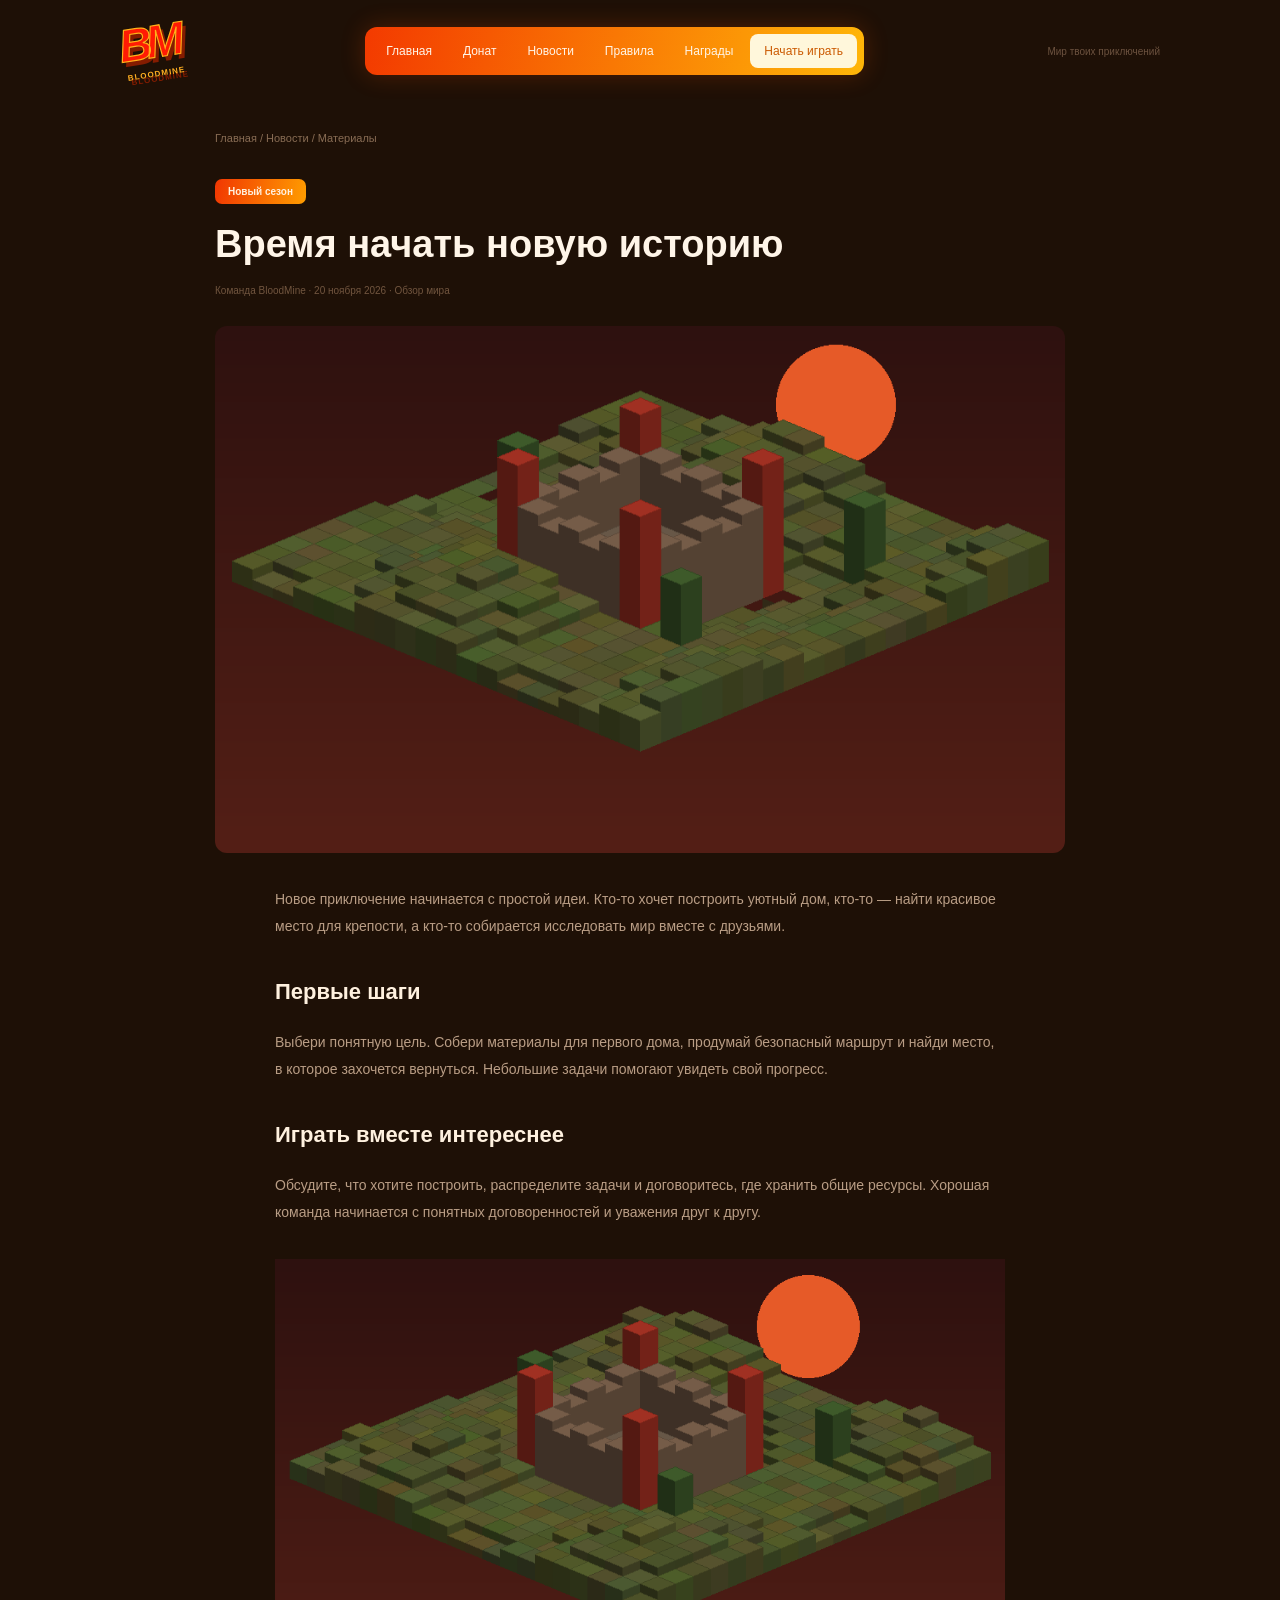
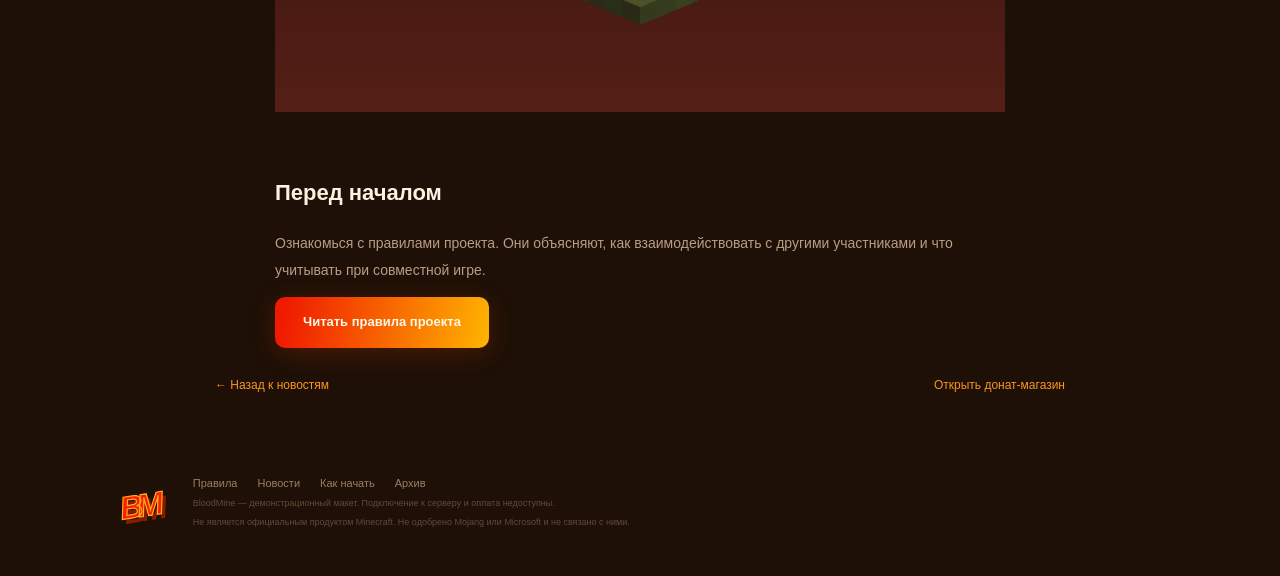
==== commit e230f62c: "HTML Docs Fix" ====
--- a/article.html
+++ b/article.html
@@ -44,7 +44,7 @@
         <article id="arena-heroes" class="news-article">
             <span class="pill">События</span><h2>Арена ждет своих героев</h2>
             <p class="article-meta">Команда BloodMine · <time datetime="2026-11-16">16 ноября 2026</time> · Сражения</p>
-            <img src="assets/images/arena.png" alt="Игровая арена BloodMine" width="800" height="450" loading="lazy">
+            <img src="assets/images/arena.png" alt="Игровая арена BloodMine" loading="lazy">
             <div class="article-body">
                 <p>Арена — это место, где игроки проверяют свою подготовку, тактику и умение работать в команде. Перед участием важно понять правила сражений, выбрать снаряжение и договориться с союзниками.</p>
                 <h4>Как подготовиться</h4>
@@ -56,7 +56,7 @@
         <article id="build-your-world" class="news-article">
             <span class="pill">Мир BloodMine</span><h2>Построй что-нибудь свое</h2>
             <p class="article-meta">Команда BloodMine · <time datetime="2026-11-10">10 ноября 2026</time> · Строительство</p>
-            <img src="assets/images/world.png" alt="Мир BloodMine для строительства и исследований" width="800" height="450" loading="lazy">
+            <img src="assets/images/world.png" alt="Мир BloodMine для строительства и исследований" loading="lazy">
             <div class="article-body">
                 <p>Любая большая постройка начинается с маленького блока. Сначала можно сделать простой дом, затем склад, дорогу, ферму или небольшую крепость. Главное — двигаться маленькими шагами и не бояться экспериментировать.</p>
                 <h4>Идеи для старта</h4>
@@ -68,14 +68,14 @@
         <article id="season-start" class="news-article is-default">
             <span class="pill">Новый сезон</span><h2>Время начать новую историю</h2>
             <p class="article-meta">Команда BloodMine · <time datetime="2026-11-20">20 ноября 2026</time> · Обзор мира</p>
-            <img class="article-cover" src="assets/images/season.png" alt="Обложка обзора нового сезона BloodMine" width="850" height="480" fetchpriority="high">
+            <img class="article-cover" src="assets/images/season.png" alt="Обложка обзора нового сезона BloodMine" fetchpriority="high">
             <div class="article-body">
                 <p>Новое приключение начинается с простой идеи. Кто-то хочет построить уютный дом, кто-то — найти красивое место для крепости, а кто-то собирается исследовать мир вместе с друзьями.</p>
                 <h4>Первые шаги</h4>
                 <p>Выбери понятную цель. Собери материалы для первого дома, продумай безопасный маршрут и найди место, в которое захочется вернуться. Небольшие задачи помогают увидеть свой прогресс.</p>
                 <h4>Играть вместе интереснее</h4>
                 <p>Обсудите, что хотите построить, распределите задачи и договоритесь, где хранить общие ресурсы. Хорошая команда начинается с понятных договоренностей и уважения друг к другу.</p>
-                <img src="assets/images/world.png" alt="Пример мира BloodMine для строительства и исследований" width="730" height="410" loading="lazy">
+                <img src="assets/images/world.png" alt="Пример мира BloodMine для строительства и исследований" loading="lazy">
                 <h4>Перед началом</h4>
                 <p>Ознакомься с правилами проекта. Они объясняют, как взаимодействовать с другими участниками и что учитывать при совместной игре.</p>
                 <a class="orange" href="rules.html">Читать правила проекта</a>
--- a/assets/css/styles.css
+++ b/assets/css/styles.css
@@ -813,11 +813,8 @@
 }
 /* =========================================================
    ������������ 17: ������� + �����������
-   ��������� ����� ���� ������������ ������.
-   �� �������� (>1100px) ������� ��� �� ��������.
+   ������� (>1100px) �� ������� � ��� ��� � ���������.
    ========================================================= */
-
-/* --- ������� ������� (�������� �� ���� ��������) --- */
 
 .visually-hidden {
     position: absolute;
@@ -850,13 +847,13 @@
         top: 0;
     }
 
-/* ��������� ������� �������� � ��������� */
+/* ���������� ������� ������� �������� (���������� ���������) */
 .nav a[aria-current="page"] {
     background: #ffffff20;
     font-weight: bold;
 }
 
-/* ��������� �������� � �������� */
+/* ������ ��������� �������� */
 .loading-state {
     padding: 10px 12px;
     font-size: 12px;
@@ -883,7 +880,7 @@
         line-height: 1.8;
     }
 
-/* article.html: ���������� ������ ������ ������� �� ����� */
+/* article.html: ���� ������� �� ����� (���� ���������� ����) */
 .news-article {
     display: none;
 }
@@ -897,8 +894,7 @@
             display: none;
         }
 
-/* --- �������: ������� / ��������� ������� --- */
-
+/* ---------- ������� / ��������� ������� ---------- */
 @media (max-width: 1100px) {
     body {
         min-width: auto;
@@ -907,6 +903,12 @@
     .wrap {
         width: calc(100% - 40px);
         max-width: 1040px;
+    }
+
+    /* ������ ����� �������� ����������� � ��������� ����������� ��������� */
+    img {
+        max-width: 100%;
+        height: auto;
     }
 
     .store {
@@ -928,21 +930,12 @@
         width: 100%;
     }
 
-    .article-page {
+    .article-page,
+    .article-cover,
+    .article-body,
+    .article-body img {
         width: 100%;
     }
-
-    .article-cover {
-        width: 100%;
-    }
-
-    .article-body {
-        width: 100%;
-    }
-
-        .article-body img {
-            width: 100%;
-        }
 
     .guide-steps {
         width: 100%;
@@ -954,10 +947,8 @@
     }
 }
 
-/* --- �������: ��������� / ����� �������� --- */
-
+/* ---------- ��������� ---------- */
 @media (max-width: 900px) {
-    /* ����� */
     .header {
         height: auto;
         flex-direction: column;
@@ -975,24 +966,20 @@
         display: none;
     }
 
-    /* Hero */
     .hero {
         height: auto;
         flex-direction: column;
         padding: 20px 0 30px;
     }
 
-    .hero-copy {
-        width: 100%;
-    }
-
-    .hero h2 {
-        font-size: 30px;
-    }
-
-    .hero p {
-        width: 100%;
-    }
+        .hero-copy,
+        .hero p {
+            width: 100%;
+        }
+
+        .hero h2 {
+            font-size: 30px;
+        }
 
     .hero-button {
         width: 100%;
@@ -1013,7 +1000,6 @@
         .hero-players img {
             position: static;
             width: 100%;
-            height: auto;
         }
 
     .hero-back {
@@ -1031,7 +1017,6 @@
         z-index: 1;
     }
 
-    /* ������� */
     .store-body {
         flex-direction: column;
     }
@@ -1055,17 +1040,14 @@
             width: 100%;
         }
 
-    /* ������� */
     .news-grid {
         grid-template-columns: 1fr;
     }
 
-    /* � ��� */
     .about {
         padding: 20px;
     }
 
-    /* ����� */
     .footer {
         flex-direction: column;
         gap: 20px;
@@ -1077,7 +1059,6 @@
         flex-wrap: wrap;
     }
 
-    /* ������� */
     .rewards-grid {
         grid-template-columns: repeat(2, 1fr);
     }
@@ -1096,7 +1077,6 @@
             width: 120px;
         }
 
-    /* ����������� */
     .guide-layout {
         flex-direction: column;
         gap: 25px;
@@ -1109,7 +1089,6 @@
         margin: 0 auto;
     }
 
-    /* ������� ������ �������� */
     .news-wide {
         flex-direction: column;
         padding: 20px;
@@ -1123,13 +1102,11 @@
             max-height: none;
         }
 
-    /* ������ */
     .article-bottom {
         flex-direction: column;
         gap: 12px;
     }
 
-    /* ���� */
     .toast {
         left: 16px;
         right: 16px;
@@ -1137,8 +1114,6 @@
     }
 }
 
-/* --- �������: ������ ����� ������ --- */
-
 @media (max-width: 600px) {
     .logo span {
         display: none;
